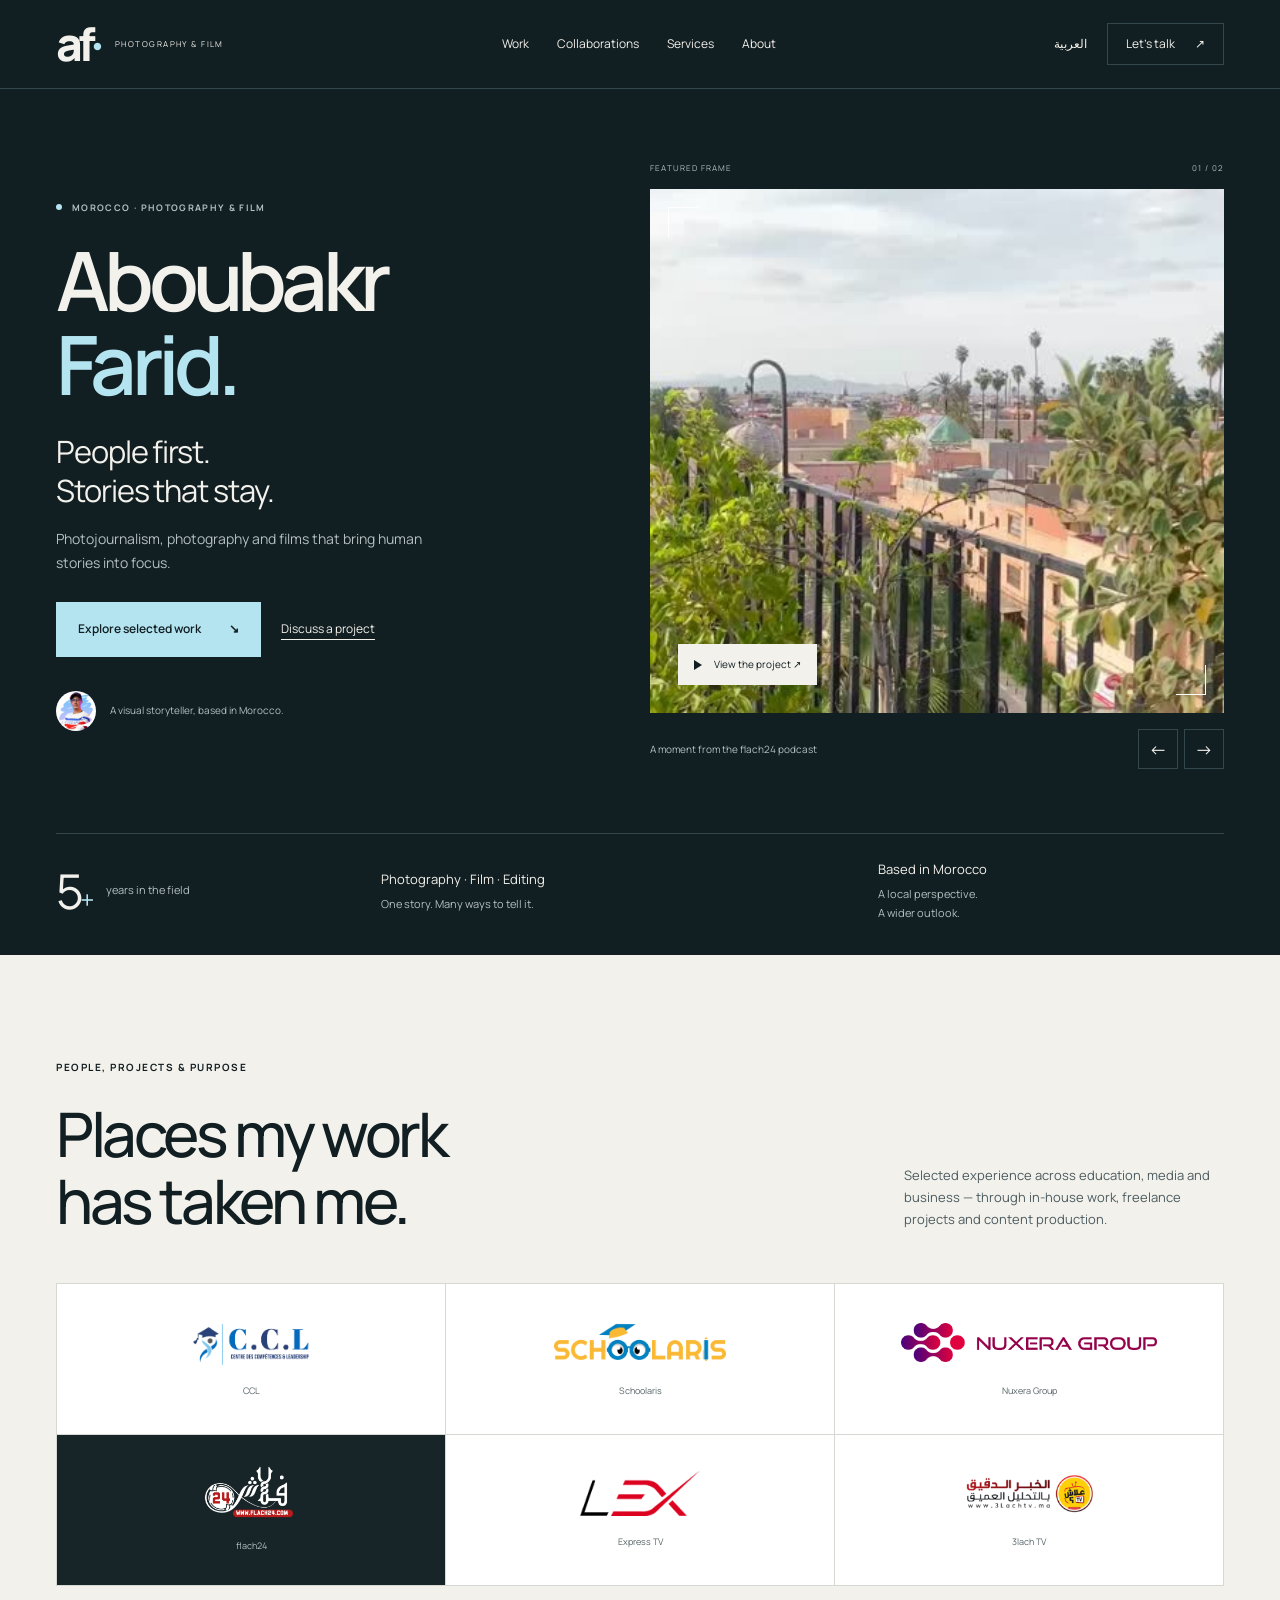
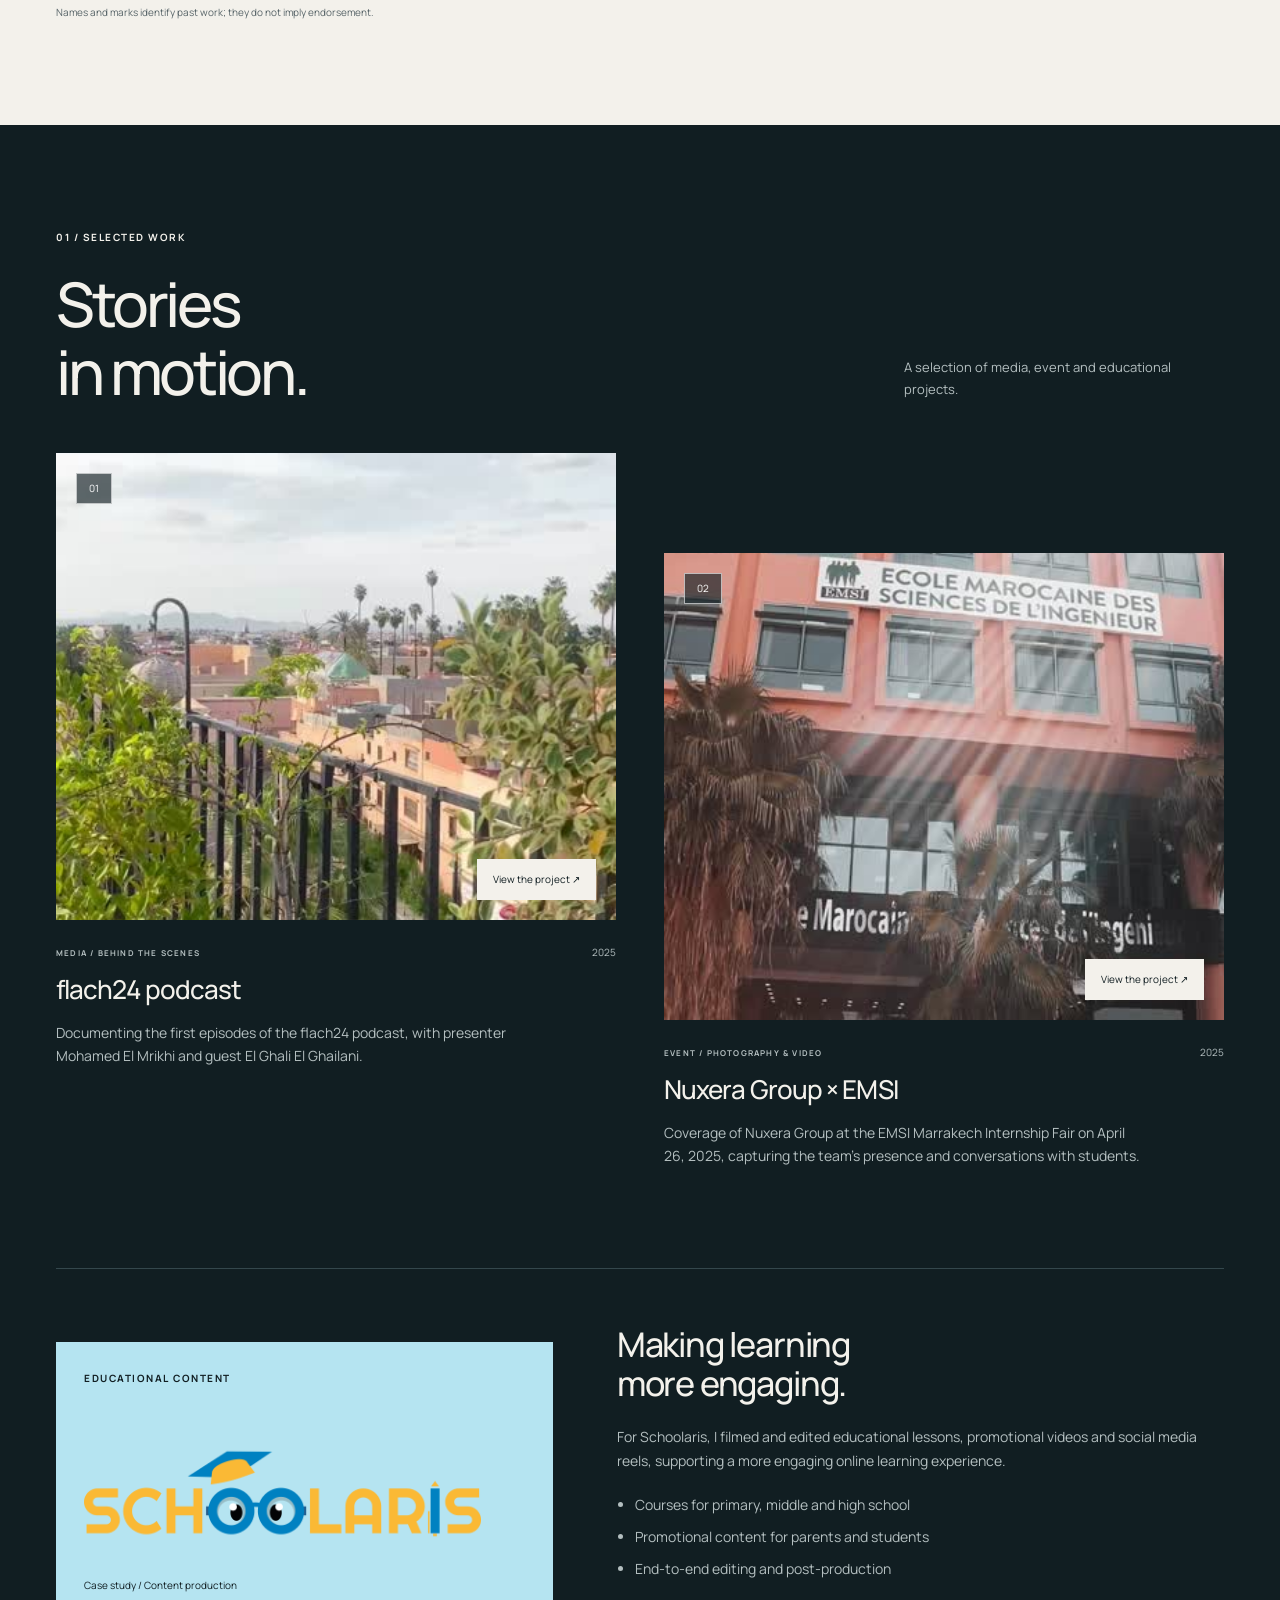
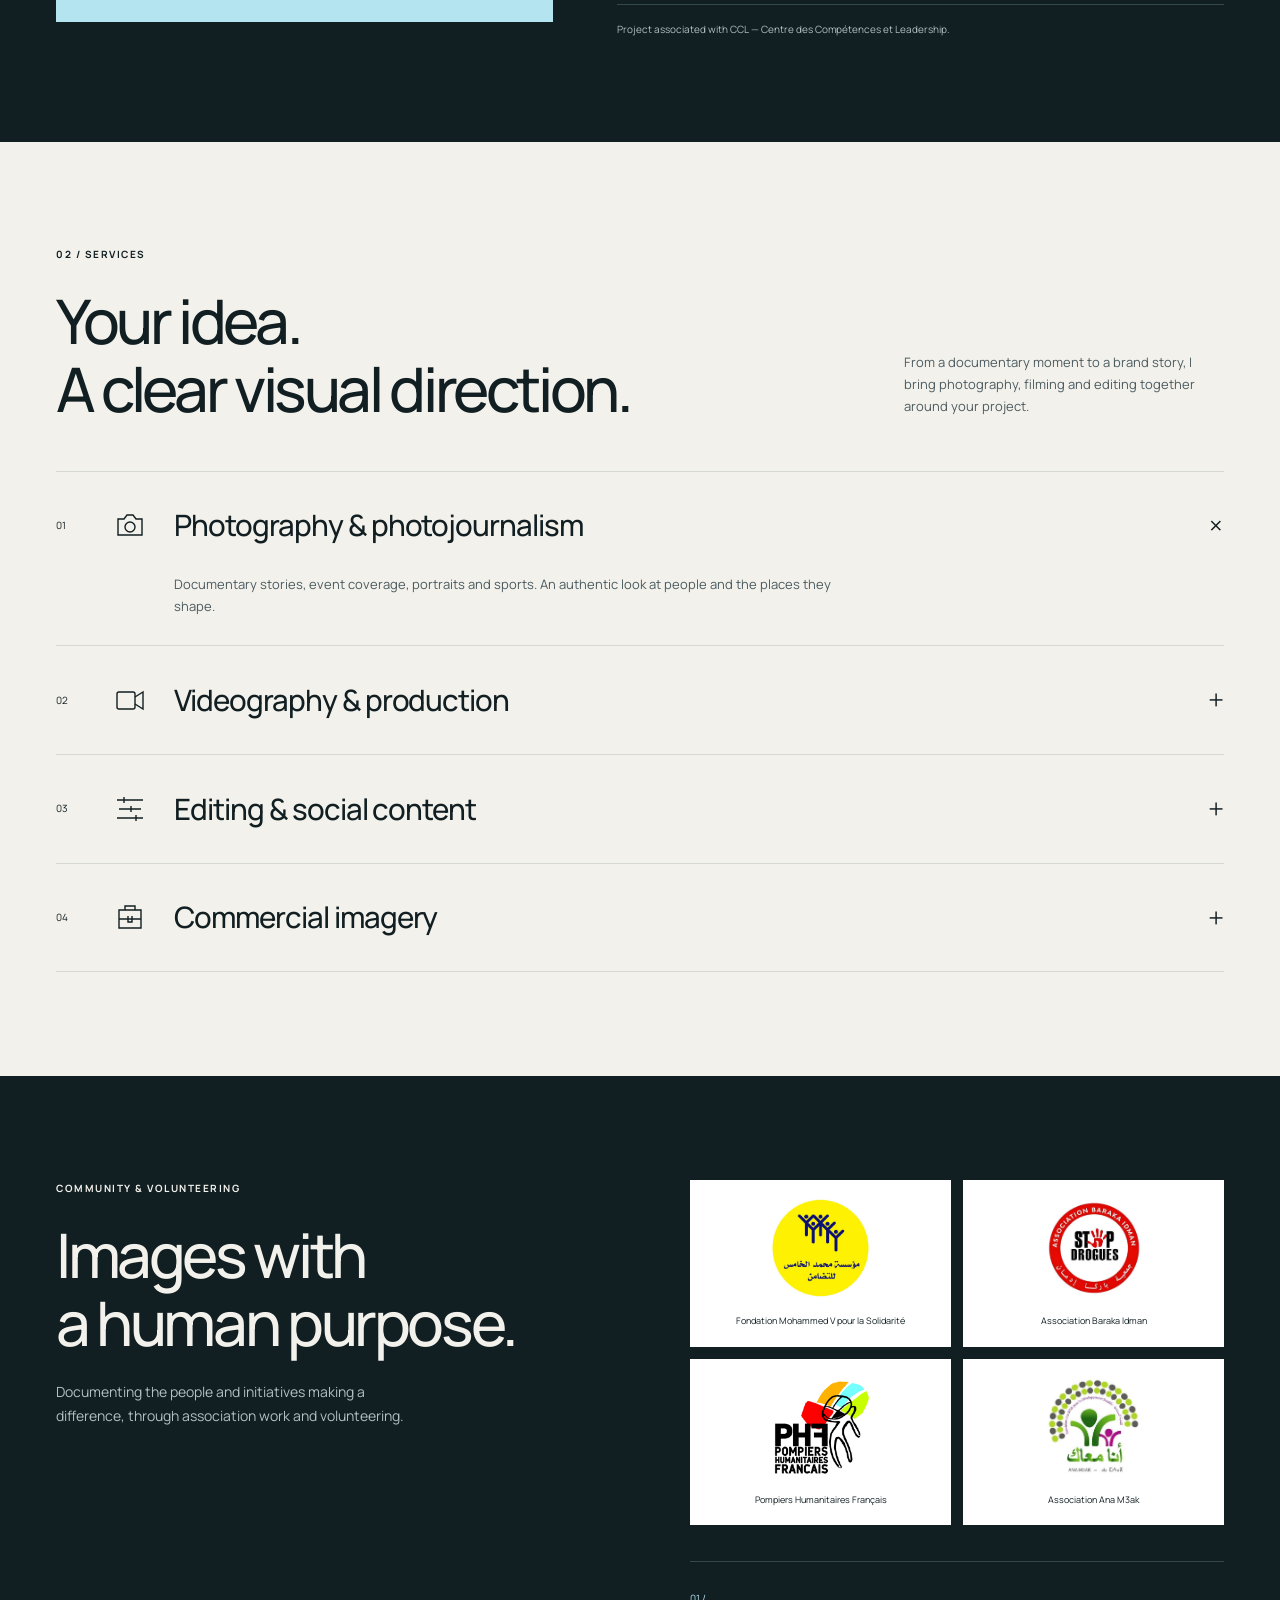
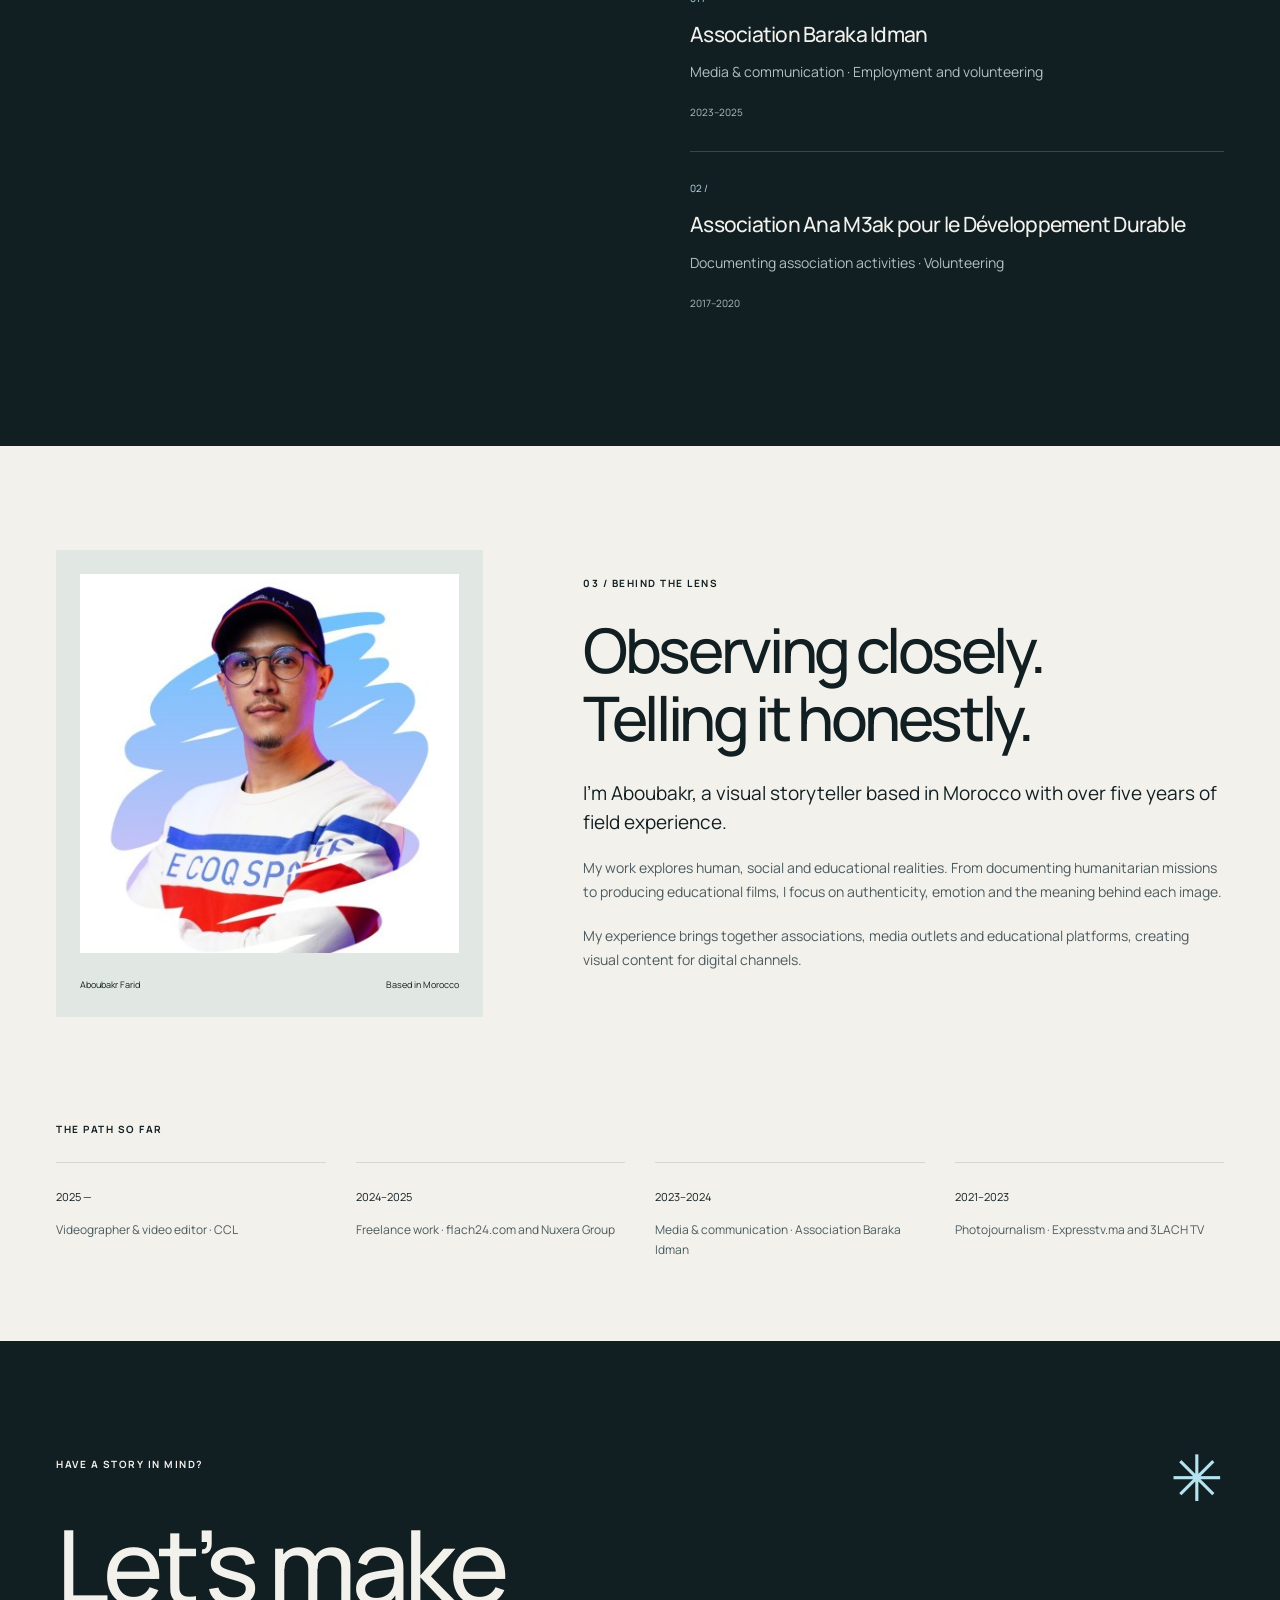
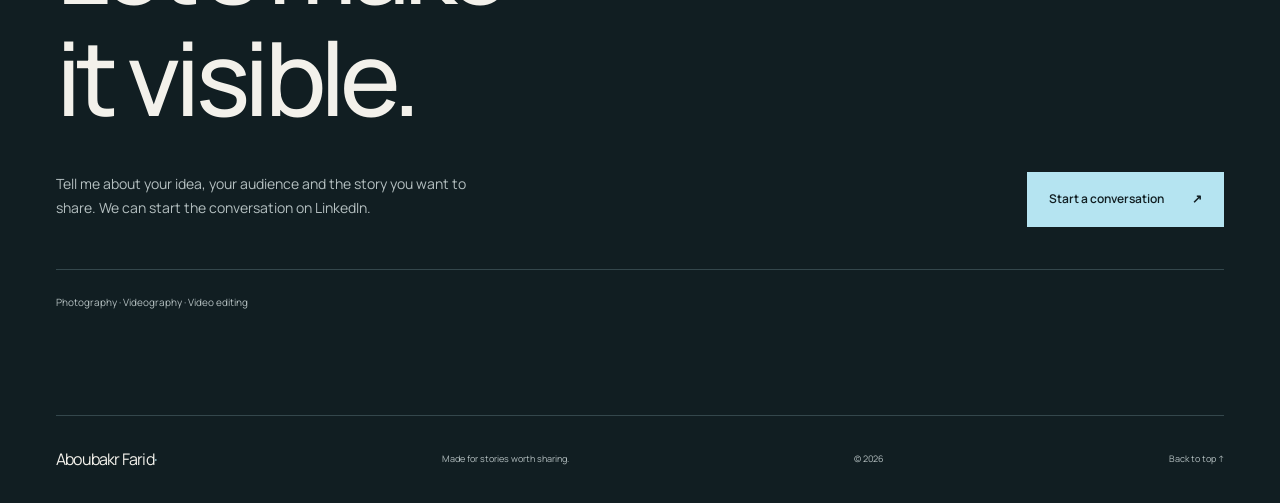
==== index.html @ caf7c5a2 "fix: add Ana M3ak logo to community portfolio" ====
<!doctype html>
<html lang="en" dir="ltr">
<head>
  <meta charset="utf-8">
  <meta name="viewport" content="width=device-width,initial-scale=1">
  <meta name="description" content="Aboubakr Farid — photographer, photojournalist, videographer and video editor based in Morocco. Discover selected work and get in touch.">
  <meta name="robots" content="index,follow">
  <meta name="theme-color" content="#111e22">
  <meta property="og:title" content="Aboubakr Farid — Photography & Film">
  <meta property="og:description" content="People first. Stories that stay. Photography, film and photojournalism from Morocco.">
  <meta property="og:type" content="website">
  <meta property="og:url" content="https://aboubakrfarid.github.io/">
  <meta property="og:image" content="https://aboubakrfarid.github.io/assets/flach24-podcast.jpg">
  <title>Aboubakr Farid — Photography & Film</title>
  <link rel="canonical" href="https://aboubakrfarid.github.io/">
  <link rel="icon" href="assets/favicon.svg" type="image/svg+xml">
  <link rel="preload" href="assets/fonts/manrope.ttf" as="font" type="font/ttf" crossorigin>
  <link rel="stylesheet" href="styles.css?v=4">
  <script src="content.js?v=4" defer></script>
  <script src="app.js?v=4" defer></script>
</head>
<body>
<a class="skip" href="#main" data-i="skip">Skip to content</a>
<header class="site-header">
  <div class="wrap header-inner">
    <a class="brand" href="#main" aria-label="Aboubakr Farid"><span class="brand-mark" lang="en" dir="ltr">af<span>·</span></span><span data-i="brand">PHOTOGRAPHY & FILM</span></a>
    <nav aria-label="Main navigation"><a href="#work" data-i="navWork">Work</a><a href="#collaborations" data-i="navCollabs">Collaborations</a><a href="#services" data-i="navServices">Services</a><a href="#about" data-i="navAbout">About</a></nav>
    <div class="header-actions"><button class="language" id="language" type="button" lang="ar" aria-label="التبديل إلى العربية">العربية</button><a class="header-contact" href="#contact"><span data-i="navContact">Let’s talk</span><span aria-hidden="true">↗</span></a></div>
  </div>
</header>
<main id="main">
  <section class="hero wrap" aria-labelledby="hero-title">
    <div class="hero-copy">
      <p class="eyebrow"><span class="dot" aria-hidden="true"></span><span data-i="location">MOROCCO · PHOTOGRAPHY & FILM</span></p>
      <h1 id="hero-title" lang="en" dir="ltr">Aboubakr<br><span>Farid.</span></h1>
      <p class="hero-lead" data-i="heroLead">People first.<br>Stories that stay.</p>
      <p class="hero-intro" data-i="heroIntro">Photojournalism, photography and films that bring human stories into focus.</p>
      <div class="hero-actions"><a class="button button-primary" href="#work"><span data-i="viewWork">Explore selected work</span><span aria-hidden="true">↘</span></a><a class="text-link" href="#contact" data-i="heroContact">Discuss a project</a></div>
      <div class="hero-signature"><img src="assets/aboubakr-farid.jpg" alt="Portrait of Aboubakr Farid" data-alt="portraitAlt" width="400" height="400"><span data-i="heroLabel">A visual storyteller, based in Morocco.</span></div>
    </div>
    <div class="hero-visual">
      <div class="frame-top"><span data-i="frameLabel">FEATURED FRAME</span><span class="frame-count" dir="ltr">01 / 02</span></div>
      <a class="featured-link" id="featured-link" href="https://lnkd.in/p/e5HZb_Nk" target="_blank" rel="noopener noreferrer"><img id="featured-image" src="assets/flach24-podcast.jpg" alt="Marrakech scene from the flach24 podcast video" data-alt="podcastAlt" width="1280" height="720" fetchpriority="high"><span class="frame-corner corner-top" aria-hidden="true"></span><span class="frame-corner corner-bottom" aria-hidden="true"></span><span class="featured-tag"><span class="play-triangle" aria-hidden="true"></span><span data-i="watch">View the project ↗</span></span></a>
      <div class="frame-caption"><p id="featured-caption" aria-live="polite" aria-atomic="true" data-i="heroCaption">A moment from the flach24 podcast</p><div class="frame-controls"><button type="button" id="previous-shot" aria-label="Previous featured project"><span aria-hidden="true">←</span></button><button type="button" id="next-shot" aria-label="Next featured project"><span aria-hidden="true">→</span></button></div></div>
    </div>
  </section>
  <div class="wrap fact-strip"><div><span class="fact-number" dir="ltr">5<span>+</span></span><span data-i="yearsShort">years in the field</span></div><div><span class="fact-label" data-i="practiceLabel">Photography · Film · Editing</span><span data-i="practiceTitle">One story. Many ways to tell it.</span></div><div><span class="fact-label" data-i="baseLabel">Based in Morocco</span><span data-i="baseTitle">A local perspective.<br>A wider outlook.</span></div></div>
  <section class="paper collaborations" id="collaborations"><div class="wrap section">
    <div class="section-heading"><div><p class="eyebrow" data-i="logoKicker">PEOPLE, PROJECTS & PURPOSE</p><h2 data-i="logoTitle">Places my work<br>has taken me.</h2></div><p class="section-description" data-i="logoDesc">Selected experience across education, media and business — through in-house work, freelance projects and content production.</p></div>
    <ul class="logo-grid" aria-label="Selected organizations">
      <li><a href="https://www.ccl.ma/" target="_blank" rel="noopener noreferrer"><img src="assets/logos/ccl.png" alt="CCL — Centre des Compétences et Leadership" loading="lazy" width="579" height="220"><span lang="en" dir="ltr">CCL</span></a></li>
      <li><a href="https://www.schoolaris.com/" target="_blank" rel="noopener noreferrer"><img src="assets/logos/schoolaris.png" alt="Schoolaris" loading="lazy" width="1652" height="440"><span lang="en" dir="ltr">Schoolaris</span></a></li>
      <li><a href="https://www.nuxeragroup.com/" target="_blank" rel="noopener noreferrer"><img src="assets/logos/nuxera.png" alt="Nuxera Group" loading="lazy" width="3221" height="496"><span lang="en" dir="ltr">Nuxera Group</span></a></li>
      <li class="logo-dark"><a href="https://www.flach24.com/" target="_blank" rel="noopener noreferrer"><img src="assets/logos/flach24.png" alt="flach24 — فلاش24" loading="lazy" width="700" height="380"><span lang="en" dir="ltr">flach24</span></a></li>
      <li><a href="https://expresstv.ma/" target="_blank" rel="noopener noreferrer"><img src="assets/logos/express-tv.webp" alt="Express TV — اكسبريس TV" loading="lazy" width="308" height="114"><span lang="en" dir="ltr">Express TV</span></a></li>
      <li><a href="https://3lachtv.ma/" target="_blank" rel="noopener noreferrer"><img src="assets/logos/3lach-tv.png" alt="3lach TV — علاش تيفي" loading="lazy" width="400" height="200"><span lang="en" dir="ltr">3lach TV</span></a></li>
    </ul><p class="logo-note" data-i="logoNote">Names and marks identify past work; they do not imply endorsement.</p>
  </div></section>
  <section class="wrap section" id="work">
    <div class="section-heading"><div><p class="eyebrow" data-i="workKicker">01 / SELECTED WORK</p><h2 data-i="workTitle">Stories<br>in motion.</h2></div><p class="section-description" data-i="workDesc">A selection of media, event and educational projects.</p></div>
    <div class="work-grid">
      <article class="work-card"><a class="work-image" href="https://lnkd.in/p/e5HZb_Nk" target="_blank" rel="noopener noreferrer"><img src="assets/flach24-podcast.jpg" width="1280" height="720" loading="lazy" alt="Marrakech scene from the flach24 podcast video" data-alt="podcastAlt"><span class="image-index" aria-hidden="true">01</span><span class="image-action" data-i="watch">View the project ↗</span></a><div class="work-meta"><p class="eyebrow" data-i="podcastType">MEDIA / BEHIND THE SCENES</p><span dir="ltr">2025</span></div><h3 data-i="podcastTitle">flach24 podcast</h3><p data-i="podcastDescription">Documenting the first episodes of the flach24 podcast, with presenter Mohamed El Mrikhi and guest El Ghali El Ghailani.</p></article>
      <article class="work-card work-card-offset"><a class="work-image" href="https://lnkd.in/p/eQeNYYc7" target="_blank" rel="noopener noreferrer"><img src="assets/nuxera-event.jpg" width="1280" height="720" loading="lazy" alt="EMSI Marrakech venue from the Nuxera event video" data-alt="eventAlt"><span class="image-index" aria-hidden="true">02</span><span class="image-action" data-i="watch">View the project ↗</span></a><div class="work-meta"><p class="eyebrow" data-i="eventType">EVENT / PHOTOGRAPHY & VIDEO</p><span dir="ltr">2025</span></div><h3 lang="en" dir="ltr">Nuxera Group × EMSI</h3><p data-i="eventDescription">Coverage of Nuxera Group at the EMSI Marrakech Internship Fair on April 26, 2025, capturing the team's presence and conversations with students.</p></article>
    </div>
    <article class="education-project"><div class="education-cover"><p class="eyebrow" data-i="projectCategory">EDUCATIONAL CONTENT</p><img src="assets/logos/schoolaris.png" alt="Schoolaris" width="1652" height="440" loading="lazy"><p data-i="projectNote">Case study / Content production</p></div><div class="education-story"><h3 data-i="projectHeading">Making learning<br>more engaging.</h3><p data-i="projectBody">For Schoolaris, I filmed and edited educational lessons, promotional videos and social media reels, supporting a more engaging online learning experience.</p><ul><li data-i="p1">Courses for primary, middle and high school</li><li data-i="p2">Promotional content for parents and students</li><li data-i="p3">End-to-end editing and post-production</li></ul><p class="credit" data-i="credit">Project associated with CCL — Centre des Compétences et Leadership.</p></div></article>
  </section>
  <section class="paper" id="services"><div class="wrap section"><div class="section-heading"><div><p class="eyebrow" data-i="servicesKicker">02 / SERVICES</p><h2 data-i="servicesTitle">Your idea.<br>A clear visual direction.</h2></div><p class="section-description" data-i="servicesDesc">From a documentary moment to a brand story, I bring photography, filming and editing together around your project.</p></div>
    <div class="services-list">
      <details open><summary><span class="service-number" aria-hidden="true">01</span><svg viewBox="0 0 32 32" aria-hidden="true"><path d="M4 10h6l3-4h6l3 4h6v16H4z"/><circle cx="16" cy="18" r="5"/></svg><h3 data-i="s1">Photography & photojournalism</h3><span class="expand-icon" aria-hidden="true">+</span></summary><p data-i="s1d">Documentary stories, event coverage, portraits and sports. An authentic look at people and the places they shape.</p></details>
      <details><summary><span class="service-number" aria-hidden="true">02</span><svg viewBox="0 0 32 32" aria-hidden="true"><rect x="3" y="8" width="18" height="17" rx="2"/><path d="m21 13 8-5v17l-8-5"/></svg><h3 data-i="s2">Videography & production</h3><span class="expand-icon" aria-hidden="true">+</span></summary><p data-i="s2d">Educational courses, institutional films and promotional content. Filming with a clear story in mind.</p></details>
      <details><summary><span class="service-number" aria-hidden="true">03</span><svg viewBox="0 0 32 32" aria-hidden="true"><path d="M3 7h26M3 25h26M10 4v6m12 12v6M5 16h22M17 13v6"/></svg><h3 data-i="s3">Editing & social content</h3><span class="expand-icon" aria-hidden="true">+</span></summary><p data-i="s3d">Video editing, post-production and short-form reels, using Adobe Premiere Pro and Media Encoder.</p></details>
      <details><summary><span class="service-number" aria-hidden="true">04</span><svg viewBox="0 0 32 32" aria-hidden="true"><path d="M5 9h22v18H5zM11 9V5h10v4M5 18h22m-13-3v6h4v-6"/></svg><h3 data-i="s4">Commercial imagery</h3><span class="expand-icon" aria-hidden="true">+</span></summary><p data-i="s4d">Photography for businesses, restaurants and real estate. Images designed around your communication needs.</p></details>
    </div>
  </div></section>
  <section class="wrap section community" id="community"><div><p class="eyebrow" data-i="communityKicker">COMMUNITY & VOLUNTEERING</p><h2 data-i="communityTitle">Images with<br>a human purpose.</h2><p data-i="communityBody">Documenting the people and initiatives making a difference, through association work and volunteering.</p></div><div class="community-side"><ul class="community-logo-grid" aria-label="Community organizations">
<li><img src="assets/logos/mohammed-v-foundation.jpg" width="556" height="551" loading="lazy" alt="Fondation Mohammed V pour la Solidarité — مؤسسة محمد الخامس للتضامن"><span data-i="foundationName">Fondation Mohammed V pour la Solidarité</span></li>
<li><img src="assets/logos/baraka-idman.jpg" width="447" height="447" loading="lazy" alt="Association Baraka Idman — جمعية بركة إدمان"><span data-i="charityBaraka">Association Baraka Idman</span></li>
<li><img src="assets/logos/phf.png" width="324" height="405" loading="lazy" alt="PHF — Pompiers Humanitaires Français"><span lang="fr" dir="ltr">Pompiers Humanitaires Français</span></li>
<li><img src="assets/logos/ana-m3ak.jpg" width="415" height="415" loading="lazy" alt="Association Ana M3ak pour le Développement Durable — جمعية أنا معاك للتنمية المستدامة"><span data-i="charityAna">Association Ana M3ak</span></li>
</ul><div class="community-records"><article><span class="community-number" aria-hidden="true">01 /</span><h3 data-i="charityBaraka">Association Baraka Idman</h3><p data-i="barakaRole">Media & communication · Employment and volunteering</p><span class="date" dir="ltr">2023–2025</span></article><article><span class="community-number" aria-hidden="true">02 /</span><h3 data-i="charityAnaLong">Association Ana M3ak pour le Développement Durable</h3><p data-i="anaRole">Documenting association activities · Volunteering</p><span class="date" dir="ltr">2017–2020</span></article></div></div></section>
  <section class="paper" id="about"><div class="wrap section about-grid"><div class="about-visual"><img src="assets/aboubakr-farid.jpg" width="400" height="400" alt="Portrait of Aboubakr Farid" data-alt="portraitAlt" loading="lazy"><div class="portrait-caption"><span lang="en" dir="ltr">Aboubakr Farid</span><span data-i="baseLabel">Based in Morocco</span></div></div><div class="about-copy"><p class="eyebrow" data-i="aboutKicker">03 / BEHIND THE LENS</p><h2 data-i="aboutTitle">Observing closely.<br>Telling it honestly.</h2><p class="about-lead" data-i="aboutLead">I'm Aboubakr, a visual storyteller based in Morocco with over five years of field experience.</p><p data-i="aboutBody">My work explores human, social and educational realities. From documenting humanitarian missions to producing educational films, I focus on authenticity, emotion and the meaning behind each image.</p><p data-i="aboutBody2">My experience brings together associations, media outlets and educational platforms, creating visual content for digital channels.</p></div></div>
    <div class="wrap timeline-section"><p class="eyebrow" data-i="experienceKicker">THE PATH SO FAR</p><div class="timeline"><article><span dir="ltr">2025 —</span><p data-i="e1">Videographer & video editor · CCL</p></article><article><span dir="ltr">2024–2025</span><p data-i="e2">Freelance work · flach24.com and Nuxera Group</p></article><article><span dir="ltr">2023–2024</span><p data-i="e3">Media & communication · Association Baraka Idman</p></article><article><span dir="ltr">2021–2023</span><p data-i="e4">Photojournalism · Expresstv.ma and 3LACH TV</p></article></div></div>
  </section>
  <section class="wrap section contact" id="contact"><div class="contact-head"><p class="eyebrow" data-i="contactKicker">HAVE A STORY IN MIND?</p><span class="contact-star" aria-hidden="true">✳</span></div><h2 data-i="contactTitle">Let’s make<br>it visible.</h2><div class="contact-bottom"><p data-i="contactBody">Tell me about your idea, your audience and the story you want to share. We can start the conversation on LinkedIn.</p><a class="button button-primary contact-button" href="https://www.linkedin.com/in/faridaboubakr1" target="_blank" rel="noopener noreferrer"><span data-i="contactAction">Start a conversation</span><span aria-hidden="true">↗</span></a></div><p class="contact-note" data-i="contactNote">Photography · Videography · Video editing</p></section>
</main>
<footer class="wrap"><a class="footer-brand" href="#main" lang="en" dir="ltr">Aboubakr Farid<span>·</span></a><span data-i="footerLine">Made for stories worth sharing.</span><span lang="en" dir="ltr">© <span id="year">2026</span></span><a href="#main" data-i="top">Back to top ↑</a></footer>
</body>
</html>
---- styles.css ----
@font-face {
  font-family: Manrope;
  src: url('assets/fonts/manrope.ttf') format('truetype');
  font-weight: 200 800;
  font-display: swap;
}
@font-face {
  font-family: 'Noto Arabic';
  src: url('assets/fonts/noto-sans-arabic.ttf') format('truetype');
  font-weight: 100 900;
  font-display: swap;
}
:root {
  --ink: #111e22;
  --paper: #f3f1eb;
  --white: #ffffff;
  --accent: #b5e4f1;
  --text: #f3f1eb;
  --muted: #b4bfc0;
  --line: #34474c;
  --paper-line: #d6d9d2;
  --max: 1280px;
}
* { box-sizing: border-box; }
html { scroll-padding-top: 110px; }
body { margin: 0; color: var(--text); background: var(--ink); font-family: Manrope, Arial, sans-serif; font-size: 15px; line-height: 1.7; }
button, summary, a { -webkit-tap-highlight-color: transparent; }
a { color: inherit; text-decoration: none; }
button { font: inherit; cursor: pointer; }
button, a, summary { touch-action: manipulation; }
a:focus-visible, button:focus-visible, summary:focus-visible { outline: 3px solid #2c829b; outline-offset: 6px; }
img { max-width: 100%; display: block; }
p { margin: 0 0 20px; }
h1, h2, h3 { margin: 0; font-weight: 500; }
h2 { font-size: clamp(36px, 4.8vw, 64px); line-height: 1.1; letter-spacing: -.055em; }
h3 { font-size: 26px; line-height: 1.3; letter-spacing: -.035em; }
.wrap { width: min(var(--max), calc(100% - 112px)); margin-inline: auto; }
.section { padding-block: 104px; }
.paper { color: var(--ink); background: var(--paper); }
.skip { position: fixed; top: -100px; inset-inline-start: 16px; background: var(--accent); color: var(--ink); padding: 12px 20px; z-index: 10; }
.skip:focus { top: 12px; }
.site-header { position: sticky; top: 0; z-index: 5; background: var(--ink); border-bottom: 1px solid var(--line); }
.header-inner { display: flex; align-items: center; justify-content: space-between; gap: 24px; min-height: 88px; }
.brand { display: flex; align-items: center; gap: 16px; }
.brand-mark { font-size: 46px; font-weight: 800; letter-spacing: -5px; line-height: 1; }
.brand-mark span { color: var(--accent); }
.brand > span:last-child { max-width: 115px; font-size: 8px; letter-spacing: .18em; line-height: 1.7; }
nav { display: flex; gap: 28px; }
nav a { font-size: 12px; }
nav a:hover, .text-link:hover { color: var(--accent); }
.header-actions { display: flex; gap: 20px; align-items: center; }
.language { color: var(--paper); padding: 8px 0; border: 0; background: none; font-size: 12px; min-height: 44px; }
.header-contact { display: inline-flex; gap: 20px; align-items: center; padding: 10px 18px; border: 1px solid var(--line); font-size: 12px; }
.hero { display: grid; grid-template-columns: 1fr 1.1fr; gap: 72px; padding-block: 72px 64px; align-items: center; }
.eyebrow { font-size: 10px; letter-spacing: .15em; font-weight: 700; line-height: 1.7; margin-bottom: 24px; }
.hero .eyebrow { display: flex; gap: 10px; align-items: center; font-size: 9px; color: var(--muted); }
.dot { width: 6px; height: 6px; border-radius: 50%; background: var(--accent); flex-shrink: 0; }
h1 { font-size: clamp(56px, 6.4vw, 92px); line-height: 1.02; letter-spacing: -.07em; font-weight: 600; margin-block: 0 26px; }
h1 > span { color: var(--accent); }
.hero-lead { font-size: clamp(25px, 2.4vw, 34px); line-height: 1.28; letter-spacing: -.035em; margin-bottom: 16px; }
.hero-intro { color: var(--muted); font-size: 13px; max-width: 380px; margin-bottom: 28px; }
.hero-actions { display: flex; flex-wrap: wrap; align-items: center; gap: 20px; }
.button { display: inline-flex; gap: 28px; align-items: center; justify-content: space-between; padding: 17px 22px; font-size: 12px; font-weight: 600; min-height: 54px; }
.button-primary { background: var(--accent); color: var(--ink); transition: background .2s; }
.button-primary:hover { background: var(--white); }
.text-link { font-size: 12px; text-decoration: underline; text-underline-offset: 6px; }
.hero-signature { display: flex; align-items: center; gap: 14px; margin-top: 34px; font-size: 10px; color: var(--muted); }
.hero-signature img { width: 40px; height: 40px; border-radius: 50%; object-fit: cover; }
.hero-signature > span { max-width: 230px; }
.hero-visual { min-width: 0; }
.frame-top, .frame-caption { display: flex; gap: 20px; align-items: center; justify-content: space-between; }
.frame-top { font-size: 8px; letter-spacing: .13em; margin-bottom: 14px; color: var(--muted); }
.featured-link { display: block; position: relative; background: #253b41; }
.featured-link > img { width: 100%; height: clamp(400px, 41vw, 560px); object-fit: cover; }
.frame-corner { position: absolute; display: block; width: 30px; height: 30px; border-color: var(--white); border-style: solid; }
.corner-top { top: 18px; inset-inline-start: 18px; border-width: 1px 0 0 1px; }
.corner-bottom { bottom: 18px; inset-inline-end: 18px; border-width: 0 1px 1px 0; }
.featured-tag { position: absolute; bottom: 28px; inset-inline-start: 28px; display: flex; align-items: center; gap: 12px; background: var(--paper); color: var(--ink); padding: 12px 16px; font-size: 10px; }
.play-triangle { width: 0; height: 0; border-top: 5px solid transparent; border-bottom: 5px solid transparent; border-left: 8px solid var(--ink); }
.frame-caption { margin-top: 16px; }
.frame-caption p { margin: 0; color: var(--muted); font-size: 10px; }
.frame-controls { display: flex; gap: 6px; direction: ltr; }
.frame-controls button { display: grid; place-items: center; width: 40px; height: 40px; color: var(--paper); border: 1px solid var(--line); background: transparent; font-size: 18px; }
.frame-controls button:hover { color: var(--ink); background: var(--accent); }
.fact-strip { display: grid; grid-template-columns: .8fr 1.3fr 1fr; padding-block: 24px 32px; gap: 48px; border-top: 1px solid var(--line); }
.fact-strip > div { display: flex; flex-direction: column; justify-content: center; gap: 5px; font-size: 11px; color: var(--muted); }
.fact-strip > div:first-child { flex-direction: row; align-items: center; justify-content: flex-start; gap: 16px; }
.fact-number { font-size: 48px; color: var(--paper); letter-spacing: -.08em; line-height: 1; }
.fact-number > span { font-size: 25px; color: var(--accent); }
.fact-label { color: var(--paper); font-size: 13px; }
.section-heading { display: flex; justify-content: space-between; align-items: flex-end; gap: 48px; margin-bottom: 48px; }
.section-description { max-width: 320px; margin: 0 0 5px; font-size: 13px; color: var(--muted); }
.paper .section-description { color: #4b5b60; }
.logo-grid { list-style: none; display: grid; grid-template-columns: repeat(3, 1fr); margin: 0; padding: 0; gap: 1px; background: var(--paper-line); border: 1px solid var(--paper-line); }
.logo-grid li { background: var(--white); }
.logo-grid a { display: flex; flex-direction: column; justify-content: center; align-items: center; height: 150px; padding: 30px; gap: 18px; }
.logo-grid img { width: auto; max-width: 78%; height: 45px; object-fit: contain; }
.logo-grid a > span { font-size: 9px; color: #576468; }
.logo-grid .logo-dark { background: #182528; }
.logo-dark img { height: 54px; }
.logo-grid .logo-dark span { color: var(--muted); }
.logo-grid a:hover { outline: 2px solid #6ba8bb; outline-offset: -2px; }
.logo-note { margin: 18px 0 0; color: #576468; font-size: 10px; }
.work-grid { display: grid; grid-template-columns: 1fr 1fr; gap: 48px; }
.work-card-offset { margin-top: 100px; }
.work-image { display: block; position: relative; overflow: hidden; aspect-ratio: 1.2; background: #24373e; }
.work-image img { width: 100%; height: 100%; object-fit: cover; transition: transform .5s; }
.work-image:hover img { transform: scale(1.035); }
.image-index { position: absolute; top: 20px; inset-inline-start: 20px; border: 1px solid #ffffffa0; padding: 6px 12px; color: white; background: #111e22a6; font-size: 10px; }
.image-action { position: absolute; bottom: 20px; inset-inline-end: 20px; padding: 12px 16px; background: var(--paper); color: var(--ink); font-size: 10px; }
.work-meta { display: flex; justify-content: space-between; align-items: center; gap: 20px; margin: 24px 0 12px; }
.work-meta .eyebrow { margin: 0; font-size: 8px; color: var(--muted); }
.work-meta > span { font-size: 10px; color: var(--muted); }
.work-card h3 { margin-bottom: 14px; }
.work-card > p { color: var(--muted); font-size: 12px; max-width: 480px; }
.education-project { display: grid; grid-template-columns: .9fr 1.1fr; gap: 64px; margin-top: 80px; align-items: center; border-top: 1px solid var(--line); padding-top: 56px; }
.education-cover { padding: 28px; min-height: 280px; background: var(--accent); color: var(--ink); display: flex; flex-direction: column; justify-content: space-between; }
.education-cover img { width: 90%; height: auto; margin-block: 20px; }
.education-cover > p:last-child { font-size: 10px; margin: 0; }
.education-story h3 { font-size: 34px; margin-bottom: 22px; line-height: 1.15; }
.education-story p, .education-story li { font-size: 12px; color: var(--muted); }
.education-story ul { padding-inline-start: 18px; margin-bottom: 24px; }
.education-story li { margin-bottom: 8px; }
.education-story .credit { border-top: 1px solid var(--line); padding-top: 16px; font-size: 10px; margin-bottom: 0; }
.services-list details { border-top: 1px solid var(--paper-line); }
.services-list details:last-child { border-bottom: 1px solid var(--paper-line); }
.services-list summary { list-style: none; display: flex; align-items: center; gap: 28px; cursor: pointer; padding-block: 30px; }
.services-list summary::-webkit-details-marker { display: none; }
.service-number { font-size: 10px; width: 30px; flex-shrink: 0; }
.services-list svg { width: 32px; height: 32px; stroke: currentColor; fill: none; stroke-width: 1.4; flex-shrink: 0; }
.services-list h3 { font-size: clamp(20px, 2.3vw, 30px); }
.expand-icon { margin-inline-start: auto; font-size: 28px; font-weight: 300; transition: transform .2s; }
.services-list details[open] .expand-icon { transform: rotate(45deg); }
.services-list details > p { margin: -6px 0 28px; padding-inline: 118px 50px; max-width: 850px; font-size: 13px; color: #4b5b60; }
.community { display: grid; grid-template-columns: 1fr 1fr; gap: 100px; }
.community h2 { margin-bottom: 24px; }
.community > div > p:last-child { max-width: 350px; color: var(--muted); font-size: 13px; }
.community-records article { position: relative; border-top: 1px solid var(--line); padding-block: 28px; }
.community-number { font-size: 10px; color: var(--accent); display: block; margin-bottom: 14px; }
.community-records h3 { font-size: 21px; margin-bottom: 12px; }
.community-records p { font-size: 12px; color: var(--muted); margin-bottom: 14px; }
.date { font-size: 10px; color: var(--muted); }
.about-grid { display: grid; grid-template-columns: .8fr 1.2fr; gap: 100px; align-items: center; }
.about-visual { background: #e1e7e3; padding: 24px; }
.about-visual > img { width: 100%; height: auto; aspect-ratio: 1; object-fit: cover; }
.portrait-caption { display: flex; flex-wrap: wrap; gap: 16px; justify-content: space-between; margin-top: 24px; font-size: 9px; }
.about-copy h2 { margin-bottom: 28px; }
.about-copy .about-lead { font-size: 19px; color: var(--ink); line-height: 1.5; }
.about-copy > p:not(.eyebrow):not(.about-lead) { font-size: 12px; color: #4b5b60; }
.timeline-section { padding-bottom: 80px; }
.timeline { display: grid; grid-template-columns: repeat(4, 1fr); gap: 30px; }
.timeline article { border-top: 1px solid var(--paper-line); padding-top: 20px; }
.timeline span { font-size: 11px; }
.timeline p { font-size: 12px; margin: 12px 0 0; color: #4b5b60; }
.contact-head { display: flex; justify-content: space-between; align-items: center; }
.contact-star { font-size: 64px; color: var(--accent); line-height: 1; }
.contact h2 { font-size: clamp(50px, 8vw, 104px); margin-bottom: 38px; }
.contact-bottom { display: flex; justify-content: space-between; gap: 48px; align-items: flex-start; }
.contact-bottom > p { max-width: 440px; font-size: 13px; color: var(--muted); margin: 0; }
.contact-button { flex-shrink: 0; }
.contact-note { border-top: 1px solid var(--line); margin: 42px 0 0; padding-top: 24px; font-size: 10px; color: var(--muted); }
footer { display: flex; gap: 24px; align-items: center; justify-content: space-between; border-top: 1px solid var(--line); padding-block: 30px; font-size: 9px; color: var(--muted); }
.footer-brand { font-size: 16px; color: var(--paper); letter-spacing: -.05em; }
.footer-brand span { color: var(--accent); }
html[dir=rtl] body { font-family: 'Noto Arabic', Tahoma, sans-serif; }
html[dir=rtl] .brand-mark, html[dir=rtl] h1, html[dir=rtl] [lang=en] { font-family: Manrope, Arial, sans-serif; }
html[dir=rtl] h1 { text-align: right; }
html[dir=rtl] h2, html[dir=rtl] h3 { letter-spacing: -.03em; line-height: 1.55; }
html[dir=rtl] .eyebrow, html[dir=rtl] .brand > span:last-child { letter-spacing: 0; }
html[dir=rtl] .hero-lead { line-height: 1.7; }
html[dir=rtl] .corner-top { border-width: 1px 1px 0 0; }
html[dir=rtl] .corner-bottom { border-width: 0 0 1px 1px; }
@media (max-width: 1100px) {
  .wrap { width: calc(100% - 64px); }
  .header-inner { gap: 18px; }
  .brand > span:last-child { display: none; }
  nav { gap: 20px; }
  .hero { gap: 36px; }
  .hero-actions { gap: 16px; }
  .hero-visual .featured-link > img { min-height: 490px; }
  .about-grid, .community { gap: 56px; }
}
@media (max-width: 800px) {
  .section { padding-block: 72px; }
  .header-inner { flex-wrap: wrap; padding-block: 16px; min-height: 100px; gap: 14px; }
  .brand > span:last-child { display: block; }
  nav { order: 3; width: 100%; justify-content: space-between; }
  .header-actions { margin-inline-start: auto; }
  .hero { grid-template-columns: 1fr 1fr; gap: 28px; padding-block: 48px; }
  h1 { font-size: 52px; }
  .hero-lead { font-size: 24px; }
  .hero-visual .featured-link > img { height: 460px; min-height: 0; }
  .hero-signature { display: none; }
  .section-heading { gap: 40px; align-items: flex-start; }
  .section-description { max-width: 250px; }
  .work-grid { gap: 28px; }
  .work-card-offset { margin-top: 56px; }
  .education-project { gap: 36px; }
  .community { gap: 40px; }
  .about-grid { gap: 40px; }
  .timeline { grid-template-columns: 1fr 1fr; }
}
@media (max-width: 600px) {
  .wrap { width: calc(100% - 40px); }
  html { scroll-padding-top: 130px; }
  .header-inner { padding-block: 12px; }
  .brand-mark { font-size: 38px; }
  .brand > span:last-child { font-size: 7px; max-width: 90px; }
  .header-actions { gap: 16px; }
  .header-contact { padding: 8px 10px; gap: 14px; font-size: 10px; }
  .language { font-size: 11px; }
  nav a { font-size: 10px; }
  nav { gap: 12px; }
  .hero { grid-template-columns: 1fr; gap: 36px; padding-block: 36px; }
  .hero .eyebrow { font-size: 8px; margin-bottom: 20px; }
  h1 { font-size: clamp(52px, 14vw, 76px); margin-bottom: 22px; }
  .hero-lead { font-size: 27px; }
  .hero-intro { max-width: 100%; font-size: 12px; }
  .hero-actions { gap: 20px; }
  .button { font-size: 11px; padding: 15px 18px; }
  .text-link { font-size: 11px; }
  .hero-visual .featured-link > img { height: 360px; }
  .fact-strip { grid-template-columns: 1fr 1fr; gap: 24px; padding-block: 22px; }
  .fact-strip > div:first-child { grid-column: 1 / -1; padding-bottom: 16px; border-bottom: 1px solid var(--line); }
  .fact-strip > div { font-size: 10px; }
  .fact-label { font-size: 11px; }
  .section { padding-block: 56px; }
  .section-heading { display: block; margin-bottom: 32px; }
  .section-description { max-width: 100%; margin-top: 24px; font-size: 12px; }
  .eyebrow { font-size: 9px; margin-bottom: 18px; }
  h2 { font-size: 38px; }
  .logo-grid { grid-template-columns: 1fr 1fr; }
  .logo-grid a { height: 130px; padding: 20px 12px; gap: 14px; }
  .logo-grid img { max-width: 95%; height: 34px; }
  .logo-dark img { height: 44px; }
  .logo-note { font-size: 9px; }
  .work-grid { grid-template-columns: 1fr; gap: 36px; }
  .work-card-offset { margin-top: 0; }
  .work-image { aspect-ratio: 1.15; }
  .work-card h3 { font-size: 24px; }
  .education-project { grid-template-columns: 1fr; margin-top: 40px; padding-top: 40px; gap: 28px; }
  .education-cover { min-height: 230px; padding: 24px; }
  .education-story h3 { font-size: 30px; }
  .services-list summary { gap: 14px; padding-block: 24px; }
  .service-number { width: 18px; font-size: 8px; }
  .services-list svg { width: 24px; height: 24px; }
  .services-list h3 { font-size: 18px; }
  .services-list details > p { padding-inline: 0; margin-top: 0; font-size: 12px; }
  .community { grid-template-columns: 1fr; gap: 28px; }
  .community-records h3 { font-size: 20px; }
  .about-grid { grid-template-columns: 1fr; gap: 36px; }
  .about-visual { max-width: 330px; padding: 20px; }
  .about-copy .about-lead { font-size: 17px; }
  .timeline-section { padding-bottom: 56px; }
  .timeline { gap: 24px; }
  .timeline p { font-size: 10px; }
  .contact-star { font-size: 44px; }
  .contact h2 { font-size: 58px; }
  .contact-bottom { flex-direction: column; gap: 24px; }
  footer { flex-wrap: wrap; gap: 18px; }
  footer > span:nth-child(2) { display: none; }
}
@media (prefers-reduced-motion: reduce) {
  *, *::before, *::after { transition: none !important; animation: none !important; }
}

/* Readable small-screen copy and localized directional controls. */
html[dir=rtl] .frame-controls { direction: rtl; }
.hero-intro, .work-card > p, .education-story p, .education-story li,
.community > div > p:last-child, .community-records p,
.about-copy > p:not(.eyebrow):not(.about-lead), .contact-bottom > p { font-size: 14px; }
@media (max-width: 600px) {
  .section-description, .services-list details > p { font-size: 14px; }
  nav a { font-size: 11px; }
}
@media (max-width: 390px) { .brand > span:last-child { display: none; } }

/* Original humanitarian organization marks supplied by the owner. */
.community-logo-grid { display: grid; grid-template-columns: repeat(2, minmax(0, 1fr)); padding: 0; margin: 0 0 36px; list-style: none; gap: 12px; }
.community-logo-grid li { display: flex; flex-direction: column; justify-content: flex-start; align-items: center; background: white; color: var(--ink); padding: 18px 12px; gap: 16px; }
.community-logo-grid img { width: 100%; height: 100px; object-fit: contain; }
.community-logo-grid span { font-size: 9px; text-align: center; line-height: 1.6; }
.community-side { min-width: 0; }
@media (max-width: 1100px) { .community { gap: 48px; grid-template-columns: .85fr 1.15fr; } }
@media (max-width: 800px) { .community { grid-template-columns: 1fr; } .community-logo-grid img { height: 130px; } }
@media (max-width: 420px) { .community-logo-grid { gap: 8px; } .community-logo-grid li { padding: 12px 8px; gap: 12px; } .community-logo-grid img { height: 110px; } .community-logo-grid span { font-size: 8px; } }
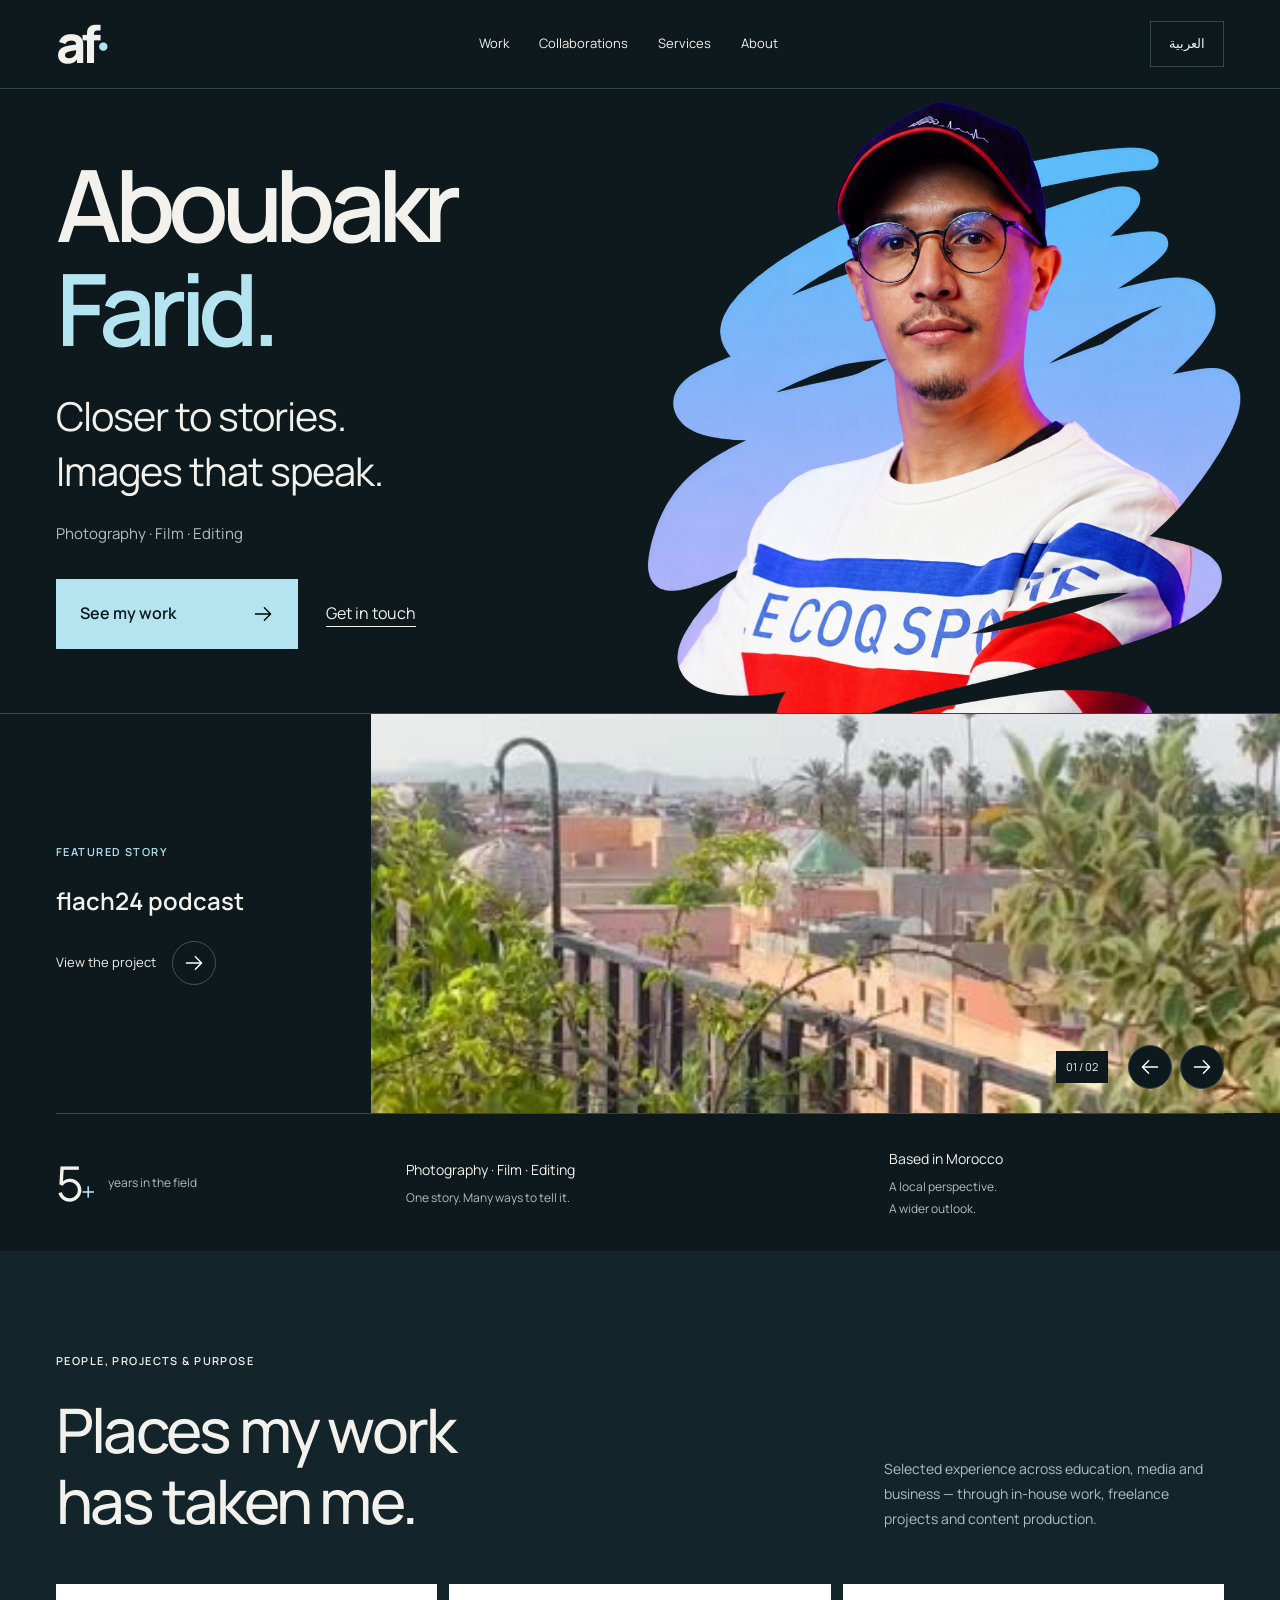
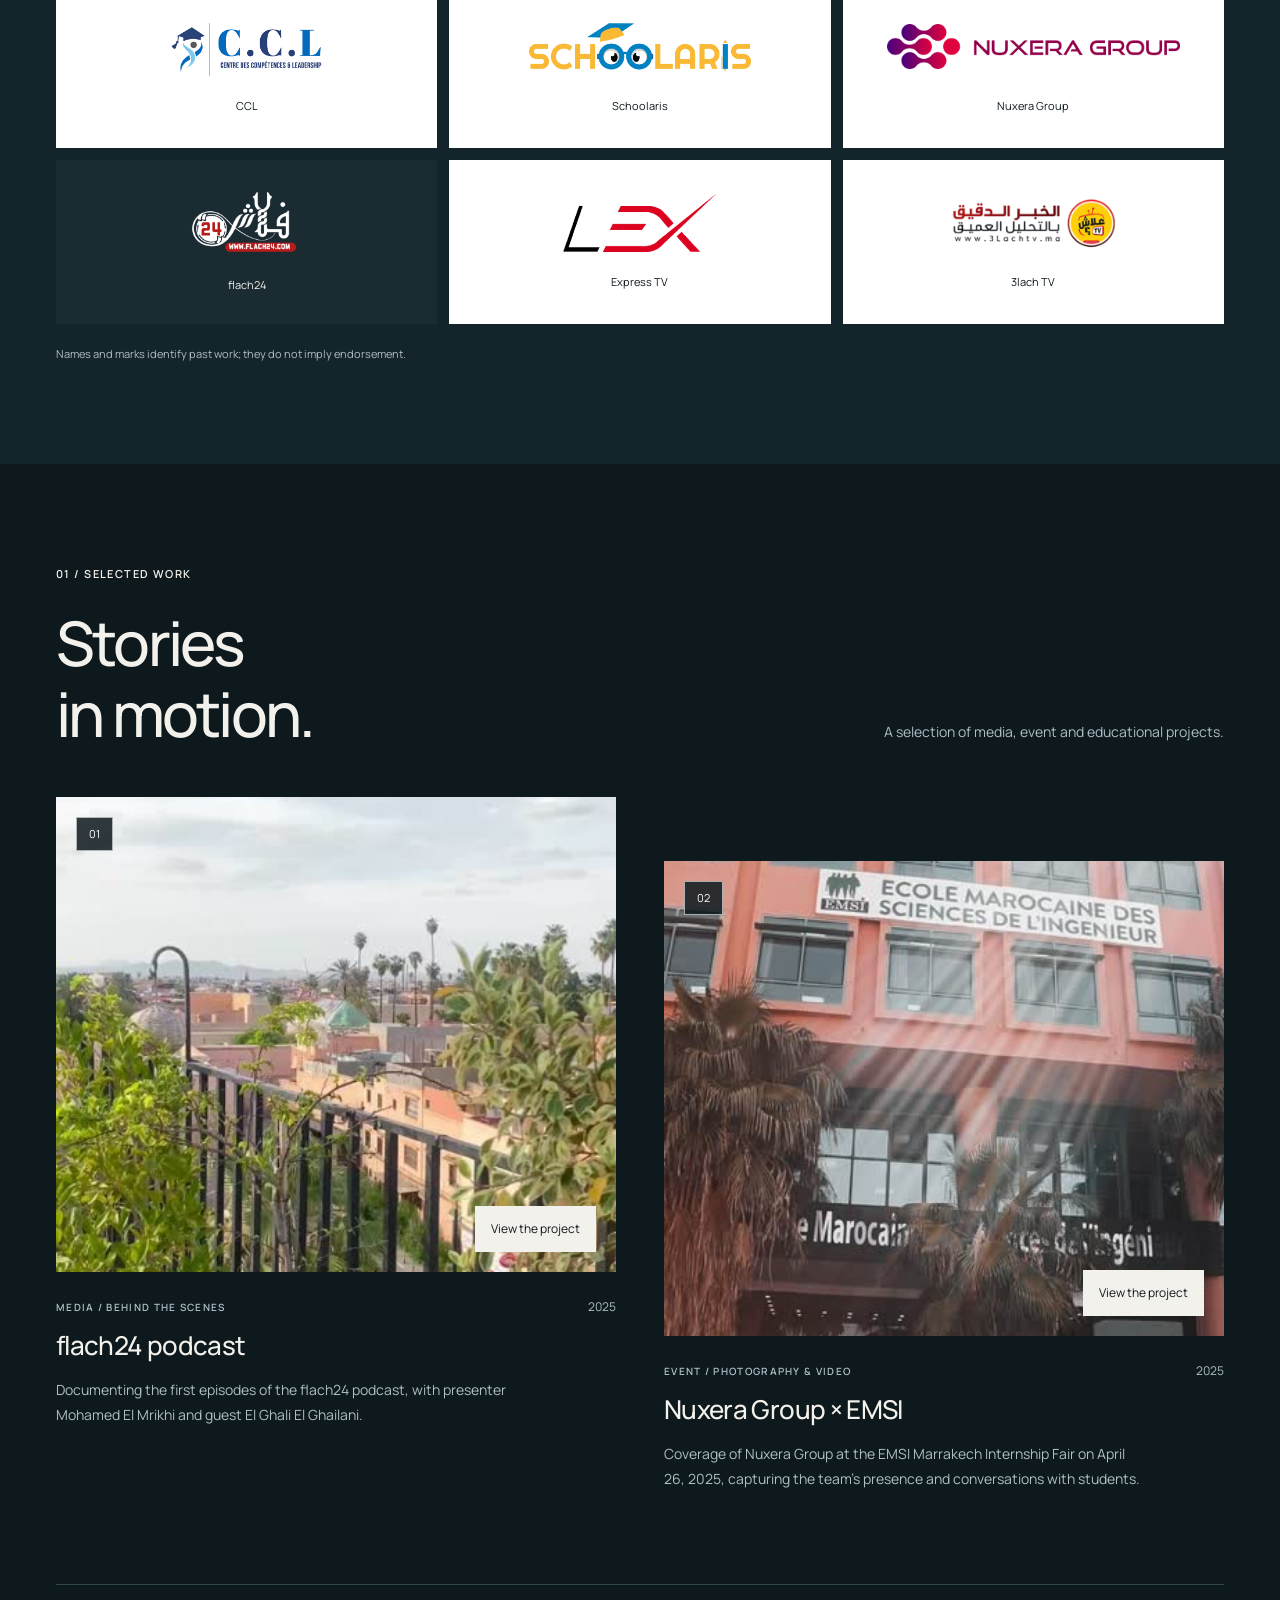
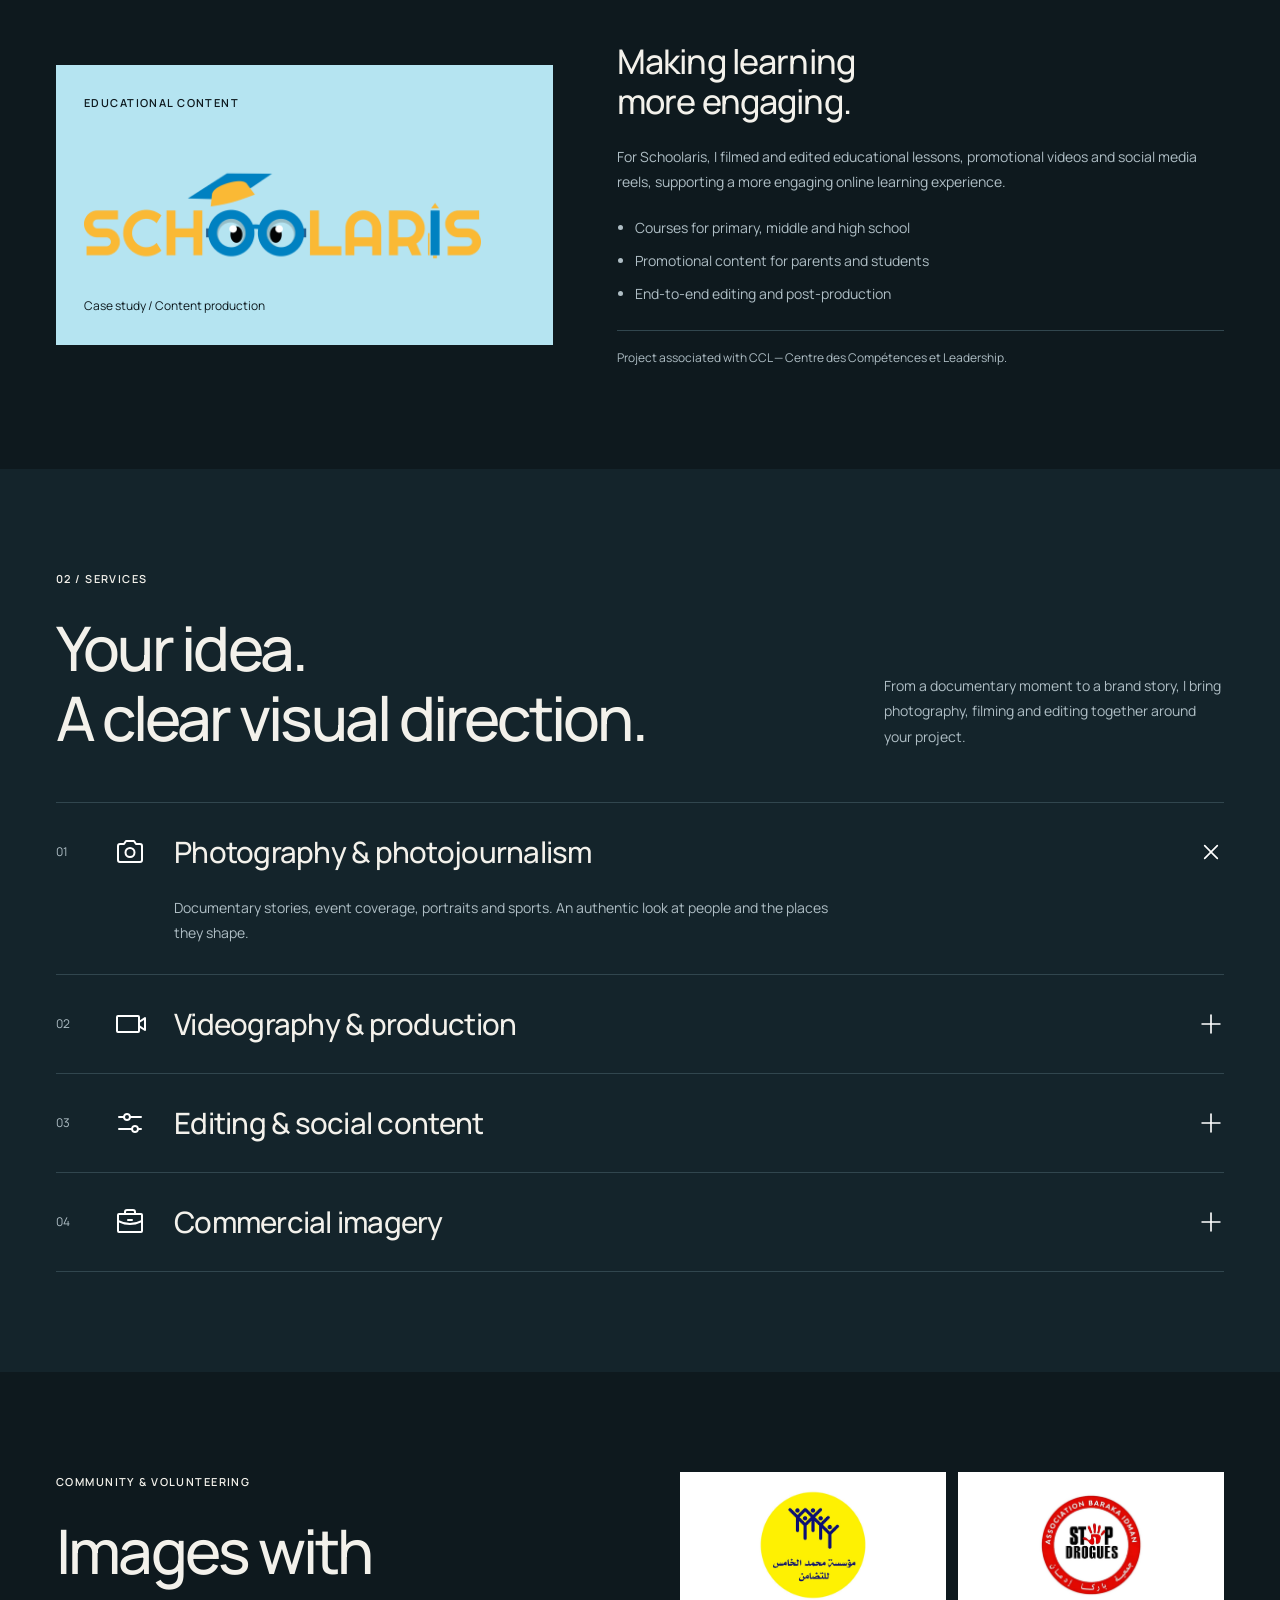
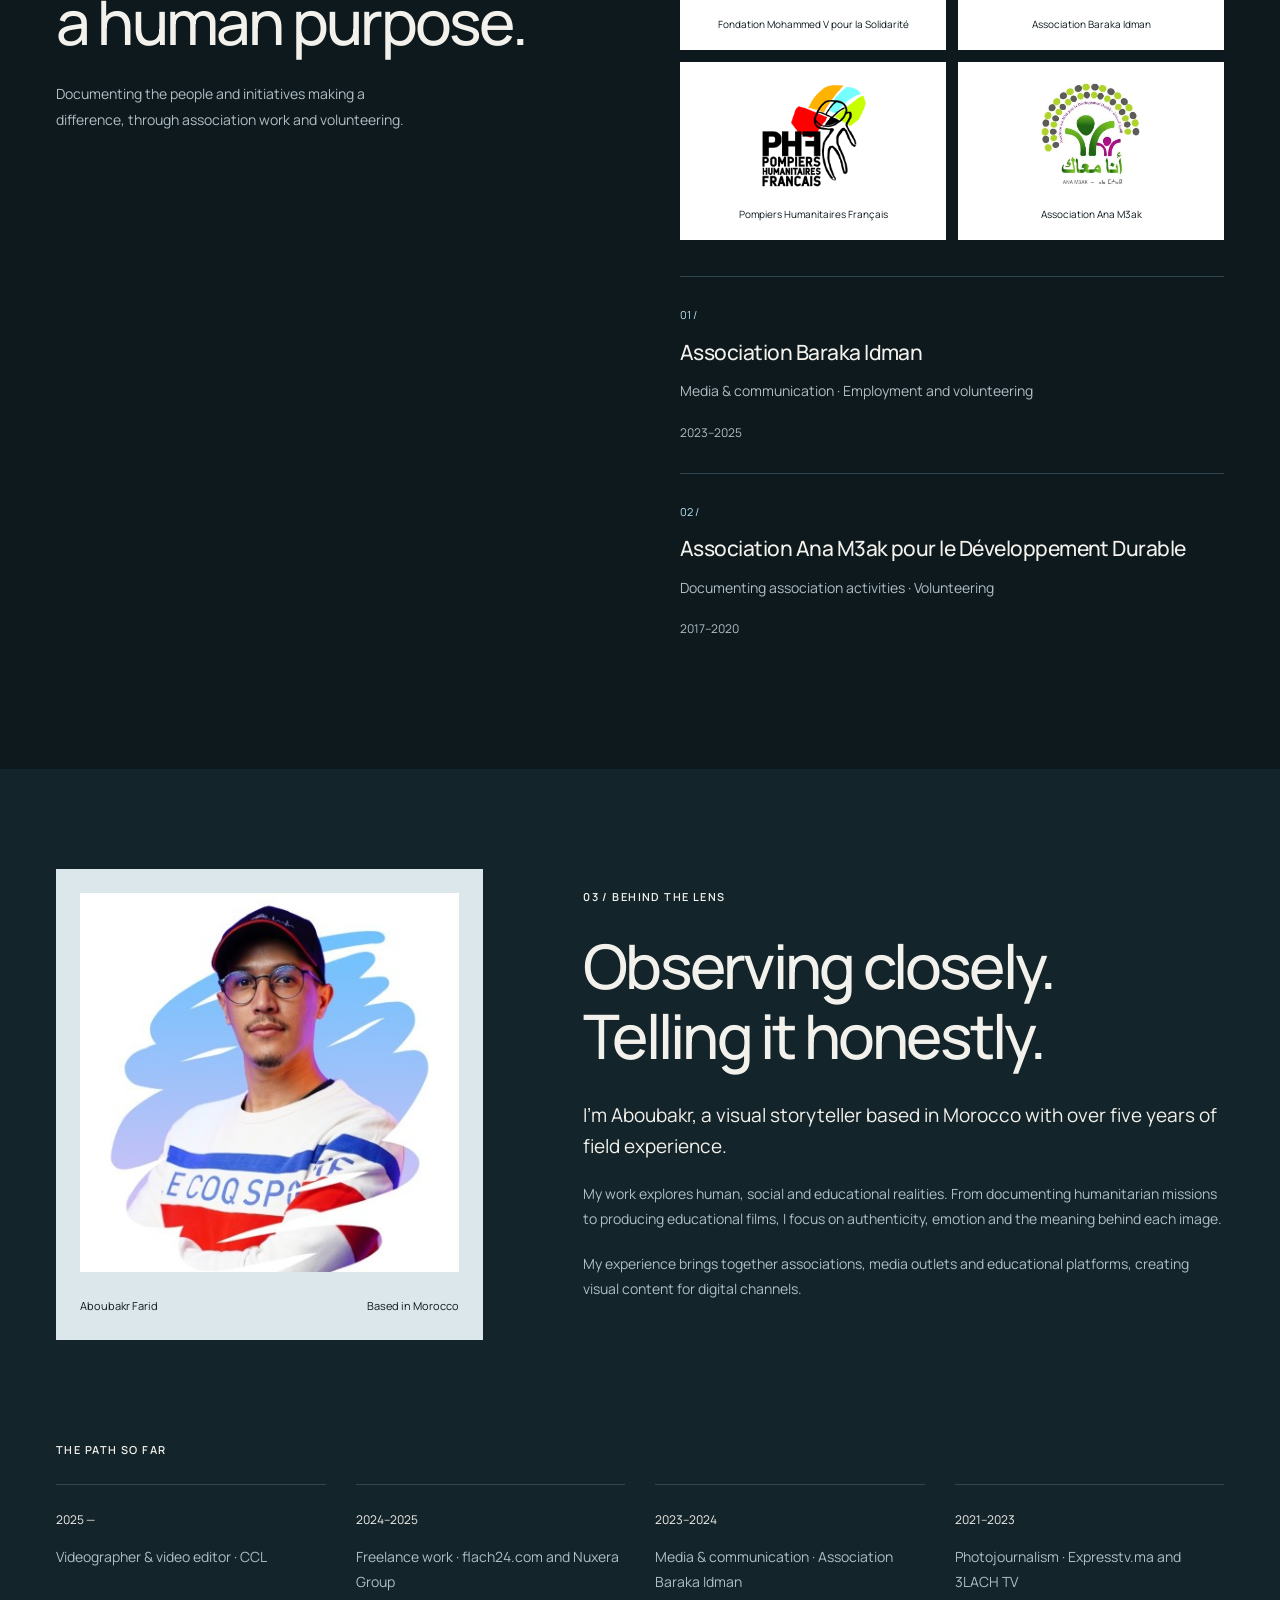
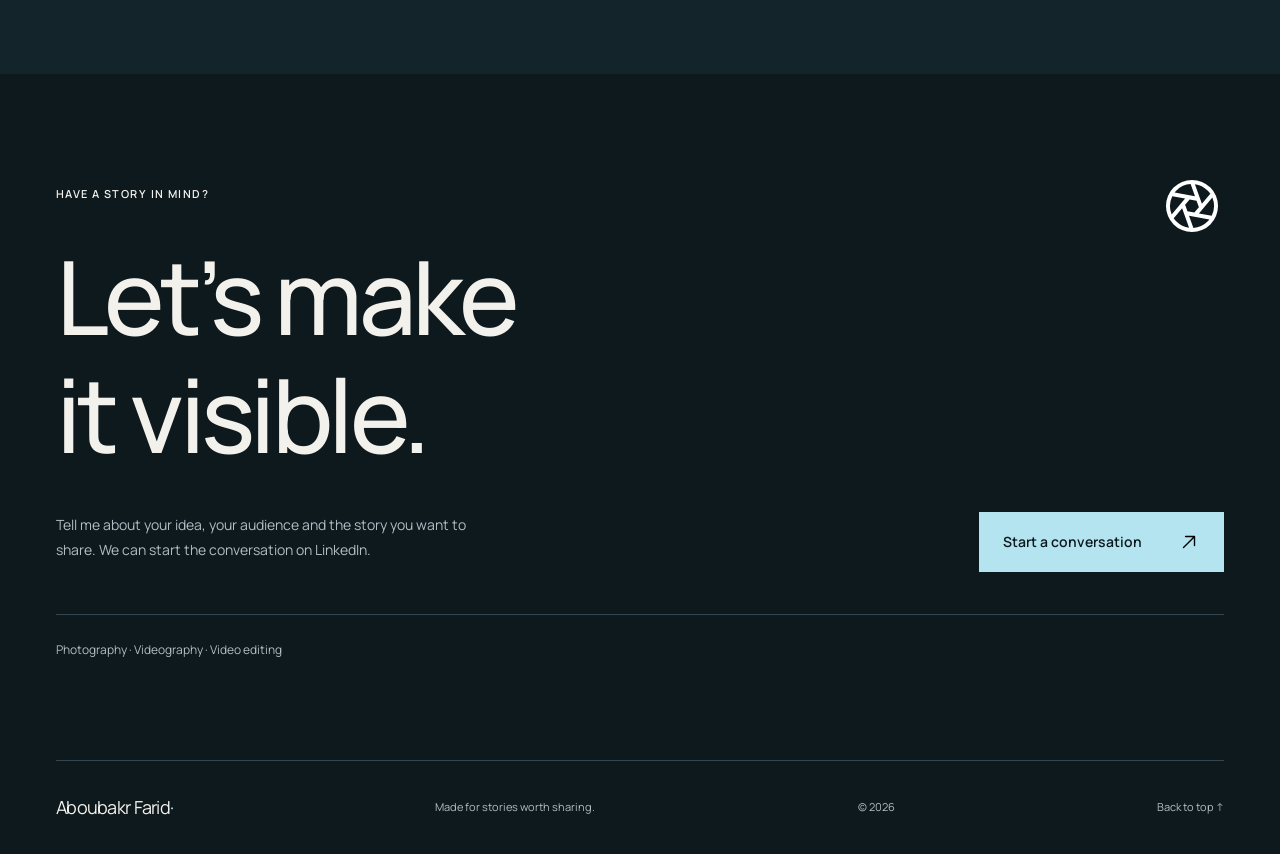
==== commit a25150a4: "feat: publish portrait-led cinematic portfolio" ====
--- a/index.html
+++ b/index.html
@@ -5,7 +5,7 @@
   <meta name="viewport" content="width=device-width,initial-scale=1">
   <meta name="description" content="Aboubakr Farid — photographer, photojournalist, videographer and video editor based in Morocco. Discover selected work and get in touch.">
   <meta name="robots" content="index,follow">
-  <meta name="theme-color" content="#111e22">
+  <meta name="theme-color" content="#0e191e">
   <meta property="og:title" content="Aboubakr Farid — Photography & Film">
   <meta property="og:description" content="People first. Stories that stay. Photography, film and photojournalism from Morocco.">
   <meta property="og:type" content="website">
@@ -15,9 +15,9 @@
   <link rel="canonical" href="https://aboubakrfarid.github.io/">
   <link rel="icon" href="assets/favicon.svg" type="image/svg+xml">
   <link rel="preload" href="assets/fonts/manrope.ttf" as="font" type="font/ttf" crossorigin>
-  <link rel="stylesheet" href="styles.css?v=4">
-  <script src="content.js?v=4" defer></script>
-  <script src="app.js?v=4" defer></script>
+  <link rel="stylesheet" href="styles.css?v=5">
+  <script src="content.js?v=5" defer></script>
+  <script src="app.js?v=5" defer></script>
 </head>
 <body>
 <a class="skip" href="#main" data-i="skip">Skip to content</a>
@@ -25,25 +25,15 @@
   <div class="wrap header-inner">
     <a class="brand" href="#main" aria-label="Aboubakr Farid"><span class="brand-mark" lang="en" dir="ltr">af<span>·</span></span><span data-i="brand">PHOTOGRAPHY & FILM</span></a>
     <nav aria-label="Main navigation"><a href="#work" data-i="navWork">Work</a><a href="#collaborations" data-i="navCollabs">Collaborations</a><a href="#services" data-i="navServices">Services</a><a href="#about" data-i="navAbout">About</a></nav>
-    <div class="header-actions"><button class="language" id="language" type="button" lang="ar" aria-label="التبديل إلى العربية">العربية</button><a class="header-contact" href="#contact"><span data-i="navContact">Let’s talk</span><span aria-hidden="true">↗</span></a></div>
+    <div class="header-actions"><button class="language" id="language" type="button" lang="ar" aria-label="التبديل إلى العربية">العربية</button><a class="header-contact" href="#contact"><span data-i="navContact">Let’s talk</span><img class="icon diagonal-icon" src="assets/icons/arrow-up-right.svg" width="20" height="20" alt=""></a></div>
   </div>
 </header>
 <main id="main">
-  <section class="hero wrap" aria-labelledby="hero-title">
-    <div class="hero-copy">
-      <p class="eyebrow"><span class="dot" aria-hidden="true"></span><span data-i="location">MOROCCO · PHOTOGRAPHY & FILM</span></p>
-      <h1 id="hero-title" lang="en" dir="ltr">Aboubakr<br><span>Farid.</span></h1>
-      <p class="hero-lead" data-i="heroLead">People first.<br>Stories that stay.</p>
-      <p class="hero-intro" data-i="heroIntro">Photojournalism, photography and films that bring human stories into focus.</p>
-      <div class="hero-actions"><a class="button button-primary" href="#work"><span data-i="viewWork">Explore selected work</span><span aria-hidden="true">↘</span></a><a class="text-link" href="#contact" data-i="heroContact">Discuss a project</a></div>
-      <div class="hero-signature"><img src="assets/aboubakr-farid.jpg" alt="Portrait of Aboubakr Farid" data-alt="portraitAlt" width="400" height="400"><span data-i="heroLabel">A visual storyteller, based in Morocco.</span></div>
-    </div>
-    <div class="hero-visual">
-      <div class="frame-top"><span data-i="frameLabel">FEATURED FRAME</span><span class="frame-count" dir="ltr">01 / 02</span></div>
-      <a class="featured-link" id="featured-link" href="https://lnkd.in/p/e5HZb_Nk" target="_blank" rel="noopener noreferrer"><img id="featured-image" src="assets/flach24-podcast.jpg" alt="Marrakech scene from the flach24 podcast video" data-alt="podcastAlt" width="1280" height="720" fetchpriority="high"><span class="frame-corner corner-top" aria-hidden="true"></span><span class="frame-corner corner-bottom" aria-hidden="true"></span><span class="featured-tag"><span class="play-triangle" aria-hidden="true"></span><span data-i="watch">View the project ↗</span></span></a>
-      <div class="frame-caption"><p id="featured-caption" aria-live="polite" aria-atomic="true" data-i="heroCaption">A moment from the flach24 podcast</p><div class="frame-controls"><button type="button" id="previous-shot" aria-label="Previous featured project"><span aria-hidden="true">←</span></button><button type="button" id="next-shot" aria-label="Next featured project"><span aria-hidden="true">→</span></button></div></div>
-    </div>
-  </section>
+  <section class="hero" aria-labelledby="hero-title"><div class="wrap hero-inner">
+<div class="hero-copy"><h1 id="hero-title" lang="en" dir="ltr">Aboubakr<br><span>Farid.</span></h1><p class="hero-lead" data-i="heroLead">Closer to stories.<br>Images that speak.</p><p class="hero-practice" data-i="practiceLabel">Photography · Film · Editing</p><div class="hero-actions"><a class="button button-primary" href="#work"><span data-i="explore">See my work</span><img class="icon direction-icon" src="assets/icons/arrow-right.svg" width="24" height="24" alt=""></a><a class="text-link" href="https://www.linkedin.com/in/faridaboubakr1" target="_blank" rel="noopener noreferrer" data-i="heroContact">Get in touch</a></div></div>
+<div class="hero-portrait"><img src="assets/aboubakr-farid-hero.png" width="1254" height="1254" alt="Portrait of Aboubakr Farid" data-alt="portraitAlt" fetchpriority="high" decoding="async"></div>
+</div></section>
+<section class="featured-stage" aria-labelledby="featured-caption"><a class="featured-link" id="featured-link" href="https://lnkd.in/p/e5HZb_Nk" target="_blank" rel="noopener noreferrer"><img id="featured-image" src="assets/flach24-podcast.jpg" alt="Marrakech scene from the flach24 podcast video" data-alt="podcastAlt" width="404" height="720" loading="lazy"><span class="featured-copy"><span class="eyebrow" data-i="featured">FEATURED STORY</span><span id="featured-caption" class="featured-title" aria-live="polite" aria-atomic="true" data-i="heroCaption">flach24 podcast</span><span class="featured-watch"><span data-i="watch">View the project</span><img class="icon direction-icon" src="assets/icons/arrow-right.svg" width="22" height="22" alt=""></span></span></a><div class="featured-controls wrap"><span class="frame-count">01 / 02</span><div class="frame-controls"><button type="button" id="previous-shot" aria-label="Previous featured project"><img class="icon" src="assets/icons/arrow-right.svg" width="22" height="22" alt=""></button><button type="button" id="next-shot" aria-label="Next featured project"><img class="icon" src="assets/icons/arrow-right.svg" width="22" height="22" alt=""></button></div></div></section>
   <div class="wrap fact-strip"><div><span class="fact-number" dir="ltr">5<span>+</span></span><span data-i="yearsShort">years in the field</span></div><div><span class="fact-label" data-i="practiceLabel">Photography · Film · Editing</span><span data-i="practiceTitle">One story. Many ways to tell it.</span></div><div><span class="fact-label" data-i="baseLabel">Based in Morocco</span><span data-i="baseTitle">A local perspective.<br>A wider outlook.</span></div></div>
   <section class="paper collaborations" id="collaborations"><div class="wrap section">
     <div class="section-heading"><div><p class="eyebrow" data-i="logoKicker">PEOPLE, PROJECTS & PURPOSE</p><h2 data-i="logoTitle">Places my work<br>has taken me.</h2></div><p class="section-description" data-i="logoDesc">Selected experience across education, media and business — through in-house work, freelance projects and content production.</p></div>
@@ -66,10 +56,10 @@
   </section>
   <section class="paper" id="services"><div class="wrap section"><div class="section-heading"><div><p class="eyebrow" data-i="servicesKicker">02 / SERVICES</p><h2 data-i="servicesTitle">Your idea.<br>A clear visual direction.</h2></div><p class="section-description" data-i="servicesDesc">From a documentary moment to a brand story, I bring photography, filming and editing together around your project.</p></div>
     <div class="services-list">
-      <details open><summary><span class="service-number" aria-hidden="true">01</span><svg viewBox="0 0 32 32" aria-hidden="true"><path d="M4 10h6l3-4h6l3 4h6v16H4z"/><circle cx="16" cy="18" r="5"/></svg><h3 data-i="s1">Photography & photojournalism</h3><span class="expand-icon" aria-hidden="true">+</span></summary><p data-i="s1d">Documentary stories, event coverage, portraits and sports. An authentic look at people and the places they shape.</p></details>
-      <details><summary><span class="service-number" aria-hidden="true">02</span><svg viewBox="0 0 32 32" aria-hidden="true"><rect x="3" y="8" width="18" height="17" rx="2"/><path d="m21 13 8-5v17l-8-5"/></svg><h3 data-i="s2">Videography & production</h3><span class="expand-icon" aria-hidden="true">+</span></summary><p data-i="s2d">Educational courses, institutional films and promotional content. Filming with a clear story in mind.</p></details>
-      <details><summary><span class="service-number" aria-hidden="true">03</span><svg viewBox="0 0 32 32" aria-hidden="true"><path d="M3 7h26M3 25h26M10 4v6m12 12v6M5 16h22M17 13v6"/></svg><h3 data-i="s3">Editing & social content</h3><span class="expand-icon" aria-hidden="true">+</span></summary><p data-i="s3d">Video editing, post-production and short-form reels, using Adobe Premiere Pro and Media Encoder.</p></details>
-      <details><summary><span class="service-number" aria-hidden="true">04</span><svg viewBox="0 0 32 32" aria-hidden="true"><path d="M5 9h22v18H5zM11 9V5h10v4M5 18h22m-13-3v6h4v-6"/></svg><h3 data-i="s4">Commercial imagery</h3><span class="expand-icon" aria-hidden="true">+</span></summary><p data-i="s4d">Photography for businesses, restaurants and real estate. Images designed around your communication needs.</p></details>
+      <details open><summary><span class="service-number" aria-hidden="true">01</span><img class="service-icon" src="assets/icons/camera.svg" width="32" height="32" alt=""><h3 data-i="s1">Photography & photojournalism</h3><img class="expand-icon" src="assets/icons/plus.svg" width="24" height="24" alt=""></summary><p data-i="s1d">Documentary stories, event coverage, portraits and sports. An authentic look at people and the places they shape.</p></details>
+      <details><summary><span class="service-number" aria-hidden="true">02</span><img class="service-icon" src="assets/icons/video-camera.svg" width="32" height="32" alt=""><h3 data-i="s2">Videography & production</h3><img class="expand-icon" src="assets/icons/plus.svg" width="24" height="24" alt=""></summary><p data-i="s2d">Educational courses, institutional films and promotional content. Filming with a clear story in mind.</p></details>
+      <details><summary><span class="service-number" aria-hidden="true">03</span><img class="service-icon" src="assets/icons/sliders-horizontal.svg" width="32" height="32" alt=""><h3 data-i="s3">Editing & social content</h3><img class="expand-icon" src="assets/icons/plus.svg" width="24" height="24" alt=""></summary><p data-i="s3d">Video editing, post-production and short-form reels, using Adobe Premiere Pro and Media Encoder.</p></details>
+      <details><summary><span class="service-number" aria-hidden="true">04</span><img class="service-icon" src="assets/icons/briefcase.svg" width="32" height="32" alt=""><h3 data-i="s4">Commercial imagery</h3><img class="expand-icon" src="assets/icons/plus.svg" width="24" height="24" alt=""></summary><p data-i="s4d">Photography for businesses, restaurants and real estate. Images designed around your communication needs.</p></details>
     </div>
   </div></section>
   <section class="wrap section community" id="community"><div><p class="eyebrow" data-i="communityKicker">COMMUNITY & VOLUNTEERING</p><h2 data-i="communityTitle">Images with<br>a human purpose.</h2><p data-i="communityBody">Documenting the people and initiatives making a difference, through association work and volunteering.</p></div><div class="community-side"><ul class="community-logo-grid" aria-label="Community organizations">
@@ -81,7 +71,7 @@
   <section class="paper" id="about"><div class="wrap section about-grid"><div class="about-visual"><img src="assets/aboubakr-farid.jpg" width="400" height="400" alt="Portrait of Aboubakr Farid" data-alt="portraitAlt" loading="lazy"><div class="portrait-caption"><span lang="en" dir="ltr">Aboubakr Farid</span><span data-i="baseLabel">Based in Morocco</span></div></div><div class="about-copy"><p class="eyebrow" data-i="aboutKicker">03 / BEHIND THE LENS</p><h2 data-i="aboutTitle">Observing closely.<br>Telling it honestly.</h2><p class="about-lead" data-i="aboutLead">I'm Aboubakr, a visual storyteller based in Morocco with over five years of field experience.</p><p data-i="aboutBody">My work explores human, social and educational realities. From documenting humanitarian missions to producing educational films, I focus on authenticity, emotion and the meaning behind each image.</p><p data-i="aboutBody2">My experience brings together associations, media outlets and educational platforms, creating visual content for digital channels.</p></div></div>
     <div class="wrap timeline-section"><p class="eyebrow" data-i="experienceKicker">THE PATH SO FAR</p><div class="timeline"><article><span dir="ltr">2025 —</span><p data-i="e1">Videographer & video editor · CCL</p></article><article><span dir="ltr">2024–2025</span><p data-i="e2">Freelance work · flach24.com and Nuxera Group</p></article><article><span dir="ltr">2023–2024</span><p data-i="e3">Media & communication · Association Baraka Idman</p></article><article><span dir="ltr">2021–2023</span><p data-i="e4">Photojournalism · Expresstv.ma and 3LACH TV</p></article></div></div>
   </section>
-  <section class="wrap section contact" id="contact"><div class="contact-head"><p class="eyebrow" data-i="contactKicker">HAVE A STORY IN MIND?</p><span class="contact-star" aria-hidden="true">✳</span></div><h2 data-i="contactTitle">Let’s make<br>it visible.</h2><div class="contact-bottom"><p data-i="contactBody">Tell me about your idea, your audience and the story you want to share. We can start the conversation on LinkedIn.</p><a class="button button-primary contact-button" href="https://www.linkedin.com/in/faridaboubakr1" target="_blank" rel="noopener noreferrer"><span data-i="contactAction">Start a conversation</span><span aria-hidden="true">↗</span></a></div><p class="contact-note" data-i="contactNote">Photography · Videography · Video editing</p></section>
+  <section class="wrap section contact" id="contact"><div class="contact-head"><p class="eyebrow" data-i="contactKicker">HAVE A STORY IN MIND?</p><img class="contact-symbol" src="assets/icons/aperture.svg" width="64" height="64" alt=""></div><h2 data-i="contactTitle">Let’s make<br>it visible.</h2><div class="contact-bottom"><p data-i="contactBody">Tell me about your idea, your audience and the story you want to share. We can start the conversation on LinkedIn.</p><a class="button button-primary contact-button" href="https://www.linkedin.com/in/faridaboubakr1" target="_blank" rel="noopener noreferrer"><span data-i="contactAction">Start a conversation</span><img class="icon diagonal-icon" src="assets/icons/arrow-up-right.svg" width="20" height="20" alt=""></a></div><p class="contact-note" data-i="contactNote">Photography · Videography · Video editing</p></section>
 </main>
 <footer class="wrap"><a class="footer-brand" href="#main" lang="en" dir="ltr">Aboubakr Farid<span>·</span></a><span data-i="footerLine">Made for stories worth sharing.</span><span lang="en" dir="ltr">© <span id="year">2026</span></span><a href="#main" data-i="top">Back to top ↑</a></footer>
 </body>
--- a/styles.css
+++ b/styles.css
@@ -1,286 +1,1053 @@
 @font-face {
-  font-family: Manrope;
-  src: url('assets/fonts/manrope.ttf') format('truetype');
-  font-weight: 200 800;
-  font-display: swap;
+  font-family:Manrope; src:url('assets/fonts/manrope.ttf') format('truetype'); font-weight:200 800;
+  font-display:swap
 }
 @font-face {
-  font-family: 'Noto Arabic';
-  src: url('assets/fonts/noto-sans-arabic.ttf') format('truetype');
-  font-weight: 100 900;
-  font-display: swap;
+  font-family:'Noto Arabic'; src:url('assets/fonts/noto-sans-arabic.ttf') format('truetype'); font-weight:100 900;
+  font-display:swap
 }
 :root {
-  --ink: #111e22;
-  --paper: #f3f1eb;
-  --white: #ffffff;
-  --accent: #b5e4f1;
-  --text: #f3f1eb;
-  --muted: #b4bfc0;
-  --line: #34474c;
-  --paper-line: #d6d9d2;
-  --max: 1280px;
-}
-* { box-sizing: border-box; }
-html { scroll-padding-top: 110px; }
-body { margin: 0; color: var(--text); background: var(--ink); font-family: Manrope, Arial, sans-serif; font-size: 15px; line-height: 1.7; }
-button, summary, a { -webkit-tap-highlight-color: transparent; }
-a { color: inherit; text-decoration: none; }
-button { font: inherit; cursor: pointer; }
-button, a, summary { touch-action: manipulation; }
-a:focus-visible, button:focus-visible, summary:focus-visible { outline: 3px solid #2c829b; outline-offset: 6px; }
-img { max-width: 100%; display: block; }
-p { margin: 0 0 20px; }
-h1, h2, h3 { margin: 0; font-weight: 500; }
-h2 { font-size: clamp(36px, 4.8vw, 64px); line-height: 1.1; letter-spacing: -.055em; }
-h3 { font-size: 26px; line-height: 1.3; letter-spacing: -.035em; }
-.wrap { width: min(var(--max), calc(100% - 112px)); margin-inline: auto; }
-.section { padding-block: 104px; }
-.paper { color: var(--ink); background: var(--paper); }
-.skip { position: fixed; top: -100px; inset-inline-start: 16px; background: var(--accent); color: var(--ink); padding: 12px 20px; z-index: 10; }
-.skip:focus { top: 12px; }
-.site-header { position: sticky; top: 0; z-index: 5; background: var(--ink); border-bottom: 1px solid var(--line); }
-.header-inner { display: flex; align-items: center; justify-content: space-between; gap: 24px; min-height: 88px; }
-.brand { display: flex; align-items: center; gap: 16px; }
-.brand-mark { font-size: 46px; font-weight: 800; letter-spacing: -5px; line-height: 1; }
-.brand-mark span { color: var(--accent); }
-.brand > span:last-child { max-width: 115px; font-size: 8px; letter-spacing: .18em; line-height: 1.7; }
-nav { display: flex; gap: 28px; }
-nav a { font-size: 12px; }
-nav a:hover, .text-link:hover { color: var(--accent); }
-.header-actions { display: flex; gap: 20px; align-items: center; }
-.language { color: var(--paper); padding: 8px 0; border: 0; background: none; font-size: 12px; min-height: 44px; }
-.header-contact { display: inline-flex; gap: 20px; align-items: center; padding: 10px 18px; border: 1px solid var(--line); font-size: 12px; }
-.hero { display: grid; grid-template-columns: 1fr 1.1fr; gap: 72px; padding-block: 72px 64px; align-items: center; }
-.eyebrow { font-size: 10px; letter-spacing: .15em; font-weight: 700; line-height: 1.7; margin-bottom: 24px; }
-.hero .eyebrow { display: flex; gap: 10px; align-items: center; font-size: 9px; color: var(--muted); }
-.dot { width: 6px; height: 6px; border-radius: 50%; background: var(--accent); flex-shrink: 0; }
-h1 { font-size: clamp(56px, 6.4vw, 92px); line-height: 1.02; letter-spacing: -.07em; font-weight: 600; margin-block: 0 26px; }
-h1 > span { color: var(--accent); }
-.hero-lead { font-size: clamp(25px, 2.4vw, 34px); line-height: 1.28; letter-spacing: -.035em; margin-bottom: 16px; }
-.hero-intro { color: var(--muted); font-size: 13px; max-width: 380px; margin-bottom: 28px; }
-.hero-actions { display: flex; flex-wrap: wrap; align-items: center; gap: 20px; }
-.button { display: inline-flex; gap: 28px; align-items: center; justify-content: space-between; padding: 17px 22px; font-size: 12px; font-weight: 600; min-height: 54px; }
-.button-primary { background: var(--accent); color: var(--ink); transition: background .2s; }
-.button-primary:hover { background: var(--white); }
-.text-link { font-size: 12px; text-decoration: underline; text-underline-offset: 6px; }
-.hero-signature { display: flex; align-items: center; gap: 14px; margin-top: 34px; font-size: 10px; color: var(--muted); }
-.hero-signature img { width: 40px; height: 40px; border-radius: 50%; object-fit: cover; }
-.hero-signature > span { max-width: 230px; }
-.hero-visual { min-width: 0; }
-.frame-top, .frame-caption { display: flex; gap: 20px; align-items: center; justify-content: space-between; }
-.frame-top { font-size: 8px; letter-spacing: .13em; margin-bottom: 14px; color: var(--muted); }
-.featured-link { display: block; position: relative; background: #253b41; }
-.featured-link > img { width: 100%; height: clamp(400px, 41vw, 560px); object-fit: cover; }
-.frame-corner { position: absolute; display: block; width: 30px; height: 30px; border-color: var(--white); border-style: solid; }
-.corner-top { top: 18px; inset-inline-start: 18px; border-width: 1px 0 0 1px; }
-.corner-bottom { bottom: 18px; inset-inline-end: 18px; border-width: 0 1px 1px 0; }
-.featured-tag { position: absolute; bottom: 28px; inset-inline-start: 28px; display: flex; align-items: center; gap: 12px; background: var(--paper); color: var(--ink); padding: 12px 16px; font-size: 10px; }
-.play-triangle { width: 0; height: 0; border-top: 5px solid transparent; border-bottom: 5px solid transparent; border-left: 8px solid var(--ink); }
-.frame-caption { margin-top: 16px; }
-.frame-caption p { margin: 0; color: var(--muted); font-size: 10px; }
-.frame-controls { display: flex; gap: 6px; direction: ltr; }
-.frame-controls button { display: grid; place-items: center; width: 40px; height: 40px; color: var(--paper); border: 1px solid var(--line); background: transparent; font-size: 18px; }
-.frame-controls button:hover { color: var(--ink); background: var(--accent); }
-.fact-strip { display: grid; grid-template-columns: .8fr 1.3fr 1fr; padding-block: 24px 32px; gap: 48px; border-top: 1px solid var(--line); }
-.fact-strip > div { display: flex; flex-direction: column; justify-content: center; gap: 5px; font-size: 11px; color: var(--muted); }
-.fact-strip > div:first-child { flex-direction: row; align-items: center; justify-content: flex-start; gap: 16px; }
-.fact-number { font-size: 48px; color: var(--paper); letter-spacing: -.08em; line-height: 1; }
-.fact-number > span { font-size: 25px; color: var(--accent); }
-.fact-label { color: var(--paper); font-size: 13px; }
-.section-heading { display: flex; justify-content: space-between; align-items: flex-end; gap: 48px; margin-bottom: 48px; }
-.section-description { max-width: 320px; margin: 0 0 5px; font-size: 13px; color: var(--muted); }
-.paper .section-description { color: #4b5b60; }
-.logo-grid { list-style: none; display: grid; grid-template-columns: repeat(3, 1fr); margin: 0; padding: 0; gap: 1px; background: var(--paper-line); border: 1px solid var(--paper-line); }
-.logo-grid li { background: var(--white); }
-.logo-grid a { display: flex; flex-direction: column; justify-content: center; align-items: center; height: 150px; padding: 30px; gap: 18px; }
-.logo-grid img { width: auto; max-width: 78%; height: 45px; object-fit: contain; }
-.logo-grid a > span { font-size: 9px; color: #576468; }
-.logo-grid .logo-dark { background: #182528; }
-.logo-dark img { height: 54px; }
-.logo-grid .logo-dark span { color: var(--muted); }
-.logo-grid a:hover { outline: 2px solid #6ba8bb; outline-offset: -2px; }
-.logo-note { margin: 18px 0 0; color: #576468; font-size: 10px; }
-.work-grid { display: grid; grid-template-columns: 1fr 1fr; gap: 48px; }
-.work-card-offset { margin-top: 100px; }
-.work-image { display: block; position: relative; overflow: hidden; aspect-ratio: 1.2; background: #24373e; }
-.work-image img { width: 100%; height: 100%; object-fit: cover; transition: transform .5s; }
-.work-image:hover img { transform: scale(1.035); }
-.image-index { position: absolute; top: 20px; inset-inline-start: 20px; border: 1px solid #ffffffa0; padding: 6px 12px; color: white; background: #111e22a6; font-size: 10px; }
-.image-action { position: absolute; bottom: 20px; inset-inline-end: 20px; padding: 12px 16px; background: var(--paper); color: var(--ink); font-size: 10px; }
-.work-meta { display: flex; justify-content: space-between; align-items: center; gap: 20px; margin: 24px 0 12px; }
-.work-meta .eyebrow { margin: 0; font-size: 8px; color: var(--muted); }
-.work-meta > span { font-size: 10px; color: var(--muted); }
-.work-card h3 { margin-bottom: 14px; }
-.work-card > p { color: var(--muted); font-size: 12px; max-width: 480px; }
-.education-project { display: grid; grid-template-columns: .9fr 1.1fr; gap: 64px; margin-top: 80px; align-items: center; border-top: 1px solid var(--line); padding-top: 56px; }
-.education-cover { padding: 28px; min-height: 280px; background: var(--accent); color: var(--ink); display: flex; flex-direction: column; justify-content: space-between; }
-.education-cover img { width: 90%; height: auto; margin-block: 20px; }
-.education-cover > p:last-child { font-size: 10px; margin: 0; }
-.education-story h3 { font-size: 34px; margin-bottom: 22px; line-height: 1.15; }
-.education-story p, .education-story li { font-size: 12px; color: var(--muted); }
-.education-story ul { padding-inline-start: 18px; margin-bottom: 24px; }
-.education-story li { margin-bottom: 8px; }
-.education-story .credit { border-top: 1px solid var(--line); padding-top: 16px; font-size: 10px; margin-bottom: 0; }
-.services-list details { border-top: 1px solid var(--paper-line); }
-.services-list details:last-child { border-bottom: 1px solid var(--paper-line); }
-.services-list summary { list-style: none; display: flex; align-items: center; gap: 28px; cursor: pointer; padding-block: 30px; }
-.services-list summary::-webkit-details-marker { display: none; }
-.service-number { font-size: 10px; width: 30px; flex-shrink: 0; }
-.services-list svg { width: 32px; height: 32px; stroke: currentColor; fill: none; stroke-width: 1.4; flex-shrink: 0; }
-.services-list h3 { font-size: clamp(20px, 2.3vw, 30px); }
-.expand-icon { margin-inline-start: auto; font-size: 28px; font-weight: 300; transition: transform .2s; }
-.services-list details[open] .expand-icon { transform: rotate(45deg); }
-.services-list details > p { margin: -6px 0 28px; padding-inline: 118px 50px; max-width: 850px; font-size: 13px; color: #4b5b60; }
-.community { display: grid; grid-template-columns: 1fr 1fr; gap: 100px; }
-.community h2 { margin-bottom: 24px; }
-.community > div > p:last-child { max-width: 350px; color: var(--muted); font-size: 13px; }
-.community-records article { position: relative; border-top: 1px solid var(--line); padding-block: 28px; }
-.community-number { font-size: 10px; color: var(--accent); display: block; margin-bottom: 14px; }
-.community-records h3 { font-size: 21px; margin-bottom: 12px; }
-.community-records p { font-size: 12px; color: var(--muted); margin-bottom: 14px; }
-.date { font-size: 10px; color: var(--muted); }
-.about-grid { display: grid; grid-template-columns: .8fr 1.2fr; gap: 100px; align-items: center; }
-.about-visual { background: #e1e7e3; padding: 24px; }
-.about-visual > img { width: 100%; height: auto; aspect-ratio: 1; object-fit: cover; }
-.portrait-caption { display: flex; flex-wrap: wrap; gap: 16px; justify-content: space-between; margin-top: 24px; font-size: 9px; }
-.about-copy h2 { margin-bottom: 28px; }
-.about-copy .about-lead { font-size: 19px; color: var(--ink); line-height: 1.5; }
-.about-copy > p:not(.eyebrow):not(.about-lead) { font-size: 12px; color: #4b5b60; }
-.timeline-section { padding-bottom: 80px; }
-.timeline { display: grid; grid-template-columns: repeat(4, 1fr); gap: 30px; }
-.timeline article { border-top: 1px solid var(--paper-line); padding-top: 20px; }
-.timeline span { font-size: 11px; }
-.timeline p { font-size: 12px; margin: 12px 0 0; color: #4b5b60; }
-.contact-head { display: flex; justify-content: space-between; align-items: center; }
-.contact-star { font-size: 64px; color: var(--accent); line-height: 1; }
-.contact h2 { font-size: clamp(50px, 8vw, 104px); margin-bottom: 38px; }
-.contact-bottom { display: flex; justify-content: space-between; gap: 48px; align-items: flex-start; }
-.contact-bottom > p { max-width: 440px; font-size: 13px; color: var(--muted); margin: 0; }
-.contact-button { flex-shrink: 0; }
-.contact-note { border-top: 1px solid var(--line); margin: 42px 0 0; padding-top: 24px; font-size: 10px; color: var(--muted); }
-footer { display: flex; gap: 24px; align-items: center; justify-content: space-between; border-top: 1px solid var(--line); padding-block: 30px; font-size: 9px; color: var(--muted); }
-.footer-brand { font-size: 16px; color: var(--paper); letter-spacing: -.05em; }
-.footer-brand span { color: var(--accent); }
-html[dir=rtl] body { font-family: 'Noto Arabic', Tahoma, sans-serif; }
-html[dir=rtl] .brand-mark, html[dir=rtl] h1, html[dir=rtl] [lang=en] { font-family: Manrope, Arial, sans-serif; }
-html[dir=rtl] h1 { text-align: right; }
-html[dir=rtl] h2, html[dir=rtl] h3 { letter-spacing: -.03em; line-height: 1.55; }
-html[dir=rtl] .eyebrow, html[dir=rtl] .brand > span:last-child { letter-spacing: 0; }
-html[dir=rtl] .hero-lead { line-height: 1.7; }
-html[dir=rtl] .corner-top { border-width: 1px 1px 0 0; }
-html[dir=rtl] .corner-bottom { border-width: 0 0 1px 1px; }
-@media (max-width: 1100px) {
-  .wrap { width: calc(100% - 64px); }
-  .header-inner { gap: 18px; }
-  .brand > span:last-child { display: none; }
-  nav { gap: 20px; }
-  .hero { gap: 36px; }
-  .hero-actions { gap: 16px; }
-  .hero-visual .featured-link > img { min-height: 490px; }
-  .about-grid, .community { gap: 56px; }
-}
-@media (max-width: 800px) {
-  .section { padding-block: 72px; }
-  .header-inner { flex-wrap: wrap; padding-block: 16px; min-height: 100px; gap: 14px; }
-  .brand > span:last-child { display: block; }
-  nav { order: 3; width: 100%; justify-content: space-between; }
-  .header-actions { margin-inline-start: auto; }
-  .hero { grid-template-columns: 1fr 1fr; gap: 28px; padding-block: 48px; }
-  h1 { font-size: 52px; }
-  .hero-lead { font-size: 24px; }
-  .hero-visual .featured-link > img { height: 460px; min-height: 0; }
-  .hero-signature { display: none; }
-  .section-heading { gap: 40px; align-items: flex-start; }
-  .section-description { max-width: 250px; }
-  .work-grid { gap: 28px; }
-  .work-card-offset { margin-top: 56px; }
-  .education-project { gap: 36px; }
-  .community { gap: 40px; }
-  .about-grid { gap: 40px; }
-  .timeline { grid-template-columns: 1fr 1fr; }
-}
-@media (max-width: 600px) {
-  .wrap { width: calc(100% - 40px); }
-  html { scroll-padding-top: 130px; }
-  .header-inner { padding-block: 12px; }
-  .brand-mark { font-size: 38px; }
-  .brand > span:last-child { font-size: 7px; max-width: 90px; }
-  .header-actions { gap: 16px; }
-  .header-contact { padding: 8px 10px; gap: 14px; font-size: 10px; }
-  .language { font-size: 11px; }
-  nav a { font-size: 10px; }
-  nav { gap: 12px; }
-  .hero { grid-template-columns: 1fr; gap: 36px; padding-block: 36px; }
-  .hero .eyebrow { font-size: 8px; margin-bottom: 20px; }
-  h1 { font-size: clamp(52px, 14vw, 76px); margin-bottom: 22px; }
-  .hero-lead { font-size: 27px; }
-  .hero-intro { max-width: 100%; font-size: 12px; }
-  .hero-actions { gap: 20px; }
-  .button { font-size: 11px; padding: 15px 18px; }
-  .text-link { font-size: 11px; }
-  .hero-visual .featured-link > img { height: 360px; }
-  .fact-strip { grid-template-columns: 1fr 1fr; gap: 24px; padding-block: 22px; }
-  .fact-strip > div:first-child { grid-column: 1 / -1; padding-bottom: 16px; border-bottom: 1px solid var(--line); }
-  .fact-strip > div { font-size: 10px; }
-  .fact-label { font-size: 11px; }
-  .section { padding-block: 56px; }
-  .section-heading { display: block; margin-bottom: 32px; }
-  .section-description { max-width: 100%; margin-top: 24px; font-size: 12px; }
-  .eyebrow { font-size: 9px; margin-bottom: 18px; }
-  h2 { font-size: 38px; }
-  .logo-grid { grid-template-columns: 1fr 1fr; }
-  .logo-grid a { height: 130px; padding: 20px 12px; gap: 14px; }
-  .logo-grid img { max-width: 95%; height: 34px; }
-  .logo-dark img { height: 44px; }
-  .logo-note { font-size: 9px; }
-  .work-grid { grid-template-columns: 1fr; gap: 36px; }
-  .work-card-offset { margin-top: 0; }
-  .work-image { aspect-ratio: 1.15; }
-  .work-card h3 { font-size: 24px; }
-  .education-project { grid-template-columns: 1fr; margin-top: 40px; padding-top: 40px; gap: 28px; }
-  .education-cover { min-height: 230px; padding: 24px; }
-  .education-story h3 { font-size: 30px; }
-  .services-list summary { gap: 14px; padding-block: 24px; }
-  .service-number { width: 18px; font-size: 8px; }
-  .services-list svg { width: 24px; height: 24px; }
-  .services-list h3 { font-size: 18px; }
-  .services-list details > p { padding-inline: 0; margin-top: 0; font-size: 12px; }
-  .community { grid-template-columns: 1fr; gap: 28px; }
-  .community-records h3 { font-size: 20px; }
-  .about-grid { grid-template-columns: 1fr; gap: 36px; }
-  .about-visual { max-width: 330px; padding: 20px; }
-  .about-copy .about-lead { font-size: 17px; }
-  .timeline-section { padding-bottom: 56px; }
-  .timeline { gap: 24px; }
-  .timeline p { font-size: 10px; }
-  .contact-star { font-size: 44px; }
-  .contact h2 { font-size: 58px; }
-  .contact-bottom { flex-direction: column; gap: 24px; }
-  footer { flex-wrap: wrap; gap: 18px; }
-  footer > span:nth-child(2) { display: none; }
-}
-@media (prefers-reduced-motion: reduce) {
-  *, *::before, *::after { transition: none !important; animation: none !important; }
-}
-
-/* Readable small-screen copy and localized directional controls. */
-html[dir=rtl] .frame-controls { direction: rtl; }
-.hero-intro, .work-card > p, .education-story p, .education-story li,
-.community > div > p:last-child, .community-records p,
-.about-copy > p:not(.eyebrow):not(.about-lead), .contact-bottom > p { font-size: 14px; }
-@media (max-width: 600px) {
-  .section-description, .services-list details > p { font-size: 14px; }
-  nav a { font-size: 11px; }
-}
-@media (max-width: 390px) { .brand > span:last-child { display: none; } }
-
-/* Original humanitarian organization marks supplied by the owner. */
-.community-logo-grid { display: grid; grid-template-columns: repeat(2, minmax(0, 1fr)); padding: 0; margin: 0 0 36px; list-style: none; gap: 12px; }
-.community-logo-grid li { display: flex; flex-direction: column; justify-content: flex-start; align-items: center; background: white; color: var(--ink); padding: 18px 12px; gap: 16px; }
-.community-logo-grid img { width: 100%; height: 100px; object-fit: contain; }
-.community-logo-grid span { font-size: 9px; text-align: center; line-height: 1.6; }
-.community-side { min-width: 0; }
-@media (max-width: 1100px) { .community { gap: 48px; grid-template-columns: .85fr 1.15fr; } }
-@media (max-width: 800px) { .community { grid-template-columns: 1fr; } .community-logo-grid img { height: 130px; } }
-@media (max-width: 420px) { .community-logo-grid { gap: 8px; } .community-logo-grid li { padding: 12px 8px; gap: 12px; } .community-logo-grid img { height: 110px; } .community-logo-grid span { font-size: 8px; } }
+  --ink:#0e191e; --surface:#14242b; --paper:#f3f1eb; --white:#fff; --accent:#b5e4f1; --text:#f3f1eb; --muted:#afbec5;
+  --line:#31464e; --paper-line:#31464e;
+  --max:1280px
+}
+* {
+  box-sizing:border-box
+}
+html {
+  scroll-padding-top:105px
+}
+body {
+  margin:0; background:var(--ink); color:var(--text); font-family:Manrope,Arial,sans-serif; font-size:15px;
+  line-height:1.8
+}
+a {
+  color:inherit;
+  text-decoration:none
+}
+button {
+  font:inherit;
+  cursor:pointer
+}
+button,a,summary {
+  touch-action:manipulation;
+  -webkit-tap-highlight-color:transparent
+}
+a:focus-visible,button:focus-visible,summary:focus-visible {
+  outline:3px solid var(--accent);
+  outline-offset:6px
+}
+img {
+  max-width:100%;
+  display:block
+}
+p {
+  margin:0 0 20px
+}
+h1,h2,h3 {
+  margin:0;
+  font-weight:500
+}
+h2 {
+  font-size:clamp(36px,4.8vw,64px); line-height:1.15;
+  letter-spacing:-.045em
+}
+h3 {
+  font-size:26px; line-height:1.3;
+  letter-spacing:-.025em
+}
+.wrap {
+  width:min(var(--max),calc(100% - 112px));
+  margin-inline:auto
+}
+.section {
+  padding-block:100px
+}
+.paper {
+  background:var(--surface)
+}
+.icon {
+  width:22px; height:22px; flex:none;
+  filter:invert(1)
+}
+.button-primary .icon {
+  filter:none
+}
+.direction-icon {
+  transition:transform .2s
+}
+.skip {
+  position:fixed; top:-100px; inset-inline-start:16px; background:var(--accent); color:var(--ink); padding:12px 20px;
+  z-index:20
+}
+.skip:focus {
+  top:12px
+}
+.site-header {
+  position:sticky; top:0; z-index:10; background:var(--ink);
+  border-bottom:1px solid var(--line)
+}
+.header-inner {
+  display:flex; align-items:center; justify-content:space-between; gap:32px;
+  min-height:88px
+}
+.brand {
+  display:flex;
+  align-items:center
+}
+.brand-mark {
+  font-size:52px; font-weight:800; letter-spacing:-5px;
+  line-height:1
+}
+.brand-mark span {
+  color:var(--accent)
+}
+.brand>span:last-child {
+  display:none
+}
+nav {
+  display:flex; gap:30px;
+  align-items:center
+}
+nav a {
+  font-size:13px;
+  padding-block:12px
+}
+nav a:hover,.text-link:hover {
+  color:var(--accent)
+}
+.header-actions {
+  display:flex; align-items:center;
+  gap:20px
+}
+.language {
+  color:var(--paper); background:transparent; border:1px solid var(--line); font-size:13px; padding:10px 18px;
+  min-height:44px
+}
+.language:hover {
+  border-color:var(--accent)
+}
+.header-contact {
+  display:none
+}
+.hero {
+  overflow:hidden
+}
+.hero-inner {
+  display:grid; grid-template-columns:1fr 1fr; gap:44px; min-height:624px;
+  align-items:center
+}
+.hero-copy {
+  min-width:0; padding-block:48px; position:relative;
+  z-index:1
+}
+h1 {
+  font-size:clamp(72px,7.8vw,112px); line-height:1.04; letter-spacing:-.075em; font-weight:600;
+  margin-bottom:28px
+}
+h1>span {
+  color:var(--accent)
+}
+.hero-lead {
+  font-size:clamp(28px,3.1vw,44px); line-height:1.4; margin-bottom:20px;
+  letter-spacing:-.025em
+}
+.hero-practice {
+  color:var(--muted); font-size:15px;
+  margin-bottom:32px
+}
+.hero-actions {
+  display:flex; flex-wrap:wrap; align-items:center;
+  gap:28px
+}
+.button {
+  display:inline-flex; gap:36px; align-items:center; justify-content:space-between; padding:17px 24px; min-height:60px;
+  font-size:14px;
+  font-weight:600
+}
+.button-primary {
+  background:var(--accent); color:var(--ink);
+  transition:background .2s
+}
+.button-primary:hover {
+  background:var(--white)
+}
+.text-link {
+  font-size:14px; text-decoration:underline; text-underline-offset:7px;
+  padding-block:12px
+}
+.hero-portrait {
+  height:624px; display:flex; align-items:flex-end; justify-content:center;
+  min-width:0
+}
+.hero-portrait img {
+  width:680px; max-width:none; height:680px; object-fit:contain; flex-shrink:0;
+  transform:translateY(30px)
+}
+.featured-stage {
+  height:400px; position:relative; overflow:hidden;
+  border-top:1px solid var(--line)
+}
+.featured-link {
+  display:block; width:100%; height:100%; position:relative;
+  background:var(--ink)
+}
+.featured-link>img {
+  position:absolute; inset:0 0 0 auto; width:74%; height:100%; object-fit:cover; object-position:50% 38%;
+  transition:transform .6s
+}
+.featured-link:hover>img {
+  transform:scale(1.025)
+}
+.featured-copy {
+  position:absolute; inset:0 auto 0 0; width:29%; min-width:300px; display:flex; flex-direction:column;
+  justify-content:center; gap:20px; background:var(--ink);
+  padding:40px 56px
+}
+.featured-copy .eyebrow {
+  color:var(--accent);
+  margin:0
+}
+.featured-title {
+  font-size:24px; font-weight:600;
+  line-height:1.6
+}
+.featured-watch {
+  display:flex; align-items:center; gap:16px;
+  font-size:13px
+}
+.featured-watch .icon {
+  width:44px; height:44px; border:1px solid #b2b2b2; border-radius:50%;
+  padding:10px
+}
+.featured-controls {
+  position:absolute; bottom:24px; inset-inline:0; display:flex; justify-content:flex-end; align-items:center; gap:20px;
+  pointer-events:none
+}
+.frame-count {
+  font-size:11px; direction:ltr; padding:6px 10px;
+  background:var(--ink)
+}
+.frame-controls {
+  display:flex; gap:8px; direction:ltr;
+  pointer-events:auto
+}
+.frame-controls button {
+  display:grid; place-items:center; width:44px; height:44px; border:1px solid var(--line); border-radius:50%;
+  background:var(--ink);
+  color:var(--paper)
+}
+.frame-controls button:hover {
+  background:var(--surface);
+  border-color:var(--accent)
+}
+#previous-shot .icon {
+  transform:rotate(180deg)
+}
+.eyebrow {
+  font-size:11px; font-weight:600; letter-spacing:.13em; line-height:1.8;
+  margin-bottom:24px
+}
+.fact-strip {
+  display:grid; grid-template-columns:.9fr 1.3fr 1fr; padding-block:32px; gap:48px;
+  border-top:1px solid var(--line)
+}
+.fact-strip>div {
+  display:flex; flex-direction:column; justify-content:center; gap:5px; font-size:12px;
+  color:var(--muted)
+}
+.fact-strip>div:first-child {
+  flex-direction:row; align-items:center; justify-content:flex-start;
+  gap:16px
+}
+.fact-number {
+  font-size:48px; color:var(--paper); letter-spacing:-.06em;
+  line-height:1
+}
+.fact-number>span {
+  font-size:25px;
+  color:var(--accent)
+}
+.fact-label {
+  color:var(--paper);
+  font-size:14px
+}
+.section-heading {
+  display:flex; justify-content:space-between; align-items:flex-end; gap:48px;
+  margin-bottom:48px
+}
+.section-description {
+  max-width:340px; margin:0 0 5px; font-size:14px;
+  color:var(--muted)
+}
+.logo-grid {
+  list-style:none; display:grid; grid-template-columns:repeat(3,1fr); margin:0; padding:0;
+  gap:12px
+}
+.logo-grid li {
+  background:var(--white);
+  color:var(--ink)
+}
+.logo-grid a {
+  display:flex; flex-direction:column; justify-content:center; align-items:center; gap:20px; height:164px;
+  padding:28px
+}
+.logo-grid img {
+  width:auto; max-width:90%; height:58px;
+  object-fit:contain
+}
+.logo-grid span {
+  font-size:11px
+}
+.logo-grid .logo-dark {
+  background:#1a2b32;
+  color:var(--paper)
+}
+.logo-dark img {
+  height:64px
+}
+.logo-grid a:hover {
+  outline:2px solid var(--accent);
+  outline-offset:-2px
+}
+.logo-note {
+  margin:20px 0 0; color:var(--muted);
+  font-size:11px
+}
+.work-grid {
+  display:grid; grid-template-columns:1fr 1fr;
+  gap:48px
+}
+.work-card-offset {
+  margin-top:64px
+}
+.work-image {
+  display:block; position:relative; overflow:hidden; aspect-ratio:1.18;
+  background:var(--surface)
+}
+.work-image img {
+  width:100%; height:100%; object-fit:cover;
+  transition:transform .5s
+}
+.work-image:hover img {
+  transform:scale(1.03)
+}
+.image-index {
+  position:absolute; top:20px; inset-inline-start:20px; border:1px solid #ffffffa0; padding:6px 12px; color:white;
+  background:#0e191ed9;
+  font-size:11px
+}
+.image-action {
+  position:absolute; bottom:20px; inset-inline-end:20px; padding:12px 16px; background:var(--paper); color:var(--ink);
+  font-size:12px
+}
+.work-meta {
+  display:flex; justify-content:space-between; align-items:center; gap:20px;
+  margin:24px 0 12px
+}
+.work-meta .eyebrow {
+  margin:0; font-size:10px;
+  color:var(--muted)
+}
+.work-meta>span {
+  font-size:12px;
+  color:var(--muted)
+}
+.work-card h3 {
+  margin-bottom:14px
+}
+.work-card>p {
+  color:var(--muted); font-size:14px;
+  max-width:480px
+}
+.education-project {
+  display:grid; grid-template-columns:.9fr 1.1fr; gap:64px; margin-top:72px; align-items:center;
+  border-top:1px solid var(--line);
+  padding-top:56px
+}
+.education-cover {
+  padding:28px; min-height:280px; background:var(--accent); color:var(--ink); display:flex; flex-direction:column;
+  justify-content:space-between
+}
+.education-cover img {
+  width:90%; height:auto;
+  margin-block:20px
+}
+.education-cover>p:last-child {
+  font-size:12px;
+  margin:0
+}
+.education-story h3 {
+  font-size:34px; margin-bottom:22px;
+  line-height:1.2
+}
+.education-story p,.education-story li {
+  font-size:14px;
+  color:var(--muted)
+}
+.education-story ul {
+  padding-inline-start:18px;
+  margin-bottom:24px
+}
+.education-story li {
+  margin-bottom:8px
+}
+.education-story .credit {
+  border-top:1px solid var(--line); padding-top:16px; font-size:12px;
+  margin-bottom:0
+}
+.services-list details {
+  border-top:1px solid var(--line)
+}
+.services-list details:last-child {
+  border-bottom:1px solid var(--line)
+}
+.services-list summary {
+  list-style:none; display:flex; align-items:center; gap:28px; cursor:pointer;
+  padding-block:30px
+}
+.services-list summary::-webkit-details-marker {
+  display:none
+}
+.service-number {
+  font-size:12px; width:30px; flex-shrink:0;
+  color:var(--muted)
+}
+.service-icon {
+  width:32px; height:32px; filter:invert(1);
+  flex-shrink:0
+}
+.services-list h3 {
+  font-size:clamp(20px,2.3vw,30px)
+}
+.expand-icon {
+  margin-inline-start:auto; width:26px; height:26px; filter:invert(1); transition:transform .2s;
+  flex-shrink:0
+}
+.services-list details[open] .expand-icon {
+  transform:rotate(45deg)
+}
+.services-list details>p {
+  margin:-6px 0 28px; padding-inline:118px 50px; max-width:850px; font-size:14px;
+  color:var(--muted)
+}
+.community {
+  display:grid; grid-template-columns:1fr 1fr;
+  gap:80px
+}
+.community h2 {
+  margin-bottom:24px
+}
+.community>div>p:last-child {
+  max-width:350px; color:var(--muted);
+  font-size:14px
+}
+.community-side {
+  min-width:0
+}
+.community-logo-grid {
+  display:grid; grid-template-columns:repeat(2,minmax(0,1fr)); padding:0; margin:0 0 36px; list-style:none;
+  gap:12px
+}
+.community-logo-grid li {
+  display:flex; flex-direction:column; align-items:center; background:white; color:var(--ink); padding:18px 12px;
+  gap:16px
+}
+.community-logo-grid img {
+  width:100%; height:110px;
+  object-fit:contain
+}
+.community-logo-grid span {
+  font-size:10px; text-align:center;
+  line-height:1.6
+}
+.community-records article {
+  border-top:1px solid var(--line);
+  padding-block:28px
+}
+.community-number {
+  font-size:11px; color:var(--accent); display:block;
+  margin-bottom:14px
+}
+.community-records h3 {
+  font-size:21px;
+  margin-bottom:12px
+}
+.community-records p {
+  font-size:14px; color:var(--muted);
+  margin-bottom:14px
+}
+.date {
+  font-size:12px;
+  color:var(--muted)
+}
+.about-grid {
+  display:grid; grid-template-columns:.8fr 1.2fr; gap:100px;
+  align-items:center
+}
+.about-visual {
+  padding:24px; background:#dbe7ea;
+  color:var(--ink)
+}
+.about-visual>img {
+  width:100%; height:auto; aspect-ratio:1;
+  object-fit:cover
+}
+.portrait-caption {
+  display:flex; flex-wrap:wrap; gap:16px; justify-content:space-between; margin-top:24px;
+  font-size:11px
+}
+.about-copy h2 {
+  margin-bottom:28px
+}
+.about-copy .about-lead {
+  font-size:19px;
+  line-height:1.6
+}
+.about-copy>p:not(.eyebrow):not(.about-lead) {
+  font-size:14px;
+  color:var(--muted)
+}
+.timeline-section {
+  padding-bottom:80px
+}
+.timeline {
+  display:grid; grid-template-columns:repeat(4,1fr);
+  gap:30px
+}
+.timeline article {
+  border-top:1px solid var(--line);
+  padding-top:20px
+}
+.timeline span {
+  font-size:12px
+}
+.timeline p {
+  font-size:14px; margin:12px 0 0;
+  color:var(--muted)
+}
+.contact-head {
+  display:flex; justify-content:space-between;
+  align-items:center
+}
+.contact-symbol {
+  width:64px; height:64px;
+  filter:invert(1)
+}
+.contact h2 {
+  font-size:clamp(50px,8vw,104px);
+  margin-bottom:38px
+}
+.contact-bottom {
+  display:flex; justify-content:space-between; gap:48px;
+  align-items:flex-start
+}
+.contact-bottom>p {
+  max-width:440px; font-size:14px; color:var(--muted);
+  margin:0
+}
+.contact-button {
+  flex-shrink:0
+}
+.contact-note {
+  border-top:1px solid var(--line); margin:42px 0 0; padding-top:24px; font-size:12px;
+  color:var(--muted)
+}
+footer {
+  display:flex; gap:24px; align-items:center; justify-content:space-between; border-top:1px solid var(--line);
+  padding-block:30px; font-size:11px;
+  color:var(--muted)
+}
+.footer-brand {
+  font-size:18px; color:var(--paper);
+  letter-spacing:-.04em
+}
+.footer-brand span {
+  color:var(--accent)
+}
+html[dir=rtl] body {
+  font-family:'Noto Arabic',Tahoma,sans-serif
+}
+html[dir=rtl] .brand-mark,html[dir=rtl] h1,html[dir=rtl] [lang=en] {
+  font-family:Manrope,Arial,sans-serif
+}
+html[dir=rtl] h1 {
+  text-align:right
+}
+html[dir=rtl] h2,html[dir=rtl] h3 {
+  letter-spacing:0;
+  line-height:1.5
+}
+html[dir=rtl] .eyebrow {
+  letter-spacing:0
+}
+html[dir=rtl] .hero-lead {
+  line-height:1.7;
+  letter-spacing:0
+}
+html[dir=rtl] .direction-icon {
+  transform:rotate(180deg)
+}
+html[dir=rtl] .diagonal-icon {
+  transform:scaleX(-1)
+}
+html[dir=rtl] #previous-shot .icon {
+  transform:none
+}
+html[dir=rtl] #next-shot .icon {
+  transform:rotate(180deg)
+}
+@media(max-width:1100px) {
+  .wrap {
+    width:calc(100% - 64px)
+  }
+  nav {
+    gap:20px
+  }
+  .hero-inner {
+    gap:28px;
+    min-height:570px
+  }
+  .hero-portrait {
+    height:570px
+  }
+  .hero-portrait img {
+    width:610px;
+    height:610px
+  }
+  .hero-copy {
+    padding-block:40px
+  }
+  h1 {
+    font-size:clamp(70px,8vw,88px)
+  }
+  .hero-lead {
+    font-size:32px
+  }
+  .hero-practice {
+    font-size:13px
+  }
+  .hero-actions {
+    gap:20px
+  }
+  .button {
+    gap:24px;
+    padding:16px 20px
+  }
+  .featured-copy {
+    width:32%;
+    padding:32px
+  }
+  .about-grid,.community {
+    gap:48px
+  }
+}
+@media(max-width:800px) {
+  .header-inner {
+    flex-wrap:wrap; padding-block:14px; gap:12px;
+    min-height:100px
+  }
+  nav {
+    order:3; width:100%;
+    justify-content:space-between
+  }
+  nav a {
+    font-size:12px
+  }
+  .header-actions {
+    margin-inline-start:auto
+  }
+  .language {
+    padding:8px 14px
+  }
+  .brand-mark {
+    font-size:44px
+  }
+  .hero-inner {
+    min-height:530px;
+    gap:16px
+  }
+  .hero-copy {
+    padding-block:32px
+  }
+  h1 {
+    font-size:62px
+  }
+  .hero-lead {
+    font-size:27px
+  }
+  .hero-portrait {
+    height:530px
+  }
+  .hero-portrait img {
+    width:540px; height:540px;
+    transform:translateY(26px)
+  }
+  .hero-practice {
+    font-size:12px
+  }
+  .hero-actions {
+    gap:12px
+  }
+  .button {
+    font-size:12px; padding:14px 16px;
+    min-height:54px
+  }
+  .text-link {
+    font-size:12px
+  }
+  .featured-stage {
+    height:340px
+  }
+  .featured-copy {
+    min-width:250px;
+    padding:28px
+  }
+  .featured-title {
+    font-size:20px
+  }
+  .featured-controls {
+    bottom:16px
+  }
+  .section {
+    padding-block:72px
+  }
+  .section-heading {
+    gap:36px;
+    align-items:flex-start
+  }
+  .section-description {
+    max-width:260px
+  }
+  .work-grid {
+    gap:28px
+  }
+  .work-card-offset {
+    margin-top:40px
+  }
+  .education-project {
+    gap:36px
+  }
+  .community {
+    grid-template-columns:1fr;
+    gap:40px
+  }
+  .community-logo-grid img {
+    height:130px
+  }
+  .about-grid {
+    gap:40px
+  }
+  .timeline {
+    grid-template-columns:1fr 1fr
+  }
+  .logo-grid a {
+    height:150px;
+    padding:22px
+  }
+  .logo-grid img {
+    height:44px
+  }
+}
+@media(max-width:600px) {
+  .wrap {
+    width:calc(100% - 40px)
+  }
+  html {
+    scroll-padding-top:135px
+  }
+  .header-inner {
+    padding-block:12px
+  }
+  nav {
+    gap:12px
+  }
+  nav a {
+    font-size:11px
+  }
+  .brand-mark {
+    font-size:40px
+  }
+  .language {
+    font-size:12px
+  }
+  .hero-inner {
+    display:flex; flex-direction:column; gap:0;
+    min-height:0
+  }
+  .hero-copy {
+    width:100%;
+    padding-block:36px 12px
+  }
+  h1 {
+    font-size:clamp(64px,18vw,94px); margin-bottom:20px;
+    line-height:1.02
+  }
+  .hero-lead {
+    font-size:29px;
+    margin-bottom:12px
+  }
+  .hero-practice {
+    font-size:12px;
+    margin-bottom:22px
+  }
+  .hero-actions {
+    gap:24px
+  }
+  .button {
+    font-size:13px; gap:24px;
+    padding:15px 18px
+  }
+  .text-link {
+    font-size:13px
+  }
+  .hero-portrait {
+    width:100%; height:350px; justify-content:center;
+    overflow:hidden
+  }
+  .hero-portrait img {
+    width:390px; height:390px;
+    transform:translateY(28px)
+  }
+  .featured-stage {
+    height:auto;
+    overflow:visible
+  }
+  .featured-link {
+    display:flex; flex-direction:column;
+    height:auto
+  }
+  .featured-link>img {
+    position:static; width:100%; height:240px; object-position:50% 35%;
+    order:1
+  }
+  .featured-copy {
+    position:static; min-width:0; width:100%; padding:24px 20px; gap:10px;
+    order:2
+  }
+  .featured-copy .eyebrow {
+    font-size:10px
+  }
+  .featured-title {
+    font-size:22px
+  }
+  .featured-watch {
+    font-size:12px
+  }
+  .featured-watch .icon {
+    width:38px; height:38px;
+    padding:8px
+  }
+  .featured-controls {
+    bottom:24px;
+    justify-content:flex-end
+  }
+  .frame-count {
+    display:none
+  }
+  .frame-controls button {
+    width:40px;
+    height:40px
+  }
+  .fact-strip {
+    grid-template-columns:1fr 1fr; gap:24px;
+    padding-block:24px
+  }
+  .fact-strip>div:first-child {
+    grid-column:1/-1; padding-bottom:18px;
+    border-bottom:1px solid var(--line)
+  }
+  .fact-strip>div {
+    font-size:11px
+  }
+  .fact-label {
+    font-size:12px
+  }
+  .section {
+    padding-block:56px
+  }
+  .section-heading {
+    display:block;
+    margin-bottom:32px
+  }
+  .section-description {
+    max-width:100%; margin-top:24px;
+    font-size:14px
+  }
+  .eyebrow {
+    font-size:10px;
+    margin-bottom:18px
+  }
+  h2 {
+    font-size:38px
+  }
+  .logo-grid {
+    grid-template-columns:1fr 1fr;
+    gap:8px
+  }
+  .logo-grid a {
+    height:135px; padding:18px 12px;
+    gap:16px
+  }
+  .logo-grid img {
+    height:38px
+  }
+  .logo-dark img {
+    height:48px
+  }
+  .logo-grid span {
+    font-size:10px
+  }
+  .logo-note {
+    font-size:10px
+  }
+  .work-grid {
+    grid-template-columns:1fr;
+    gap:36px
+  }
+  .work-card-offset {
+    margin-top:0
+  }
+  .work-image {
+    aspect-ratio:1.1
+  }
+  .work-card h3 {
+    font-size:24px
+  }
+  .work-meta .eyebrow {
+    font-size:9px
+  }
+  .education-project {
+    grid-template-columns:1fr; margin-top:40px; padding-top:40px;
+    gap:28px
+  }
+  .education-cover {
+    min-height:230px;
+    padding:24px
+  }
+  .education-story h3 {
+    font-size:30px
+  }
+  .services-list summary {
+    gap:14px;
+    padding-block:24px
+  }
+  .service-number {
+    width:18px;
+    font-size:10px
+  }
+  .service-icon {
+    width:24px;
+    height:24px
+  }
+  .services-list h3 {
+    font-size:18px
+  }
+  .services-list details>p {
+    padding-inline:0;
+    margin-top:0
+  }
+  .community {
+    gap:28px
+  }
+  .community-logo-grid {
+    gap:8px
+  }
+  .community-logo-grid li {
+    padding:14px 8px;
+    gap:12px
+  }
+  .community-logo-grid img {
+    height:110px
+  }
+  .community-logo-grid span {
+    font-size:9px
+  }
+  .community-records h3 {
+    font-size:20px
+  }
+  .about-grid {
+    grid-template-columns:1fr;
+    gap:36px
+  }
+  .about-visual {
+    max-width:330px;
+    padding:20px
+  }
+  .about-copy .about-lead {
+    font-size:18px
+  }
+  .timeline-section {
+    padding-bottom:56px
+  }
+  .timeline {
+    gap:24px
+  }
+  .timeline p {
+    font-size:12px
+  }
+  .contact-symbol {
+    width:44px;
+    height:44px
+  }
+  .contact h2 {
+    font-size:58px
+  }
+  .contact-bottom {
+    flex-direction:column;
+    gap:24px
+  }
+  footer {
+    flex-wrap:wrap;
+    gap:18px
+  }
+  footer>span:nth-child(2) {
+    display:none
+  }
+}
+@media(max-width:360px) {
+  .hero-actions {
+    gap:16px
+  }
+  .button {
+    padding-inline:14px;
+    gap:18px
+  }
+  .hero-portrait {
+    height:310px
+  }
+  .hero-portrait img {
+    width:350px;
+    height:350px
+  }
+  .community-logo-grid span {
+    font-size:8px
+  }
+}
+@media(prefers-reduced-motion:reduce) {
+  *,*::before,*::after {
+    transition:none!important;
+    animation:none!important
+  }
+}
+/* Selected visual: generous primary action, tighter Arabic headline rhythm. */
+@media(min-width:1101px) {
+  .hero .button {
+    min-width:242px; min-height:70px;
+    font-size:16px
+  }
+  .hero .text-link {
+    font-size:16px
+  }
+  .hero-portrait img {
+    width:700px; height:700px;
+    transform:translateY(65px)
+  }
+  html[dir=rtl] .hero-lead {
+    font-size:40px;
+    line-height:1.45
+  }
+}
+.featured-link>img {
+  object-position:50% 52%
+}
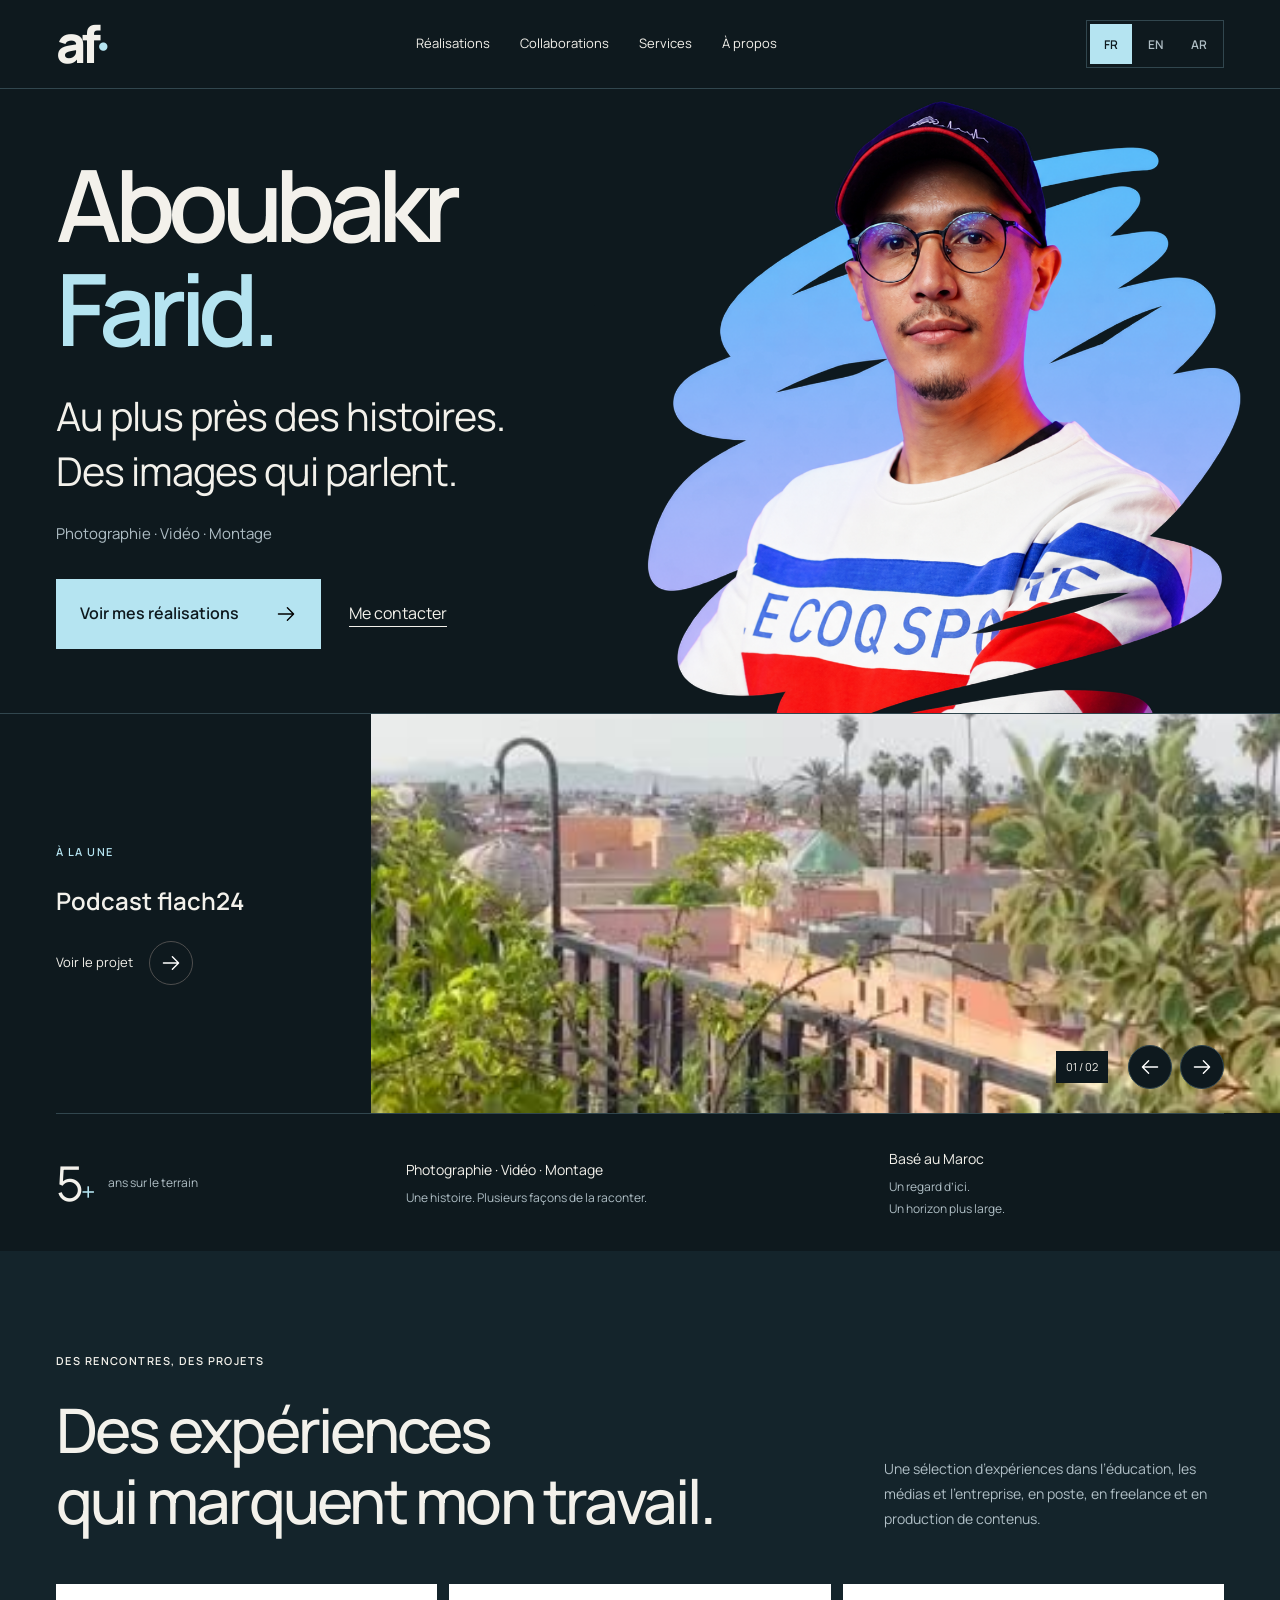
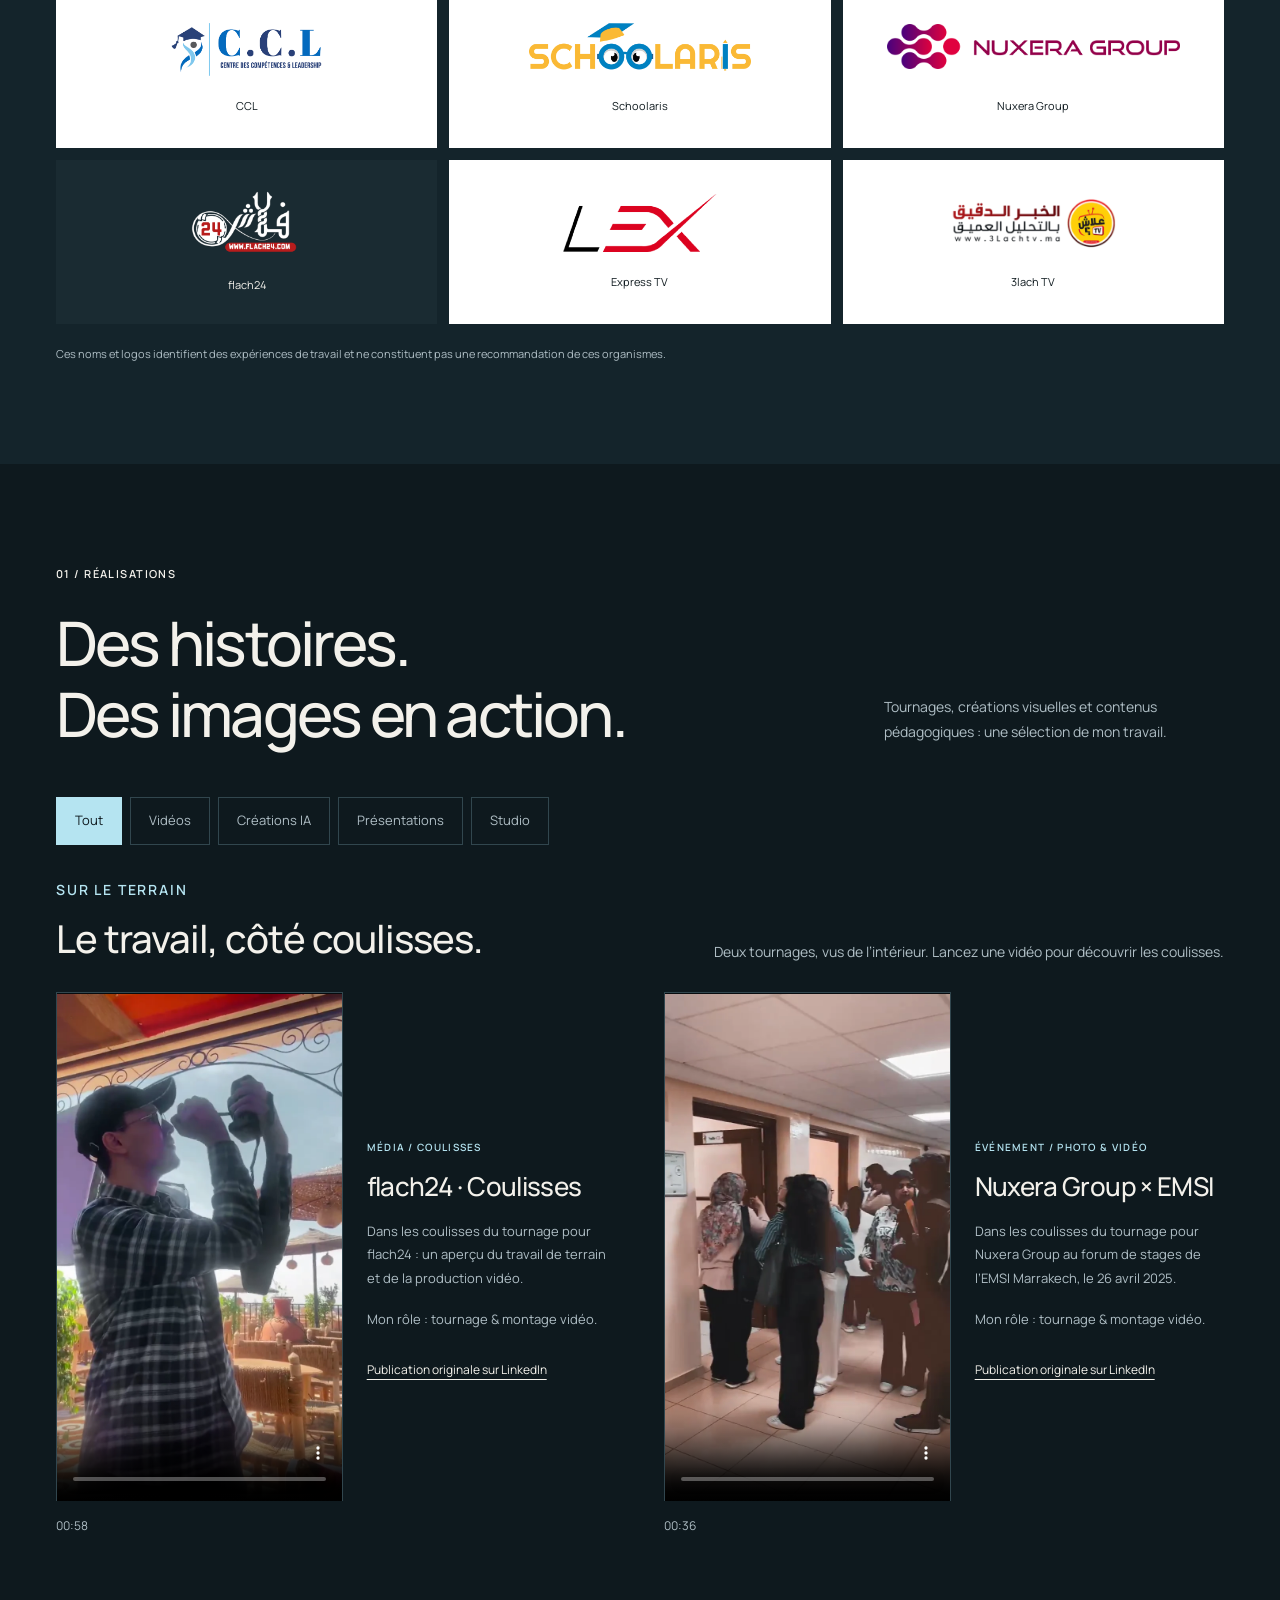
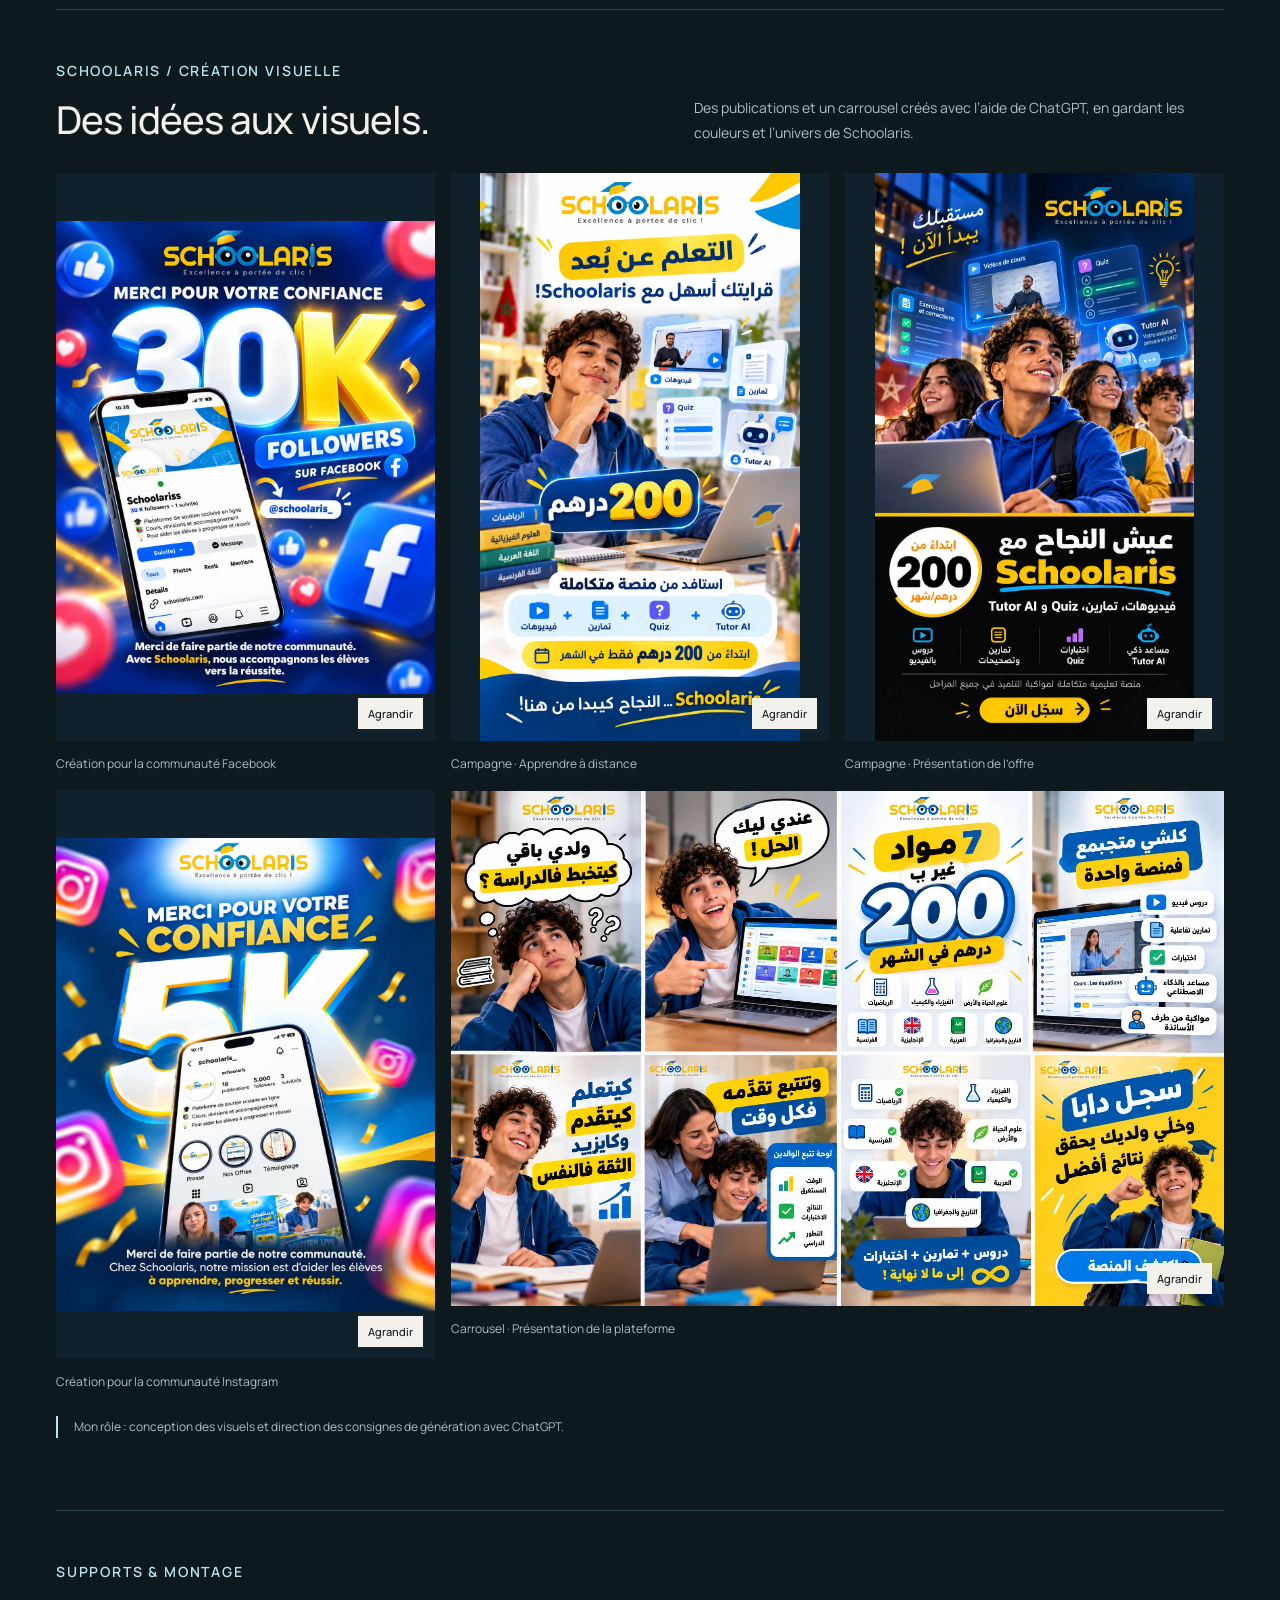
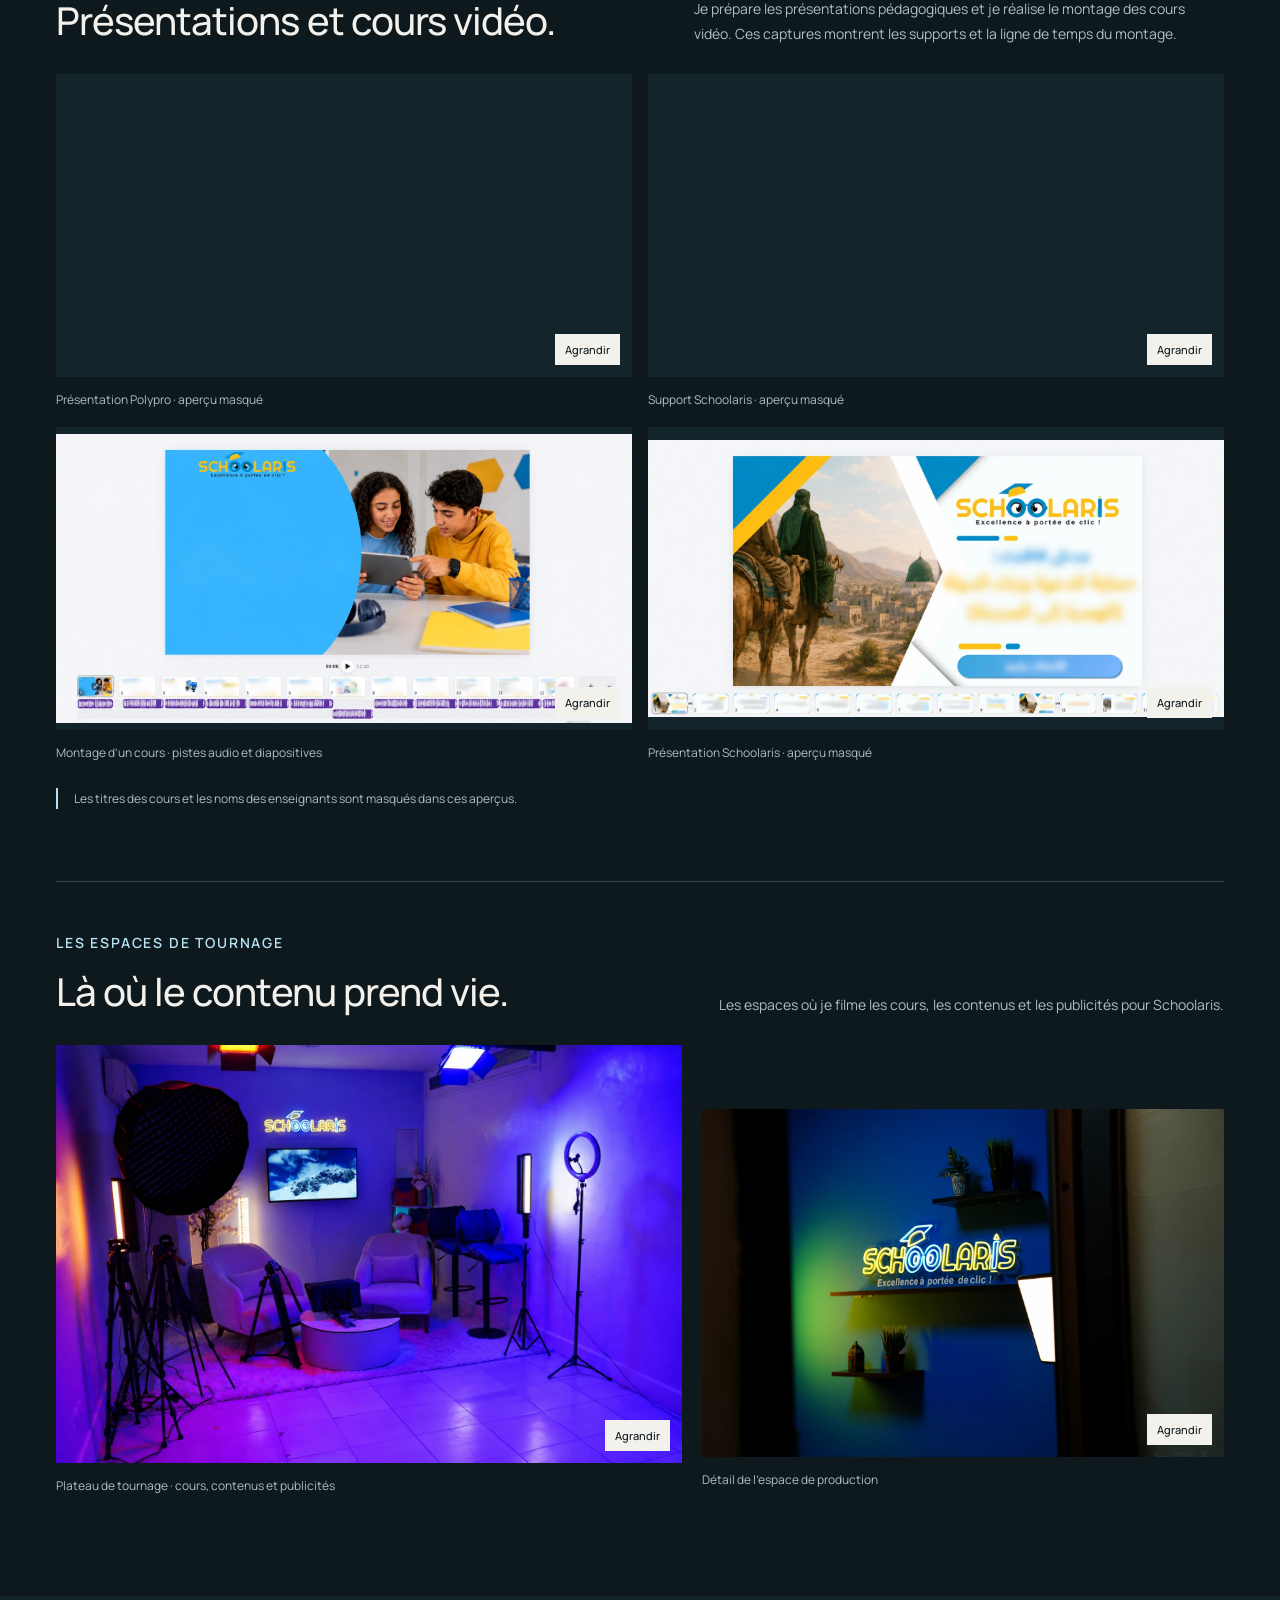
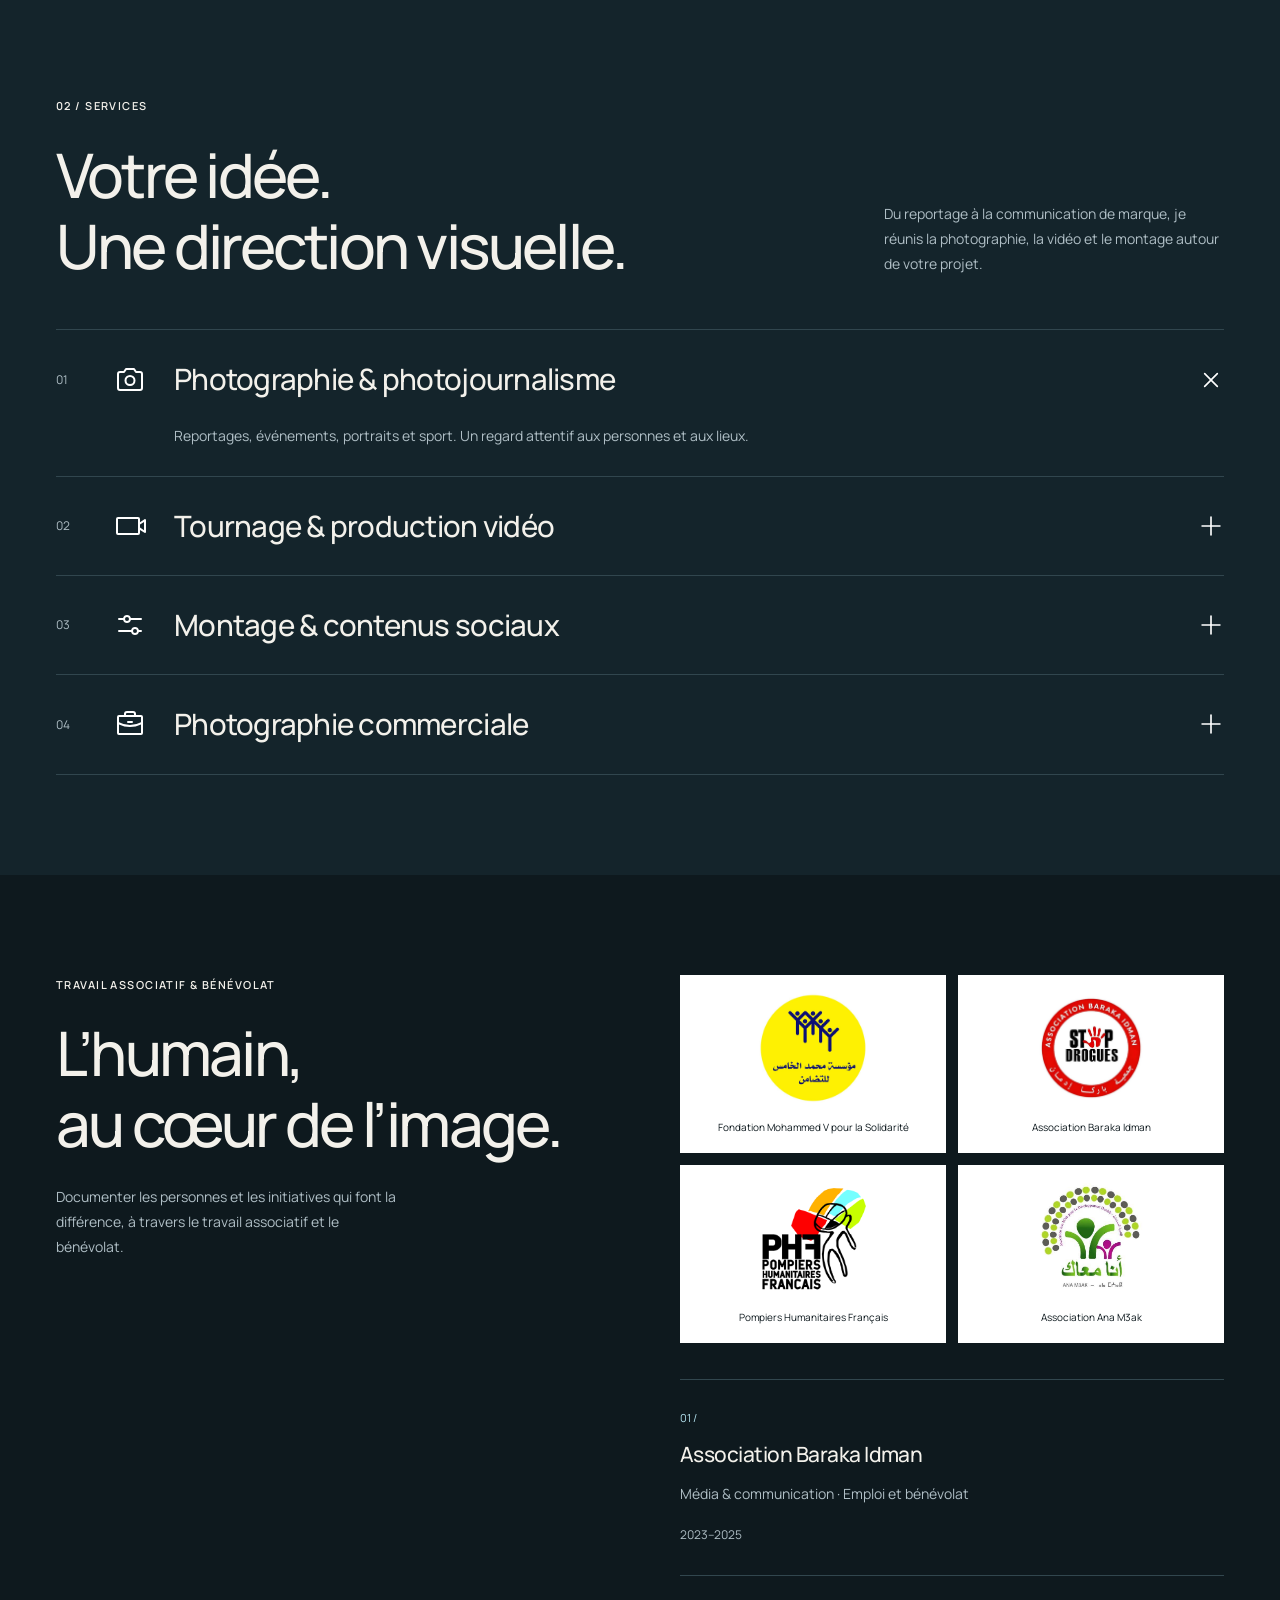
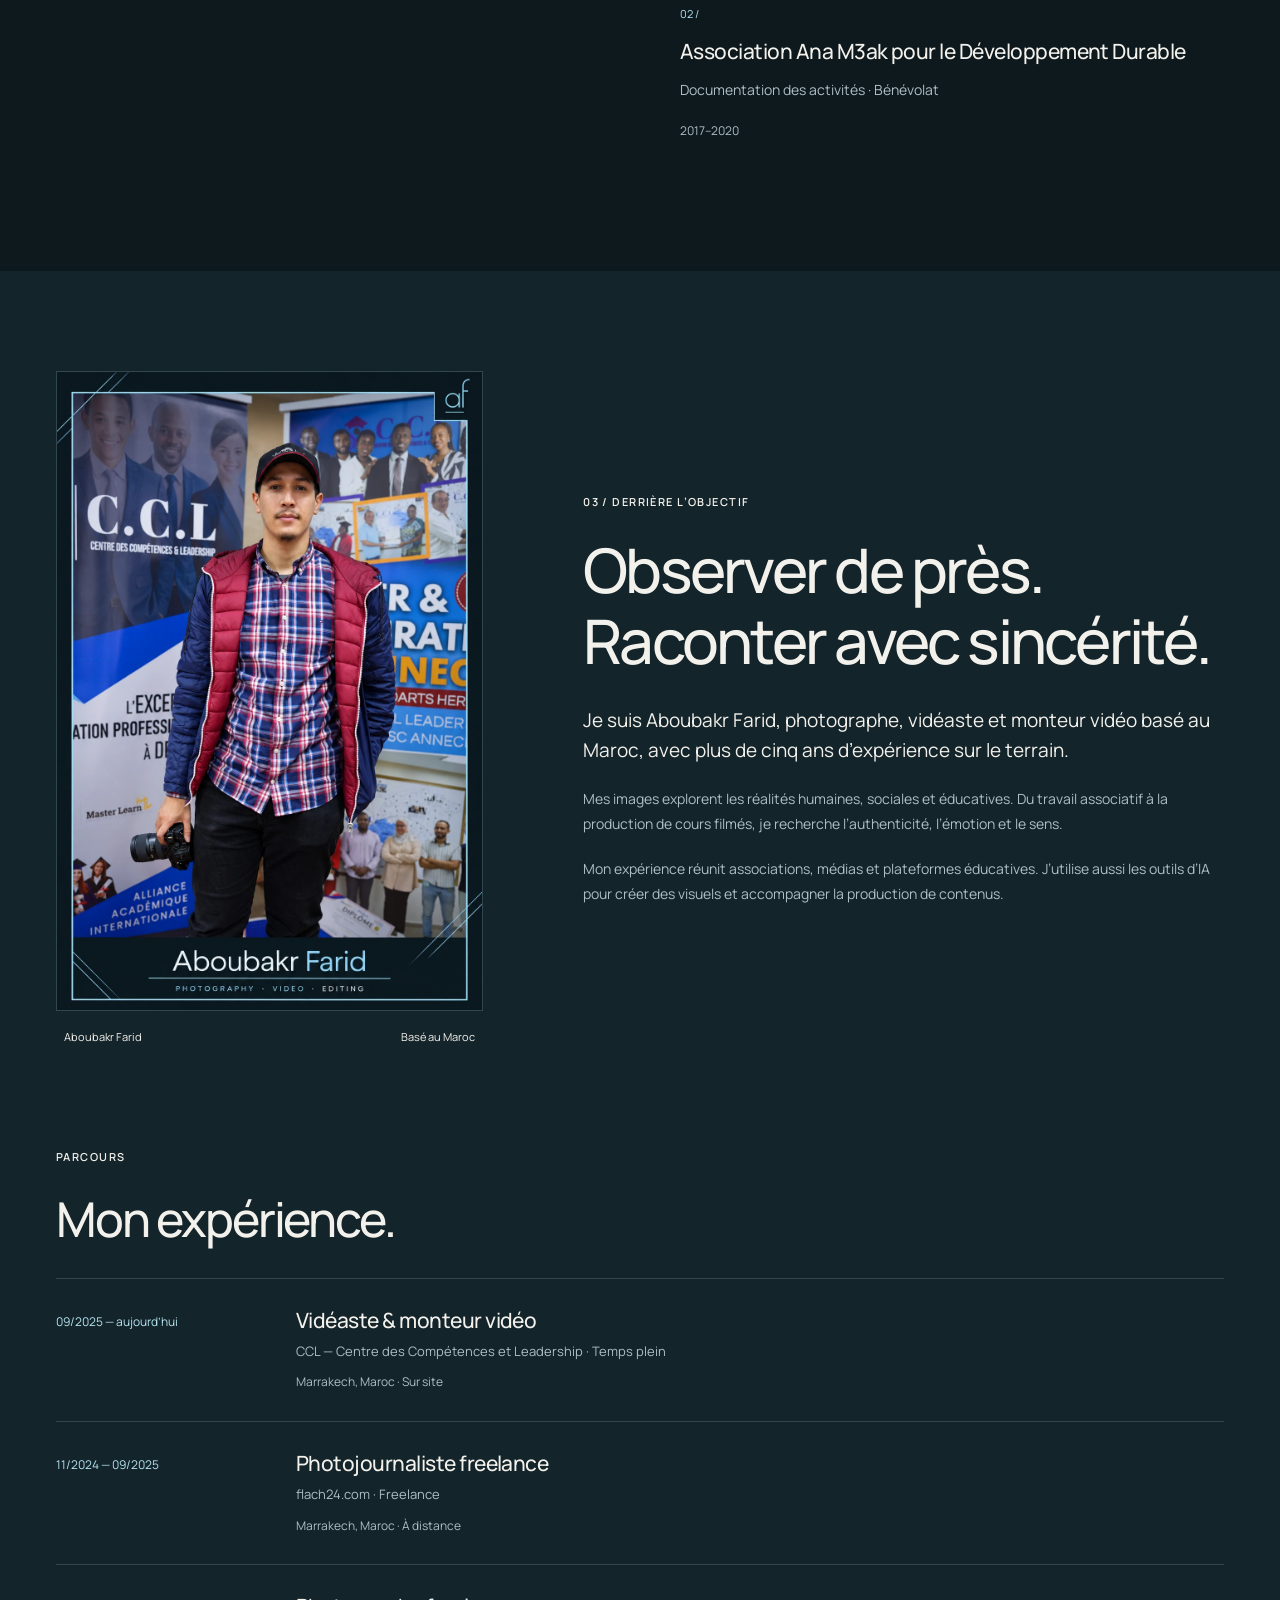
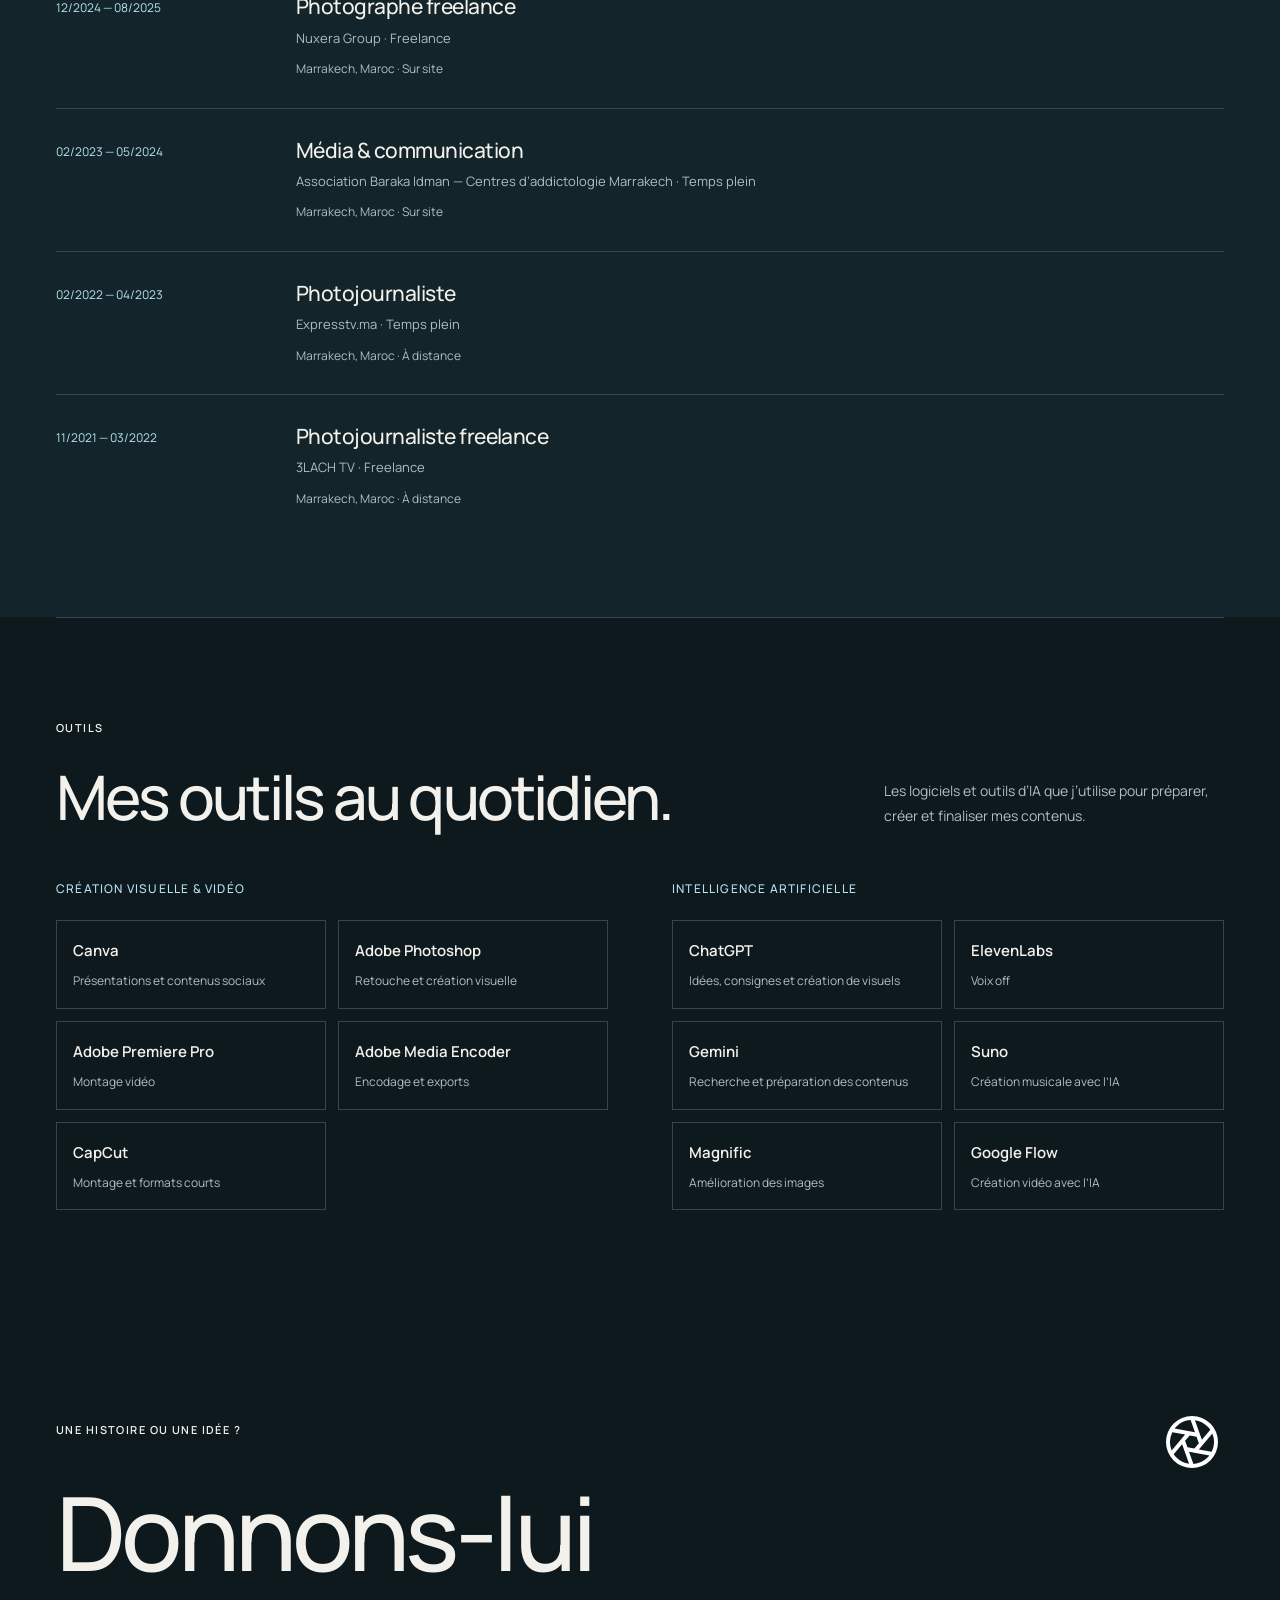
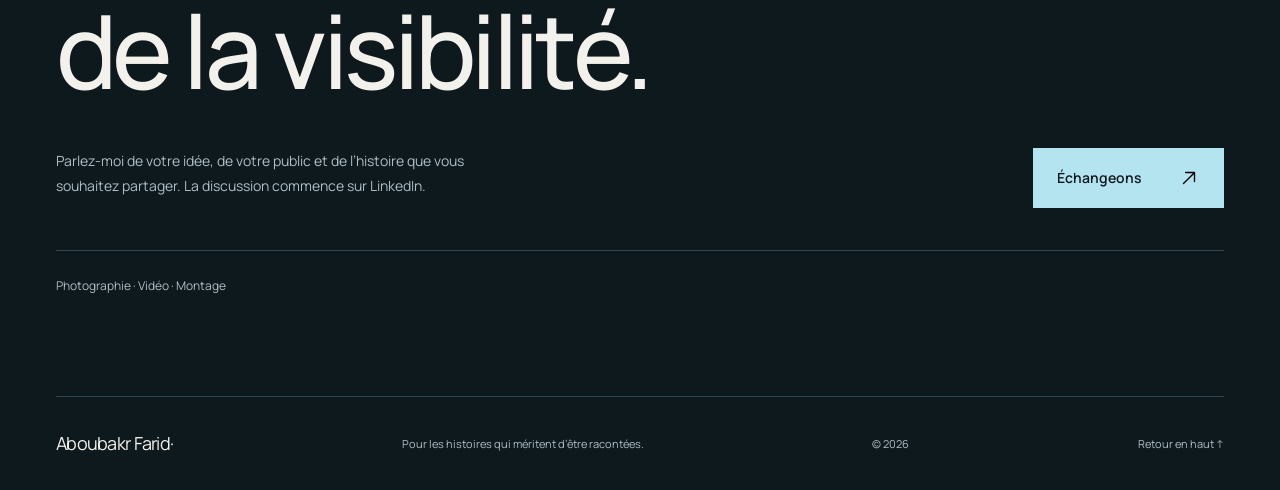
==== commit 51a82be1: "feat: add films, media galleries and French portfolio content" ====
--- a/index.html
+++ b/index.html
@@ -1,78 +1,95 @@
 <!doctype html>
-<html lang="en" dir="ltr">
+<html lang="fr" dir="ltr">
 <head>
   <meta charset="utf-8">
   <meta name="viewport" content="width=device-width,initial-scale=1">
-  <meta name="description" content="Aboubakr Farid — photographer, photojournalist, videographer and video editor based in Morocco. Discover selected work and get in touch.">
+  <meta name="description" content="Photographe, vidéaste et monteur vidéo basé au Maroc. Découvrez mes réalisations, créations visuelles, coulisses et expériences.">
   <meta name="robots" content="index,follow">
   <meta name="theme-color" content="#0e191e">
-  <meta property="og:title" content="Aboubakr Farid — Photography & Film">
-  <meta property="og:description" content="People first. Stories that stay. Photography, film and photojournalism from Morocco.">
+  <meta property="og:title" content="Aboubakr Farid — Photographie, vidéo & création">
+  <meta property="og:description" content="Photographe, vidéaste et monteur vidéo basé au Maroc. Découvrez mes réalisations, créations visuelles, coulisses et expériences.">
   <meta property="og:type" content="website">
   <meta property="og:url" content="https://aboubakrfarid.github.io/">
-  <meta property="og:image" content="https://aboubakrfarid.github.io/assets/flach24-podcast.jpg">
-  <title>Aboubakr Farid — Photography & Film</title>
+  <meta property="og:image" content="https://aboubakrfarid.github.io/assets/media/flach24-bts-poster.webp">
+  <title>Aboubakr Farid — Photographie, vidéo & création</title>
   <link rel="canonical" href="https://aboubakrfarid.github.io/">
   <link rel="icon" href="assets/favicon.svg" type="image/svg+xml">
   <link rel="preload" href="assets/fonts/manrope.ttf" as="font" type="font/ttf" crossorigin>
-  <link rel="stylesheet" href="styles.css?v=5">
-  <script src="content.js?v=5" defer></script>
-  <script src="app.js?v=5" defer></script>
+  <link rel="stylesheet" href="styles.css?v=6">
+  <script src="content.js?v=6" defer></script>
+  <script src="app.js?v=6" defer></script>
+  <script src="media.js?v=6" defer></script>
+  <link rel="stylesheet" href="media.css?v=6">
 </head>
 <body>
-<a class="skip" href="#main" data-i="skip">Skip to content</a>
+<a class="skip" href="#main" data-i="skip">Aller au contenu</a>
 <header class="site-header">
   <div class="wrap header-inner">
-    <a class="brand" href="#main" aria-label="Aboubakr Farid"><span class="brand-mark" lang="en" dir="ltr">af<span>·</span></span><span data-i="brand">PHOTOGRAPHY & FILM</span></a>
-    <nav aria-label="Main navigation"><a href="#work" data-i="navWork">Work</a><a href="#collaborations" data-i="navCollabs">Collaborations</a><a href="#services" data-i="navServices">Services</a><a href="#about" data-i="navAbout">About</a></nav>
-    <div class="header-actions"><button class="language" id="language" type="button" lang="ar" aria-label="التبديل إلى العربية">العربية</button><a class="header-contact" href="#contact"><span data-i="navContact">Let’s talk</span><img class="icon diagonal-icon" src="assets/icons/arrow-up-right.svg" width="20" height="20" alt=""></a></div>
+    <a class="brand" href="#main" aria-label="Aboubakr Farid"><span class="brand-mark" lang="en" dir="ltr">af<span>·</span></span><span data-i="brand">PHOTO & VIDÉO</span></a>
+    <nav aria-label="Main navigation"><a href="#work" data-i="navWork">Réalisations</a><a href="#collaborations" data-i="navCollabs">Collaborations</a><a href="#services" data-i="navServices">Services</a><a href="#about" data-i="navAbout">À propos</a></nav>
+    <div class="header-actions"><div class="language-switch" role="group" aria-label="Langue / Language / اللغة"><button type="button" data-language="fr" lang="fr" aria-pressed="true" aria-label="Français">FR</button><button type="button" data-language="en" lang="en" aria-pressed="false" aria-label="English">EN</button><button type="button" data-language="ar" lang="ar" aria-pressed="false" aria-label="العربية">AR</button></div><a class="header-contact" href="#contact"><span data-i="navContact">Échangeons</span><img class="icon diagonal-icon" src="assets/icons/arrow-up-right.svg" width="20" height="20" alt=""></a></div>
   </div>
 </header>
 <main id="main">
   <section class="hero" aria-labelledby="hero-title"><div class="wrap hero-inner">
-<div class="hero-copy"><h1 id="hero-title" lang="en" dir="ltr">Aboubakr<br><span>Farid.</span></h1><p class="hero-lead" data-i="heroLead">Closer to stories.<br>Images that speak.</p><p class="hero-practice" data-i="practiceLabel">Photography · Film · Editing</p><div class="hero-actions"><a class="button button-primary" href="#work"><span data-i="explore">See my work</span><img class="icon direction-icon" src="assets/icons/arrow-right.svg" width="24" height="24" alt=""></a><a class="text-link" href="https://www.linkedin.com/in/faridaboubakr1" target="_blank" rel="noopener noreferrer" data-i="heroContact">Get in touch</a></div></div>
+<div class="hero-copy"><h1 id="hero-title" lang="en" dir="ltr">Aboubakr<br><span>Farid.</span></h1><p class="hero-lead" data-i="heroLead">Au plus près des histoires.<br>Des images qui parlent.</p><p class="hero-practice" data-i="practiceLabel">Photographie · Vidéo · Montage</p><div class="hero-actions"><a class="button button-primary" href="#work"><span data-i="explore">Voir mes réalisations</span><img class="icon direction-icon" src="assets/icons/arrow-right.svg" width="24" height="24" alt=""></a><a class="text-link" href="https://www.linkedin.com/in/faridaboubakr1" target="_blank" rel="noopener noreferrer" data-i="heroContact">Me contacter</a></div></div>
 <div class="hero-portrait"><img src="assets/aboubakr-farid-hero.png" width="1254" height="1254" alt="Portrait of Aboubakr Farid" data-alt="portraitAlt" fetchpriority="high" decoding="async"></div>
 </div></section>
-<section class="featured-stage" aria-labelledby="featured-caption"><a class="featured-link" id="featured-link" href="https://lnkd.in/p/e5HZb_Nk" target="_blank" rel="noopener noreferrer"><img id="featured-image" src="assets/flach24-podcast.jpg" alt="Marrakech scene from the flach24 podcast video" data-alt="podcastAlt" width="404" height="720" loading="lazy"><span class="featured-copy"><span class="eyebrow" data-i="featured">FEATURED STORY</span><span id="featured-caption" class="featured-title" aria-live="polite" aria-atomic="true" data-i="heroCaption">flach24 podcast</span><span class="featured-watch"><span data-i="watch">View the project</span><img class="icon direction-icon" src="assets/icons/arrow-right.svg" width="22" height="22" alt=""></span></span></a><div class="featured-controls wrap"><span class="frame-count">01 / 02</span><div class="frame-controls"><button type="button" id="previous-shot" aria-label="Previous featured project"><img class="icon" src="assets/icons/arrow-right.svg" width="22" height="22" alt=""></button><button type="button" id="next-shot" aria-label="Next featured project"><img class="icon" src="assets/icons/arrow-right.svg" width="22" height="22" alt=""></button></div></div></section>
-  <div class="wrap fact-strip"><div><span class="fact-number" dir="ltr">5<span>+</span></span><span data-i="yearsShort">years in the field</span></div><div><span class="fact-label" data-i="practiceLabel">Photography · Film · Editing</span><span data-i="practiceTitle">One story. Many ways to tell it.</span></div><div><span class="fact-label" data-i="baseLabel">Based in Morocco</span><span data-i="baseTitle">A local perspective.<br>A wider outlook.</span></div></div>
+<section class="featured-stage" aria-labelledby="featured-caption"><a class="featured-link" id="featured-link" href="https://lnkd.in/p/e5HZb_Nk" target="_blank" rel="noopener noreferrer"><img id="featured-image" src="assets/flach24-podcast.jpg" alt="Marrakech scene from the flach24 podcast video" data-alt="podcastAlt" width="404" height="720" loading="lazy"><span class="featured-copy"><span class="eyebrow" data-i="featured">À LA UNE</span><span id="featured-caption" class="featured-title" aria-live="polite" aria-atomic="true" data-i="heroCaption">Podcast flach24</span><span class="featured-watch"><span data-i="watch">Voir le projet</span><img class="icon direction-icon" src="assets/icons/arrow-right.svg" width="22" height="22" alt=""></span></span></a><div class="featured-controls wrap"><span class="frame-count">01 / 02</span><div class="frame-controls"><button type="button" id="previous-shot" aria-label="Previous featured project"><img class="icon" src="assets/icons/arrow-right.svg" width="22" height="22" alt=""></button><button type="button" id="next-shot" aria-label="Next featured project"><img class="icon" src="assets/icons/arrow-right.svg" width="22" height="22" alt=""></button></div></div></section>
+  <div class="wrap fact-strip"><div><span class="fact-number" dir="ltr">5<span>+</span></span><span data-i="yearsShort">ans sur le terrain</span></div><div><span class="fact-label" data-i="practiceLabel">Photographie · Vidéo · Montage</span><span data-i="practiceTitle">Une histoire. Plusieurs façons de la raconter.</span></div><div><span class="fact-label" data-i="baseLabel">Basé au Maroc</span><span data-i="baseTitle">Un regard d’ici.<br>Un horizon plus large.</span></div></div>
   <section class="paper collaborations" id="collaborations"><div class="wrap section">
-    <div class="section-heading"><div><p class="eyebrow" data-i="logoKicker">PEOPLE, PROJECTS & PURPOSE</p><h2 data-i="logoTitle">Places my work<br>has taken me.</h2></div><p class="section-description" data-i="logoDesc">Selected experience across education, media and business — through in-house work, freelance projects and content production.</p></div>
+    <div class="section-heading"><div><p class="eyebrow" data-i="logoKicker">DES RENCONTRES, DES PROJETS</p><h2 data-i="logoTitle">Des expériences<br>qui marquent mon travail.</h2></div><p class="section-description" data-i="logoDesc">Une sélection d’expériences dans l’éducation, les médias et l’entreprise, en poste, en freelance et en production de contenus.</p></div>
     <ul class="logo-grid" aria-label="Selected organizations">
       <li><a href="https://www.ccl.ma/" target="_blank" rel="noopener noreferrer"><img src="assets/logos/ccl.png" alt="CCL — Centre des Compétences et Leadership" loading="lazy" width="579" height="220"><span lang="en" dir="ltr">CCL</span></a></li>
-      <li><a href="https://www.schoolaris.com/" target="_blank" rel="noopener noreferrer"><img src="assets/logos/schoolaris.png" alt="Schoolaris" loading="lazy" width="1652" height="440"><span lang="en" dir="ltr">Schoolaris</span></a></li>
+      <li><a href="https://www.schoolaris.com/" target="_blank" rel="noopener noreferrer"><img src="assets/logos/schoolaris.png" alt="Schoolaris" loading="lazy" width="1652" height="432"><span lang="en" dir="ltr">Schoolaris</span></a></li>
       <li><a href="https://www.nuxeragroup.com/" target="_blank" rel="noopener noreferrer"><img src="assets/logos/nuxera.png" alt="Nuxera Group" loading="lazy" width="3221" height="496"><span lang="en" dir="ltr">Nuxera Group</span></a></li>
-      <li class="logo-dark"><a href="https://www.flach24.com/" target="_blank" rel="noopener noreferrer"><img src="assets/logos/flach24.png" alt="flach24 — فلاش24" loading="lazy" width="700" height="380"><span lang="en" dir="ltr">flach24</span></a></li>
-      <li><a href="https://expresstv.ma/" target="_blank" rel="noopener noreferrer"><img src="assets/logos/express-tv.webp" alt="Express TV — اكسبريس TV" loading="lazy" width="308" height="114"><span lang="en" dir="ltr">Express TV</span></a></li>
-      <li><a href="https://3lachtv.ma/" target="_blank" rel="noopener noreferrer"><img src="assets/logos/3lach-tv.png" alt="3lach TV — علاش تيفي" loading="lazy" width="400" height="200"><span lang="en" dir="ltr">3lach TV</span></a></li>
-    </ul><p class="logo-note" data-i="logoNote">Names and marks identify past work; they do not imply endorsement.</p>
+      <li class="logo-dark"><a href="https://www.flach24.com/" target="_blank" rel="noopener noreferrer"><img src="assets/logos/flach24.png" alt="flach24 — فلاش24" loading="lazy" width="697" height="404"><span lang="en" dir="ltr">flach24</span></a></li>
+      <li><a href="https://expresstv.ma/" target="_blank" rel="noopener noreferrer"><img src="assets/logos/express-tv.webp" alt="Express TV — اكسبريس TV" loading="lazy" width="302" height="114"><span lang="en" dir="ltr">Express TV</span></a></li>
+      <li><a href="https://3lachtv.ma/" target="_blank" rel="noopener noreferrer"><img src="assets/logos/3lach-tv.png" alt="3lach TV — علاش تيفي" loading="lazy" width="1762" height="538"><span lang="en" dir="ltr">3lach TV</span></a></li>
+    </ul><p class="logo-note" data-i="logoNote">Ces noms et logos identifient des expériences de travail et ne constituent pas une recommandation de ces organismes.</p>
   </div></section>
-  <section class="wrap section" id="work">
-    <div class="section-heading"><div><p class="eyebrow" data-i="workKicker">01 / SELECTED WORK</p><h2 data-i="workTitle">Stories<br>in motion.</h2></div><p class="section-description" data-i="workDesc">A selection of media, event and educational projects.</p></div>
-    <div class="work-grid">
-      <article class="work-card"><a class="work-image" href="https://lnkd.in/p/e5HZb_Nk" target="_blank" rel="noopener noreferrer"><img src="assets/flach24-podcast.jpg" width="1280" height="720" loading="lazy" alt="Marrakech scene from the flach24 podcast video" data-alt="podcastAlt"><span class="image-index" aria-hidden="true">01</span><span class="image-action" data-i="watch">View the project ↗</span></a><div class="work-meta"><p class="eyebrow" data-i="podcastType">MEDIA / BEHIND THE SCENES</p><span dir="ltr">2025</span></div><h3 data-i="podcastTitle">flach24 podcast</h3><p data-i="podcastDescription">Documenting the first episodes of the flach24 podcast, with presenter Mohamed El Mrikhi and guest El Ghali El Ghailani.</p></article>
-      <article class="work-card work-card-offset"><a class="work-image" href="https://lnkd.in/p/eQeNYYc7" target="_blank" rel="noopener noreferrer"><img src="assets/nuxera-event.jpg" width="1280" height="720" loading="lazy" alt="EMSI Marrakech venue from the Nuxera event video" data-alt="eventAlt"><span class="image-index" aria-hidden="true">02</span><span class="image-action" data-i="watch">View the project ↗</span></a><div class="work-meta"><p class="eyebrow" data-i="eventType">EVENT / PHOTOGRAPHY & VIDEO</p><span dir="ltr">2025</span></div><h3 lang="en" dir="ltr">Nuxera Group × EMSI</h3><p data-i="eventDescription">Coverage of Nuxera Group at the EMSI Marrakech Internship Fair on April 26, 2025, capturing the team's presence and conversations with students.</p></article>
-    </div>
-    <article class="education-project"><div class="education-cover"><p class="eyebrow" data-i="projectCategory">EDUCATIONAL CONTENT</p><img src="assets/logos/schoolaris.png" alt="Schoolaris" width="1652" height="440" loading="lazy"><p data-i="projectNote">Case study / Content production</p></div><div class="education-story"><h3 data-i="projectHeading">Making learning<br>more engaging.</h3><p data-i="projectBody">For Schoolaris, I filmed and edited educational lessons, promotional videos and social media reels, supporting a more engaging online learning experience.</p><ul><li data-i="p1">Courses for primary, middle and high school</li><li data-i="p2">Promotional content for parents and students</li><li data-i="p3">End-to-end editing and post-production</li></ul><p class="credit" data-i="credit">Project associated with CCL — Centre des Compétences et Leadership.</p></div></article>
-  </section>
-  <section class="paper" id="services"><div class="wrap section"><div class="section-heading"><div><p class="eyebrow" data-i="servicesKicker">02 / SERVICES</p><h2 data-i="servicesTitle">Your idea.<br>A clear visual direction.</h2></div><p class="section-description" data-i="servicesDesc">From a documentary moment to a brand story, I bring photography, filming and editing together around your project.</p></div>
+<section class="wrap section" id="work">
+    <div class="section-heading"><div><p class="eyebrow" data-i="workKicker">01 / RÉALISATIONS</p><h2 data-i="workTitle">Des histoires.<br>Des images en action.</h2></div><p class="section-description" data-i="workDesc">Tournages, créations visuelles et contenus pédagogiques : une sélection de mon travail.</p></div>
+    <div class="work-filters" role="group" data-label="filterLabel" aria-label="Filtrer les réalisations" hidden><button type="button" data-work-filter="all" aria-pressed="true" data-i="filterAll">Tout</button><button type="button" data-work-filter="videos" aria-pressed="false" data-i="filterVideos">Vidéos</button><button type="button" data-work-filter="social" aria-pressed="false" data-i="filterSocial">Créations IA</button><button type="button" data-work-filter="lessons" aria-pressed="false" data-i="filterLessons">Présentations</button><button type="button" data-work-filter="studio" aria-pressed="false" data-i="filterStudio">Studio</button></div><p class="sr-only" id="work-status" aria-live="polite" aria-atomic="true"></p>
+<div class="work-group" data-work-kind="videos"><div class="case-heading"><div><p class="eyebrow" data-i="filmKicker">SUR LE TERRAIN</p><h3 data-i="filmTitle">Le travail, côté coulisses.</h3></div><p data-i="filmDescription">Deux tournages, vus de l’intérieur. Lancez une vidéo pour découvrir les coulisses.</p></div><div class="video-cases"><article class="video-case"><div><video controls playsinline preload="none" poster="assets/media/flach24-bts-poster.webp" width="720" height="1280" data-label="podcastTitle" aria-label="flach24 · Coulisses"><source src="assets/media/flach24-bts.mp4" type="video/mp4"><p data-i="videoFallback">Si la vidéo ne se lance pas, ouvrez la publication originale.</p></video><span class="video-duration" dir="ltr">00:58</span></div><div><p class="eyebrow" data-i="podcastType">MÉDIA / COULISSES</p><h4 data-i="podcastTitle">flach24 · Coulisses</h4><p data-i="podcastDescription">Dans les coulisses du tournage pour flach24 : un aperçu du travail de terrain et de la production vidéo.</p><p data-i="videoRole">Mon rôle : tournage & montage vidéo.</p><a class="video-link" href="https://lnkd.in/p/e5HZb_Nk" target="_blank" rel="noopener noreferrer" data-i="originalPost">Publication originale sur LinkedIn</a><p class="video-error" data-i="videoError" role="status" hidden>La vidéo n’a pas pu être chargée. La publication originale reste disponible.</p></div></article><article class="video-case"><div><video controls playsinline preload="none" poster="assets/media/nuxera-bts-poster.webp" width="720" height="1280" data-label="eventTitle" aria-label="Nuxera Group × EMSI"><source src="assets/media/nuxera-bts.mp4" type="video/mp4"><p data-i="videoFallback">Si la vidéo ne se lance pas, ouvrez la publication originale.</p></video><span class="video-duration" dir="ltr">00:36</span></div><div><p class="eyebrow" data-i="eventType">ÉVÉNEMENT / PHOTO & VIDÉO</p><h4 data-i="eventTitle">Nuxera Group × EMSI</h4><p data-i="eventDescription">Dans les coulisses du tournage pour Nuxera Group au forum de stages de l’EMSI Marrakech, le 26 avril 2025.</p><p data-i="videoRole">Mon rôle : tournage & montage vidéo.</p><a class="video-link" href="https://lnkd.in/p/eQeNYYc7" target="_blank" rel="noopener noreferrer" data-i="originalPost">Publication originale sur LinkedIn</a><p class="video-error" data-i="videoError" role="status" hidden>La vidéo n’a pas pu être chargée. La publication originale reste disponible.</p></div></article></div></div>
+<div class="work-group media-section" data-work-kind="social"><div class="case-heading"><div><p class="eyebrow" data-i="socialKicker">SCHOOLARIS / CRÉATION VISUELLE</p><h3 data-i="socialTitle">Des idées aux visuels.</h3></div><p data-i="socialDescription">Des publications et un carrousel créés avec l’aide de ChatGPT, en gardant les couleurs et l’univers de Schoolaris.</p></div><div class="gallery-grid social-gallery">
+<figure class="gallery-item"><a class="gallery-open" href="assets/media/social-facebook.webp" data-gallery="social" data-full="assets/media/social-facebook.webp" data-caption="social1"><img src="assets/media/social-facebook.webp" width="1122" height="1402" alt="Création pour la communauté Facebook" data-alt="social1" loading="lazy" decoding="async"><span class="image-action" data-i="enlarge">Agrandir</span></a><figcaption data-i="social1">Création pour la communauté Facebook</figcaption></figure>
+<figure class="gallery-item"><a class="gallery-open" href="assets/media/social-learning.webp" data-gallery="social" data-full="assets/media/social-learning.webp" data-caption="social2"><img src="assets/media/social-learning.webp" width="941" height="1672" alt="Campagne · Apprendre à distance" data-alt="social2" loading="lazy" decoding="async"><span class="image-action" data-i="enlarge">Agrandir</span></a><figcaption data-i="social2">Campagne · Apprendre à distance</figcaption></figure>
+<figure class="gallery-item"><a class="gallery-open" href="assets/media/social-success.webp" data-gallery="social" data-full="assets/media/social-success.webp" data-caption="social3"><img src="assets/media/social-success.webp" width="941" height="1672" alt="Campagne · Présentation de l’offre" data-alt="social3" loading="lazy" decoding="async"><span class="image-action" data-i="enlarge">Agrandir</span></a><figcaption data-i="social3">Campagne · Présentation de l’offre</figcaption></figure>
+<figure class="gallery-item"><a class="gallery-open" href="assets/media/social-instagram.webp" data-gallery="social" data-full="assets/media/social-instagram.webp" data-caption="social4"><img src="assets/media/social-instagram.webp" width="1122" height="1402" alt="Création pour la communauté Instagram" data-alt="social4" loading="lazy" decoding="async"><span class="image-action" data-i="enlarge">Agrandir</span></a><figcaption data-i="social4">Création pour la communauté Instagram</figcaption></figure>
+<figure class="gallery-item"><a class="gallery-open" href="assets/media/social-carousel.webp" data-gallery="social" data-full="assets/media/social-carousel.webp" data-caption="social5"><img src="assets/media/social-carousel.webp" width="1536" height="1024" alt="Carrousel · Présentation de la plateforme" data-alt="social5" loading="lazy" decoding="async"><span class="image-action" data-i="enlarge">Agrandir</span></a><figcaption data-i="social5">Carrousel · Présentation de la plateforme</figcaption></figure>
+</div><p class="context-note" data-i="socialNote">Mon rôle : conception des visuels et direction des consignes de génération avec ChatGPT.</p></div>
+<div class="work-group media-section" data-work-kind="lessons"><div class="case-heading"><div><p class="eyebrow" data-i="lessonKicker">SUPPORTS & MONTAGE</p><h3 data-i="lessonTitle">Présentations et cours vidéo.</h3></div><p data-i="lessonDescription">Je prépare les présentations pédagogiques et je réalise le montage des cours vidéo. Ces captures montrent les supports et la ligne de temps du montage.</p></div><div class="gallery-grid presentation-gallery">
+<figure class="gallery-item"><a class="gallery-open" href="assets/media/presentation-01.webp" data-gallery="lessons" data-full="assets/media/presentation-01.webp" data-caption="lesson1"><img src="assets/media/presentation-01.webp" width="1590" height="990" alt="Présentation Polypro · aperçu masqué" data-alt="lesson1" loading="lazy" decoding="async"><span class="image-action" data-i="enlarge">Agrandir</span></a><figcaption data-i="lesson1">Présentation Polypro · aperçu masqué</figcaption></figure>
+<figure class="gallery-item"><a class="gallery-open" href="assets/media/presentation-02.webp" data-gallery="lessons" data-full="assets/media/presentation-02.webp" data-caption="lesson2"><img src="assets/media/presentation-02.webp" width="1600" height="766" alt="Support Schoolaris · aperçu masqué" data-alt="lesson2" loading="lazy" decoding="async"><span class="image-action" data-i="enlarge">Agrandir</span></a><figcaption data-i="lesson2">Support Schoolaris · aperçu masqué</figcaption></figure>
+<figure class="gallery-item"><a class="gallery-open" href="assets/media/presentation-03.webp" data-gallery="lessons" data-full="assets/media/presentation-03.webp" data-caption="lesson3"><img src="assets/media/presentation-03.webp" width="1600" height="804" alt="Montage d’un cours · pistes audio et diapositives" data-alt="lesson3" loading="lazy" decoding="async"><span class="image-action" data-i="enlarge">Agrandir</span></a><figcaption data-i="lesson3">Montage d’un cours · pistes audio et diapositives</figcaption></figure>
+<figure class="gallery-item"><a class="gallery-open" href="assets/media/presentation-04.webp" data-gallery="lessons" data-full="assets/media/presentation-04.webp" data-caption="lesson4"><img src="assets/media/presentation-04.webp" width="1600" height="770" alt="Présentation Schoolaris · aperçu masqué" data-alt="lesson4" loading="lazy" decoding="async"><span class="image-action" data-i="enlarge">Agrandir</span></a><figcaption data-i="lesson4">Présentation Schoolaris · aperçu masqué</figcaption></figure>
+</div><p class="context-note" data-i="lessonNote">Les titres des cours et les noms des enseignants sont masqués dans ces aperçus.</p></div>
+<div class="work-group media-section" data-work-kind="studio"><div class="case-heading"><div><p class="eyebrow" data-i="studioKicker">LES ESPACES DE TOURNAGE</p><h3 data-i="studioTitle">Là où le contenu prend vie.</h3></div><p data-i="studioDescription">Les espaces où je filme les cours, les contenus et les publicités pour Schoolaris.</p></div><div class="studio-gallery">
+<figure class="gallery-item"><a class="gallery-open" href="assets/media/studio-wide.webp" data-gallery="studio" data-full="assets/media/studio-wide.webp" data-caption="studio1"><img src="assets/media/studio-wide.webp" width="1536" height="1024" alt="Plateau de tournage · cours, contenus et publicités" data-alt="studio1" loading="lazy" decoding="async"><span class="image-action" data-i="enlarge">Agrandir</span></a><figcaption data-i="studio1">Plateau de tournage · cours, contenus et publicités</figcaption></figure>
+<figure class="gallery-item"><a class="gallery-open" href="assets/media/studio-detail.webp" data-gallery="studio" data-full="assets/media/studio-detail.webp" data-caption="studio2"><img src="assets/media/studio-detail.webp" width="1600" height="1066" alt="Détail de l’espace de production" data-alt="studio2" loading="lazy" decoding="async"><span class="image-action" data-i="enlarge">Agrandir</span></a><figcaption data-i="studio2">Détail de l’espace de production</figcaption></figure>
+</div></div>
+</section>
+  <section class="paper" id="services"><div class="wrap section"><div class="section-heading"><div><p class="eyebrow" data-i="servicesKicker">02 / SERVICES</p><h2 data-i="servicesTitle">Votre idée.<br>Une direction visuelle.</h2></div><p class="section-description" data-i="servicesDesc">Du reportage à la communication de marque, je réunis la photographie, la vidéo et le montage autour de votre projet.</p></div>
     <div class="services-list">
-      <details open><summary><span class="service-number" aria-hidden="true">01</span><img class="service-icon" src="assets/icons/camera.svg" width="32" height="32" alt=""><h3 data-i="s1">Photography & photojournalism</h3><img class="expand-icon" src="assets/icons/plus.svg" width="24" height="24" alt=""></summary><p data-i="s1d">Documentary stories, event coverage, portraits and sports. An authentic look at people and the places they shape.</p></details>
-      <details><summary><span class="service-number" aria-hidden="true">02</span><img class="service-icon" src="assets/icons/video-camera.svg" width="32" height="32" alt=""><h3 data-i="s2">Videography & production</h3><img class="expand-icon" src="assets/icons/plus.svg" width="24" height="24" alt=""></summary><p data-i="s2d">Educational courses, institutional films and promotional content. Filming with a clear story in mind.</p></details>
-      <details><summary><span class="service-number" aria-hidden="true">03</span><img class="service-icon" src="assets/icons/sliders-horizontal.svg" width="32" height="32" alt=""><h3 data-i="s3">Editing & social content</h3><img class="expand-icon" src="assets/icons/plus.svg" width="24" height="24" alt=""></summary><p data-i="s3d">Video editing, post-production and short-form reels, using Adobe Premiere Pro and Media Encoder.</p></details>
-      <details><summary><span class="service-number" aria-hidden="true">04</span><img class="service-icon" src="assets/icons/briefcase.svg" width="32" height="32" alt=""><h3 data-i="s4">Commercial imagery</h3><img class="expand-icon" src="assets/icons/plus.svg" width="24" height="24" alt=""></summary><p data-i="s4d">Photography for businesses, restaurants and real estate. Images designed around your communication needs.</p></details>
+      <details open><summary><span class="service-number" aria-hidden="true">01</span><img class="service-icon" src="assets/icons/camera.svg" width="32" height="32" alt=""><h3 data-i="s1">Photographie & photojournalisme</h3><img class="expand-icon" src="assets/icons/plus.svg" width="24" height="24" alt=""></summary><p data-i="s1d">Reportages, événements, portraits et sport. Un regard attentif aux personnes et aux lieux.</p></details>
+      <details><summary><span class="service-number" aria-hidden="true">02</span><img class="service-icon" src="assets/icons/video-camera.svg" width="32" height="32" alt=""><h3 data-i="s2">Tournage & production vidéo</h3><img class="expand-icon" src="assets/icons/plus.svg" width="24" height="24" alt=""></summary><p data-i="s2d">Cours filmés, vidéos institutionnelles et contenus publicitaires. Des images au service d’une histoire claire.</p></details>
+      <details><summary><span class="service-number" aria-hidden="true">03</span><img class="service-icon" src="assets/icons/sliders-horizontal.svg" width="32" height="32" alt=""><h3 data-i="s3">Montage & contenus sociaux</h3><img class="expand-icon" src="assets/icons/plus.svg" width="24" height="24" alt=""></summary><p data-i="s3d">Montage, postproduction et formats courts pour les réseaux sociaux, avec Premiere Pro, Media Encoder et CapCut.</p></details>
+      <details><summary><span class="service-number" aria-hidden="true">04</span><img class="service-icon" src="assets/icons/briefcase.svg" width="32" height="32" alt=""><h3 data-i="s4">Photographie commerciale</h3><img class="expand-icon" src="assets/icons/plus.svg" width="24" height="24" alt=""></summary><p data-i="s4d">Photographies pour les entreprises, les restaurants et l’immobilier, adaptées à leurs besoins de communication.</p></details>
     </div>
   </div></section>
-  <section class="wrap section community" id="community"><div><p class="eyebrow" data-i="communityKicker">COMMUNITY & VOLUNTEERING</p><h2 data-i="communityTitle">Images with<br>a human purpose.</h2><p data-i="communityBody">Documenting the people and initiatives making a difference, through association work and volunteering.</p></div><div class="community-side"><ul class="community-logo-grid" aria-label="Community organizations">
+  <section class="wrap section community" id="community"><div><p class="eyebrow" data-i="communityKicker">TRAVAIL ASSOCIATIF & BÉNÉVOLAT</p><h2 data-i="communityTitle">L’humain,<br>au cœur de l’image.</h2><p data-i="communityBody">Documenter les personnes et les initiatives qui font la différence, à travers le travail associatif et le bénévolat.</p></div><div class="community-side"><ul class="community-logo-grid" aria-label="Community organizations">
 <li><img src="assets/logos/mohammed-v-foundation.jpg" width="556" height="551" loading="lazy" alt="Fondation Mohammed V pour la Solidarité — مؤسسة محمد الخامس للتضامن"><span data-i="foundationName">Fondation Mohammed V pour la Solidarité</span></li>
 <li><img src="assets/logos/baraka-idman.jpg" width="447" height="447" loading="lazy" alt="Association Baraka Idman — جمعية بركة إدمان"><span data-i="charityBaraka">Association Baraka Idman</span></li>
-<li><img src="assets/logos/phf.png" width="324" height="405" loading="lazy" alt="PHF — Pompiers Humanitaires Français"><span lang="fr" dir="ltr">Pompiers Humanitaires Français</span></li>
+<li><img src="assets/logos/phf.png" width="320" height="320" loading="lazy" alt="PHF — Pompiers Humanitaires Français"><span lang="fr" dir="ltr">Pompiers Humanitaires Français</span></li>
 <li><img src="assets/logos/ana-m3ak.jpg" width="415" height="415" loading="lazy" alt="Association Ana M3ak pour le Développement Durable — جمعية أنا معاك للتنمية المستدامة"><span data-i="charityAna">Association Ana M3ak</span></li>
-</ul><div class="community-records"><article><span class="community-number" aria-hidden="true">01 /</span><h3 data-i="charityBaraka">Association Baraka Idman</h3><p data-i="barakaRole">Media & communication · Employment and volunteering</p><span class="date" dir="ltr">2023–2025</span></article><article><span class="community-number" aria-hidden="true">02 /</span><h3 data-i="charityAnaLong">Association Ana M3ak pour le Développement Durable</h3><p data-i="anaRole">Documenting association activities · Volunteering</p><span class="date" dir="ltr">2017–2020</span></article></div></div></section>
-  <section class="paper" id="about"><div class="wrap section about-grid"><div class="about-visual"><img src="assets/aboubakr-farid.jpg" width="400" height="400" alt="Portrait of Aboubakr Farid" data-alt="portraitAlt" loading="lazy"><div class="portrait-caption"><span lang="en" dir="ltr">Aboubakr Farid</span><span data-i="baseLabel">Based in Morocco</span></div></div><div class="about-copy"><p class="eyebrow" data-i="aboutKicker">03 / BEHIND THE LENS</p><h2 data-i="aboutTitle">Observing closely.<br>Telling it honestly.</h2><p class="about-lead" data-i="aboutLead">I'm Aboubakr, a visual storyteller based in Morocco with over five years of field experience.</p><p data-i="aboutBody">My work explores human, social and educational realities. From documenting humanitarian missions to producing educational films, I focus on authenticity, emotion and the meaning behind each image.</p><p data-i="aboutBody2">My experience brings together associations, media outlets and educational platforms, creating visual content for digital channels.</p></div></div>
-    <div class="wrap timeline-section"><p class="eyebrow" data-i="experienceKicker">THE PATH SO FAR</p><div class="timeline"><article><span dir="ltr">2025 —</span><p data-i="e1">Videographer & video editor · CCL</p></article><article><span dir="ltr">2024–2025</span><p data-i="e2">Freelance work · flach24.com and Nuxera Group</p></article><article><span dir="ltr">2023–2024</span><p data-i="e3">Media & communication · Association Baraka Idman</p></article><article><span dir="ltr">2021–2023</span><p data-i="e4">Photojournalism · Expresstv.ma and 3LACH TV</p></article></div></div>
-  </section>
-  <section class="wrap section contact" id="contact"><div class="contact-head"><p class="eyebrow" data-i="contactKicker">HAVE A STORY IN MIND?</p><img class="contact-symbol" src="assets/icons/aperture.svg" width="64" height="64" alt=""></div><h2 data-i="contactTitle">Let’s make<br>it visible.</h2><div class="contact-bottom"><p data-i="contactBody">Tell me about your idea, your audience and the story you want to share. We can start the conversation on LinkedIn.</p><a class="button button-primary contact-button" href="https://www.linkedin.com/in/faridaboubakr1" target="_blank" rel="noopener noreferrer"><span data-i="contactAction">Start a conversation</span><img class="icon diagonal-icon" src="assets/icons/arrow-up-right.svg" width="20" height="20" alt=""></a></div><p class="contact-note" data-i="contactNote">Photography · Videography · Video editing</p></section>
+</ul><div class="community-records"><article><span class="community-number" aria-hidden="true">01 /</span><h3 data-i="charityBaraka">Association Baraka Idman</h3><p data-i="barakaRole">Média & communication · Emploi et bénévolat</p><span class="date" dir="ltr">2023–2025</span></article><article><span class="community-number" aria-hidden="true">02 /</span><h3 data-i="charityAnaLong">Association Ana M3ak pour le Développement Durable</h3><p data-i="anaRole">Documentation des activités · Bénévolat</p><span class="date" dir="ltr">2017–2020</span></article></div></div></section>
+  <section class="paper" id="about"><div class="wrap section about-grid"><div class="about-visual"><img src="assets/media/workplace-portrait.webp" width="1024" height="1536" alt="Portrait of Aboubakr Farid" data-alt="portraitAlt" loading="lazy"><div class="portrait-caption"><span lang="en" dir="ltr">Aboubakr Farid</span><span data-i="baseLabel">Basé au Maroc</span></div></div><div class="about-copy"><p class="eyebrow" data-i="aboutKicker">03 / DERRIÈRE L’OBJECTIF</p><h2 data-i="aboutTitle">Observer de près.<br>Raconter avec sincérité.</h2><p class="about-lead" data-i="aboutLead">Je suis Aboubakr Farid, photographe, vidéaste et monteur vidéo basé au Maroc, avec plus de cinq ans d’expérience sur le terrain.</p><p data-i="aboutBody">Mes images explorent les réalités humaines, sociales et éducatives. Du travail associatif à la production de cours filmés, je recherche l’authenticité, l’émotion et le sens.</p><p data-i="aboutBody2">Mon expérience réunit associations, médias et plateformes éducatives. J’utilise aussi les outils d’IA pour créer des visuels et accompagner la production de contenus.</p></div></div>
+<div class="wrap timeline-section" id="experience"><div class="experience-heading"><p class="eyebrow" data-i="experienceKicker">PARCOURS</p><h2 data-i="experienceTitle">Mon expérience.</h2></div><div class="experience-list"><article class="experience-row"><div class="experience-period"><bdi dir="ltr">09/2025</bdi> — <bdi dir="ltr"><span data-i="present">aujourd’hui</span></bdi></div><div><h3 data-i="roleCCL">Vidéaste & monteur vidéo</h3><p class="experience-company"><bdi>CCL — Centre des Compétences et Leadership</bdi> · <span data-i="fullTime">Temps plein</span></p><p class="experience-place" data-i="placeOnsite">Marrakech, Maroc · Sur site</p></div></article><article class="experience-row"><div class="experience-period"><bdi dir="ltr">11/2024</bdi> — <bdi dir="ltr">09/2025</bdi></div><div><h3 data-i="roleFlach">Photojournaliste freelance</h3><p class="experience-company"><bdi>flach24.com</bdi> · <span data-i="freelance">Freelance</span></p><p class="experience-place" data-i="placeRemote">Marrakech, Maroc · À distance</p></div></article><article class="experience-row"><div class="experience-period"><bdi dir="ltr">12/2024</bdi> — <bdi dir="ltr">08/2025</bdi></div><div><h3 data-i="roleNuxera">Photographe freelance</h3><p class="experience-company"><bdi>Nuxera Group</bdi> · <span data-i="freelance">Freelance</span></p><p class="experience-place" data-i="placeOnsite">Marrakech, Maroc · Sur site</p></div></article><article class="experience-row"><div class="experience-period"><bdi dir="ltr">02/2023</bdi> — <bdi dir="ltr">05/2024</bdi></div><div><h3 data-i="roleBaraka">Média & communication</h3><p class="experience-company"><bdi>Association Baraka Idman — Centres d’addictologie Marrakech</bdi> · <span data-i="fullTime">Temps plein</span></p><p class="experience-place" data-i="placeOnsite">Marrakech, Maroc · Sur site</p></div></article><article class="experience-row"><div class="experience-period"><bdi dir="ltr">02/2022</bdi> — <bdi dir="ltr">04/2023</bdi></div><div><h3 data-i="roleExpress">Photojournaliste</h3><p class="experience-company"><bdi>Expresstv.ma</bdi> · <span data-i="fullTime">Temps plein</span></p><p class="experience-place" data-i="placeRemote">Marrakech, Maroc · À distance</p></div></article><article class="experience-row"><div class="experience-period"><bdi dir="ltr">11/2021</bdi> — <bdi dir="ltr">03/2022</bdi></div><div><h3 data-i="role3lach">Photojournaliste freelance</h3><p class="experience-company"><bdi>3LACH TV</bdi> · <span data-i="freelance">Freelance</span></p><p class="experience-place" data-i="placeRemote">Marrakech, Maroc · À distance</p></div></article></div></div></section>
+<section class="wrap section tools-section" id="tools"><div class="section-heading"><div><p class="eyebrow" data-i="toolsKicker">OUTILS</p><h2 data-i="toolsTitle">Mes outils au quotidien.</h2></div><p class="section-description" data-i="toolsDescription">Les logiciels et outils d’IA que j’utilise pour préparer, créer et finaliser mes contenus.</p></div><div class="tool-columns"><div class="tool-group"><h3 data-i="toolsVisual">Création visuelle & vidéo</h3><ul class="tool-list"><li><bdi class="tool-name" dir="ltr">Canva</bdi><p data-i="tCanva">Présentations et contenus sociaux</p></li><li><bdi class="tool-name" dir="ltr">Adobe Photoshop</bdi><p data-i="tPhotoshop">Retouche et création visuelle</p></li><li><bdi class="tool-name" dir="ltr">Adobe Premiere Pro</bdi><p data-i="tPremiere">Montage vidéo</p></li><li><bdi class="tool-name" dir="ltr">Adobe Media Encoder</bdi><p data-i="tEncoder">Encodage et exports</p></li><li><bdi class="tool-name" dir="ltr">CapCut</bdi><p data-i="tCapcut">Montage et formats courts</p></li></ul></div><div class="tool-group"><h3 data-i="toolsAI">Intelligence artificielle</h3><ul class="tool-list"><li><bdi class="tool-name" dir="ltr">ChatGPT</bdi><p data-i="tChatgpt">Idées, consignes et création de visuels</p></li><li><bdi class="tool-name" dir="ltr">ElevenLabs</bdi><p data-i="tEleven">Voix off</p></li><li><bdi class="tool-name" dir="ltr">Gemini</bdi><p data-i="tGemini">Recherche et préparation des contenus</p></li><li><bdi class="tool-name" dir="ltr">Suno</bdi><p data-i="tSuno">Création musicale avec l’IA</p></li><li><bdi class="tool-name" dir="ltr">Magnific</bdi><p data-i="tMagnific">Amélioration des images</p></li><li><bdi class="tool-name" dir="ltr">Google Flow</bdi><p data-i="tFlow">Création vidéo avec l’IA</p></li></ul></div></div></section>
+  <section class="wrap section contact" id="contact"><div class="contact-head"><p class="eyebrow" data-i="contactKicker">UNE HISTOIRE OU UNE IDÉE ?</p><img class="contact-symbol" src="assets/icons/aperture.svg" width="64" height="64" alt=""></div><h2 data-i="contactTitle">Donnons-lui<br>de la visibilité.</h2><div class="contact-bottom"><p data-i="contactBody">Parlez-moi de votre idée, de votre public et de l’histoire que vous souhaitez partager. La discussion commence sur LinkedIn.</p><a class="button button-primary contact-button" href="https://www.linkedin.com/in/faridaboubakr1" target="_blank" rel="noopener noreferrer"><span data-i="contactAction">Échangeons</span><img class="icon diagonal-icon" src="assets/icons/arrow-up-right.svg" width="20" height="20" alt=""></a></div><p class="contact-note" data-i="contactNote">Photographie · Vidéo · Montage</p></section>
 </main>
-<footer class="wrap"><a class="footer-brand" href="#main" lang="en" dir="ltr">Aboubakr Farid<span>·</span></a><span data-i="footerLine">Made for stories worth sharing.</span><span lang="en" dir="ltr">© <span id="year">2026</span></span><a href="#main" data-i="top">Back to top ↑</a></footer>
+<footer class="wrap"><a class="footer-brand" href="#main" lang="en" dir="ltr">Aboubakr Farid<span>·</span></a><span data-i="footerLine">Pour les histoires qui méritent d’être racontées.</span><span lang="en" dir="ltr">© <span id="year">2026</span></span><a href="#main" data-i="top">Retour en haut ↑</a></footer>
+<dialog id="image-viewer" data-label="viewerLabel" aria-label="Aperçu des réalisations" aria-describedby="viewer-caption"><div class="viewer-header"><span id="viewer-count" aria-live="polite"></span><button class="viewer-button" id="viewer-close" type="button" data-i="closeViewer">Fermer</button></div><div class="viewer-media"><img alt=""></div><div class="viewer-footer"><p id="viewer-caption" aria-live="polite" aria-atomic="true"></p><div class="viewer-controls"><button class="viewer-button" id="viewer-previous" type="button" data-i="previousImage">Image précédente</button><button class="viewer-button" id="viewer-next" type="button" data-i="nextImage">Image suivante</button></div></div></dialog>
 </body>
 </html>
--- a/media.css
+++ b/media.css
@@ -0,0 +1,129 @@
+/* Owner-supplied media, using the existing charcoal and sky-blue tokens. */
+.language-switch {
+  display:flex; direction:ltr; border:1px solid var(--line); padding:3px; gap:2px;
+}
+.language-switch button {
+  min-width:42px; min-height:40px; padding:6px 10px; border:0;
+  background:transparent; color:var(--muted); font:600 12px Manrope,Arial,sans-serif;
+}
+.language-switch button[aria-pressed=true] {background:var(--accent); color:var(--ink)}
+.language-switch button:hover {color:var(--white)}
+.language-switch button[aria-pressed=true]:hover {color:var(--ink)}
+.work-filters {display:flex; gap:8px; flex-wrap:wrap; margin-bottom:32px}
+.work-filters button {
+  background:transparent; color:var(--muted); border:1px solid var(--line);
+  padding:11px 18px; min-height:46px; font-size:13px;
+}
+.work-filters button[aria-pressed=true] {background:var(--accent); color:var(--ink); border-color:var(--accent)}
+.work-filters button:hover {border-color:var(--accent)}
+[hidden] {display:none!important}
+.sr-only {
+  position:absolute; width:1px; height:1px; padding:0; margin:-1px; overflow:hidden;
+  clip-path:inset(50%); white-space:nowrap; border:0;
+}
+.case-heading {display:flex; justify-content:space-between; align-items:flex-end; gap:32px; margin-bottom:28px}
+.case-heading .eyebrow {color:var(--accent); margin-bottom:12px}
+.case-heading h3 {font-size:clamp(28px,3vw,40px)}
+.case-heading p {max-width:530px; color:var(--muted); font-size:14px; margin:0}
+.media-section {margin-top:72px; border-top:1px solid var(--line); padding-top:48px}
+.video-cases {display:grid; grid-template-columns:1fr 1fr; gap:48px; align-items:start}
+.video-case {display:grid; grid-template-columns:minmax(0,1.15fr) minmax(0,1fr); gap:24px; align-items:center; min-width:0}
+.video-case video {
+  display:block; width:100%; aspect-ratio:9/16; height:auto; background:#070c0f; object-fit:contain;
+  border:1px solid var(--line);
+}
+.video-case h4 {font-size:26px; margin-bottom:16px}
+.video-case p {font-size:13px; color:var(--muted); margin-bottom:18px}
+.video-case .eyebrow {font-size:10px; color:var(--accent); margin-bottom:14px}
+.video-case .video-link {display:inline-block; font-size:12px; text-decoration:underline; text-underline-offset:5px; padding-block:10px}
+.video-duration {font-size:12px; color:var(--muted); display:block; margin-top:14px}
+.video-error {color:var(--accent)!important}
+.gallery-grid {display:grid; gap:16px; grid-template-columns:repeat(3,minmax(0,1fr)); align-items:start}
+.gallery-item {margin:0; min-width:0}
+.gallery-open {display:block; width:100%; padding:0; border:0; color:inherit; background:var(--surface); position:relative}
+.gallery-open img {width:100%; height:auto}
+.gallery-open:hover img {opacity:.85}
+.gallery-open .image-action {bottom:12px; inset-inline-end:12px; font:500 11px Manrope,Arial,sans-serif; padding:8px 10px}
+.gallery-item figcaption {margin-top:12px; color:var(--muted); font-size:12px}
+.social-gallery .gallery-item:last-child {grid-column:span 2}
+.social-gallery .gallery-open {overflow:hidden}
+.social-gallery .gallery-item:not(:last-child) img {aspect-ratio:2/3; object-fit:contain; background:#10212b}
+.presentation-gallery {grid-template-columns:repeat(2,minmax(0,1fr))}
+.presentation-gallery img {aspect-ratio:1.9; object-fit:contain}
+.context-note {font-size:12px; color:var(--muted); border-inline-start:2px solid var(--accent); padding-inline-start:16px; margin:24px 0 0}
+.studio-gallery {display:grid; grid-template-columns:1.2fr 1fr; gap:20px; align-items:start}
+.studio-gallery img {aspect-ratio:3/2; object-fit:cover}
+.studio-gallery .gallery-item:last-child {margin-top:64px}
+.education-project {margin-top:48px}
+.about-visual {padding:0; background:transparent; color:var(--text)}
+.about-visual>img {aspect-ratio:auto; object-fit:contain; border:1px solid var(--line)}
+.portrait-caption {padding-inline:8px; margin-top:16px}
+.experience-heading {margin-bottom:32px}
+.experience-heading h2 {font-size:clamp(32px,4vw,48px)}
+.experience-list {display:grid}
+.experience-row {display:grid; grid-template-columns:200px 1fr; gap:40px; border-top:1px solid var(--line); padding-block:28px}
+.experience-period {font-size:12px; color:var(--accent); padding-top:4px}
+.experience-row h3 {font-size:21px; margin-bottom:6px}
+.experience-company {margin:0; font-size:13px; color:var(--muted)}
+.experience-place {margin:8px 0 0; font-size:12px; color:var(--muted)}
+.tools-section {border-top:1px solid var(--line)}
+.tool-columns {display:grid; grid-template-columns:1fr 1fr; gap:64px}
+.tool-group h3 {font-size:12px; text-transform:uppercase; letter-spacing:.1em; color:var(--accent); margin-bottom:24px}
+.tool-list {list-style:none; margin:0; padding:0; display:grid; grid-template-columns:1fr 1fr; gap:12px}
+.tool-list li {padding:16px; border:1px solid var(--line); min-width:0}
+.tool-name {display:block; font-size:15px; font-weight:600; margin-bottom:6px; font-family:Manrope,Arial,sans-serif}
+.tool-list p {font-size:12px; color:var(--muted); margin:0}
+#image-viewer {
+  border:1px solid var(--line); padding:0; background:var(--ink); color:var(--text);
+  width:min(1100px,94vw); max-width:94vw; max-height:94dvh; overflow:auto;
+}
+#image-viewer::backdrop {background:#05090df2}
+.viewer-open {overflow:hidden}
+.viewer-header {display:flex; align-items:center; justify-content:space-between; gap:16px; padding:12px 16px; border-bottom:1px solid var(--line)}
+.viewer-header span {font-size:12px; direction:ltr}
+.viewer-button {border:1px solid var(--line); color:var(--text); background:var(--surface); min-width:44px; min-height:44px; padding:8px 14px; font-size:13px}
+.viewer-button:hover {border-color:var(--accent)}
+.viewer-media {padding:16px; display:flex; align-items:center; justify-content:center}
+.viewer-media img {max-height:68dvh; width:auto; max-width:100%; object-fit:contain}
+.viewer-footer {padding:0 16px 16px; display:flex; flex-wrap:wrap; gap:16px; align-items:center; justify-content:space-between}
+.viewer-footer p {font-size:13px; margin:0; flex:1; min-width:160px}
+.viewer-controls {display:flex; gap:8px}
+@media(max-width:1100px) {
+  .video-cases {gap:28px}
+  .video-case {grid-template-columns:1fr; gap:20px}
+  .video-case video {max-height:580px}
+  .tool-columns {gap:32px}
+}
+@media(max-width:800px) {
+  .gallery-grid {grid-template-columns:repeat(2,minmax(0,1fr))}
+  .social-gallery .gallery-item:last-child {grid-column:span 2}
+  .case-heading {display:block}
+  .case-heading p {margin-top:18px}
+  .experience-row {grid-template-columns:160px 1fr; gap:24px}
+  .tool-columns {grid-template-columns:1fr; gap:40px}
+  .studio-gallery .gallery-item:last-child {margin-top:32px}
+}
+@media(max-width:600px) {
+  .language-switch button {min-width:38px; padding:6px 8px}
+  .work-filters {gap:6px}
+  .work-filters button {padding:10px 12px; font-size:12px}
+  .video-cases {grid-template-columns:1fr; gap:40px}
+  .video-case {grid-template-columns:1fr}
+  .video-case video {max-height:none; width:min(100%,340px); margin-inline:auto}
+  .media-section {margin-top:48px; padding-top:32px}
+  .gallery-grid {gap:12px}
+  .gallery-open .image-action {font-size:10px; padding:6px 8px; bottom:8px; inset-inline-end:8px}
+  .presentation-gallery,.studio-gallery {grid-template-columns:1fr}
+  .studio-gallery .gallery-item:last-child {margin-top:0}
+  .experience-row {grid-template-columns:1fr; gap:10px; padding-block:24px}
+  .experience-row h3 {font-size:20px}
+  .tool-list li {padding:14px}
+  .tool-name {font-size:13px}
+  .viewer-footer {align-items:stretch}
+  .viewer-controls {width:100%; justify-content:space-between}
+}
+
+h4 {margin:0; font-weight:500; line-height:1.3; letter-spacing:-.025em}
+html[dir=rtl] .video-case h4 {letter-spacing:0; line-height:1.6}
+
+#work[data-filter]:not([data-filter=all]) .media-section {margin-top:0; padding-top:0; border-top:0}
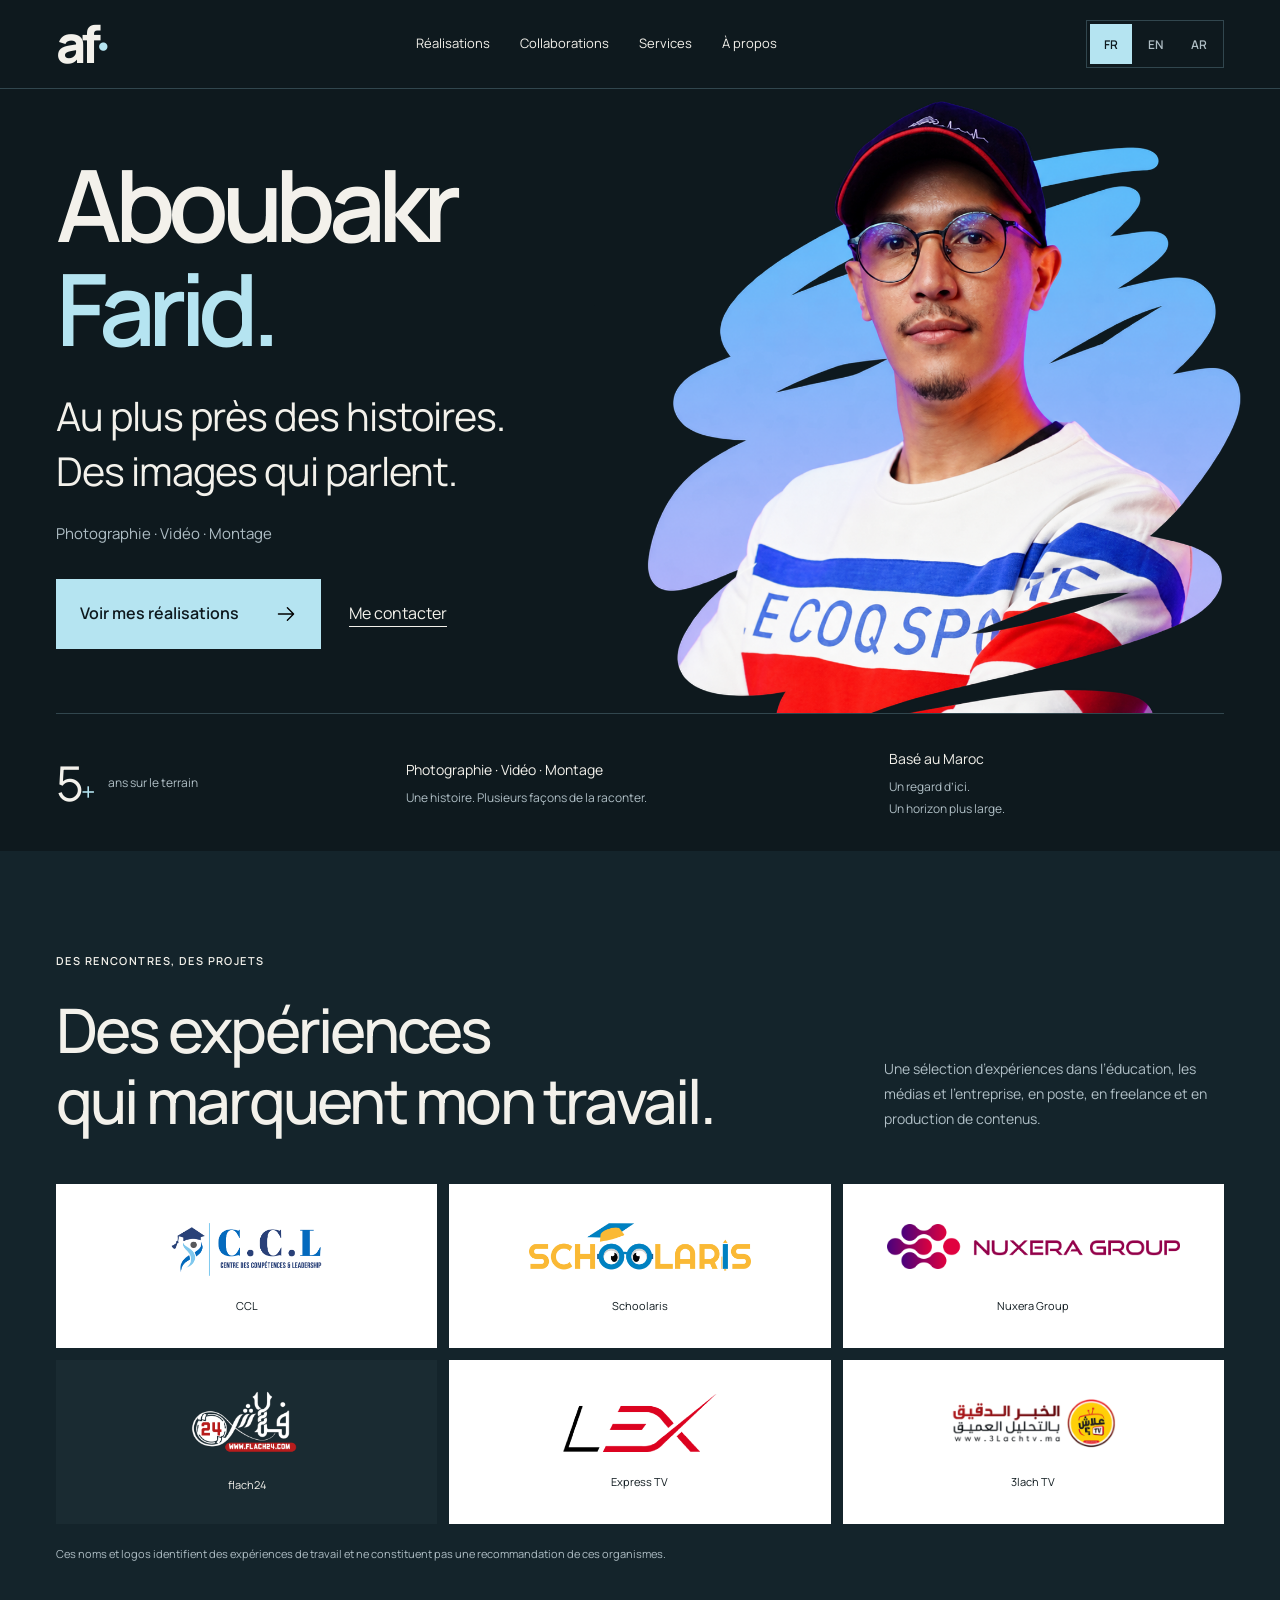
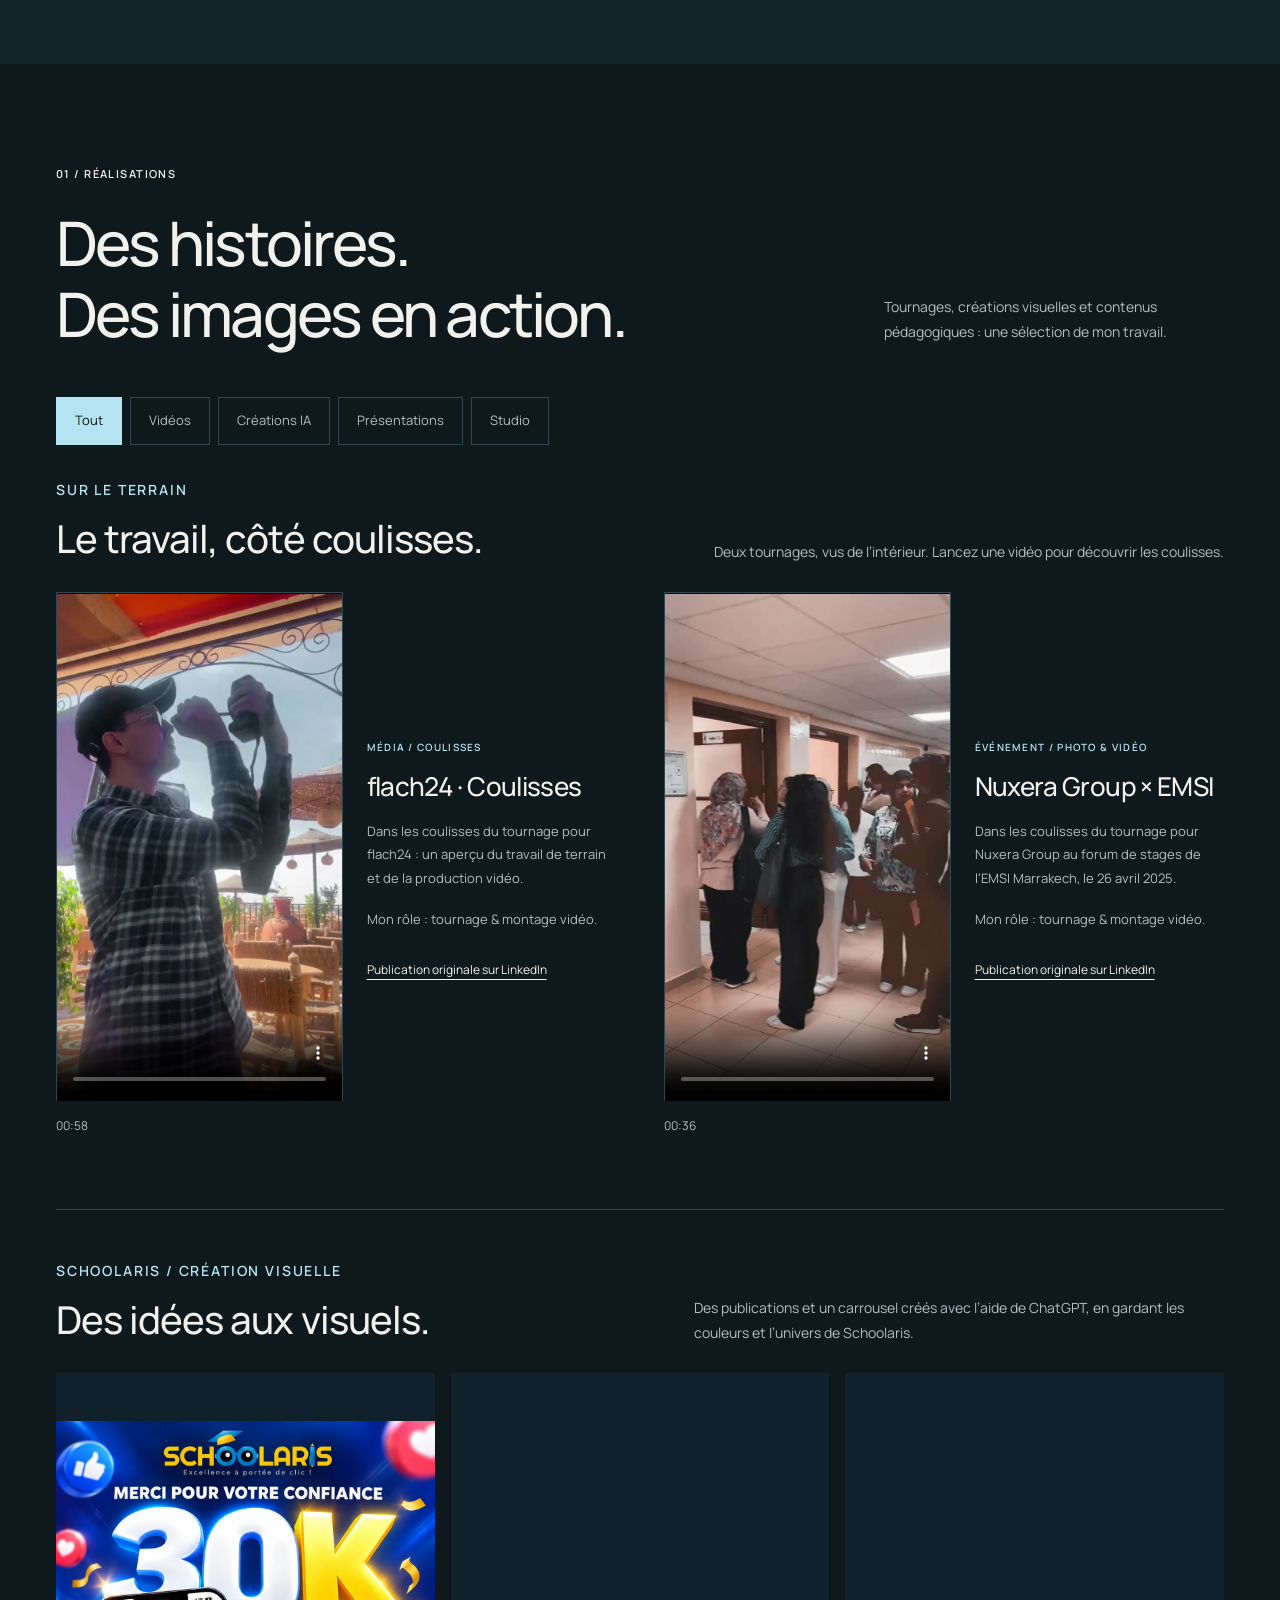
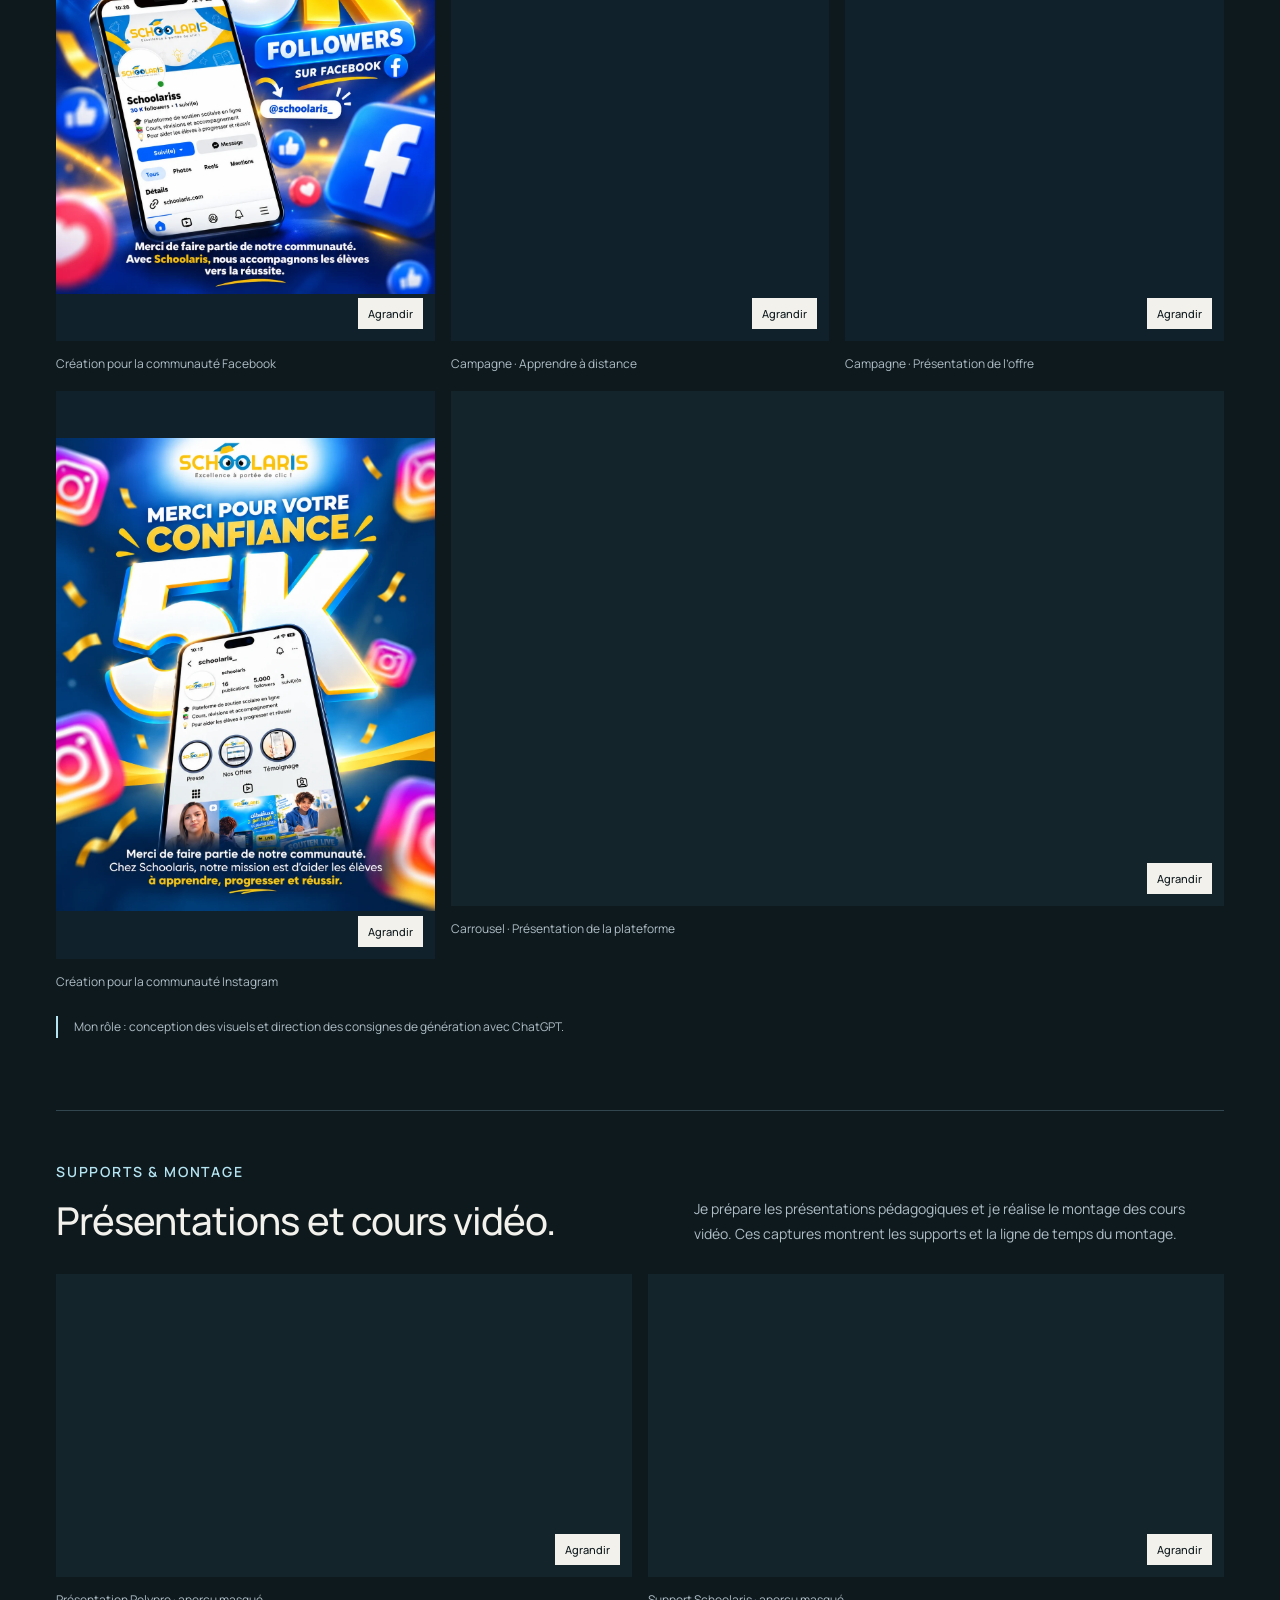
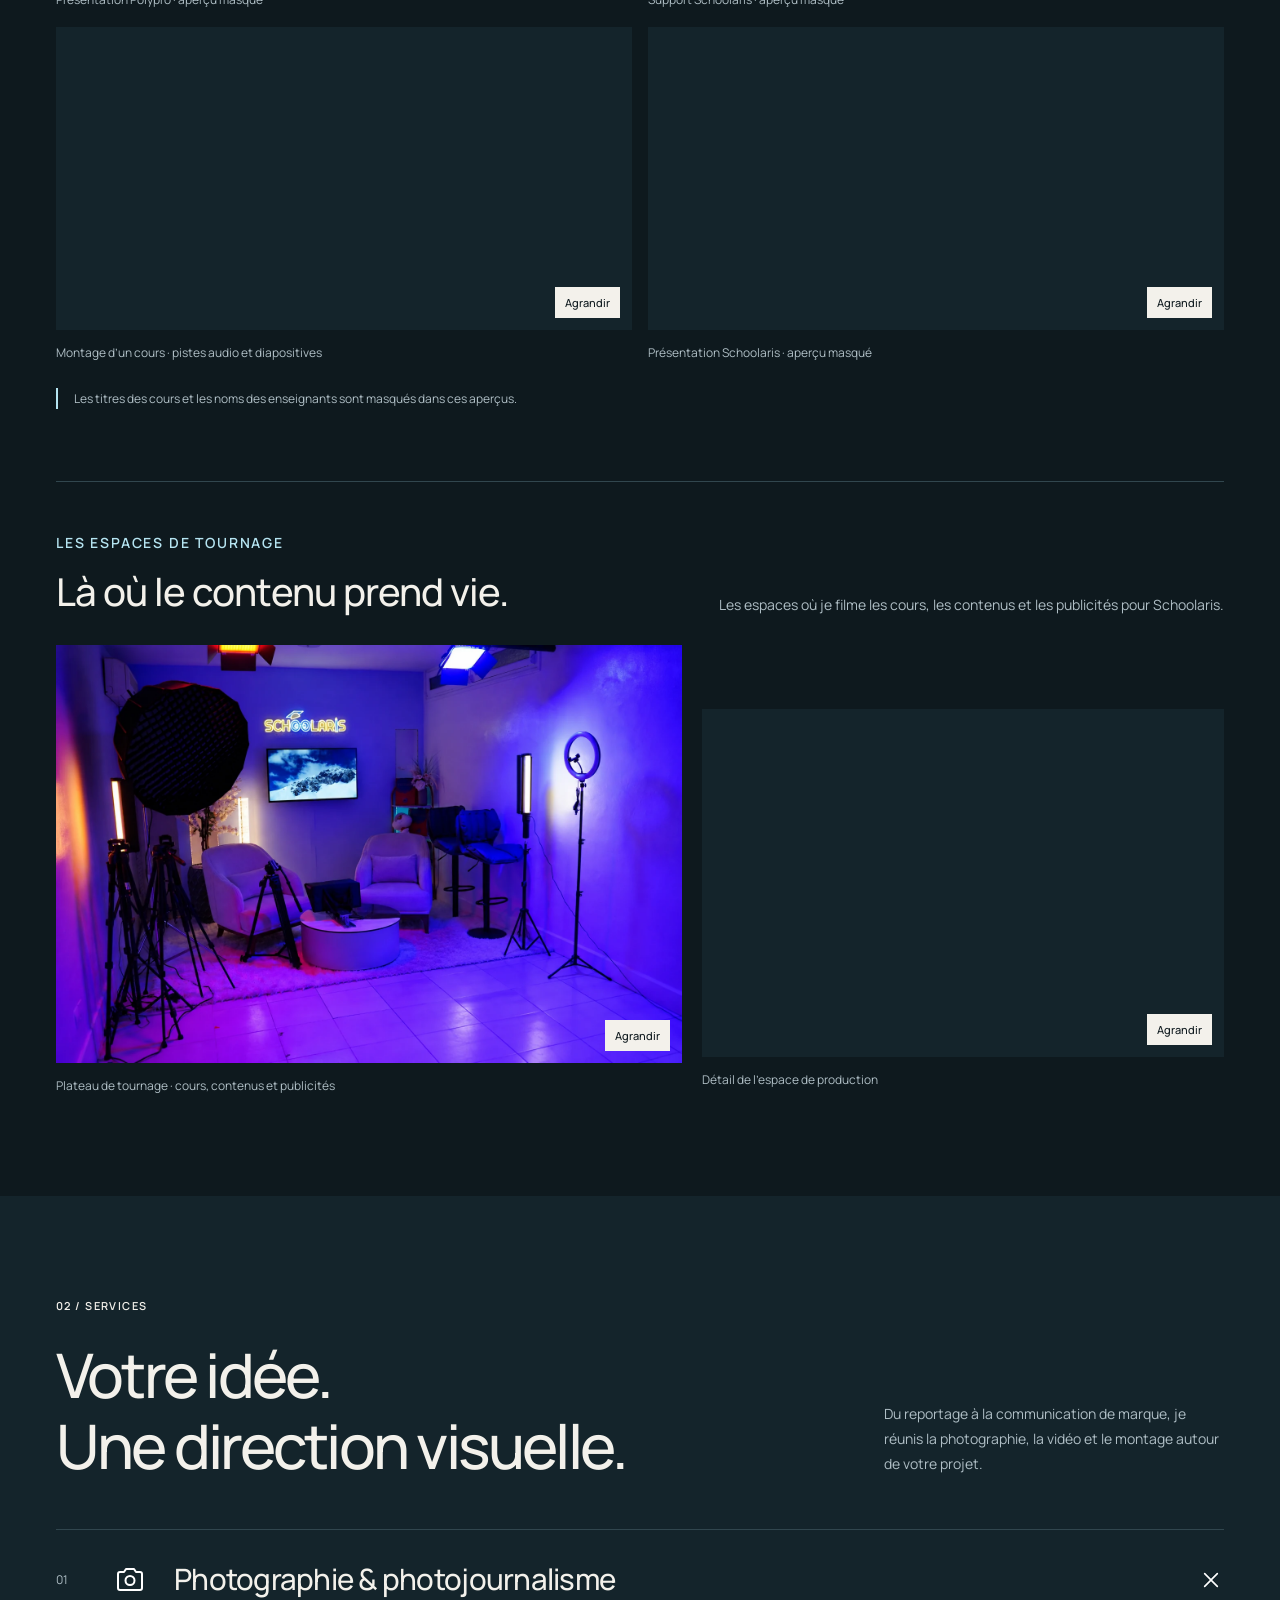
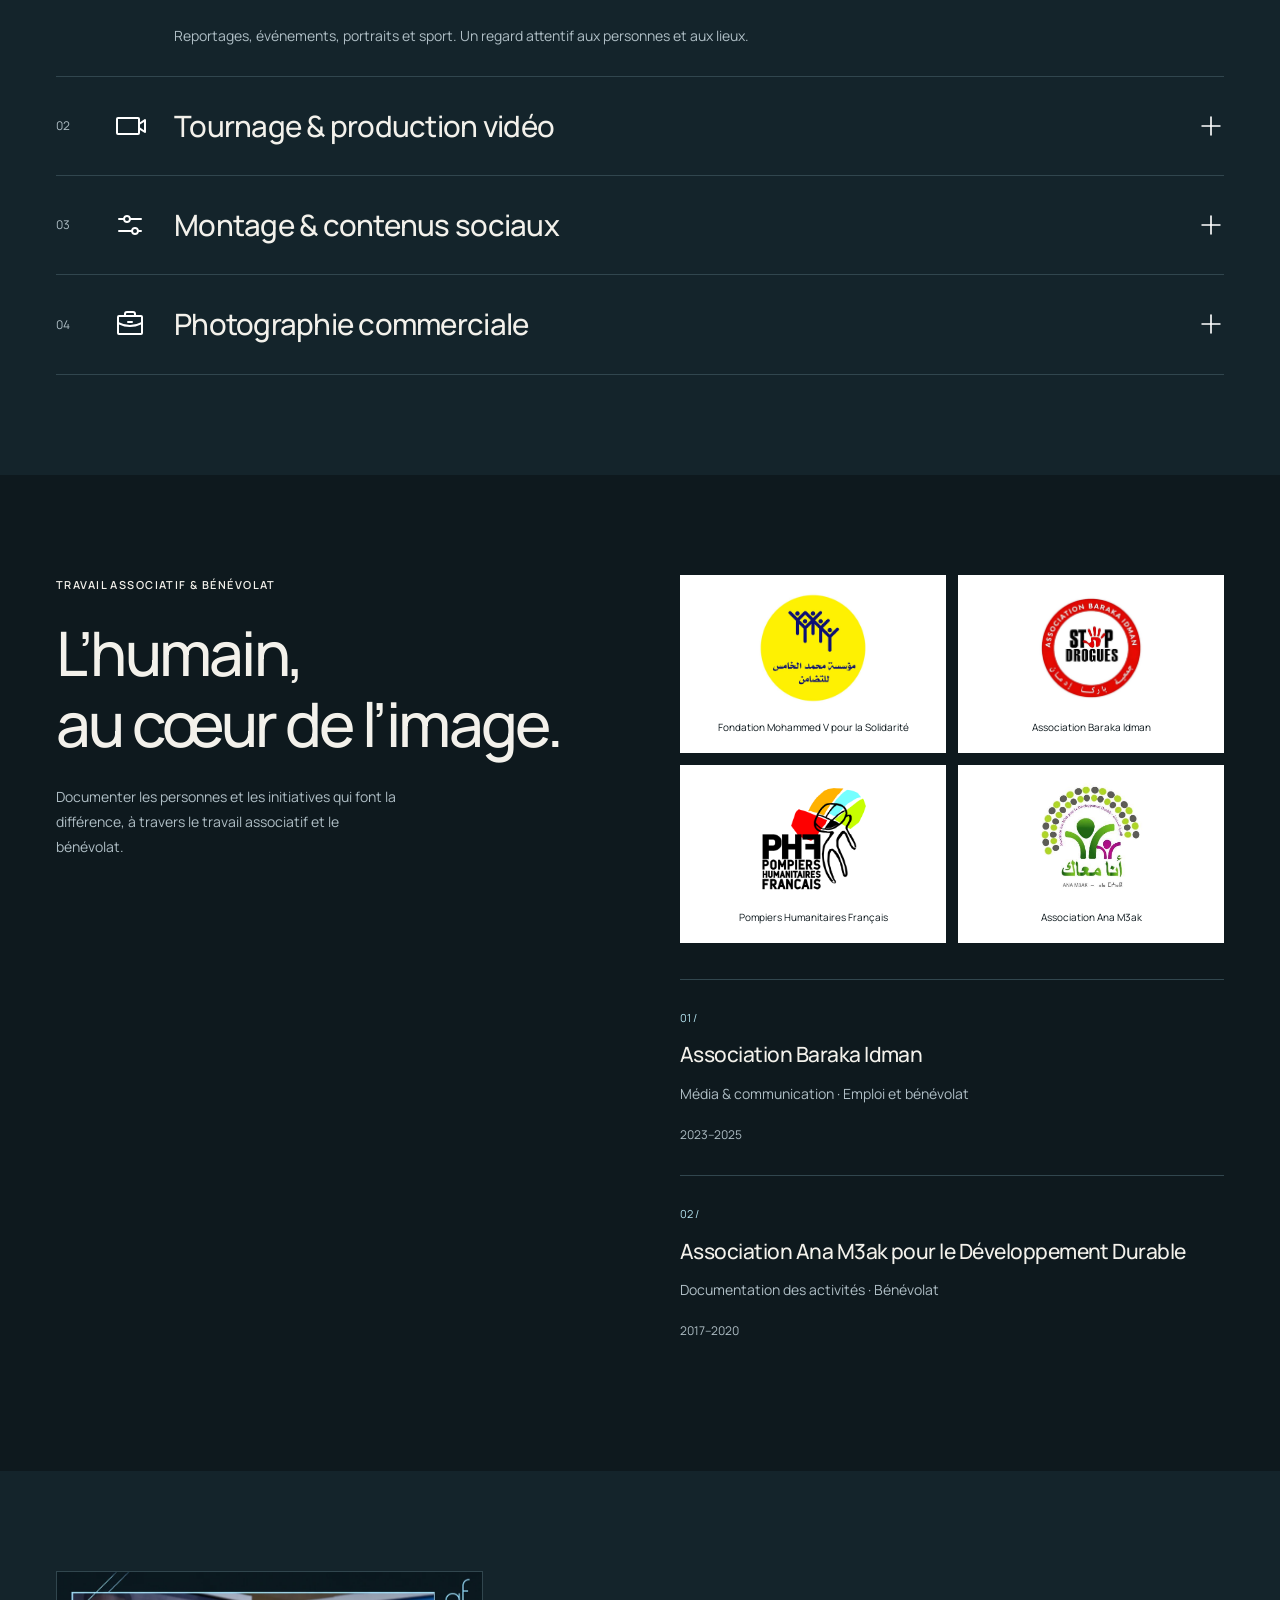
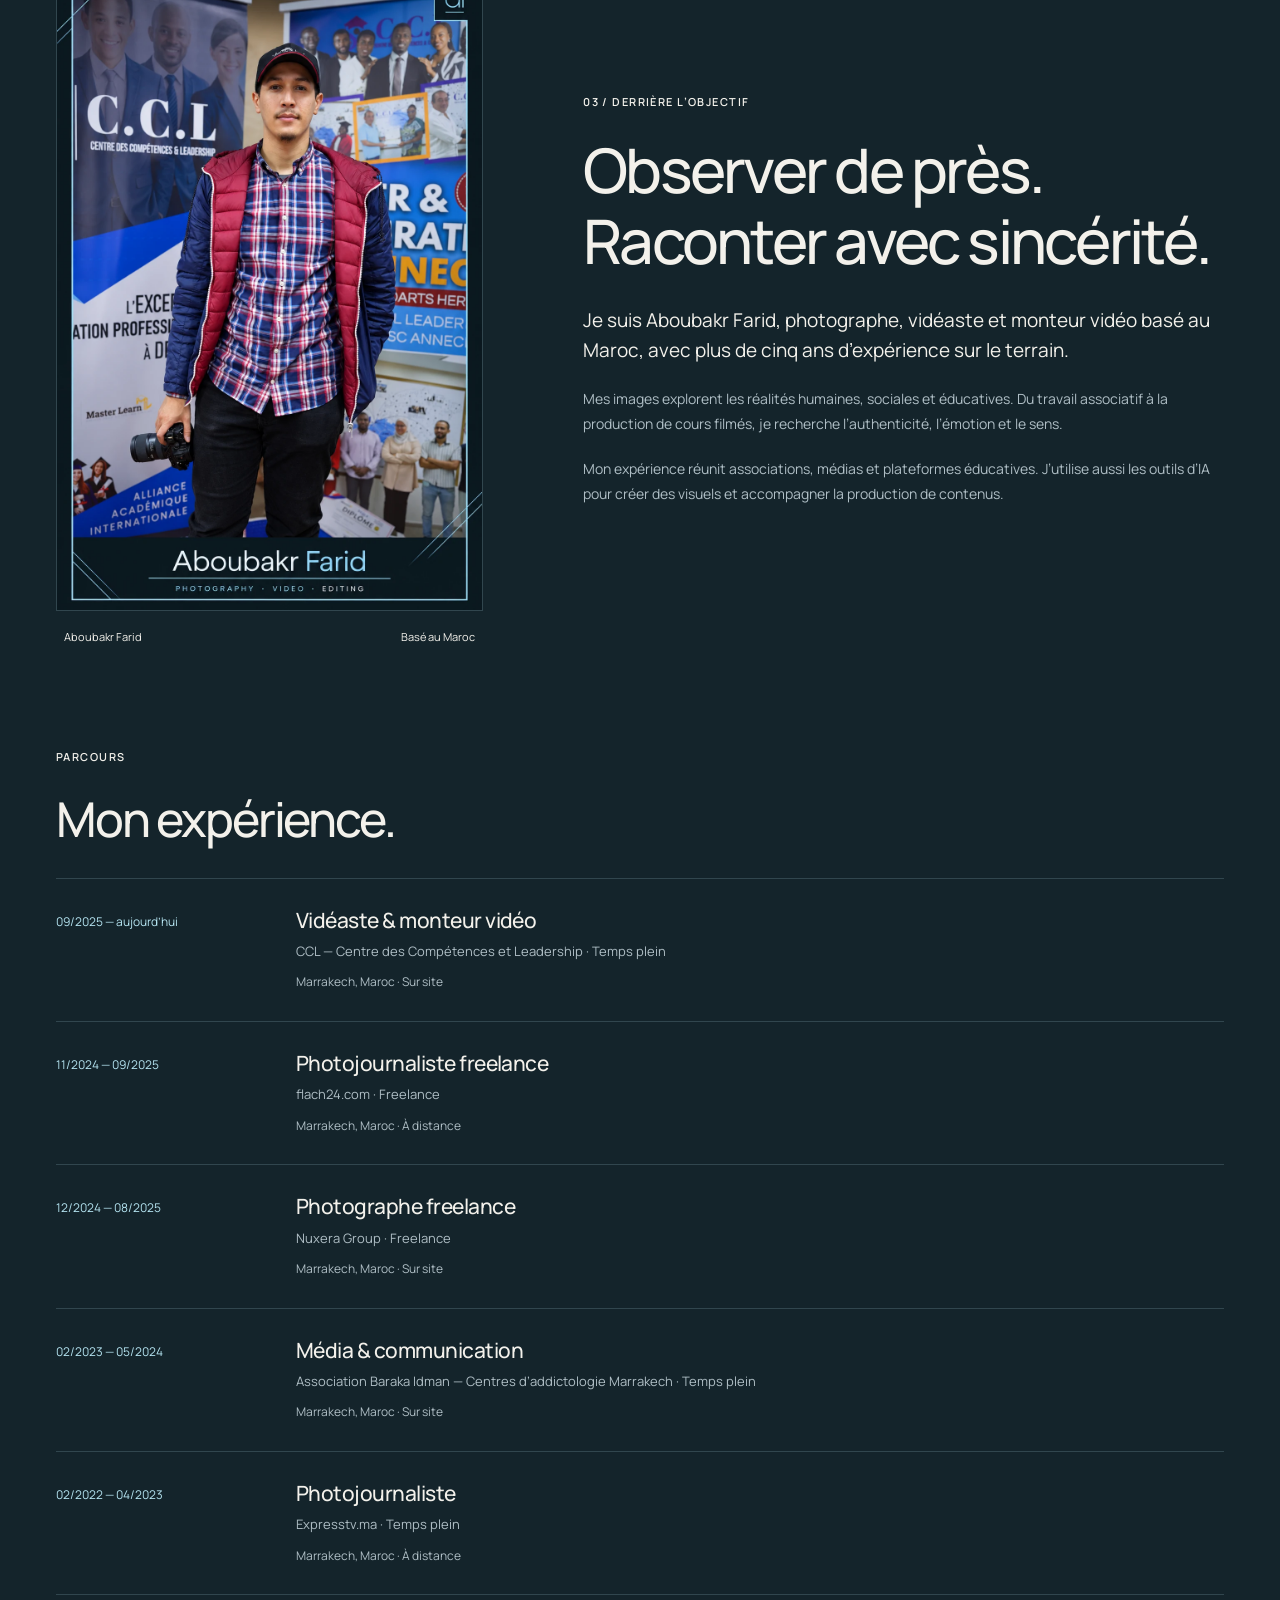
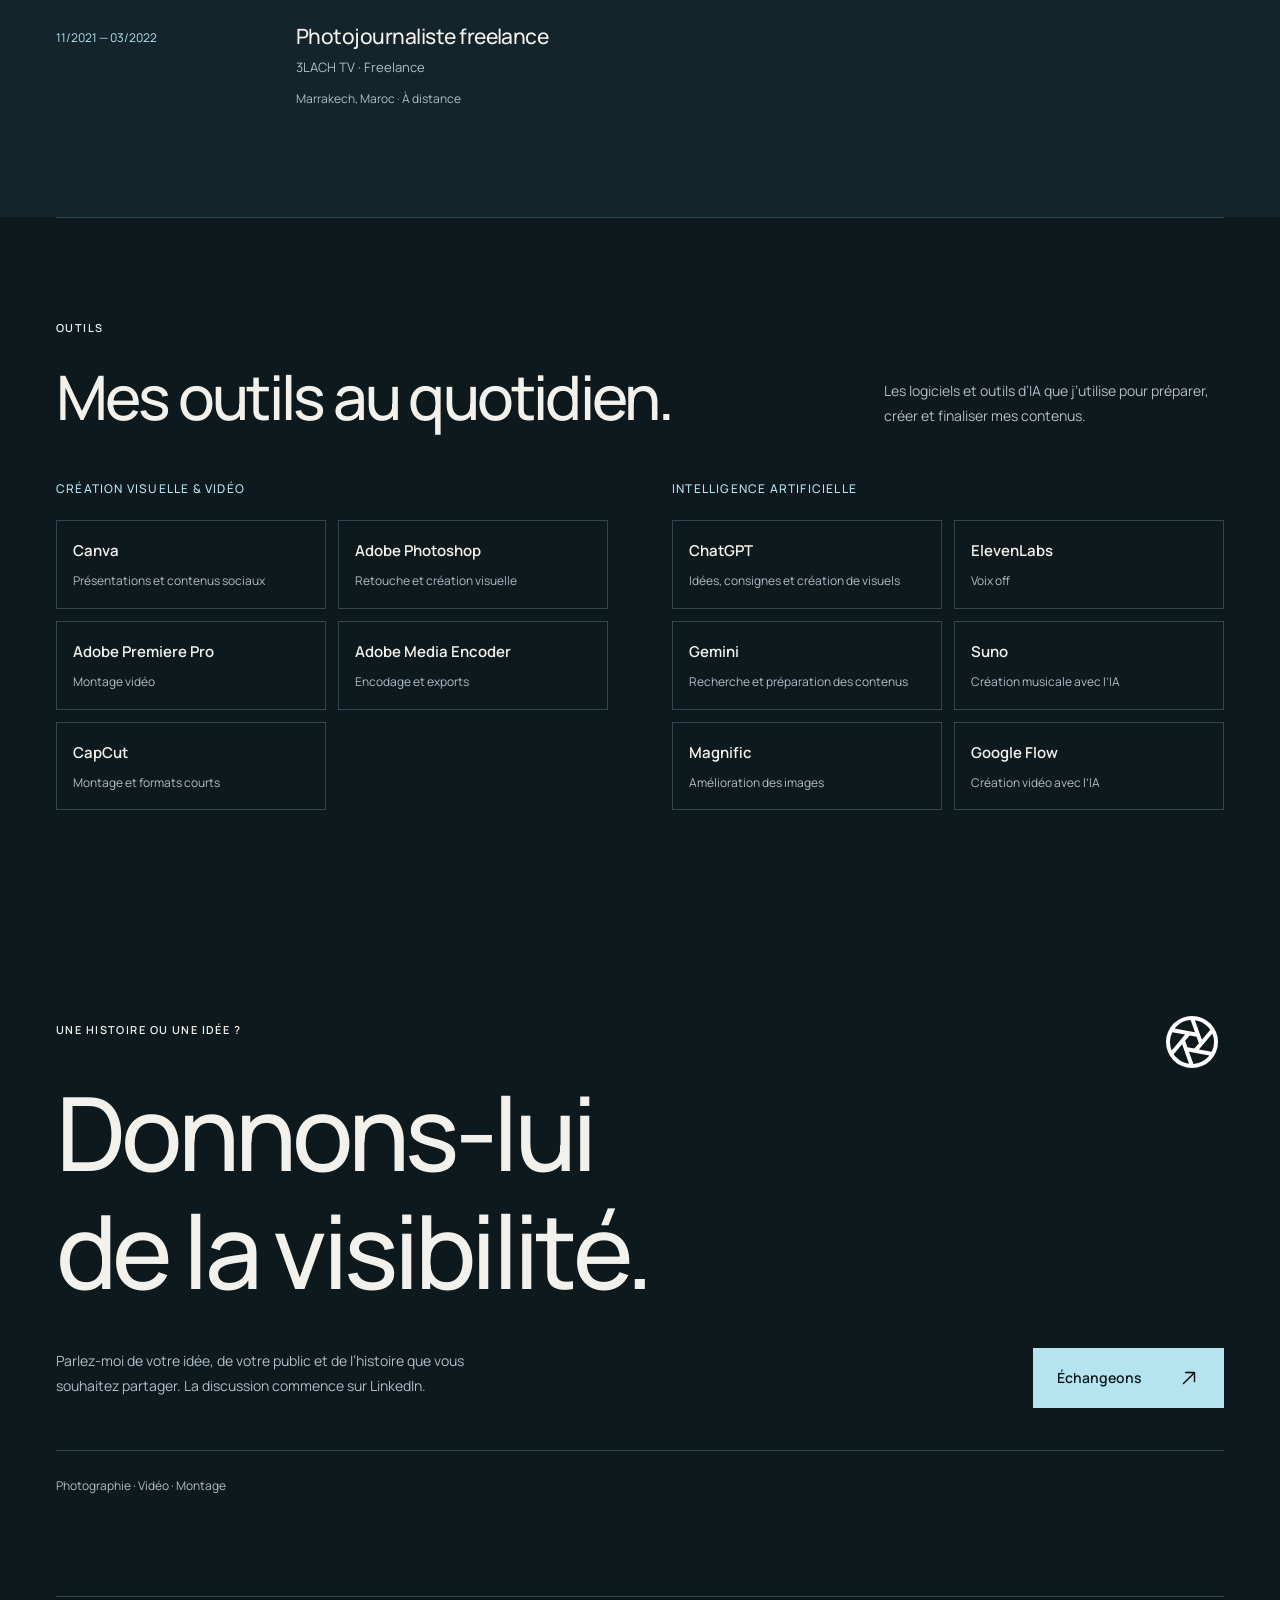
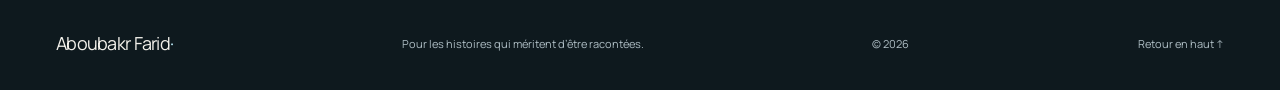
==== commit e2abefd5: "fix: remove featured banner below portfolio introduction" ====
--- a/index.html
+++ b/index.html
@@ -15,11 +15,11 @@
   <link rel="canonical" href="https://aboubakrfarid.github.io/">
   <link rel="icon" href="assets/favicon.svg" type="image/svg+xml">
   <link rel="preload" href="assets/fonts/manrope.ttf" as="font" type="font/ttf" crossorigin>
-  <link rel="stylesheet" href="styles.css?v=6">
-  <script src="content.js?v=6" defer></script>
-  <script src="app.js?v=6" defer></script>
-  <script src="media.js?v=6" defer></script>
-  <link rel="stylesheet" href="media.css?v=6">
+  <link rel="stylesheet" href="styles.css?v=7">
+  <script src="content.js?v=7" defer></script>
+  <script src="app.js?v=7" defer></script>
+  <script src="media.js?v=7" defer></script>
+  <link rel="stylesheet" href="media.css?v=7">
 </head>
 <body>
 <a class="skip" href="#main" data-i="skip">Aller au contenu</a>
@@ -35,8 +35,7 @@
 <div class="hero-copy"><h1 id="hero-title" lang="en" dir="ltr">Aboubakr<br><span>Farid.</span></h1><p class="hero-lead" data-i="heroLead">Au plus près des histoires.<br>Des images qui parlent.</p><p class="hero-practice" data-i="practiceLabel">Photographie · Vidéo · Montage</p><div class="hero-actions"><a class="button button-primary" href="#work"><span data-i="explore">Voir mes réalisations</span><img class="icon direction-icon" src="assets/icons/arrow-right.svg" width="24" height="24" alt=""></a><a class="text-link" href="https://www.linkedin.com/in/faridaboubakr1" target="_blank" rel="noopener noreferrer" data-i="heroContact">Me contacter</a></div></div>
 <div class="hero-portrait"><img src="assets/aboubakr-farid-hero.png" width="1254" height="1254" alt="Portrait of Aboubakr Farid" data-alt="portraitAlt" fetchpriority="high" decoding="async"></div>
 </div></section>
-<section class="featured-stage" aria-labelledby="featured-caption"><a class="featured-link" id="featured-link" href="https://lnkd.in/p/e5HZb_Nk" target="_blank" rel="noopener noreferrer"><img id="featured-image" src="assets/flach24-podcast.jpg" alt="Marrakech scene from the flach24 podcast video" data-alt="podcastAlt" width="404" height="720" loading="lazy"><span class="featured-copy"><span class="eyebrow" data-i="featured">À LA UNE</span><span id="featured-caption" class="featured-title" aria-live="polite" aria-atomic="true" data-i="heroCaption">Podcast flach24</span><span class="featured-watch"><span data-i="watch">Voir le projet</span><img class="icon direction-icon" src="assets/icons/arrow-right.svg" width="22" height="22" alt=""></span></span></a><div class="featured-controls wrap"><span class="frame-count">01 / 02</span><div class="frame-controls"><button type="button" id="previous-shot" aria-label="Previous featured project"><img class="icon" src="assets/icons/arrow-right.svg" width="22" height="22" alt=""></button><button type="button" id="next-shot" aria-label="Next featured project"><img class="icon" src="assets/icons/arrow-right.svg" width="22" height="22" alt=""></button></div></div></section>
-  <div class="wrap fact-strip"><div><span class="fact-number" dir="ltr">5<span>+</span></span><span data-i="yearsShort">ans sur le terrain</span></div><div><span class="fact-label" data-i="practiceLabel">Photographie · Vidéo · Montage</span><span data-i="practiceTitle">Une histoire. Plusieurs façons de la raconter.</span></div><div><span class="fact-label" data-i="baseLabel">Basé au Maroc</span><span data-i="baseTitle">Un regard d’ici.<br>Un horizon plus large.</span></div></div>
+<div class="wrap fact-strip"><div><span class="fact-number" dir="ltr">5<span>+</span></span><span data-i="yearsShort">ans sur le terrain</span></div><div><span class="fact-label" data-i="practiceLabel">Photographie · Vidéo · Montage</span><span data-i="practiceTitle">Une histoire. Plusieurs façons de la raconter.</span></div><div><span class="fact-label" data-i="baseLabel">Basé au Maroc</span><span data-i="baseTitle">Un regard d’ici.<br>Un horizon plus large.</span></div></div>
   <section class="paper collaborations" id="collaborations"><div class="wrap section">
     <div class="section-heading"><div><p class="eyebrow" data-i="logoKicker">DES RENCONTRES, DES PROJETS</p><h2 data-i="logoTitle">Des expériences<br>qui marquent mon travail.</h2></div><p class="section-description" data-i="logoDesc">Une sélection d’expériences dans l’éducation, les médias et l’entreprise, en poste, en freelance et en production de contenus.</p></div>
     <ul class="logo-grid" aria-label="Selected organizations">
--- a/styles.css
+++ b/styles.css
@@ -184,66 +184,6 @@
   width:680px; max-width:none; height:680px; object-fit:contain; flex-shrink:0;
   transform:translateY(30px)
 }
-.featured-stage {
-  height:400px; position:relative; overflow:hidden;
-  border-top:1px solid var(--line)
-}
-.featured-link {
-  display:block; width:100%; height:100%; position:relative;
-  background:var(--ink)
-}
-.featured-link>img {
-  position:absolute; inset:0 0 0 auto; width:74%; height:100%; object-fit:cover; object-position:50% 38%;
-  transition:transform .6s
-}
-.featured-link:hover>img {
-  transform:scale(1.025)
-}
-.featured-copy {
-  position:absolute; inset:0 auto 0 0; width:29%; min-width:300px; display:flex; flex-direction:column;
-  justify-content:center; gap:20px; background:var(--ink);
-  padding:40px 56px
-}
-.featured-copy .eyebrow {
-  color:var(--accent);
-  margin:0
-}
-.featured-title {
-  font-size:24px; font-weight:600;
-  line-height:1.6
-}
-.featured-watch {
-  display:flex; align-items:center; gap:16px;
-  font-size:13px
-}
-.featured-watch .icon {
-  width:44px; height:44px; border:1px solid #b2b2b2; border-radius:50%;
-  padding:10px
-}
-.featured-controls {
-  position:absolute; bottom:24px; inset-inline:0; display:flex; justify-content:flex-end; align-items:center; gap:20px;
-  pointer-events:none
-}
-.frame-count {
-  font-size:11px; direction:ltr; padding:6px 10px;
-  background:var(--ink)
-}
-.frame-controls {
-  display:flex; gap:8px; direction:ltr;
-  pointer-events:auto
-}
-.frame-controls button {
-  display:grid; place-items:center; width:44px; height:44px; border:1px solid var(--line); border-radius:50%;
-  background:var(--ink);
-  color:var(--paper)
-}
-.frame-controls button:hover {
-  background:var(--surface);
-  border-color:var(--accent)
-}
-#previous-shot .icon {
-  transform:rotate(180deg)
-}
 .eyebrow {
   font-size:11px; font-weight:600; letter-spacing:.13em; line-height:1.8;
   margin-bottom:24px
@@ -591,12 +531,6 @@
 html[dir=rtl] .diagonal-icon {
   transform:scaleX(-1)
 }
-html[dir=rtl] #previous-shot .icon {
-  transform:none
-}
-html[dir=rtl] #next-shot .icon {
-  transform:rotate(180deg)
-}
 @media(max-width:1100px) {
   .wrap {
     width:calc(100% - 64px)
@@ -633,10 +567,6 @@
   .button {
     gap:24px;
     padding:16px 20px
-  }
-  .featured-copy {
-    width:32%;
-    padding:32px
   }
   .about-grid,.community {
     gap:48px
@@ -696,19 +626,6 @@
   .text-link {
     font-size:12px
   }
-  .featured-stage {
-    height:340px
-  }
-  .featured-copy {
-    min-width:250px;
-    padding:28px
-  }
-  .featured-title {
-    font-size:20px
-  }
-  .featured-controls {
-    bottom:16px
-  }
   .section {
     padding-block:72px
   }
@@ -808,46 +725,6 @@
   .hero-portrait img {
     width:390px; height:390px;
     transform:translateY(28px)
-  }
-  .featured-stage {
-    height:auto;
-    overflow:visible
-  }
-  .featured-link {
-    display:flex; flex-direction:column;
-    height:auto
-  }
-  .featured-link>img {
-    position:static; width:100%; height:240px; object-position:50% 35%;
-    order:1
-  }
-  .featured-copy {
-    position:static; min-width:0; width:100%; padding:24px 20px; gap:10px;
-    order:2
-  }
-  .featured-copy .eyebrow {
-    font-size:10px
-  }
-  .featured-title {
-    font-size:22px
-  }
-  .featured-watch {
-    font-size:12px
-  }
-  .featured-watch .icon {
-    width:38px; height:38px;
-    padding:8px
-  }
-  .featured-controls {
-    bottom:24px;
-    justify-content:flex-end
-  }
-  .frame-count {
-    display:none
-  }
-  .frame-controls button {
-    width:40px;
-    height:40px
   }
   .fact-strip {
     grid-template-columns:1fr 1fr; gap:24px;
@@ -1048,6 +925,3 @@
     line-height:1.45
   }
 }
-.featured-link>img {
-  object-position:50% 52%
-}
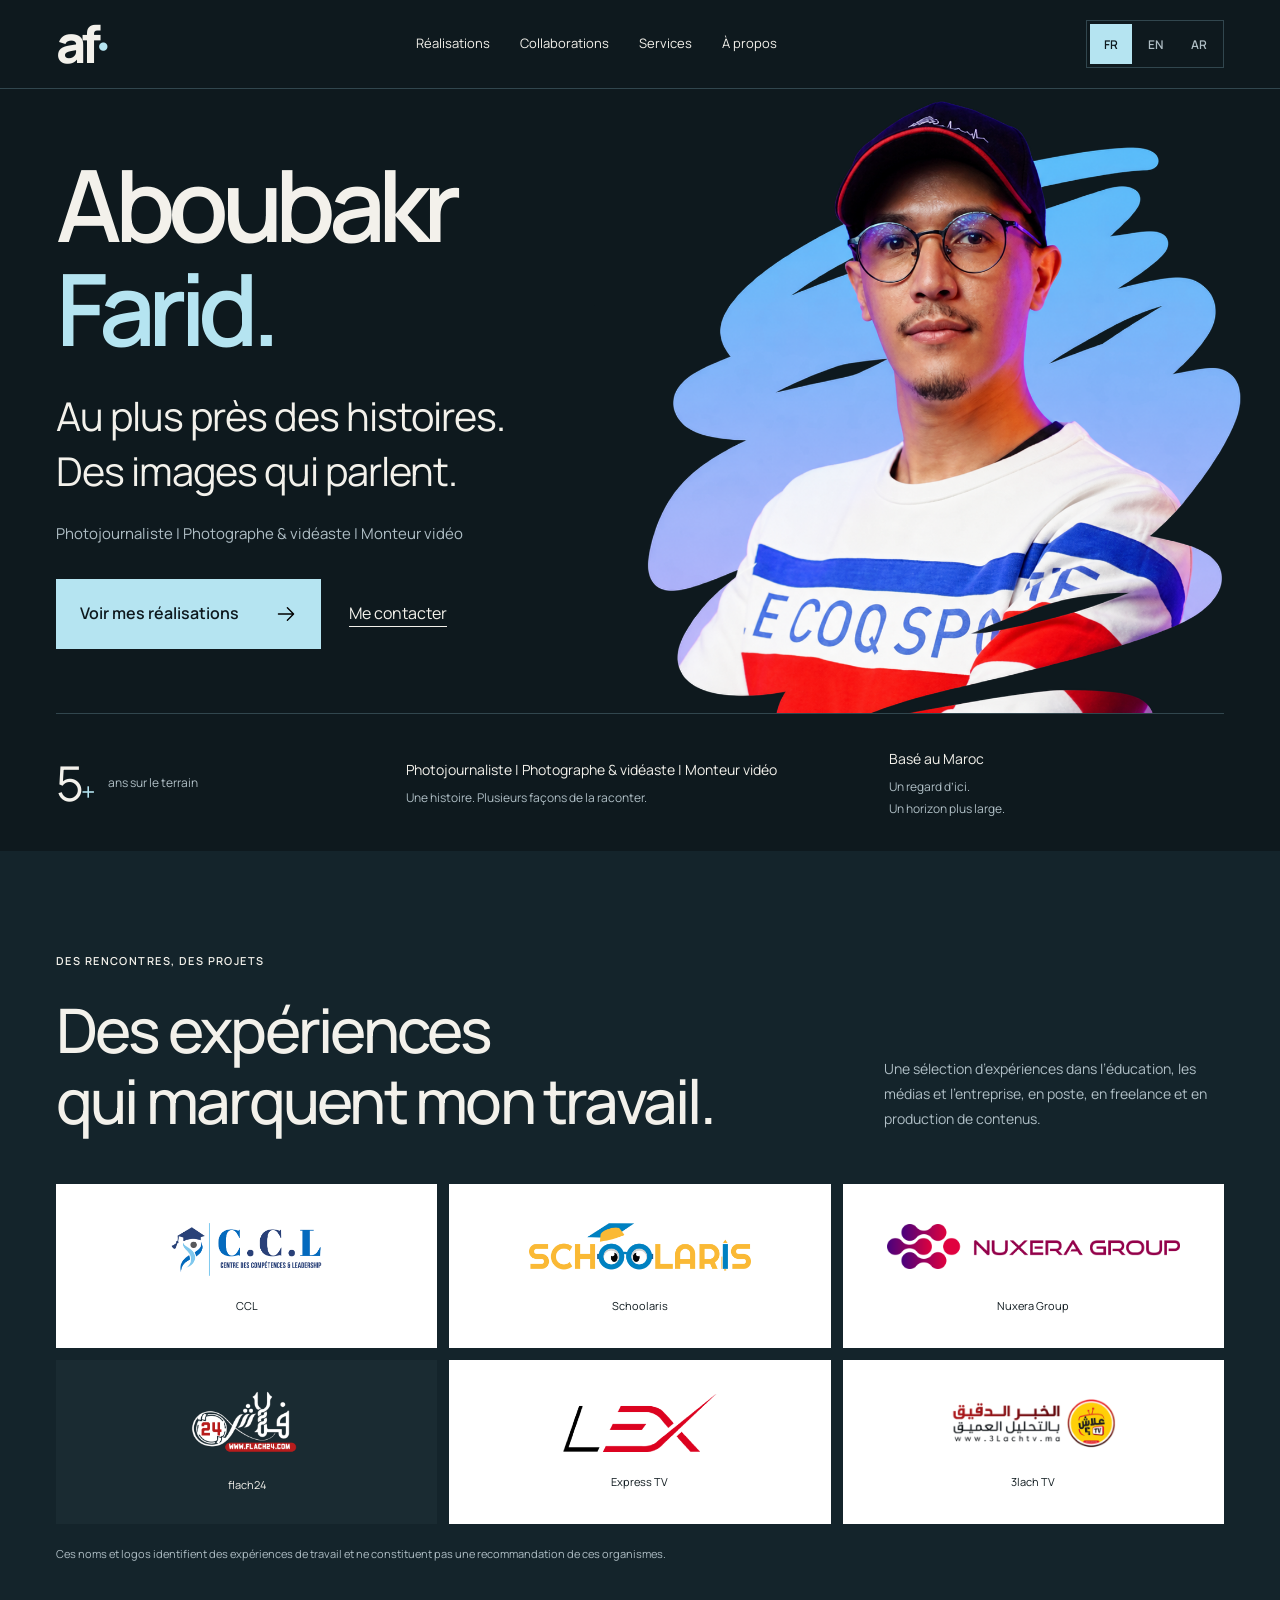
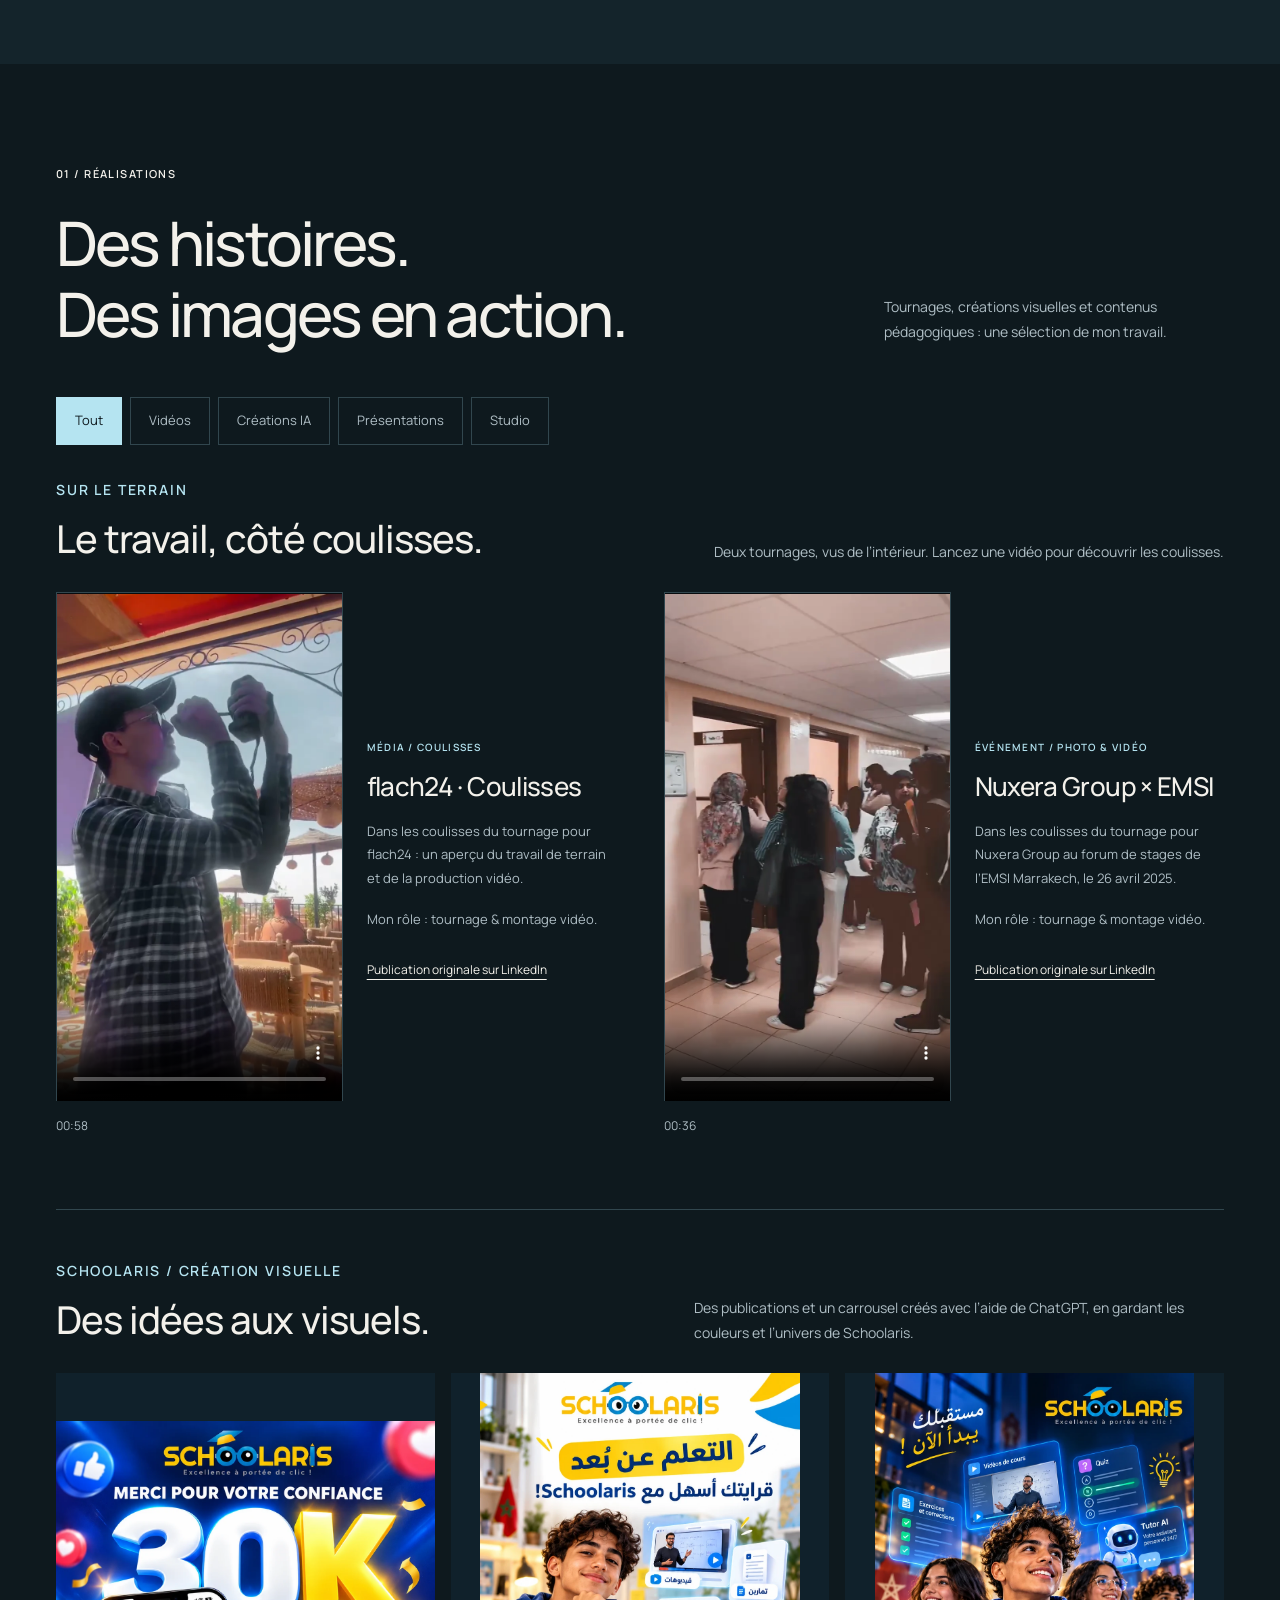
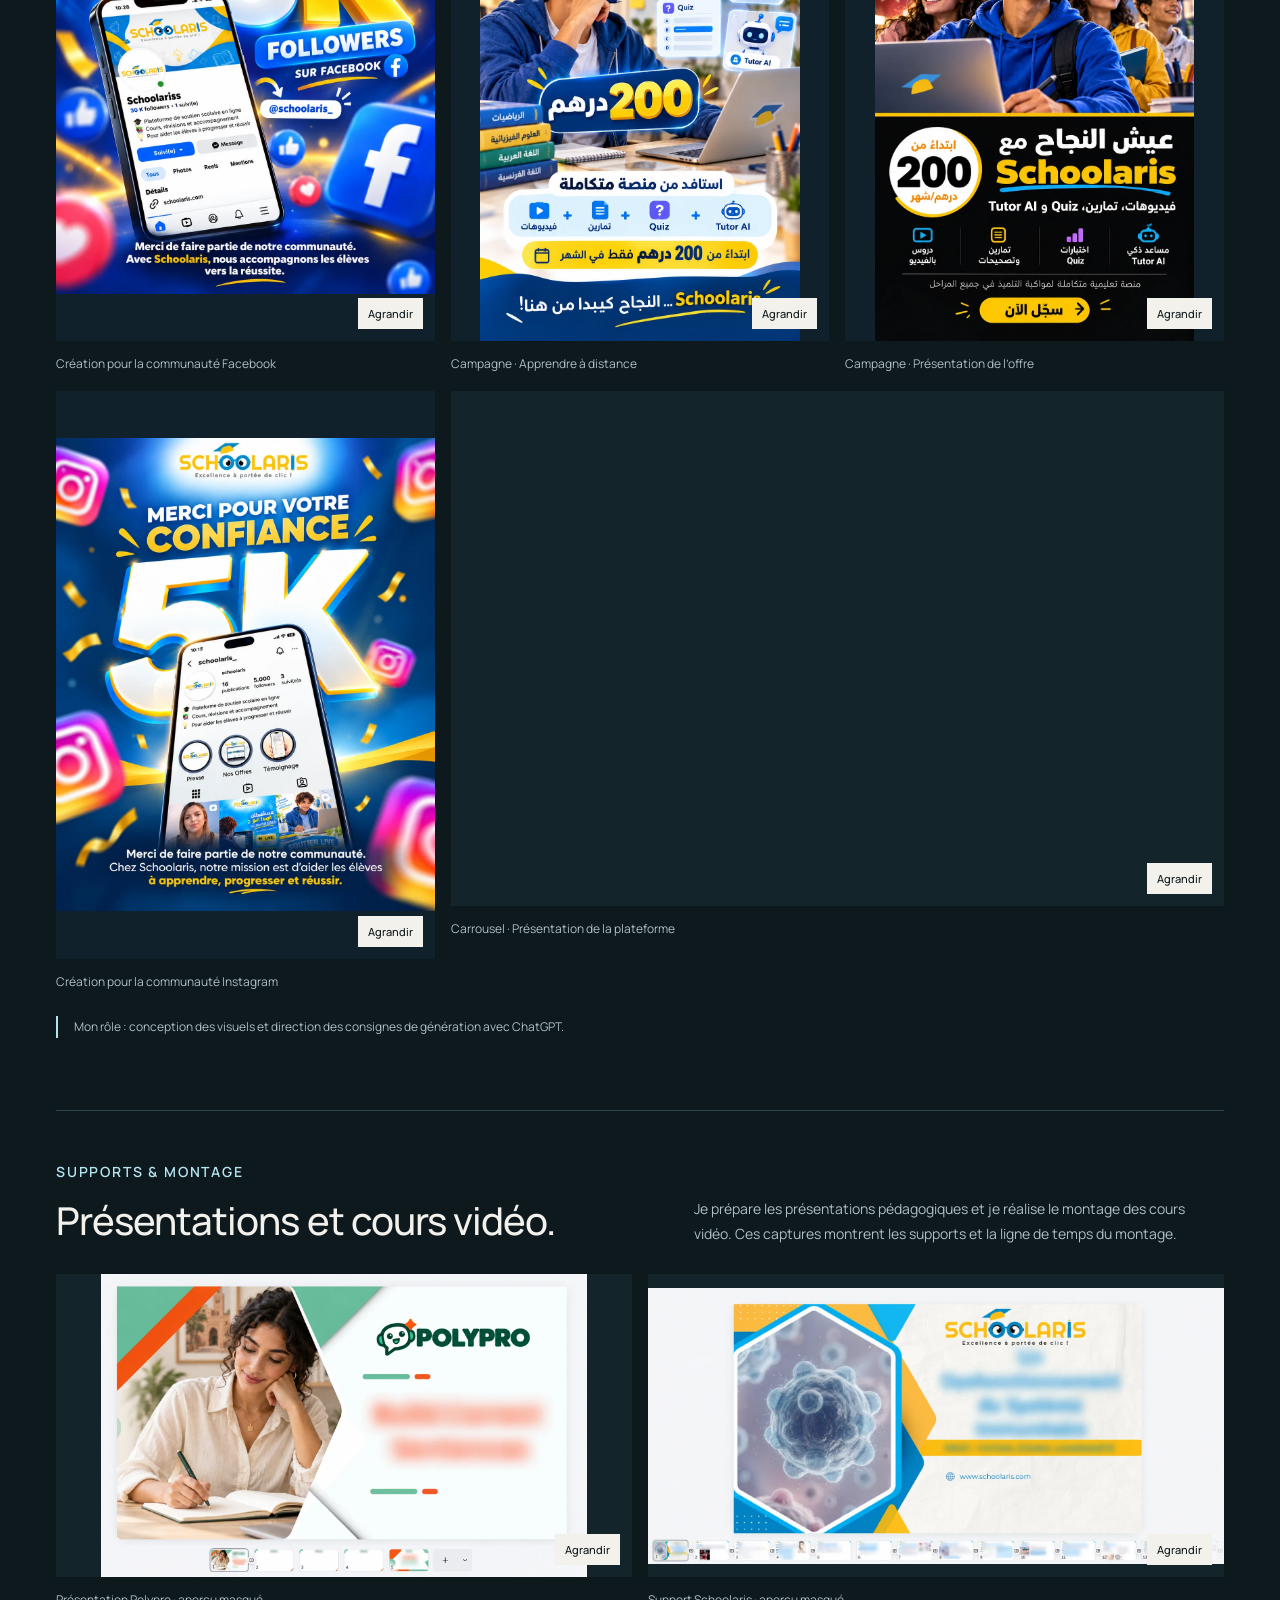
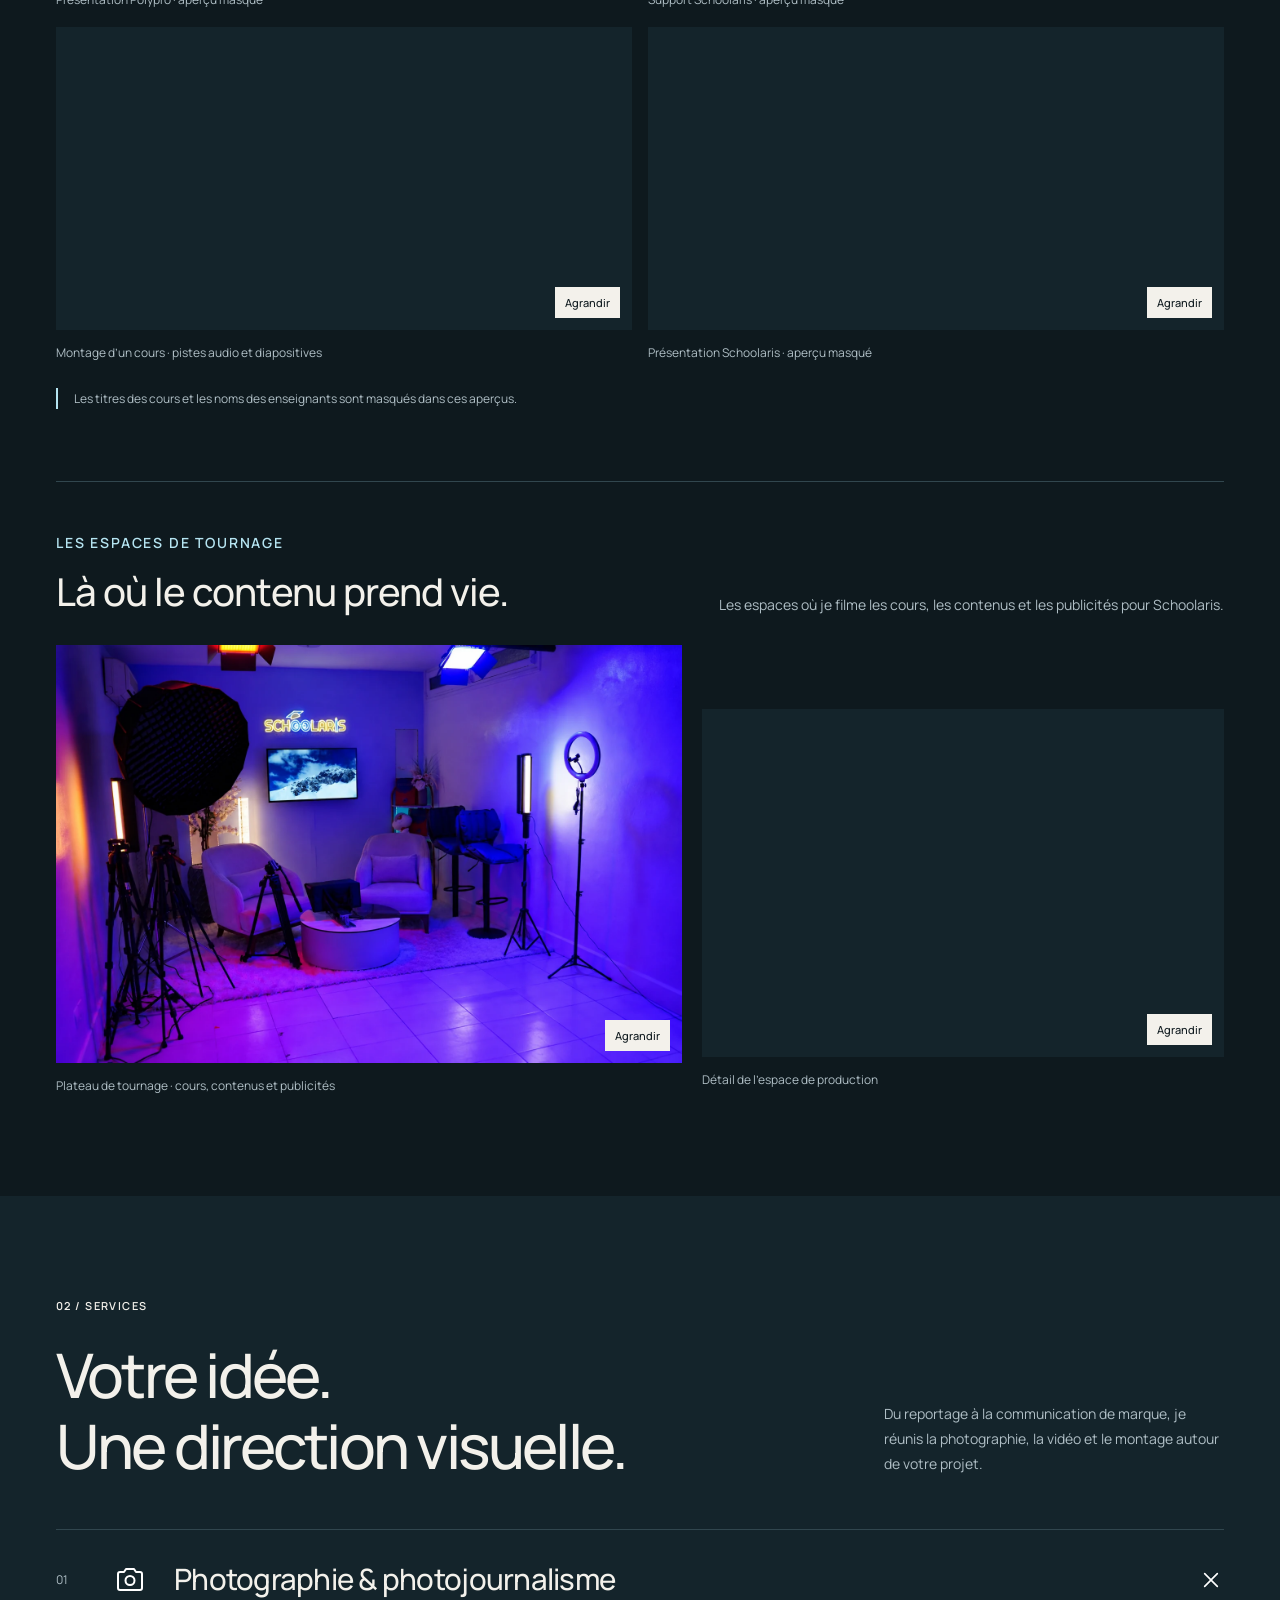
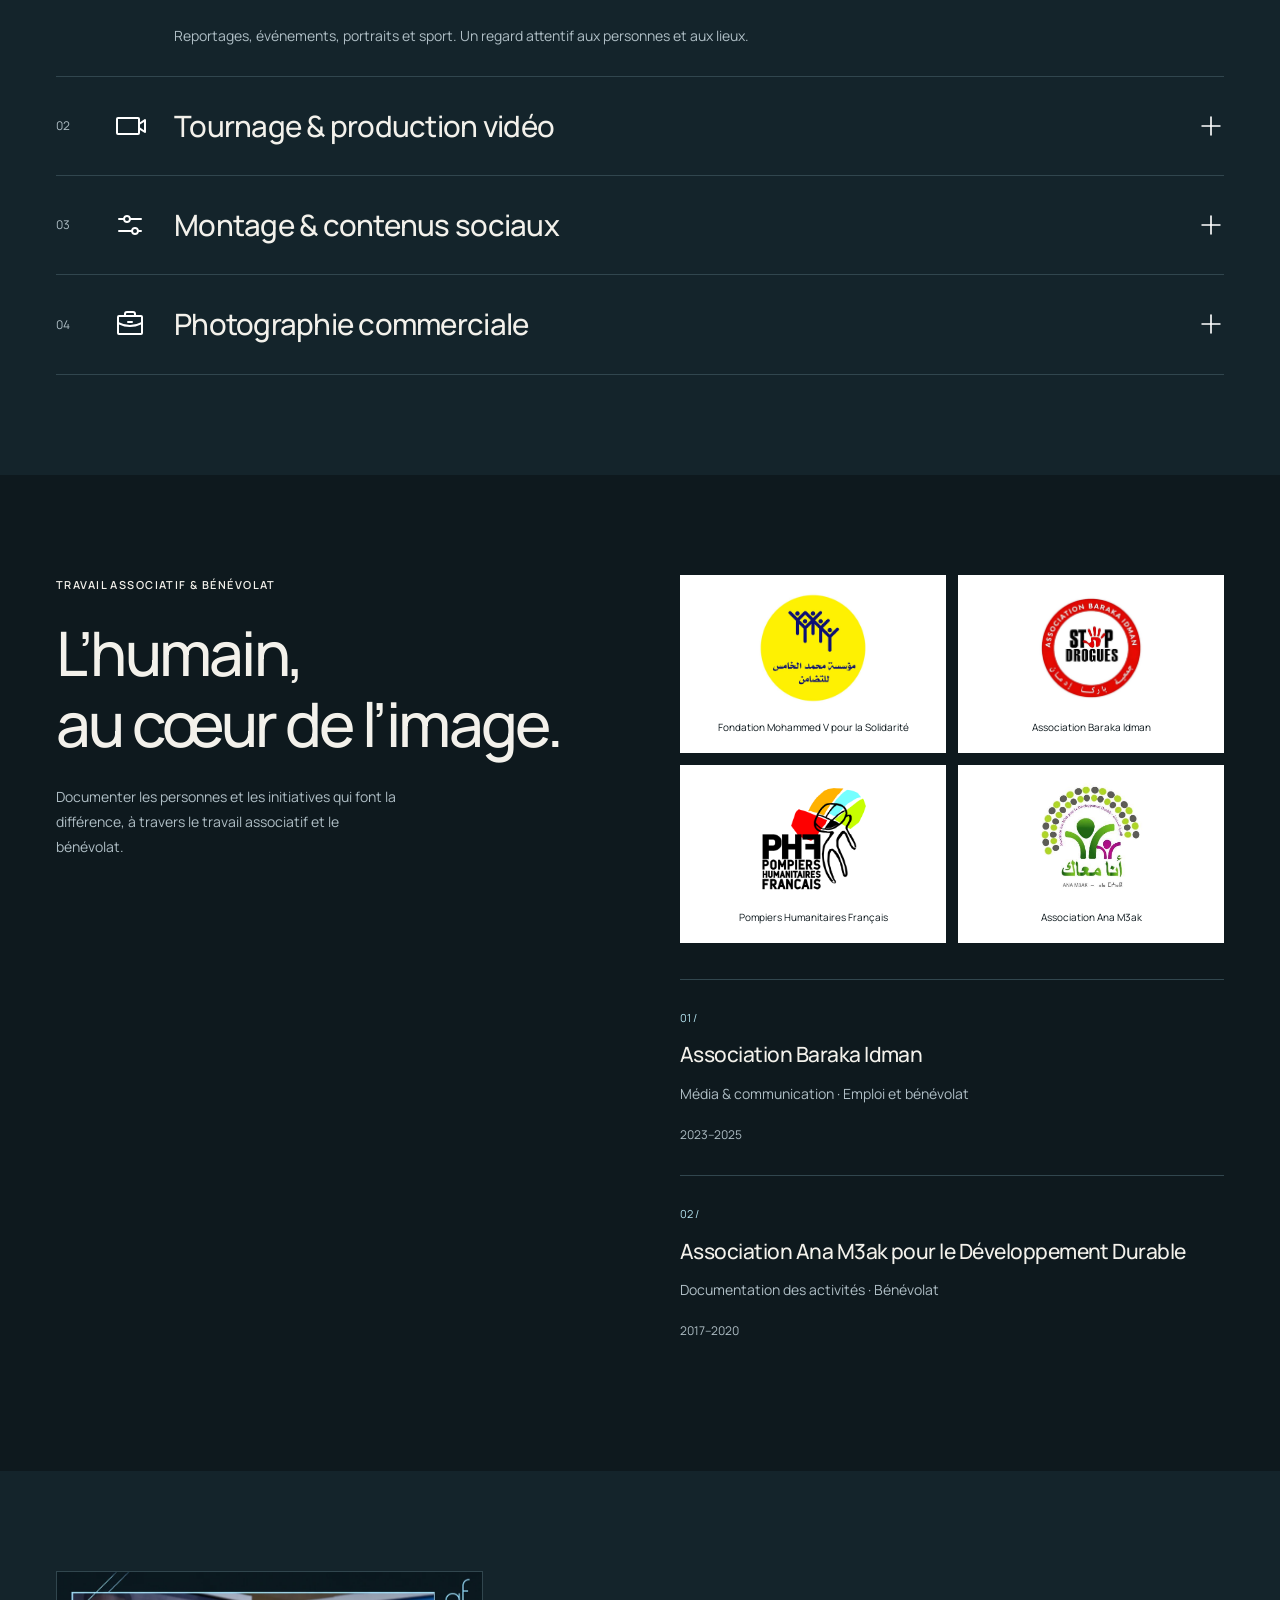
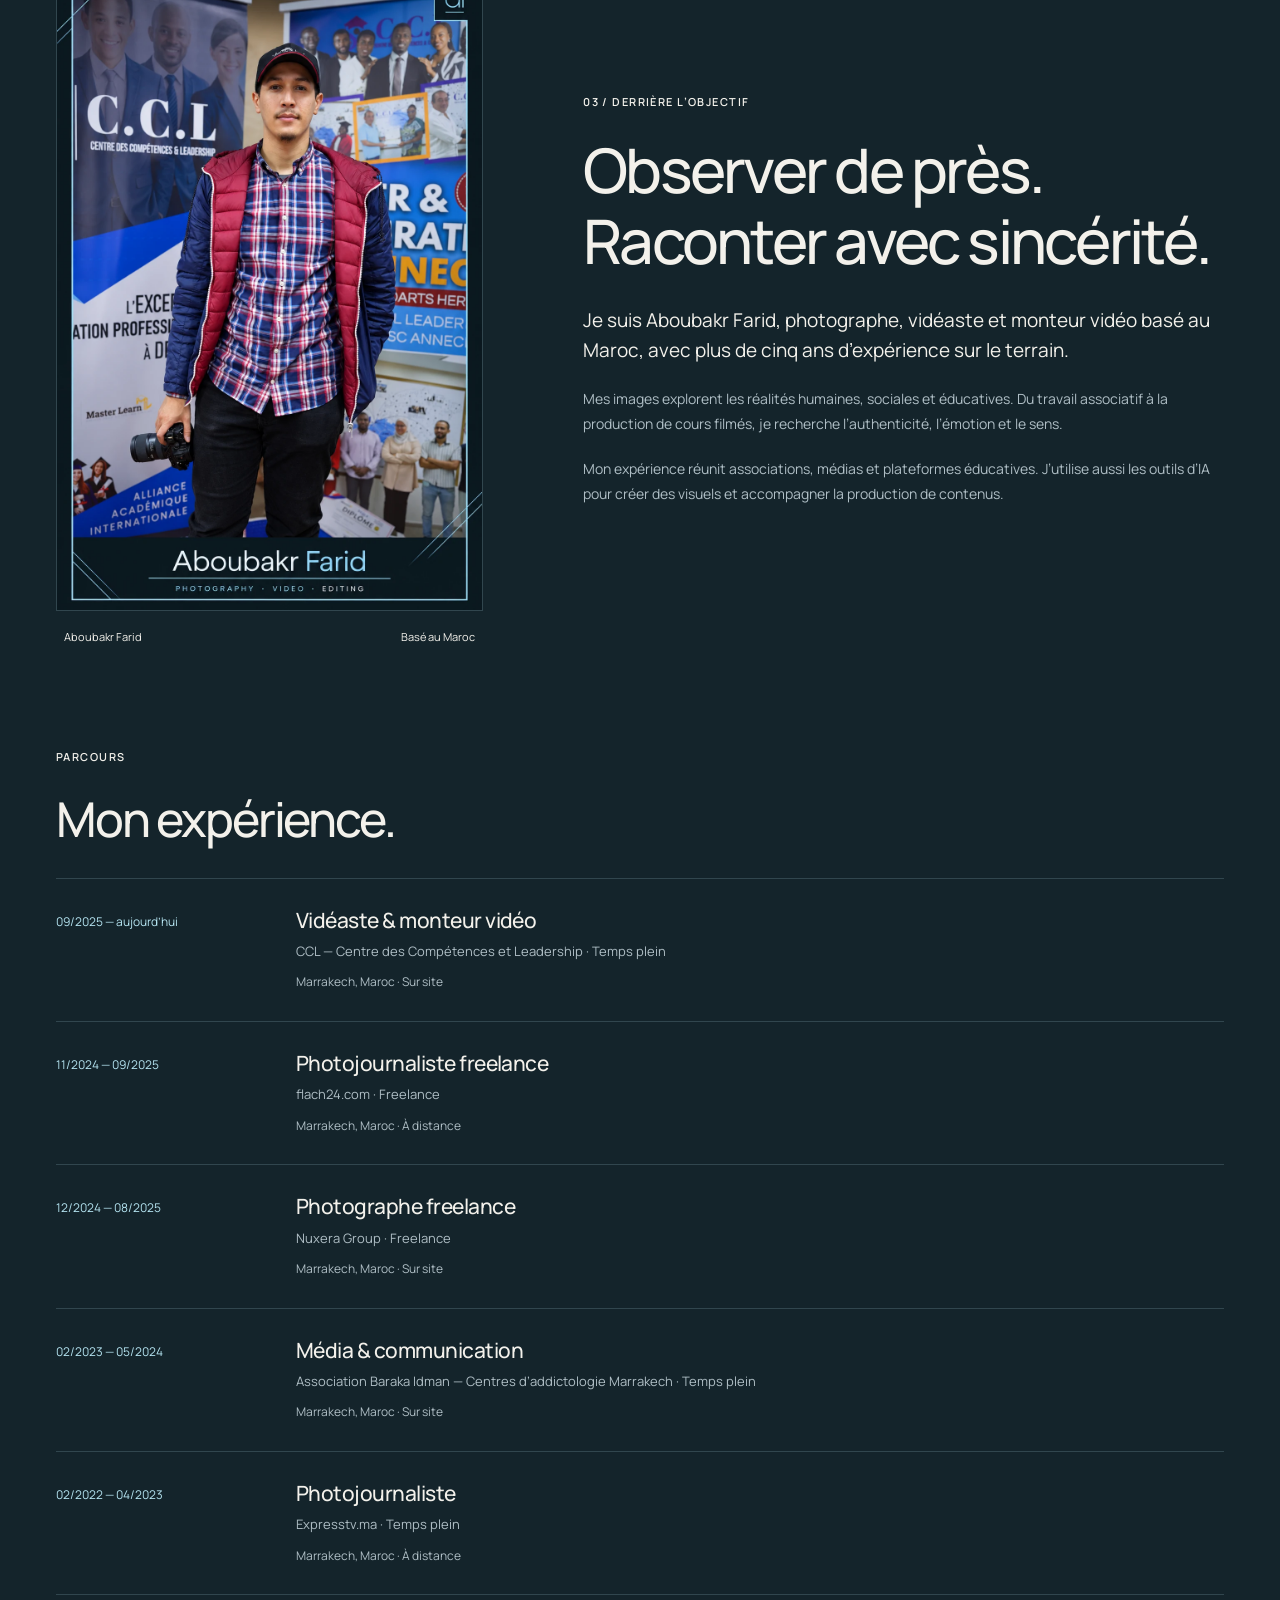
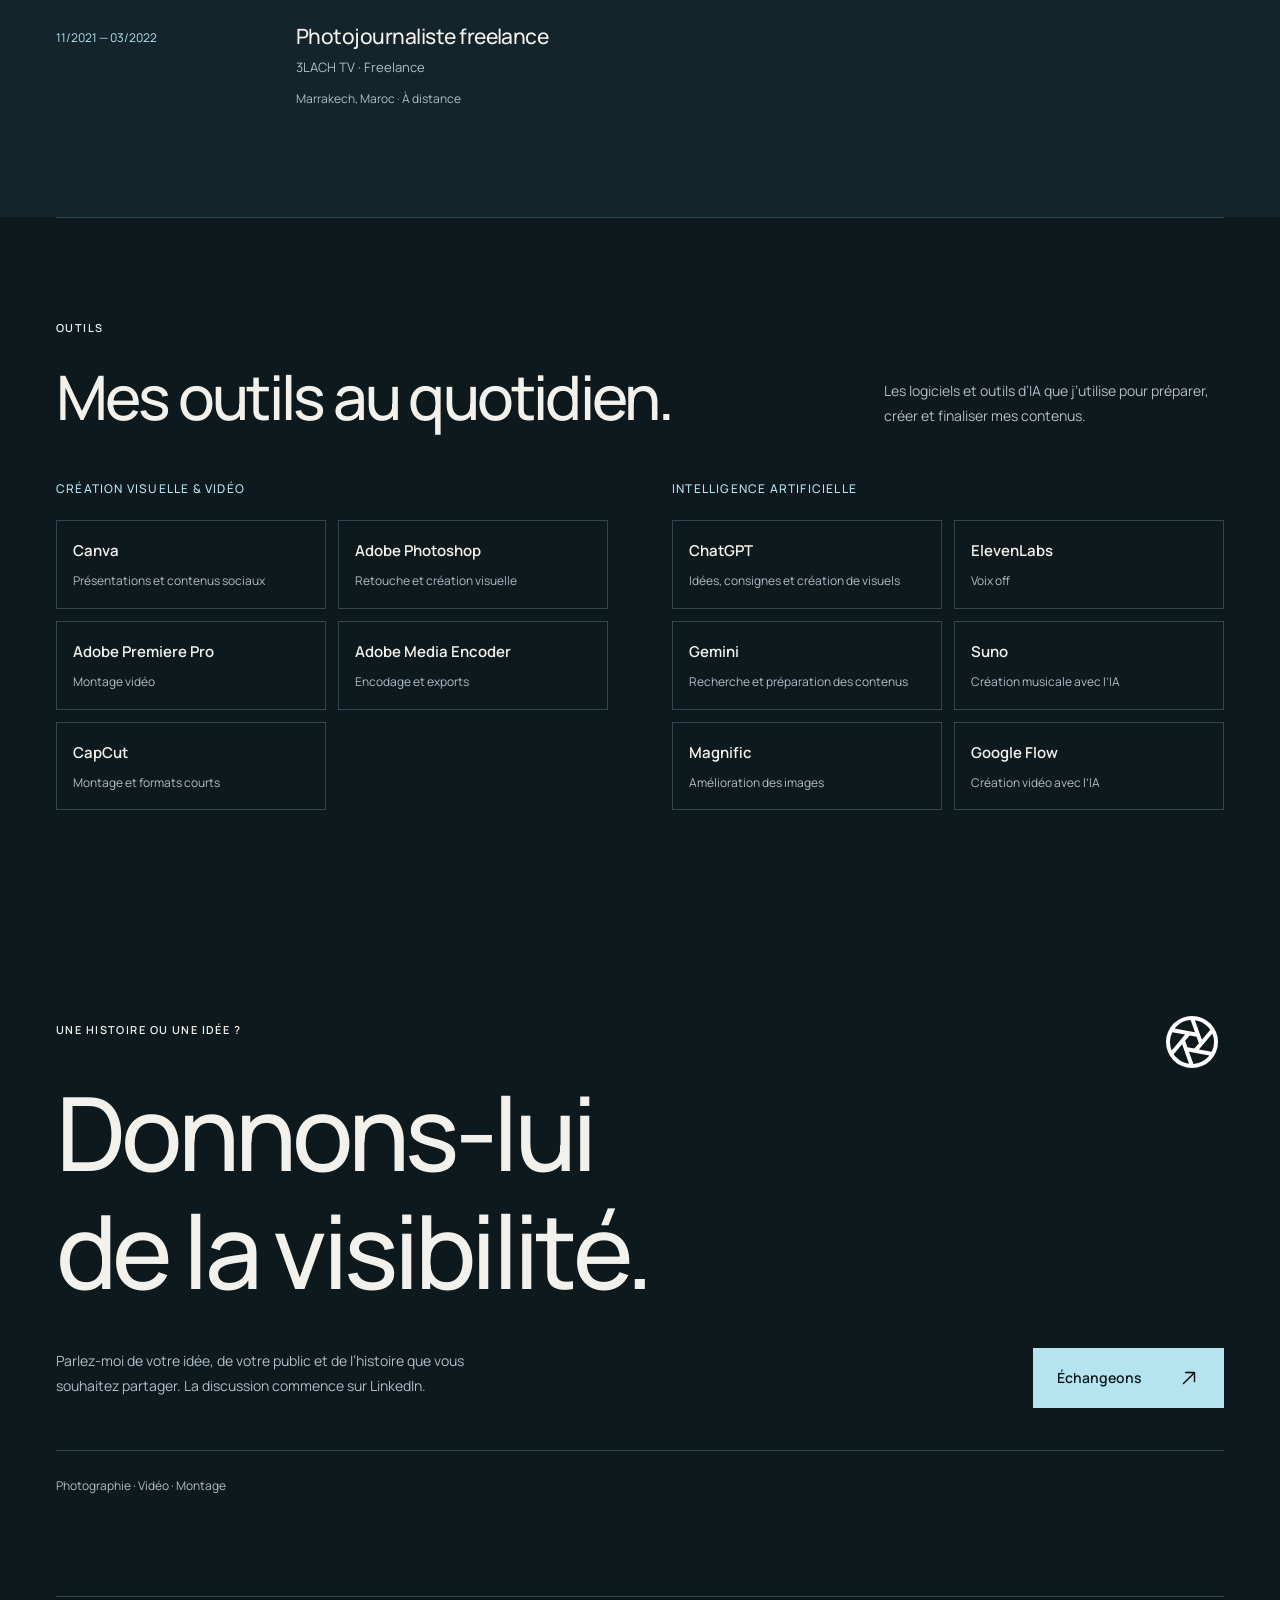
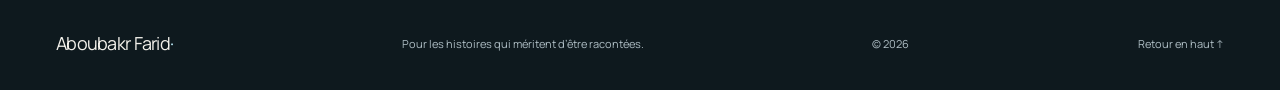
==== commit 46ba01f6: "fix: use owner professional title in introduction and facts" ====
--- a/index.html
+++ b/index.html
@@ -15,11 +15,11 @@
   <link rel="canonical" href="https://aboubakrfarid.github.io/">
   <link rel="icon" href="assets/favicon.svg" type="image/svg+xml">
   <link rel="preload" href="assets/fonts/manrope.ttf" as="font" type="font/ttf" crossorigin>
-  <link rel="stylesheet" href="styles.css?v=7">
-  <script src="content.js?v=7" defer></script>
-  <script src="app.js?v=7" defer></script>
-  <script src="media.js?v=7" defer></script>
-  <link rel="stylesheet" href="media.css?v=7">
+  <link rel="stylesheet" href="styles.css?v=8">
+  <script src="content.js?v=8" defer></script>
+  <script src="app.js?v=8" defer></script>
+  <script src="media.js?v=8" defer></script>
+  <link rel="stylesheet" href="media.css?v=8">
 </head>
 <body>
 <a class="skip" href="#main" data-i="skip">Aller au contenu</a>
@@ -32,10 +32,10 @@
 </header>
 <main id="main">
   <section class="hero" aria-labelledby="hero-title"><div class="wrap hero-inner">
-<div class="hero-copy"><h1 id="hero-title" lang="en" dir="ltr">Aboubakr<br><span>Farid.</span></h1><p class="hero-lead" data-i="heroLead">Au plus près des histoires.<br>Des images qui parlent.</p><p class="hero-practice" data-i="practiceLabel">Photographie · Vidéo · Montage</p><div class="hero-actions"><a class="button button-primary" href="#work"><span data-i="explore">Voir mes réalisations</span><img class="icon direction-icon" src="assets/icons/arrow-right.svg" width="24" height="24" alt=""></a><a class="text-link" href="https://www.linkedin.com/in/faridaboubakr1" target="_blank" rel="noopener noreferrer" data-i="heroContact">Me contacter</a></div></div>
+<div class="hero-copy"><h1 id="hero-title" lang="en" dir="ltr">Aboubakr<br><span>Farid.</span></h1><p class="hero-lead" data-i="heroLead">Au plus près des histoires.<br>Des images qui parlent.</p><p class="hero-practice" data-i="practiceLabel">Photojournaliste | Photographe & vidéaste | Monteur vidéo</p><div class="hero-actions"><a class="button button-primary" href="#work"><span data-i="explore">Voir mes réalisations</span><img class="icon direction-icon" src="assets/icons/arrow-right.svg" width="24" height="24" alt=""></a><a class="text-link" href="https://www.linkedin.com/in/faridaboubakr1" target="_blank" rel="noopener noreferrer" data-i="heroContact">Me contacter</a></div></div>
 <div class="hero-portrait"><img src="assets/aboubakr-farid-hero.png" width="1254" height="1254" alt="Portrait of Aboubakr Farid" data-alt="portraitAlt" fetchpriority="high" decoding="async"></div>
 </div></section>
-<div class="wrap fact-strip"><div><span class="fact-number" dir="ltr">5<span>+</span></span><span data-i="yearsShort">ans sur le terrain</span></div><div><span class="fact-label" data-i="practiceLabel">Photographie · Vidéo · Montage</span><span data-i="practiceTitle">Une histoire. Plusieurs façons de la raconter.</span></div><div><span class="fact-label" data-i="baseLabel">Basé au Maroc</span><span data-i="baseTitle">Un regard d’ici.<br>Un horizon plus large.</span></div></div>
+<div class="wrap fact-strip"><div><span class="fact-number" dir="ltr">5<span>+</span></span><span data-i="yearsShort">ans sur le terrain</span></div><div><span class="fact-label" data-i="practiceLabel">Photojournaliste | Photographe & vidéaste | Monteur vidéo</span><span data-i="practiceTitle">Une histoire. Plusieurs façons de la raconter.</span></div><div><span class="fact-label" data-i="baseLabel">Basé au Maroc</span><span data-i="baseTitle">Un regard d’ici.<br>Un horizon plus large.</span></div></div>
   <section class="paper collaborations" id="collaborations"><div class="wrap section">
     <div class="section-heading"><div><p class="eyebrow" data-i="logoKicker">DES RENCONTRES, DES PROJETS</p><h2 data-i="logoTitle">Des expériences<br>qui marquent mon travail.</h2></div><p class="section-description" data-i="logoDesc">Une sélection d’expériences dans l’éducation, les médias et l’entreprise, en poste, en freelance et en production de contenus.</p></div>
     <ul class="logo-grid" aria-label="Selected organizations">
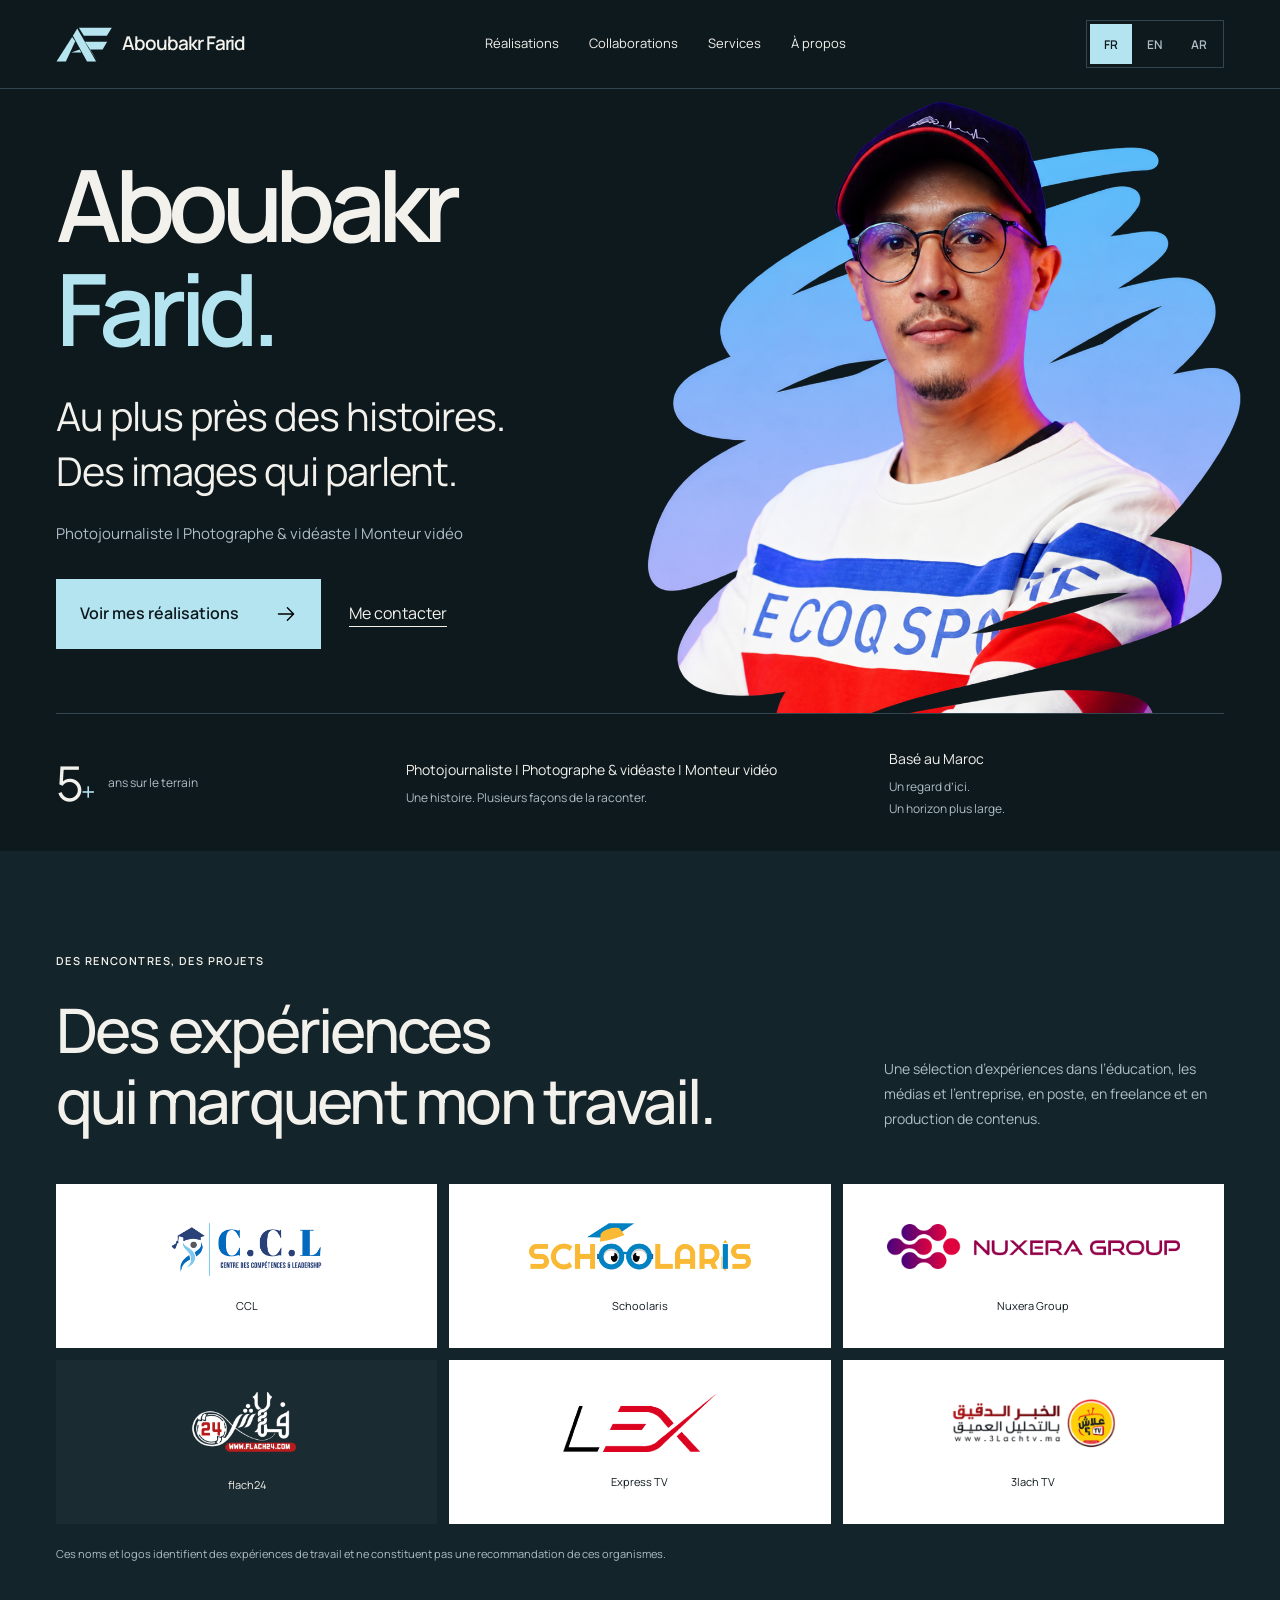
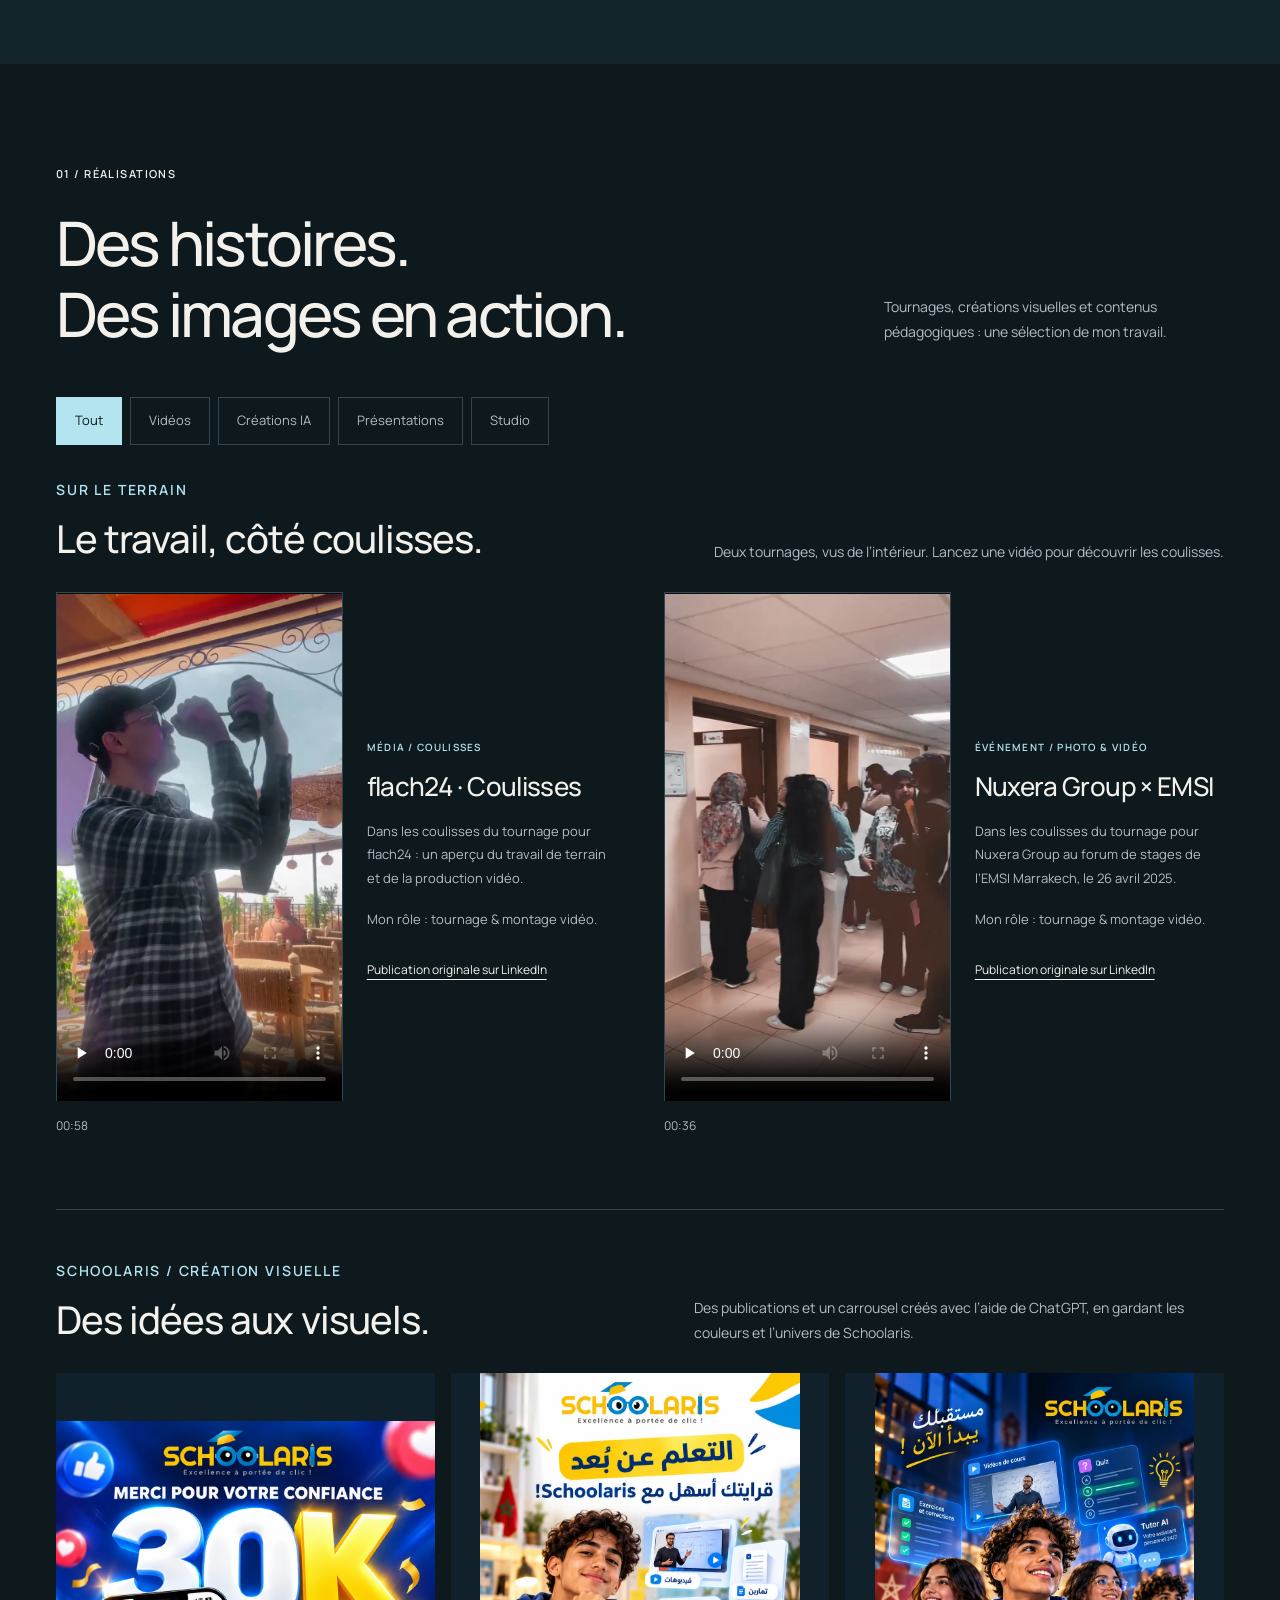
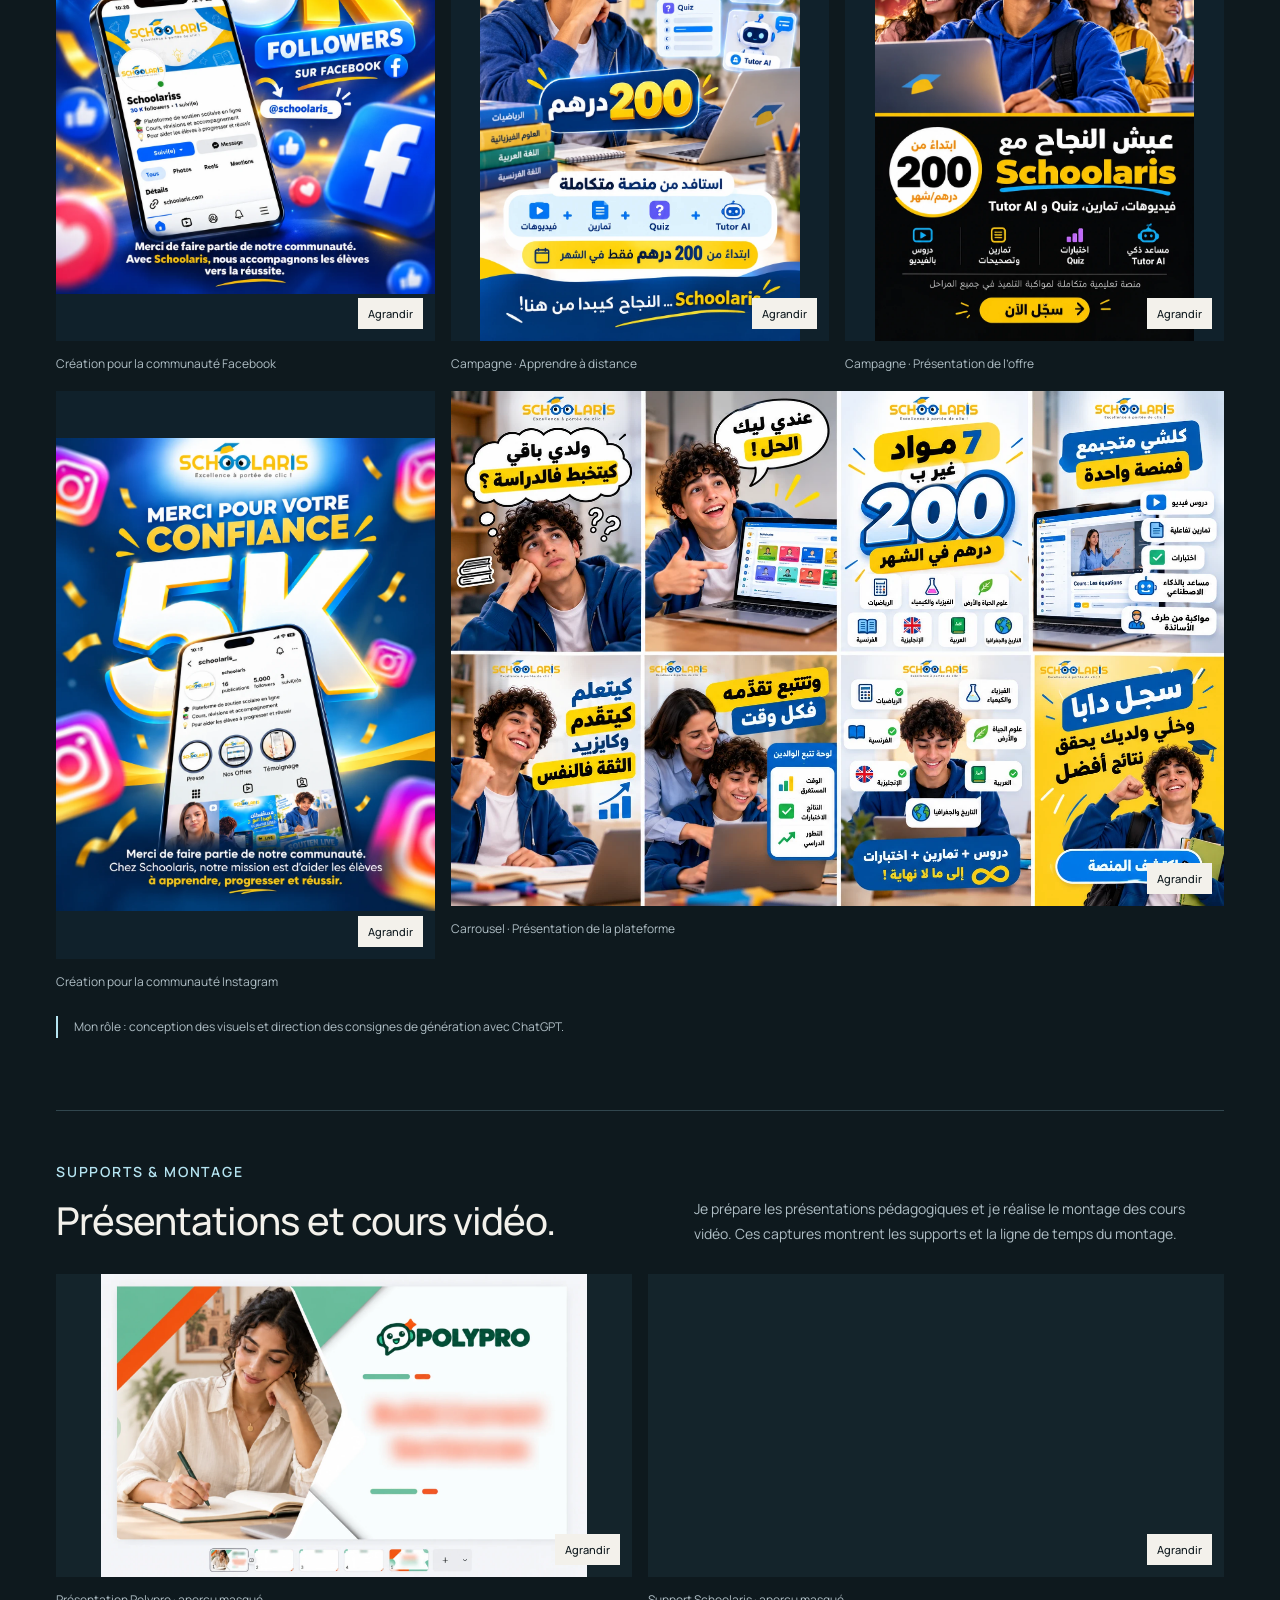
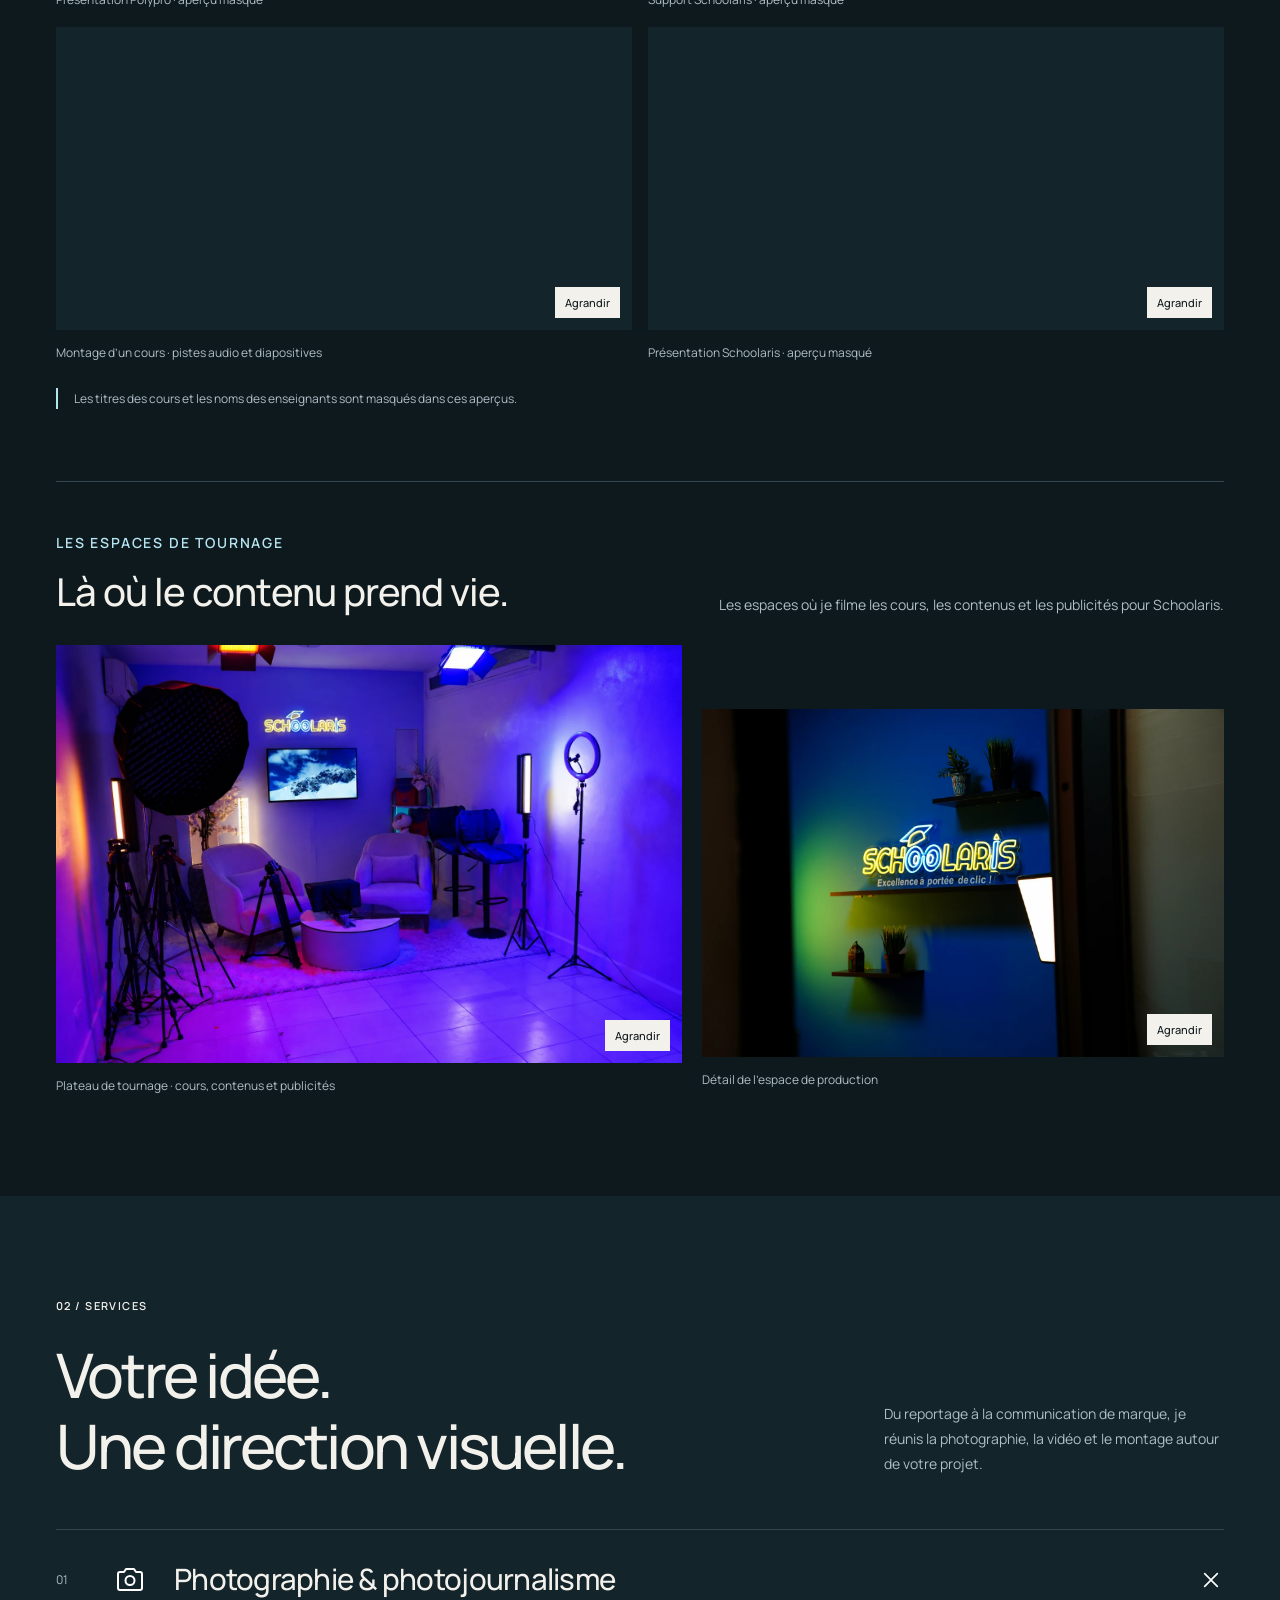
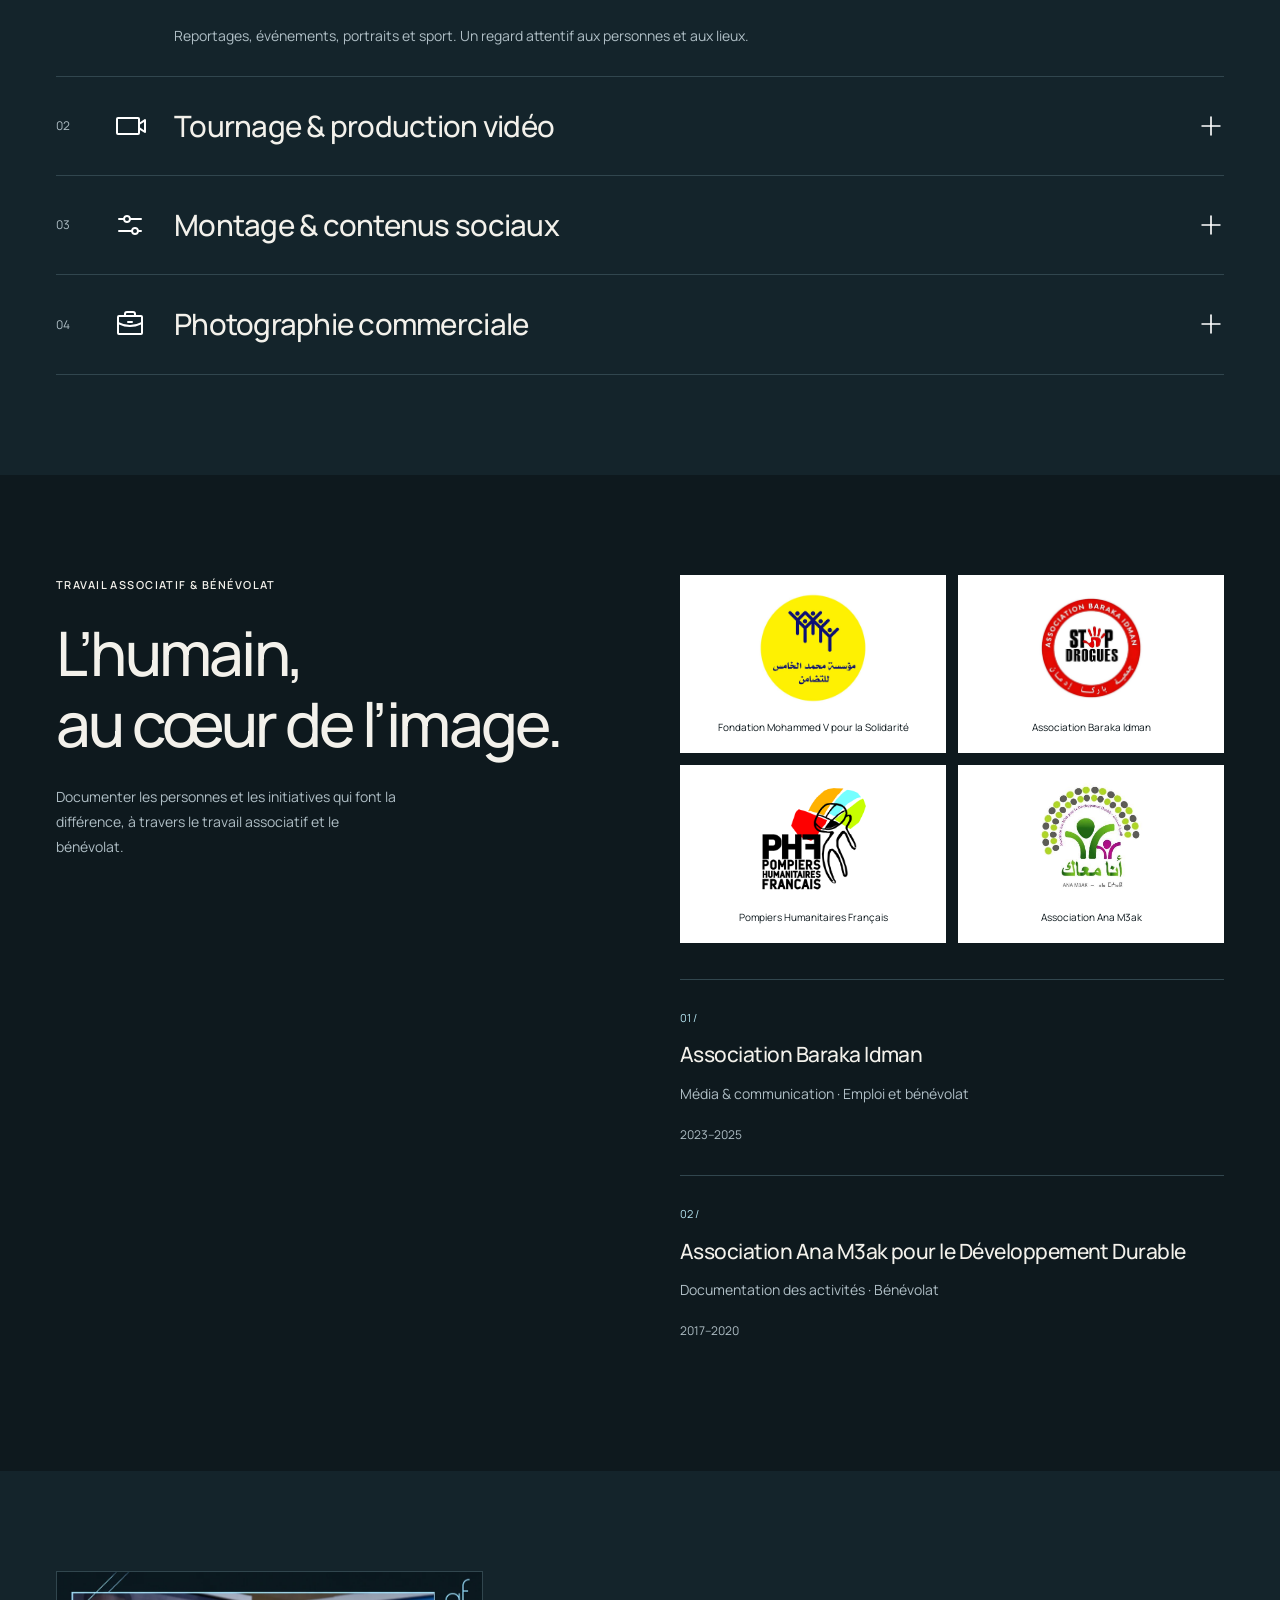
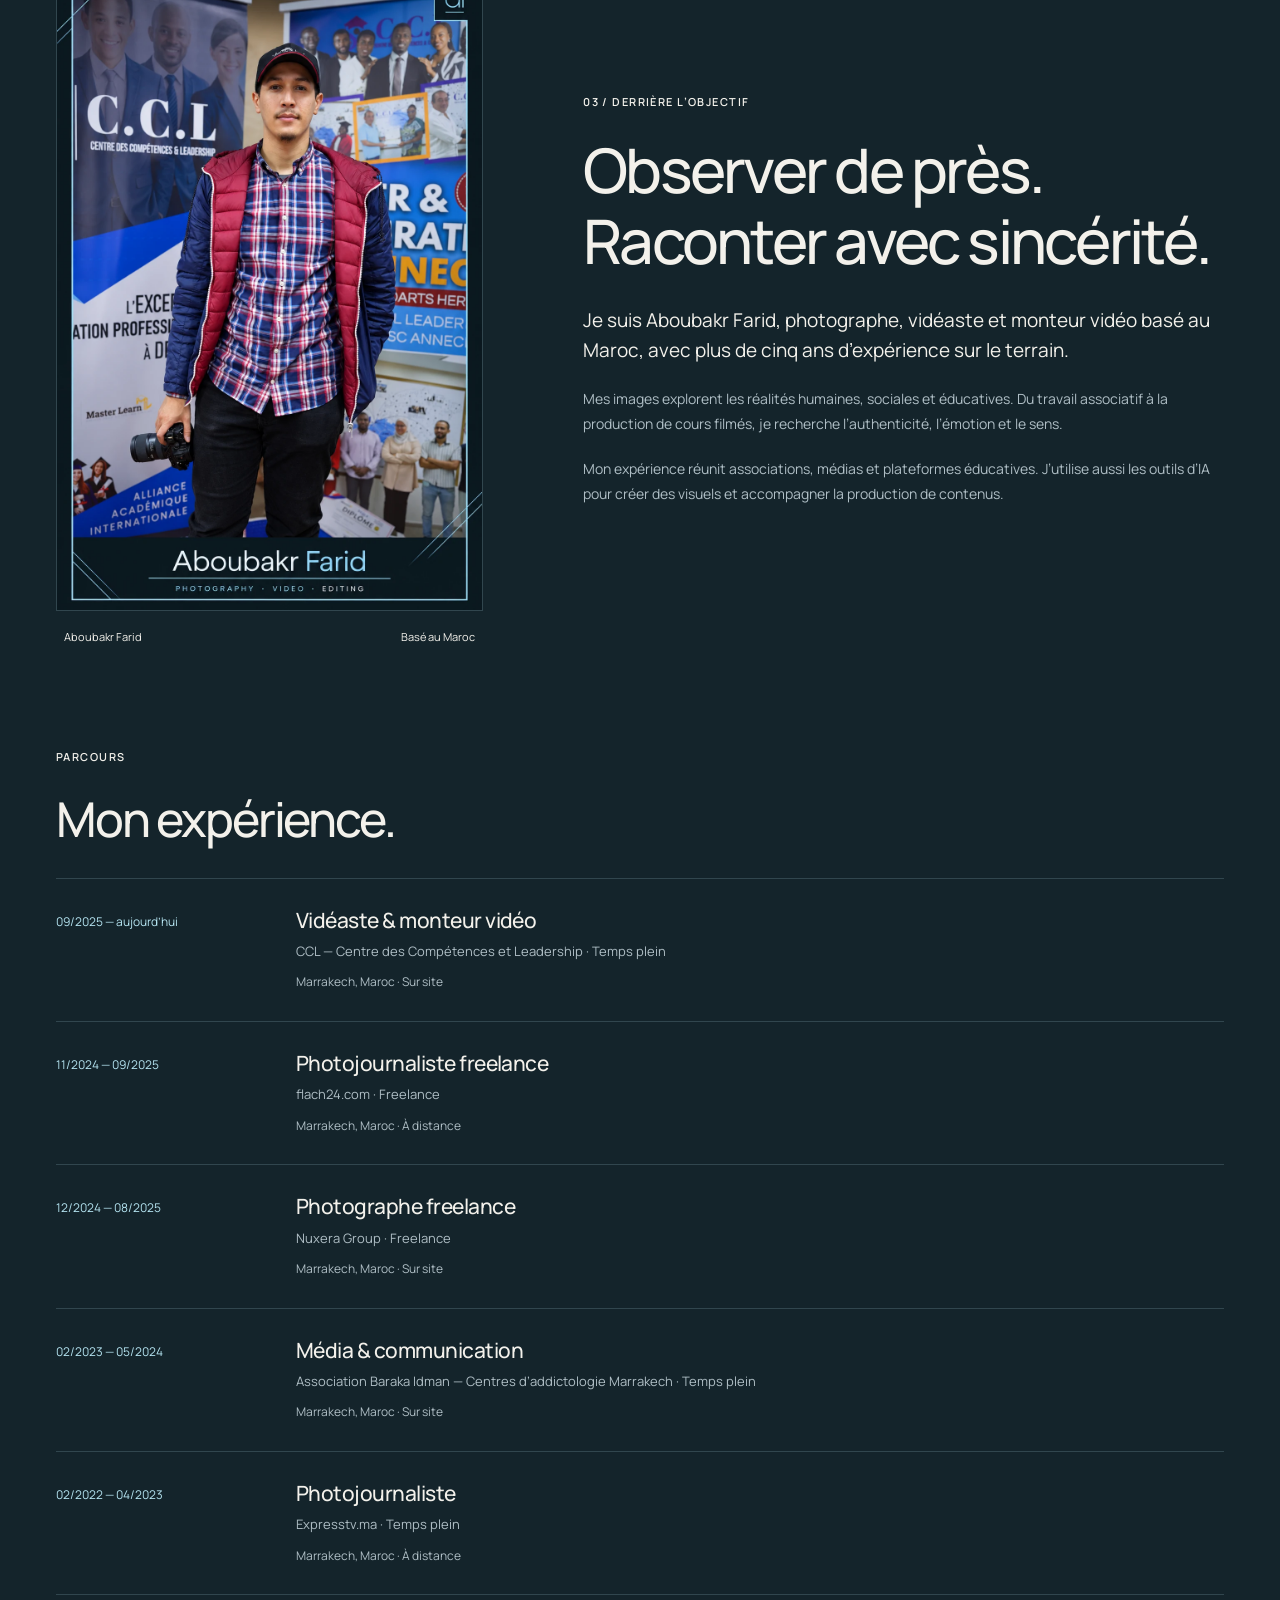
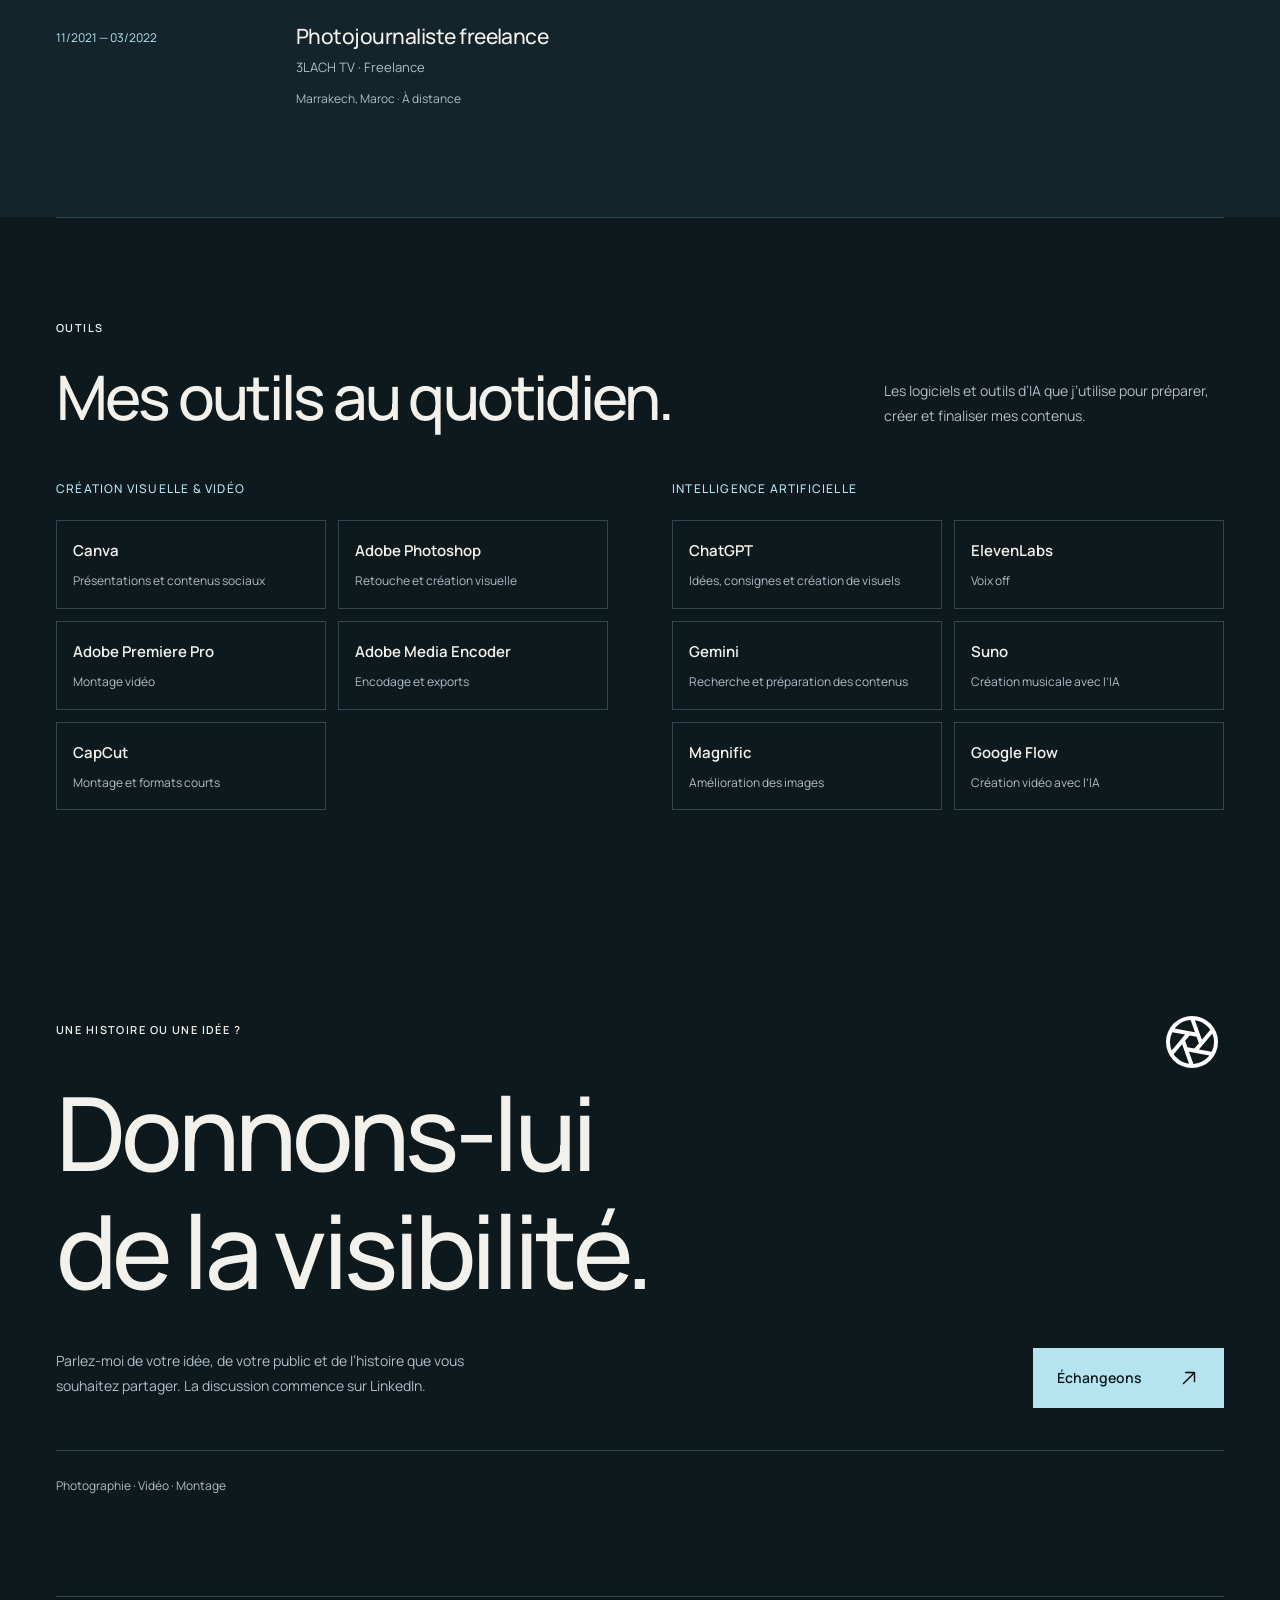
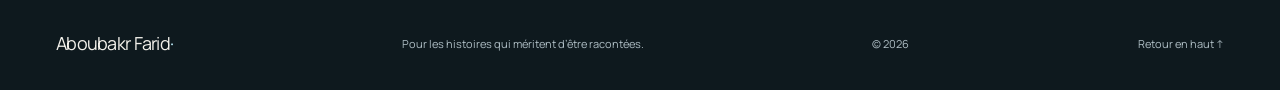
==== commit ee72aec0: "feat: publish AF logo in portfolio header and browser tab" ====
--- a/index.html
+++ b/index.html
@@ -13,9 +13,9 @@
   <meta property="og:image" content="https://aboubakrfarid.github.io/assets/media/flach24-bts-poster.webp">
   <title>Aboubakr Farid — Photographie, vidéo & création</title>
   <link rel="canonical" href="https://aboubakrfarid.github.io/">
-  <link rel="icon" href="assets/favicon.svg" type="image/svg+xml">
+  <link rel="icon" href="assets/brand/favicon-af-v1.svg" type="image/svg+xml">
   <link rel="preload" href="assets/fonts/manrope.ttf" as="font" type="font/ttf" crossorigin>
-  <link rel="stylesheet" href="styles.css?v=8">
+  <link rel="stylesheet" href="styles.css?v=10">
   <script src="content.js?v=8" defer></script>
   <script src="app.js?v=8" defer></script>
   <script src="media.js?v=8" defer></script>
@@ -25,7 +25,7 @@
 <a class="skip" href="#main" data-i="skip">Aller au contenu</a>
 <header class="site-header">
   <div class="wrap header-inner">
-    <a class="brand" href="#main" aria-label="Aboubakr Farid"><span class="brand-mark" lang="en" dir="ltr">af<span>·</span></span><span data-i="brand">PHOTO & VIDÉO</span></a>
+    <a class="brand" href="#main" aria-label="Aboubakr Farid" lang="en" dir="ltr"><img class="brand-symbol" src="assets/brand/af-monogram-v1.svg" width="96" height="60" alt=""><span class="brand-name">Aboubakr <span>Farid</span></span></a>
     <nav aria-label="Main navigation"><a href="#work" data-i="navWork">Réalisations</a><a href="#collaborations" data-i="navCollabs">Collaborations</a><a href="#services" data-i="navServices">Services</a><a href="#about" data-i="navAbout">À propos</a></nav>
     <div class="header-actions"><div class="language-switch" role="group" aria-label="Langue / Language / اللغة"><button type="button" data-language="fr" lang="fr" aria-pressed="true" aria-label="Français">FR</button><button type="button" data-language="en" lang="en" aria-pressed="false" aria-label="English">EN</button><button type="button" data-language="ar" lang="ar" aria-pressed="false" aria-label="العربية">AR</button></div><a class="header-contact" href="#contact"><span data-i="navContact">Échangeons</span><img class="icon diagonal-icon" src="assets/icons/arrow-up-right.svg" width="20" height="20" alt=""></a></div>
   </div>
--- a/styles.css
+++ b/styles.css
@@ -92,18 +92,15 @@
   min-height:88px
 }
 .brand {
-  display:flex;
-  align-items:center
-}
-.brand-mark {
-  font-size:52px; font-weight:800; letter-spacing:-5px;
-  line-height:1
-}
-.brand-mark span {
-  color:var(--accent)
-}
-.brand>span:last-child {
-  display:none
+  display:flex; align-items:center; gap:10px; flex:none;
+  min-height:44px; direction:ltr
+}
+.brand-symbol {
+  width:56px; height:35px; flex:none
+}
+.brand-name {
+  font-family:Manrope,Arial,sans-serif; font-size:19px; font-weight:600;
+  letter-spacing:-.055em; line-height:1.15; white-space:nowrap
 }
 nav {
   display:flex; gap:30px;
@@ -508,7 +505,7 @@
 html[dir=rtl] body {
   font-family:'Noto Arabic',Tahoma,sans-serif
 }
-html[dir=rtl] .brand-mark,html[dir=rtl] h1,html[dir=rtl] [lang=en] {
+html[dir=rtl] .brand,html[dir=rtl] h1,html[dir=rtl] [lang=en] {
   font-family:Manrope,Arial,sans-serif
 }
 html[dir=rtl] h1 {
@@ -590,8 +587,11 @@
   .language {
     padding:8px 14px
   }
-  .brand-mark {
-    font-size:44px
+  .brand-symbol {
+    width:48px; height:30px
+  }
+  .brand-name {
+    font-size:17px
   }
   .hero-inner {
     min-height:530px;
@@ -682,8 +682,17 @@
   nav a {
     font-size:11px
   }
-  .brand-mark {
-    font-size:40px
+  .brand {
+    gap:8px
+  }
+  .brand-symbol {
+    width:44px; height:28px
+  }
+  .brand-name {
+    font-size:15px
+  }
+  .brand-name span {
+    display:block
   }
   .language {
     font-size:12px
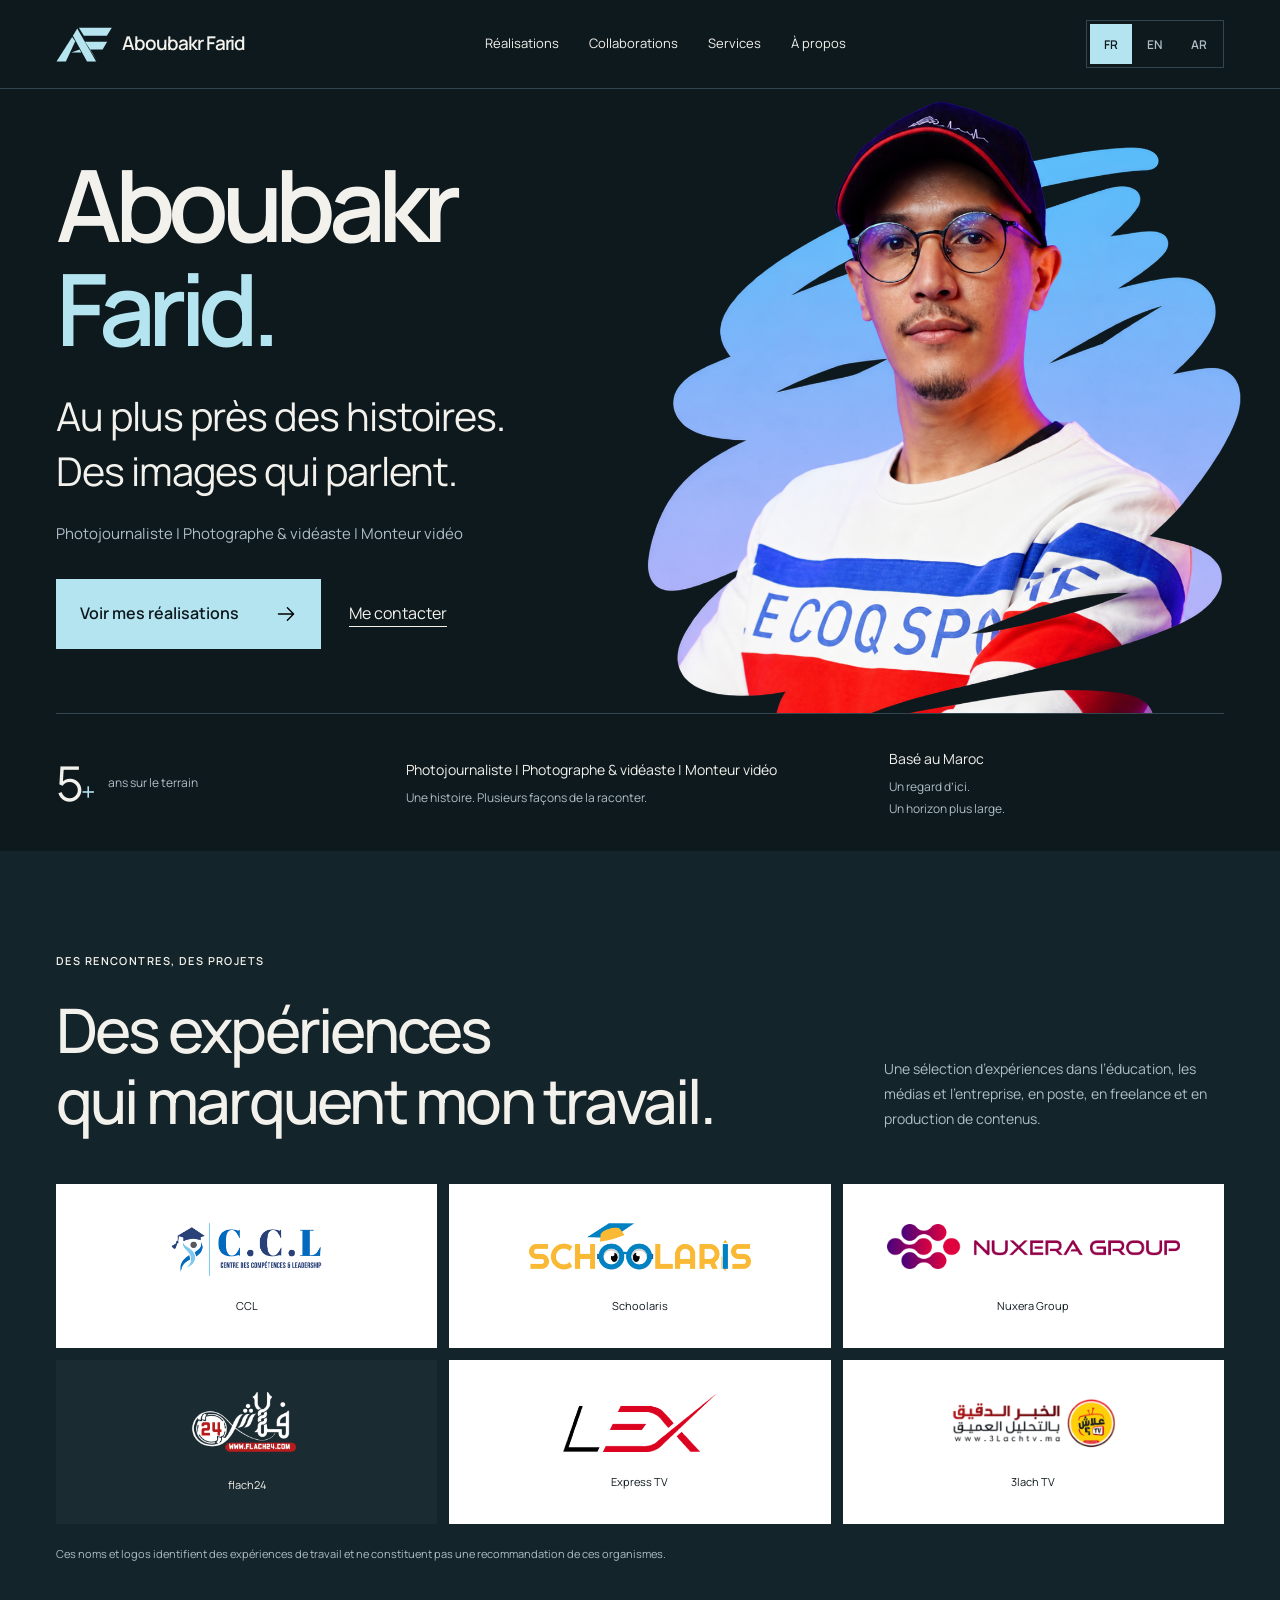
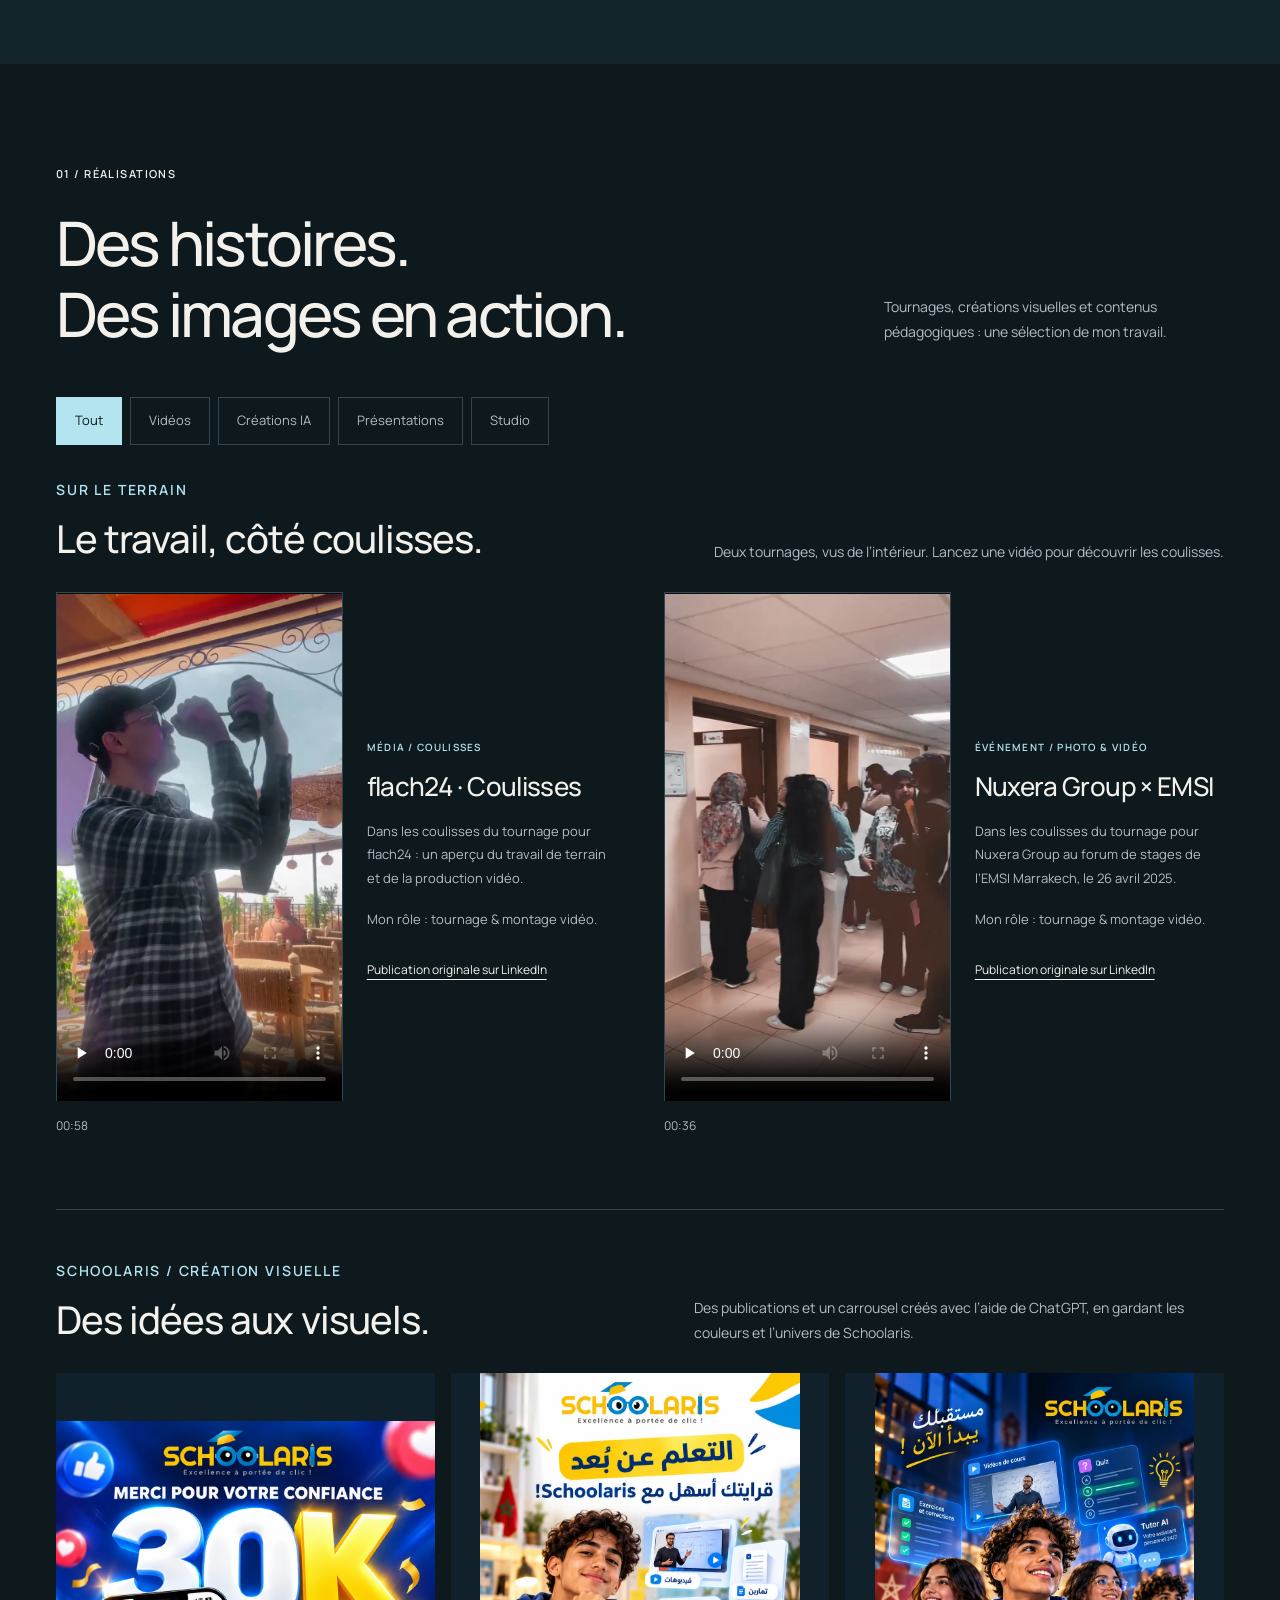
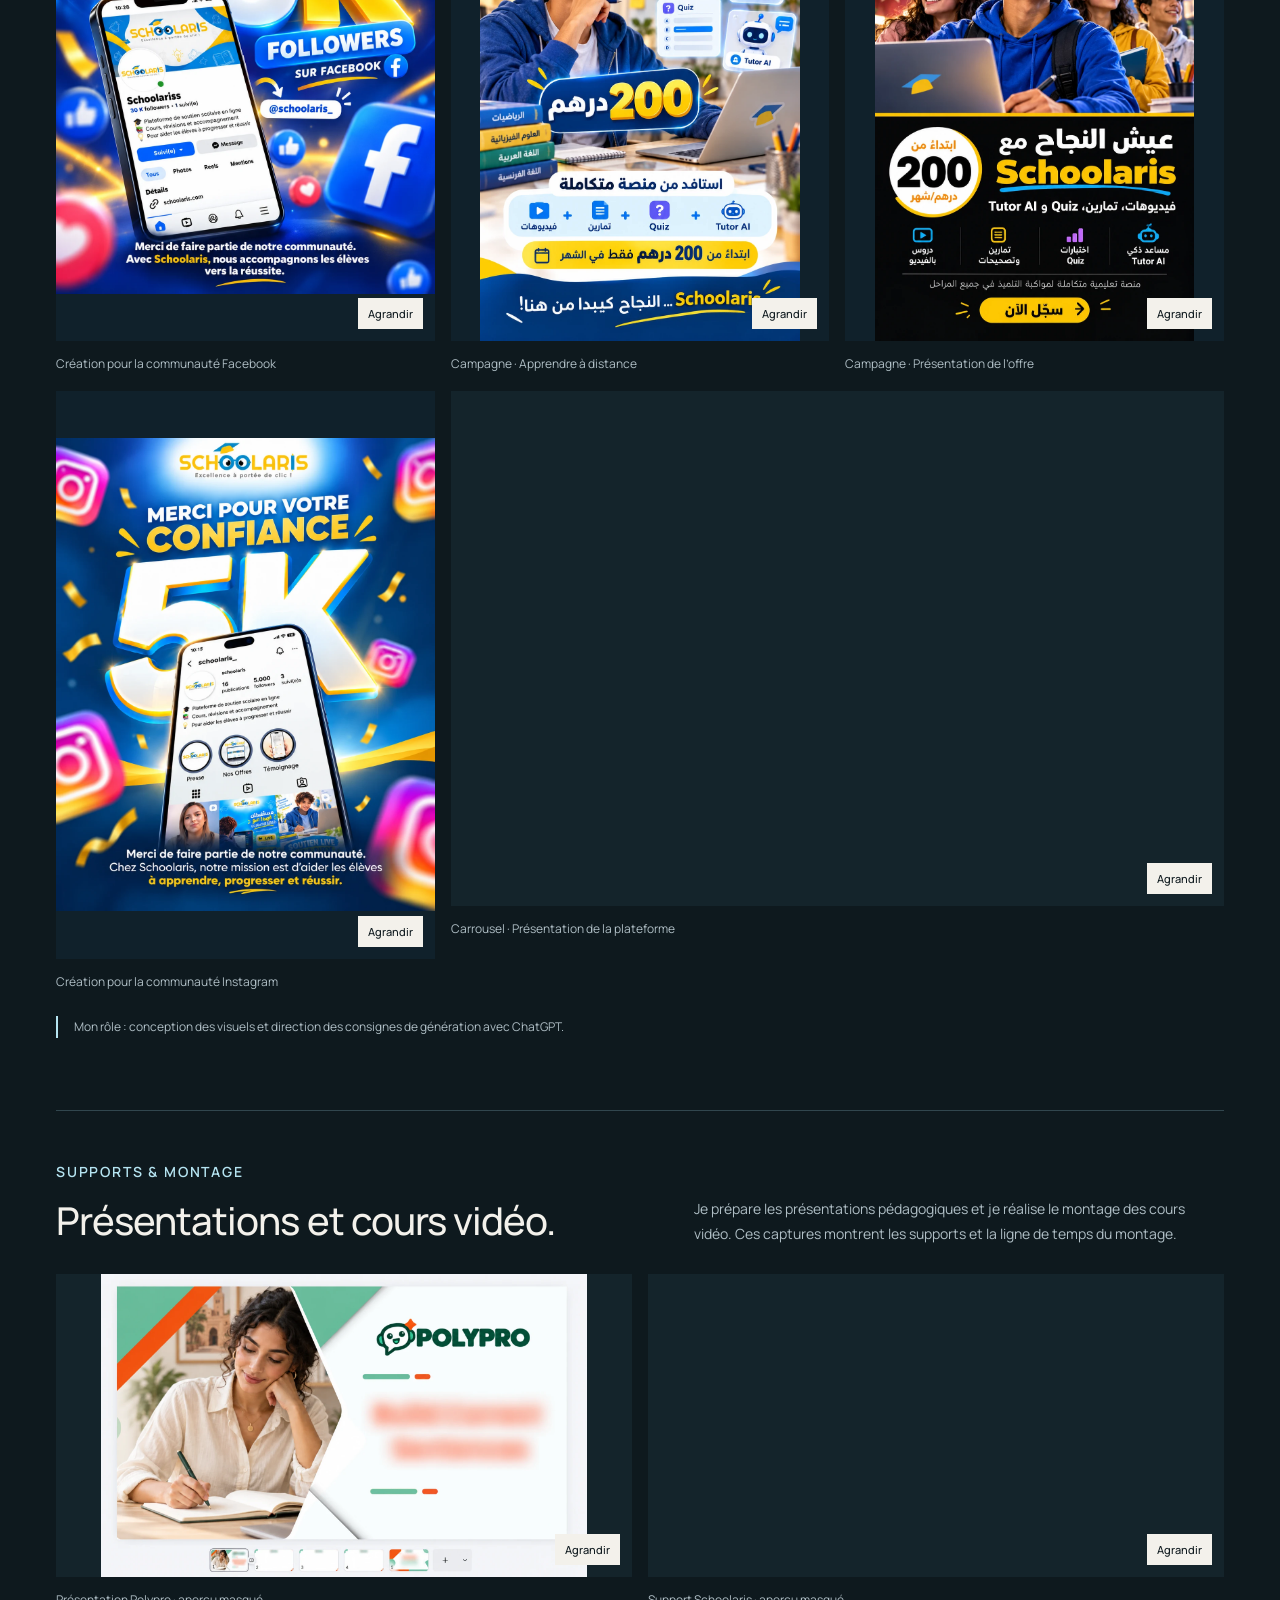
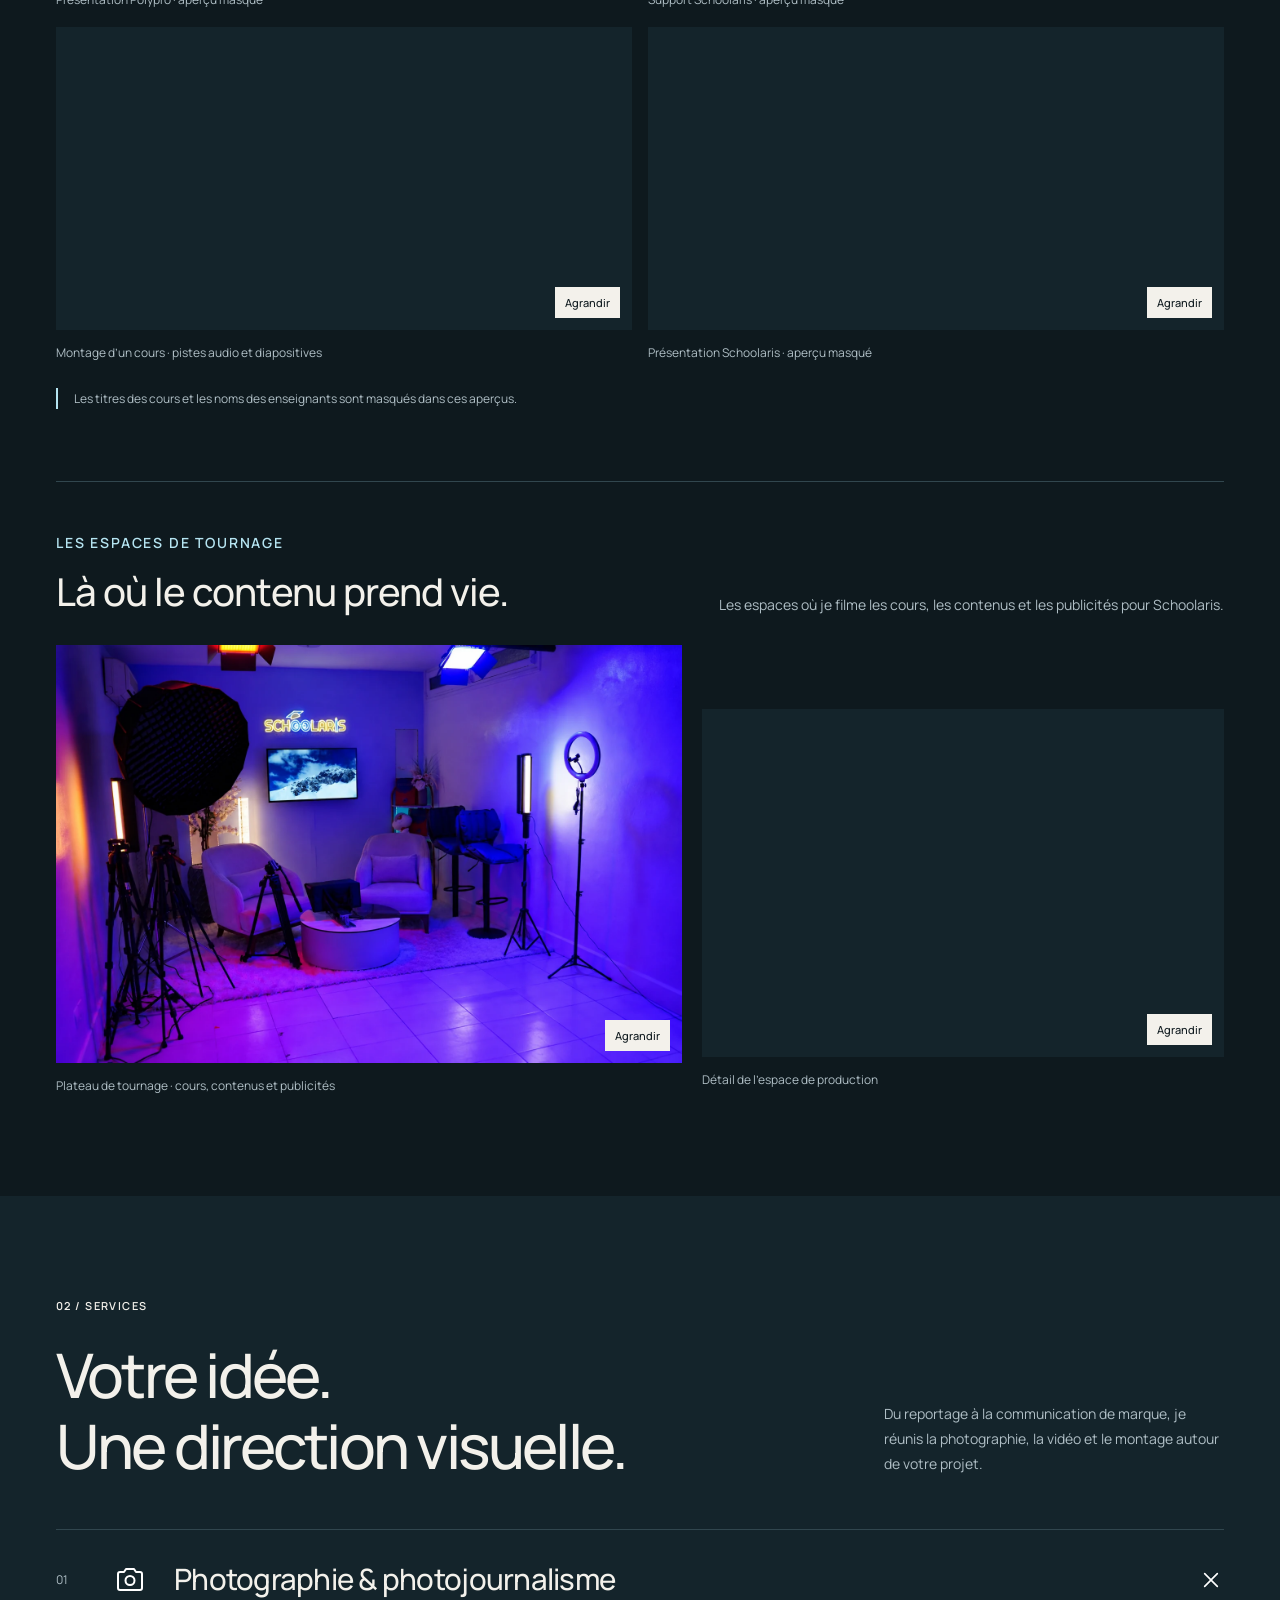
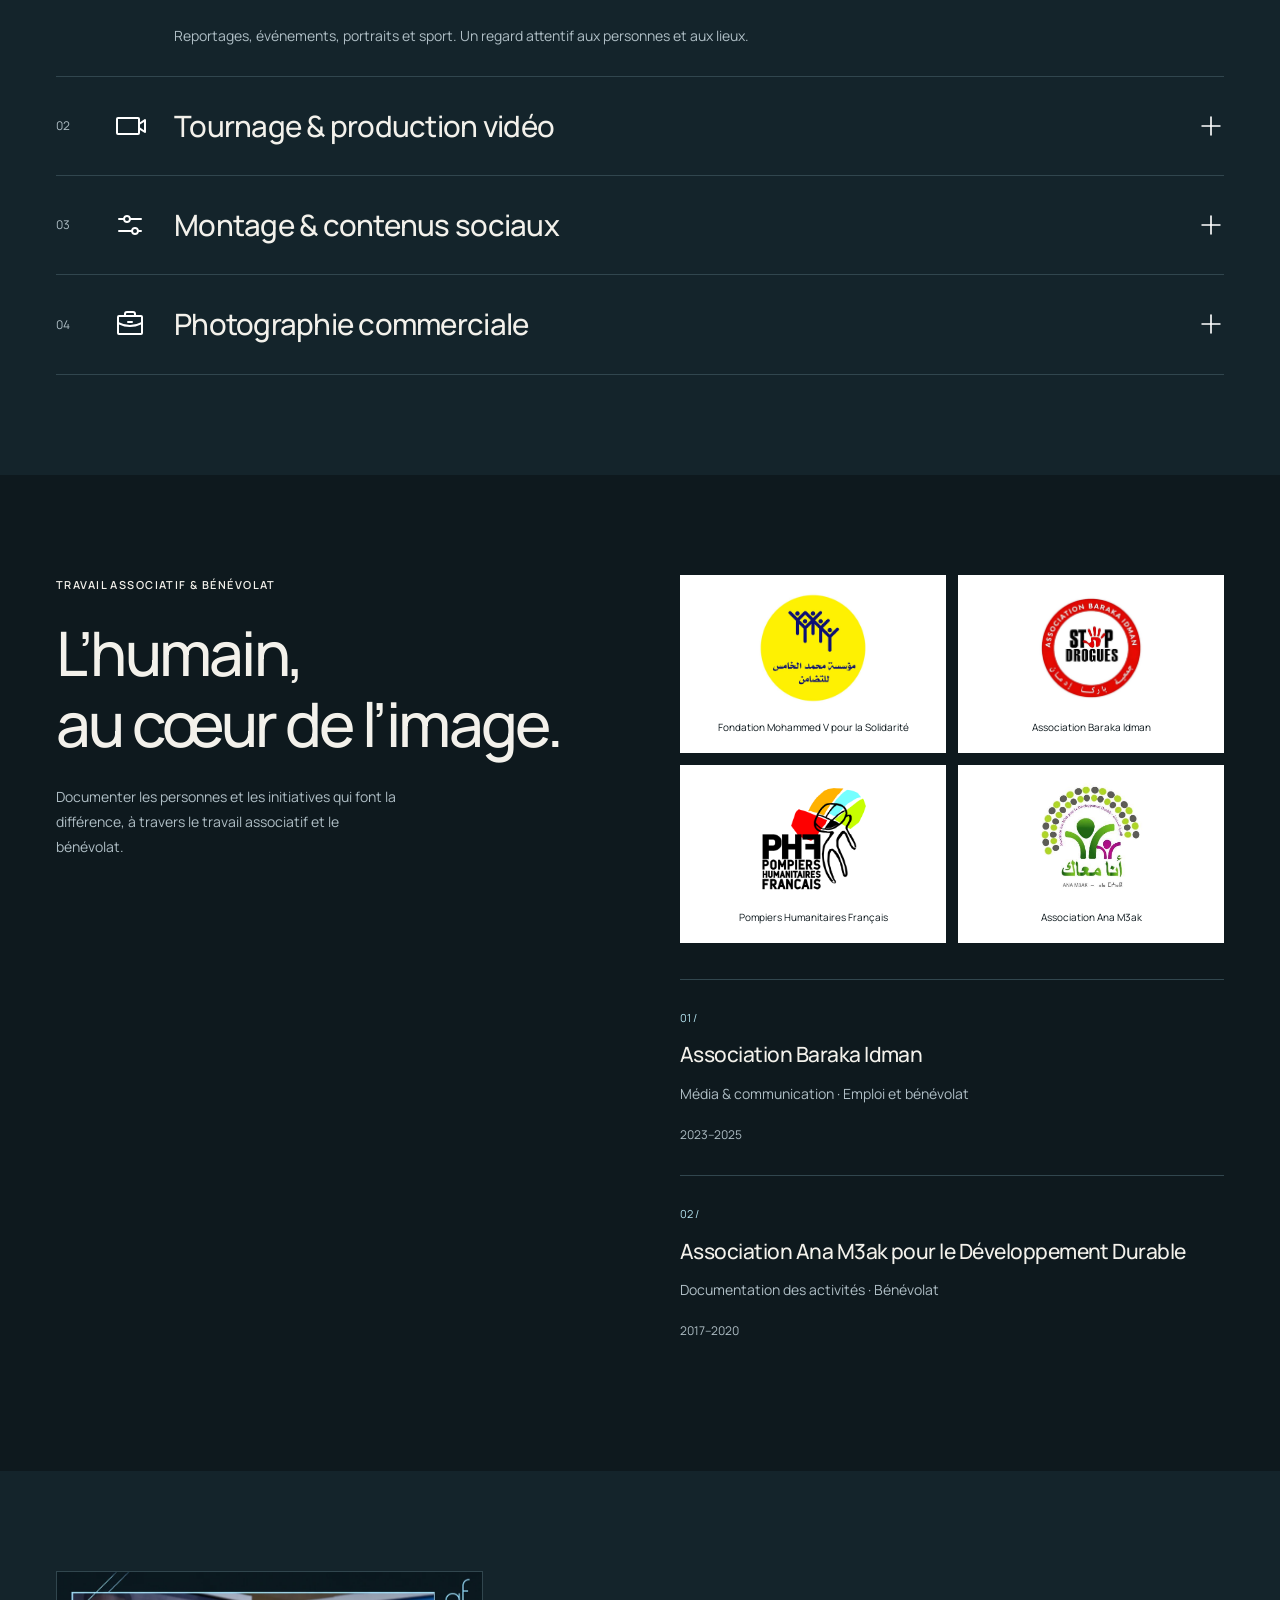
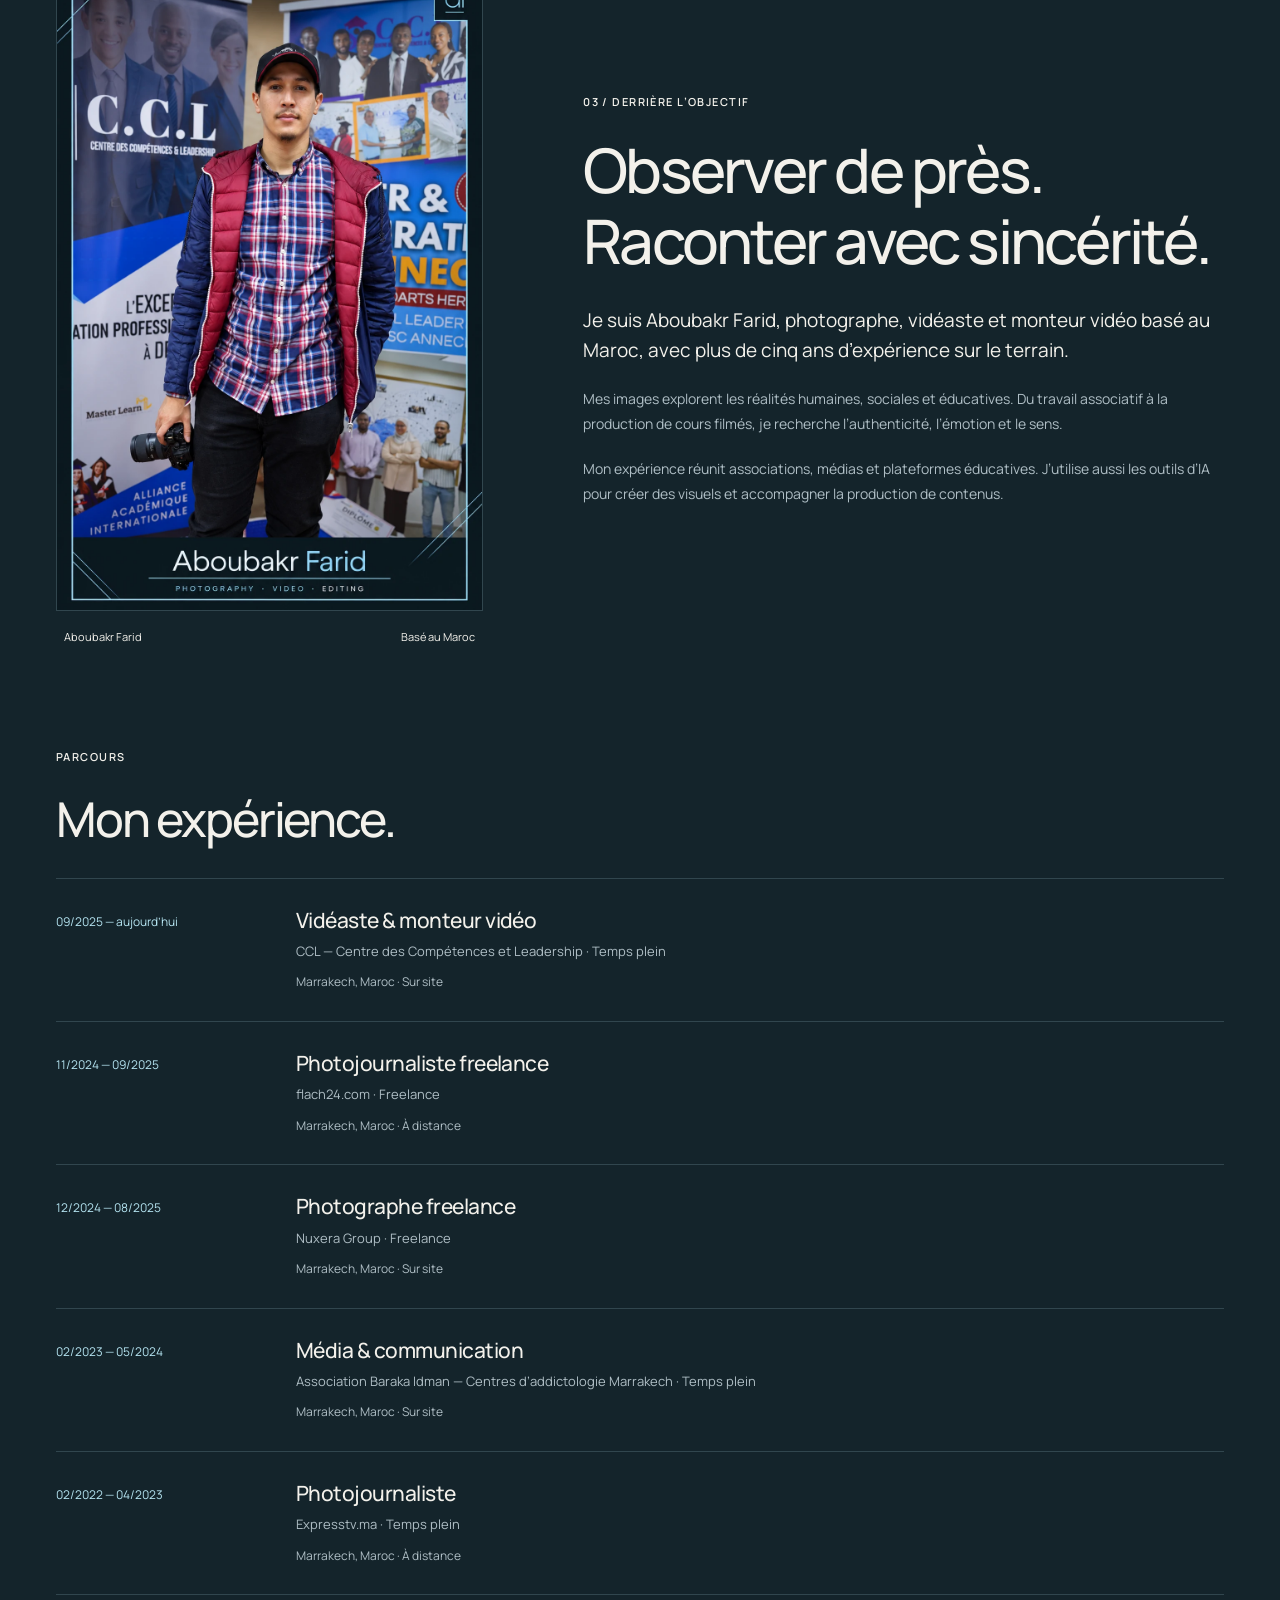
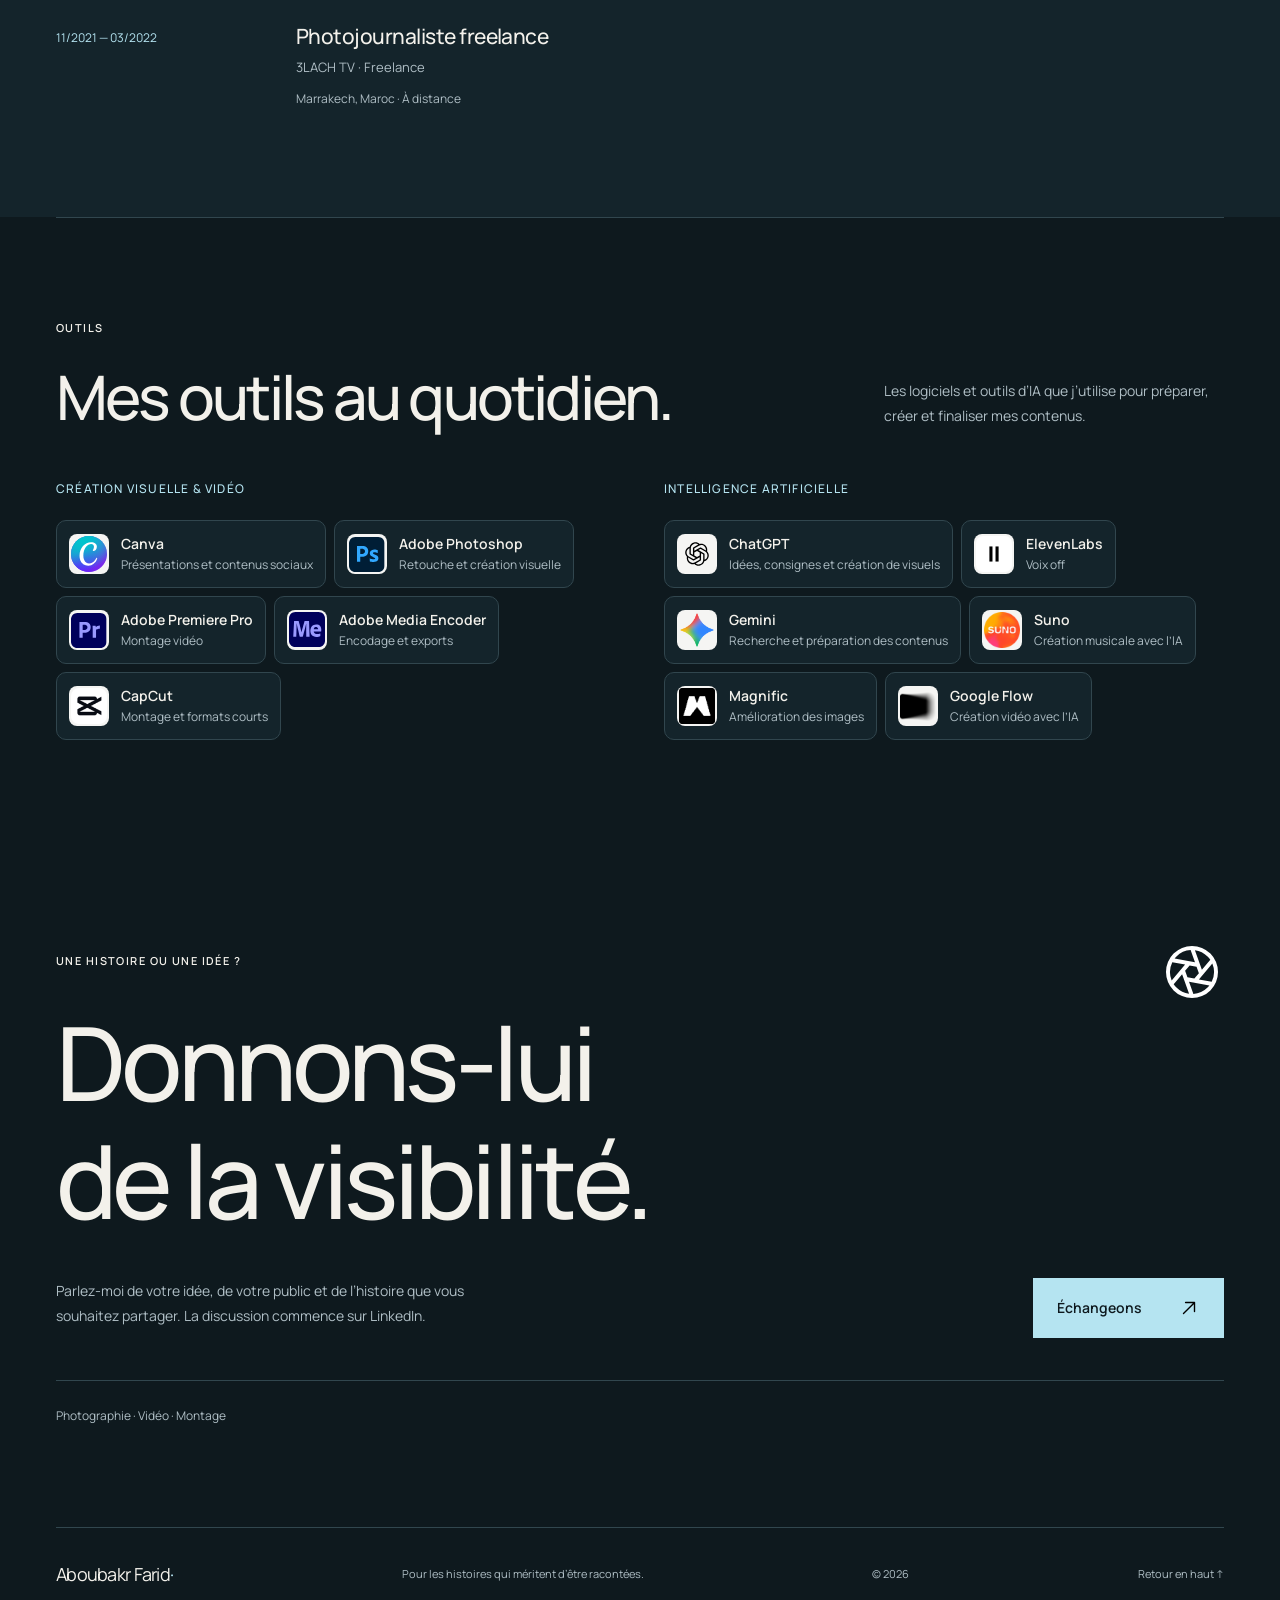
==== commit 760355c9: "feat: publish compact cards with tool logos" ====
--- a/index.html
+++ b/index.html
@@ -19,7 +19,7 @@
   <script src="content.js?v=8" defer></script>
   <script src="app.js?v=8" defer></script>
   <script src="media.js?v=8" defer></script>
-  <link rel="stylesheet" href="media.css?v=8">
+  <link rel="stylesheet" href="media.css?v=11">
 </head>
 <body>
 <a class="skip" href="#main" data-i="skip">Aller au contenu</a>
@@ -85,7 +85,7 @@
 </ul><div class="community-records"><article><span class="community-number" aria-hidden="true">01 /</span><h3 data-i="charityBaraka">Association Baraka Idman</h3><p data-i="barakaRole">Média & communication · Emploi et bénévolat</p><span class="date" dir="ltr">2023–2025</span></article><article><span class="community-number" aria-hidden="true">02 /</span><h3 data-i="charityAnaLong">Association Ana M3ak pour le Développement Durable</h3><p data-i="anaRole">Documentation des activités · Bénévolat</p><span class="date" dir="ltr">2017–2020</span></article></div></div></section>
   <section class="paper" id="about"><div class="wrap section about-grid"><div class="about-visual"><img src="assets/media/workplace-portrait.webp" width="1024" height="1536" alt="Portrait of Aboubakr Farid" data-alt="portraitAlt" loading="lazy"><div class="portrait-caption"><span lang="en" dir="ltr">Aboubakr Farid</span><span data-i="baseLabel">Basé au Maroc</span></div></div><div class="about-copy"><p class="eyebrow" data-i="aboutKicker">03 / DERRIÈRE L’OBJECTIF</p><h2 data-i="aboutTitle">Observer de près.<br>Raconter avec sincérité.</h2><p class="about-lead" data-i="aboutLead">Je suis Aboubakr Farid, photographe, vidéaste et monteur vidéo basé au Maroc, avec plus de cinq ans d’expérience sur le terrain.</p><p data-i="aboutBody">Mes images explorent les réalités humaines, sociales et éducatives. Du travail associatif à la production de cours filmés, je recherche l’authenticité, l’émotion et le sens.</p><p data-i="aboutBody2">Mon expérience réunit associations, médias et plateformes éducatives. J’utilise aussi les outils d’IA pour créer des visuels et accompagner la production de contenus.</p></div></div>
 <div class="wrap timeline-section" id="experience"><div class="experience-heading"><p class="eyebrow" data-i="experienceKicker">PARCOURS</p><h2 data-i="experienceTitle">Mon expérience.</h2></div><div class="experience-list"><article class="experience-row"><div class="experience-period"><bdi dir="ltr">09/2025</bdi> — <bdi dir="ltr"><span data-i="present">aujourd’hui</span></bdi></div><div><h3 data-i="roleCCL">Vidéaste & monteur vidéo</h3><p class="experience-company"><bdi>CCL — Centre des Compétences et Leadership</bdi> · <span data-i="fullTime">Temps plein</span></p><p class="experience-place" data-i="placeOnsite">Marrakech, Maroc · Sur site</p></div></article><article class="experience-row"><div class="experience-period"><bdi dir="ltr">11/2024</bdi> — <bdi dir="ltr">09/2025</bdi></div><div><h3 data-i="roleFlach">Photojournaliste freelance</h3><p class="experience-company"><bdi>flach24.com</bdi> · <span data-i="freelance">Freelance</span></p><p class="experience-place" data-i="placeRemote">Marrakech, Maroc · À distance</p></div></article><article class="experience-row"><div class="experience-period"><bdi dir="ltr">12/2024</bdi> — <bdi dir="ltr">08/2025</bdi></div><div><h3 data-i="roleNuxera">Photographe freelance</h3><p class="experience-company"><bdi>Nuxera Group</bdi> · <span data-i="freelance">Freelance</span></p><p class="experience-place" data-i="placeOnsite">Marrakech, Maroc · Sur site</p></div></article><article class="experience-row"><div class="experience-period"><bdi dir="ltr">02/2023</bdi> — <bdi dir="ltr">05/2024</bdi></div><div><h3 data-i="roleBaraka">Média & communication</h3><p class="experience-company"><bdi>Association Baraka Idman — Centres d’addictologie Marrakech</bdi> · <span data-i="fullTime">Temps plein</span></p><p class="experience-place" data-i="placeOnsite">Marrakech, Maroc · Sur site</p></div></article><article class="experience-row"><div class="experience-period"><bdi dir="ltr">02/2022</bdi> — <bdi dir="ltr">04/2023</bdi></div><div><h3 data-i="roleExpress">Photojournaliste</h3><p class="experience-company"><bdi>Expresstv.ma</bdi> · <span data-i="fullTime">Temps plein</span></p><p class="experience-place" data-i="placeRemote">Marrakech, Maroc · À distance</p></div></article><article class="experience-row"><div class="experience-period"><bdi dir="ltr">11/2021</bdi> — <bdi dir="ltr">03/2022</bdi></div><div><h3 data-i="role3lach">Photojournaliste freelance</h3><p class="experience-company"><bdi>3LACH TV</bdi> · <span data-i="freelance">Freelance</span></p><p class="experience-place" data-i="placeRemote">Marrakech, Maroc · À distance</p></div></article></div></div></section>
-<section class="wrap section tools-section" id="tools"><div class="section-heading"><div><p class="eyebrow" data-i="toolsKicker">OUTILS</p><h2 data-i="toolsTitle">Mes outils au quotidien.</h2></div><p class="section-description" data-i="toolsDescription">Les logiciels et outils d’IA que j’utilise pour préparer, créer et finaliser mes contenus.</p></div><div class="tool-columns"><div class="tool-group"><h3 data-i="toolsVisual">Création visuelle & vidéo</h3><ul class="tool-list"><li><bdi class="tool-name" dir="ltr">Canva</bdi><p data-i="tCanva">Présentations et contenus sociaux</p></li><li><bdi class="tool-name" dir="ltr">Adobe Photoshop</bdi><p data-i="tPhotoshop">Retouche et création visuelle</p></li><li><bdi class="tool-name" dir="ltr">Adobe Premiere Pro</bdi><p data-i="tPremiere">Montage vidéo</p></li><li><bdi class="tool-name" dir="ltr">Adobe Media Encoder</bdi><p data-i="tEncoder">Encodage et exports</p></li><li><bdi class="tool-name" dir="ltr">CapCut</bdi><p data-i="tCapcut">Montage et formats courts</p></li></ul></div><div class="tool-group"><h3 data-i="toolsAI">Intelligence artificielle</h3><ul class="tool-list"><li><bdi class="tool-name" dir="ltr">ChatGPT</bdi><p data-i="tChatgpt">Idées, consignes et création de visuels</p></li><li><bdi class="tool-name" dir="ltr">ElevenLabs</bdi><p data-i="tEleven">Voix off</p></li><li><bdi class="tool-name" dir="ltr">Gemini</bdi><p data-i="tGemini">Recherche et préparation des contenus</p></li><li><bdi class="tool-name" dir="ltr">Suno</bdi><p data-i="tSuno">Création musicale avec l’IA</p></li><li><bdi class="tool-name" dir="ltr">Magnific</bdi><p data-i="tMagnific">Amélioration des images</p></li><li><bdi class="tool-name" dir="ltr">Google Flow</bdi><p data-i="tFlow">Création vidéo avec l’IA</p></li></ul></div></div></section>
+<section class="wrap section tools-section" id="tools"><div class="section-heading"><div><p class="eyebrow" data-i="toolsKicker">OUTILS</p><h2 data-i="toolsTitle">Mes outils au quotidien.</h2></div><p class="section-description" data-i="toolsDescription">Les logiciels et outils d’IA que j’utilise pour préparer, créer et finaliser mes contenus.</p></div><div class="tool-columns"><div class="tool-group"><h3 data-i="toolsVisual">Création visuelle & vidéo</h3><ul class="tool-list"><li><span class="tool-logo" aria-hidden="true"><img src="assets/tools/canva.svg" width="36" height="36" alt="" loading="lazy" decoding="async"></span><div class="tool-copy"><bdi class="tool-name" dir="ltr">Canva</bdi><p data-i="tCanva">Présentations et contenus sociaux</p></div></li><li><span class="tool-logo" aria-hidden="true"><img src="assets/tools/photoshop.svg" width="36" height="36" alt="" loading="lazy" decoding="async"></span><div class="tool-copy"><bdi class="tool-name" dir="ltr">Adobe Photoshop</bdi><p data-i="tPhotoshop">Retouche et création visuelle</p></div></li><li><span class="tool-logo" aria-hidden="true"><img src="assets/tools/premiere.svg" width="36" height="36" alt="" loading="lazy" decoding="async"></span><div class="tool-copy"><bdi class="tool-name" dir="ltr">Adobe Premiere Pro</bdi><p data-i="tPremiere">Montage vidéo</p></div></li><li><span class="tool-logo" aria-hidden="true"><img src="assets/tools/media-encoder.svg" width="36" height="36" alt="" loading="lazy" decoding="async"></span><div class="tool-copy"><bdi class="tool-name" dir="ltr">Adobe Media Encoder</bdi><p data-i="tEncoder">Encodage et exports</p></div></li><li><span class="tool-logo" aria-hidden="true"><img src="assets/tools/capcut.ico" width="36" height="36" alt="" loading="lazy" decoding="async"></span><div class="tool-copy"><bdi class="tool-name" dir="ltr">CapCut</bdi><p data-i="tCapcut">Montage et formats courts</p></div></li></ul></div><div class="tool-group"><h3 data-i="toolsAI">Intelligence artificielle</h3><ul class="tool-list"><li><span class="tool-logo" aria-hidden="true"><img src="assets/tools/chatgpt.svg" width="36" height="36" alt="" loading="lazy" decoding="async"></span><div class="tool-copy"><bdi class="tool-name" dir="ltr">ChatGPT</bdi><p data-i="tChatgpt">Idées, consignes et création de visuels</p></div></li><li><span class="tool-logo" aria-hidden="true"><img src="assets/tools/elevenlabs.svg" width="36" height="36" alt="" loading="lazy" decoding="async"></span><div class="tool-copy"><bdi class="tool-name" dir="ltr">ElevenLabs</bdi><p data-i="tEleven">Voix off</p></div></li><li><span class="tool-logo" aria-hidden="true"><img src="assets/tools/gemini.png" width="36" height="36" alt="" loading="lazy" decoding="async"></span><div class="tool-copy"><bdi class="tool-name" dir="ltr">Gemini</bdi><p data-i="tGemini">Recherche et préparation des contenus</p></div></li><li><span class="tool-logo" aria-hidden="true"><img src="assets/tools/suno.png" width="36" height="36" alt="" loading="lazy" decoding="async"></span><div class="tool-copy"><bdi class="tool-name" dir="ltr">Suno</bdi><p data-i="tSuno">Création musicale avec l’IA</p></div></li><li><span class="tool-logo" aria-hidden="true"><img src="assets/tools/magnific.ico" width="36" height="36" alt="" loading="lazy" decoding="async"></span><div class="tool-copy"><bdi class="tool-name" dir="ltr">Magnific</bdi><p data-i="tMagnific">Amélioration des images</p></div></li><li><span class="tool-logo" aria-hidden="true"><img src="assets/tools/flow.png" width="36" height="36" alt="" loading="lazy" decoding="async"></span><div class="tool-copy"><bdi class="tool-name" dir="ltr">Google Flow</bdi><p data-i="tFlow">Création vidéo avec l’IA</p></div></li></ul></div></div></section>
   <section class="wrap section contact" id="contact"><div class="contact-head"><p class="eyebrow" data-i="contactKicker">UNE HISTOIRE OU UNE IDÉE ?</p><img class="contact-symbol" src="assets/icons/aperture.svg" width="64" height="64" alt=""></div><h2 data-i="contactTitle">Donnons-lui<br>de la visibilité.</h2><div class="contact-bottom"><p data-i="contactBody">Parlez-moi de votre idée, de votre public et de l’histoire que vous souhaitez partager. La discussion commence sur LinkedIn.</p><a class="button button-primary contact-button" href="https://www.linkedin.com/in/faridaboubakr1" target="_blank" rel="noopener noreferrer"><span data-i="contactAction">Échangeons</span><img class="icon diagonal-icon" src="assets/icons/arrow-up-right.svg" width="20" height="20" alt=""></a></div><p class="contact-note" data-i="contactNote">Photographie · Vidéo · Montage</p></section>
 </main>
 <footer class="wrap"><a class="footer-brand" href="#main" lang="en" dir="ltr">Aboubakr Farid<span>·</span></a><span data-i="footerLine">Pour les histoires qui méritent d’être racontées.</span><span lang="en" dir="ltr">© <span id="year">2026</span></span><a href="#main" data-i="top">Retour en haut ↑</a></footer>
--- a/media.css
+++ b/media.css
@@ -67,12 +67,15 @@
 .experience-company {margin:0; font-size:13px; color:var(--muted)}
 .experience-place {margin:8px 0 0; font-size:12px; color:var(--muted)}
 .tools-section {border-top:1px solid var(--line)}
-.tool-columns {display:grid; grid-template-columns:1fr 1fr; gap:64px}
+.tool-columns {display:grid; grid-template-columns:minmax(0,1fr) minmax(0,1fr); gap:48px}
 .tool-group h3 {font-size:12px; text-transform:uppercase; letter-spacing:.1em; color:var(--accent); margin-bottom:24px}
-.tool-list {list-style:none; margin:0; padding:0; display:grid; grid-template-columns:1fr 1fr; gap:12px}
-.tool-list li {padding:16px; border:1px solid var(--line); min-width:0}
-.tool-name {display:block; font-size:15px; font-weight:600; margin-bottom:6px; font-family:Manrope,Arial,sans-serif}
-.tool-list p {font-size:12px; color:var(--muted); margin:0}
+.tool-list {list-style:none; margin:0; padding:0; display:flex; flex-wrap:wrap; align-items:stretch; gap:8px}
+.tool-list li {display:flex; align-items:center; gap:12px; flex:0 1 auto; max-width:100%; min-width:0; min-height:68px; padding:10px 12px; border:1px solid var(--line); border-radius:10px; background:var(--surface)}
+.tool-logo {display:flex; align-items:center; justify-content:center; width:40px; height:40px; padding:2px; flex:none; border-radius:8px; background:#f5f5f3}
+.tool-logo img {display:block; width:36px; height:36px; object-fit:contain}
+.tool-copy {min-width:0; max-width:228px}
+.tool-name {display:block; font-size:14px; font-weight:600; line-height:1.35; margin-bottom:3px; font-family:Manrope,Arial,sans-serif; overflow-wrap:anywhere}
+.tool-list p {font-size:12px; line-height:1.5; color:var(--muted); margin:0}
 #image-viewer {
   border:1px solid var(--line); padding:0; background:var(--ink); color:var(--text);
   width:min(1100px,94vw); max-width:94vw; max-height:94dvh; overflow:auto;
@@ -117,7 +120,8 @@
   .studio-gallery .gallery-item:last-child {margin-top:0}
   .experience-row {grid-template-columns:1fr; gap:10px; padding-block:24px}
   .experience-row h3 {font-size:20px}
-  .tool-list li {padding:14px}
+  .tool-list li {padding:10px 12px; flex:1 1 240px}
+  .tool-copy {max-width:none}
   .tool-name {font-size:13px}
   .viewer-footer {align-items:stretch}
   .viewer-controls {width:100%; justify-content:space-between}
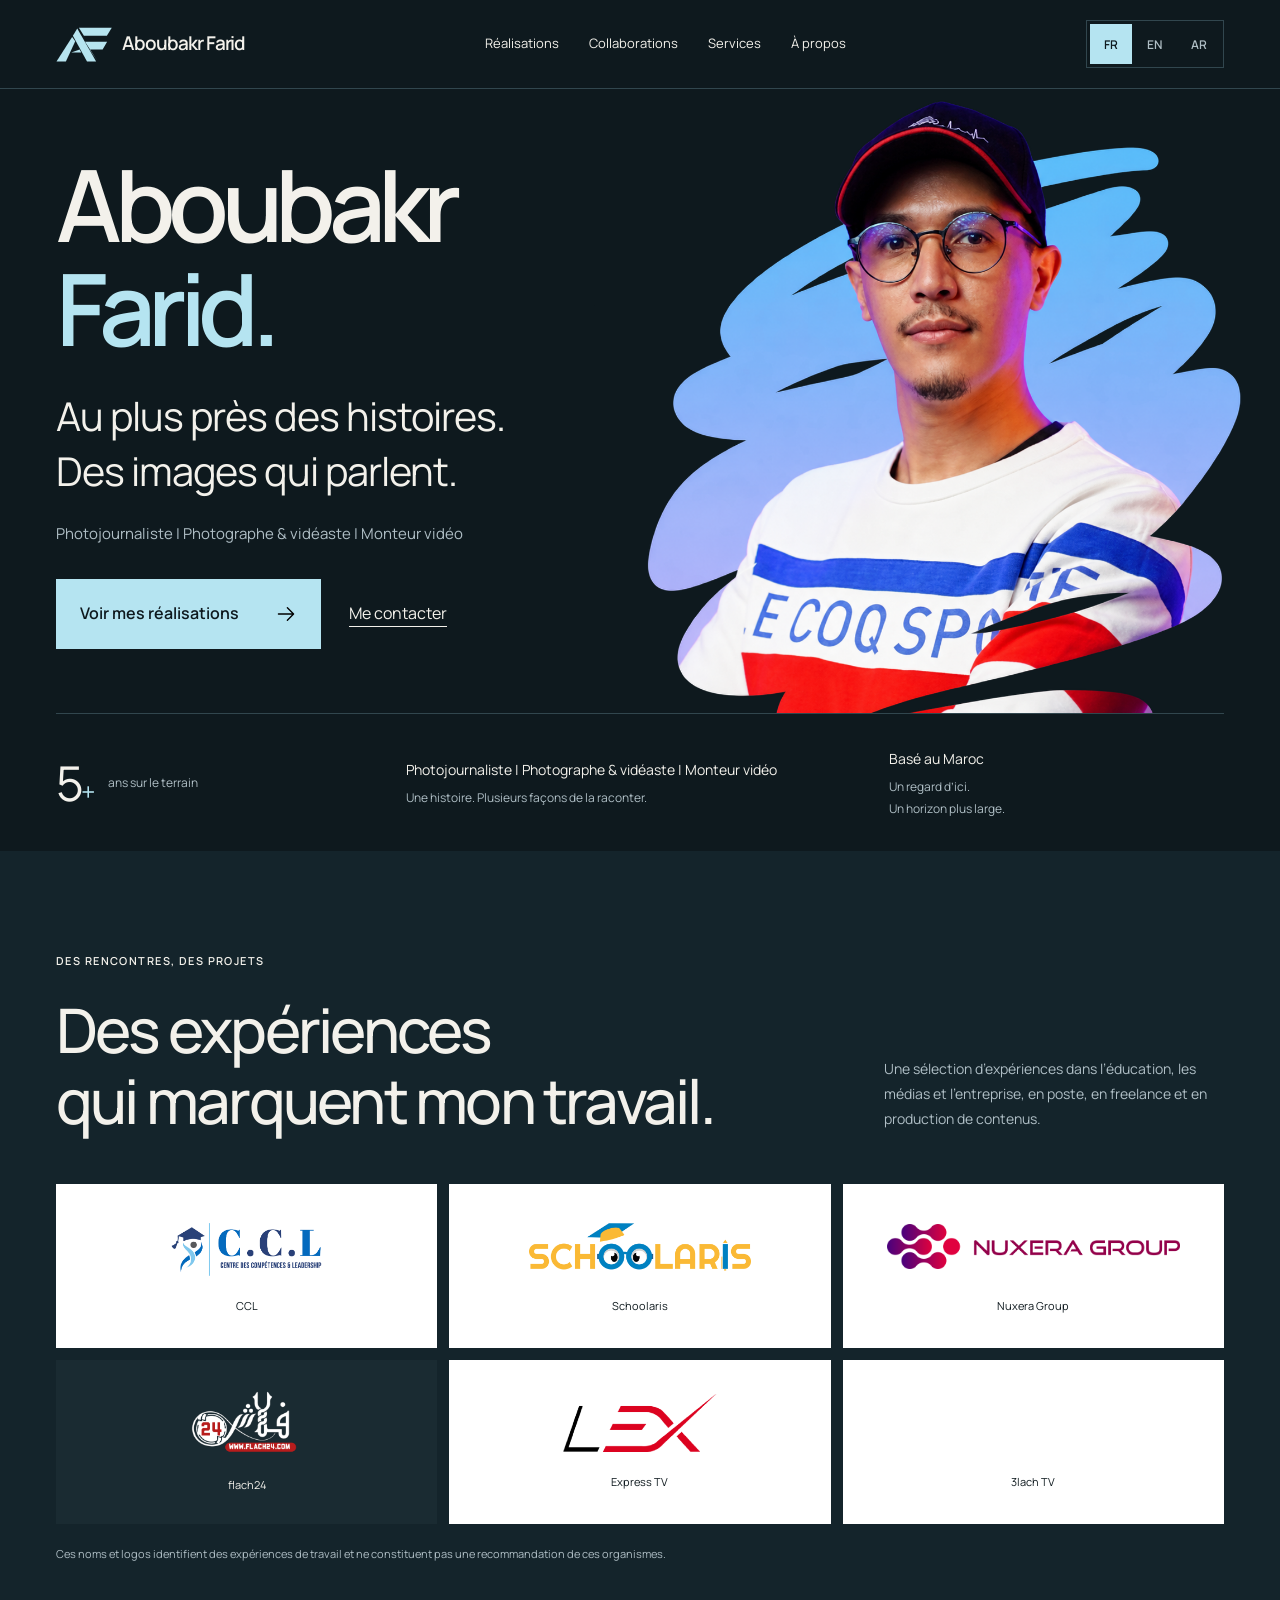
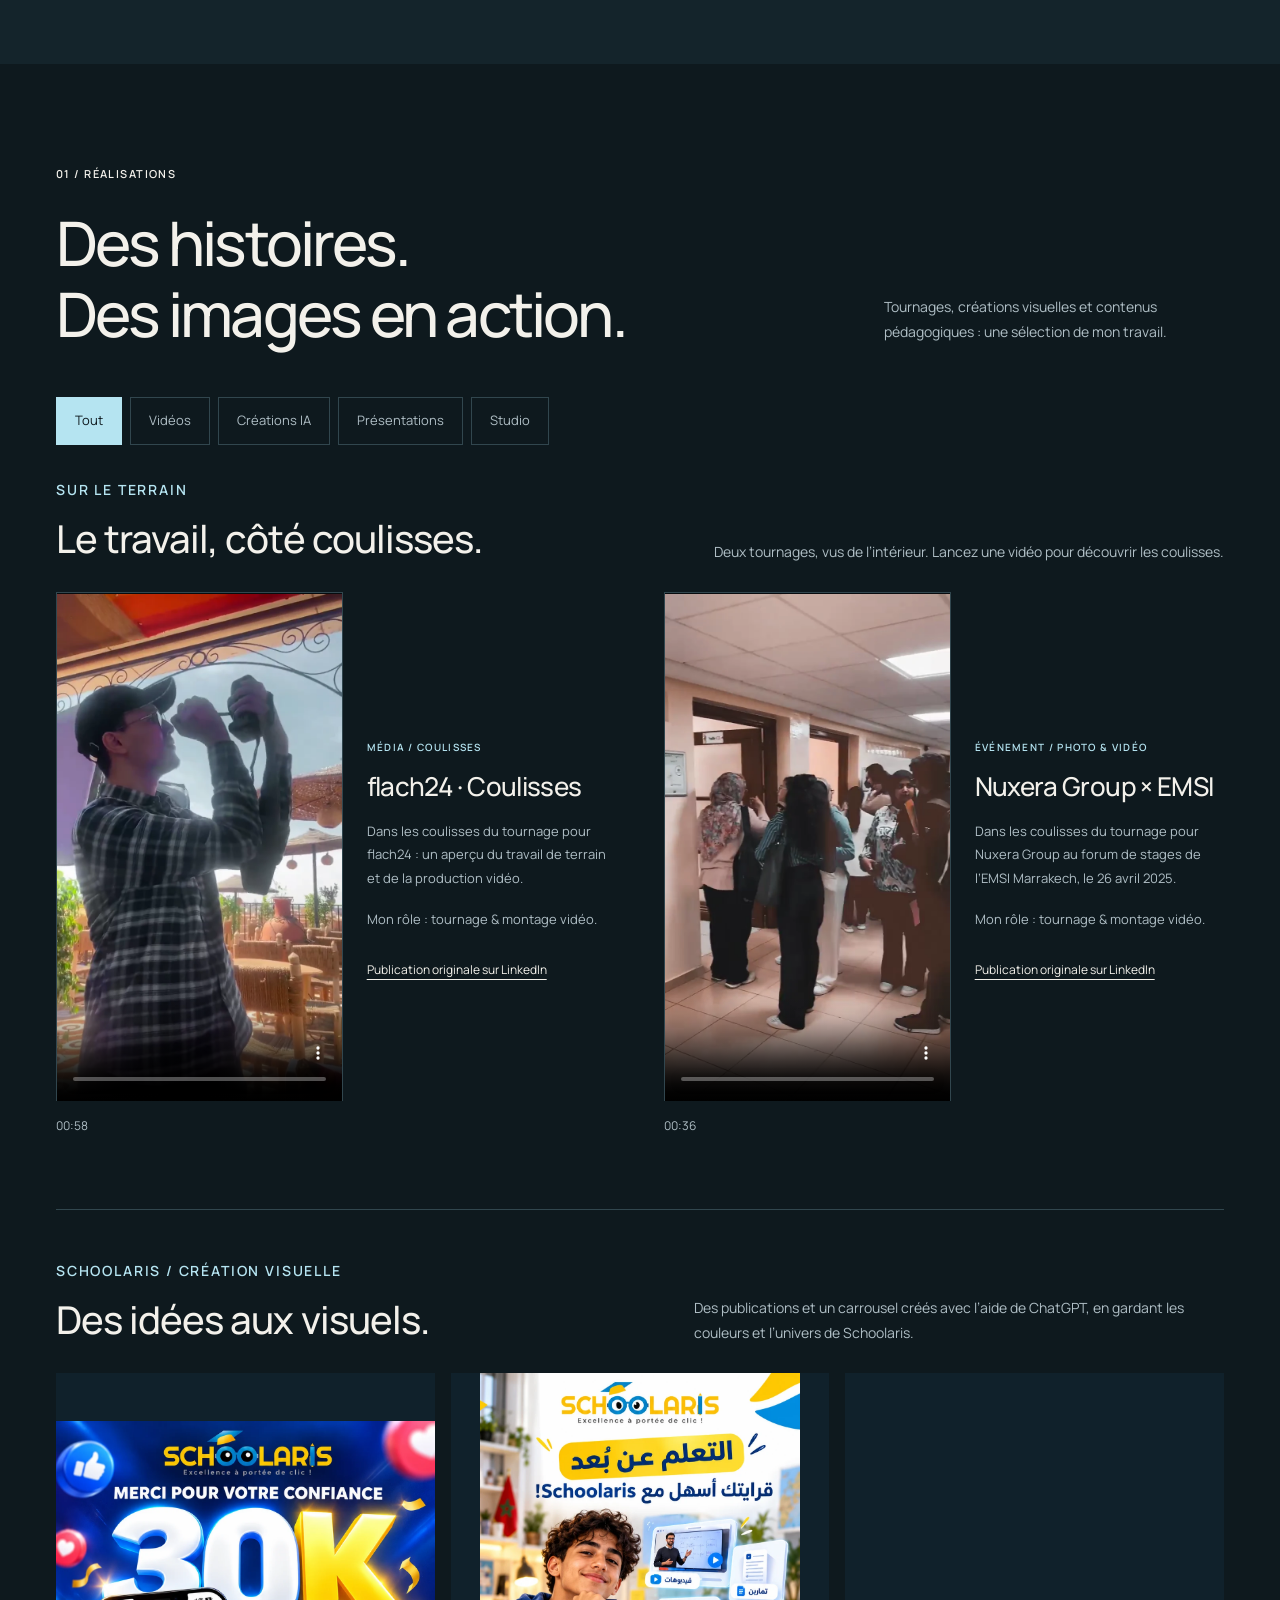
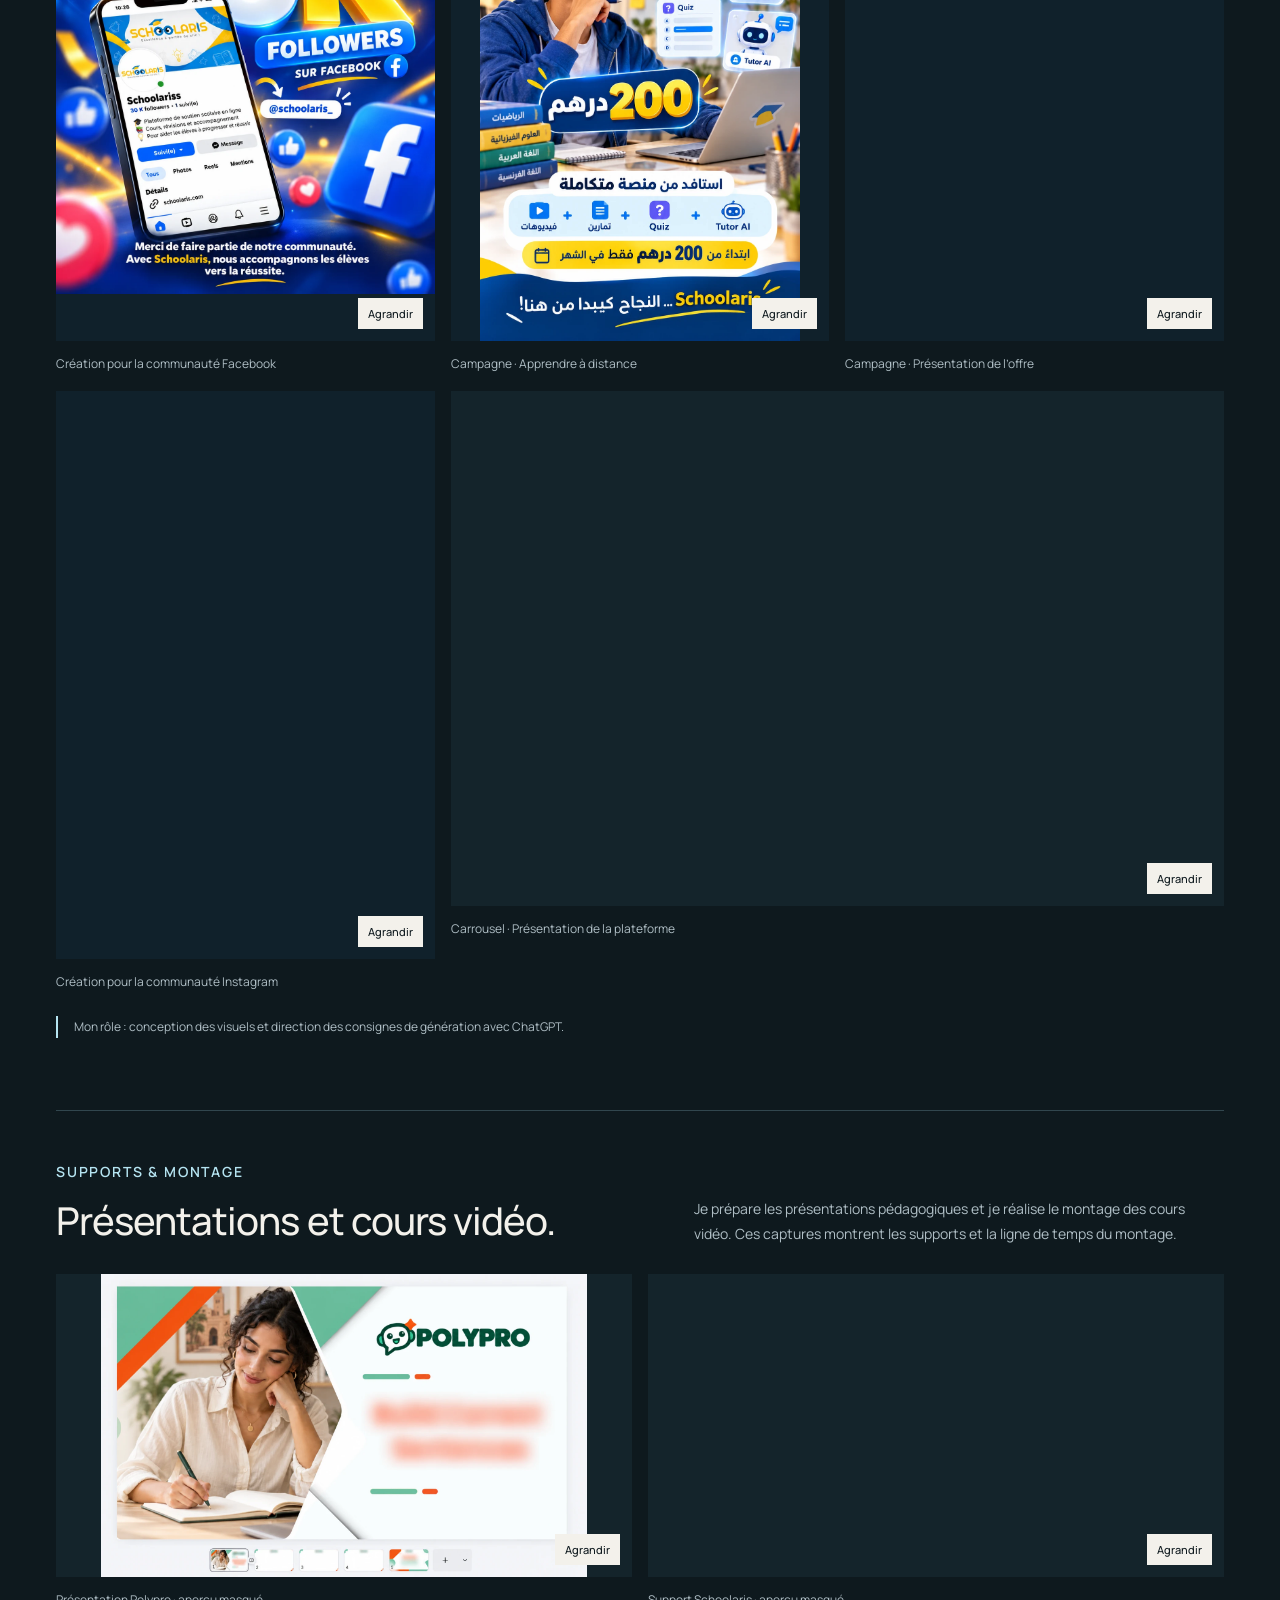
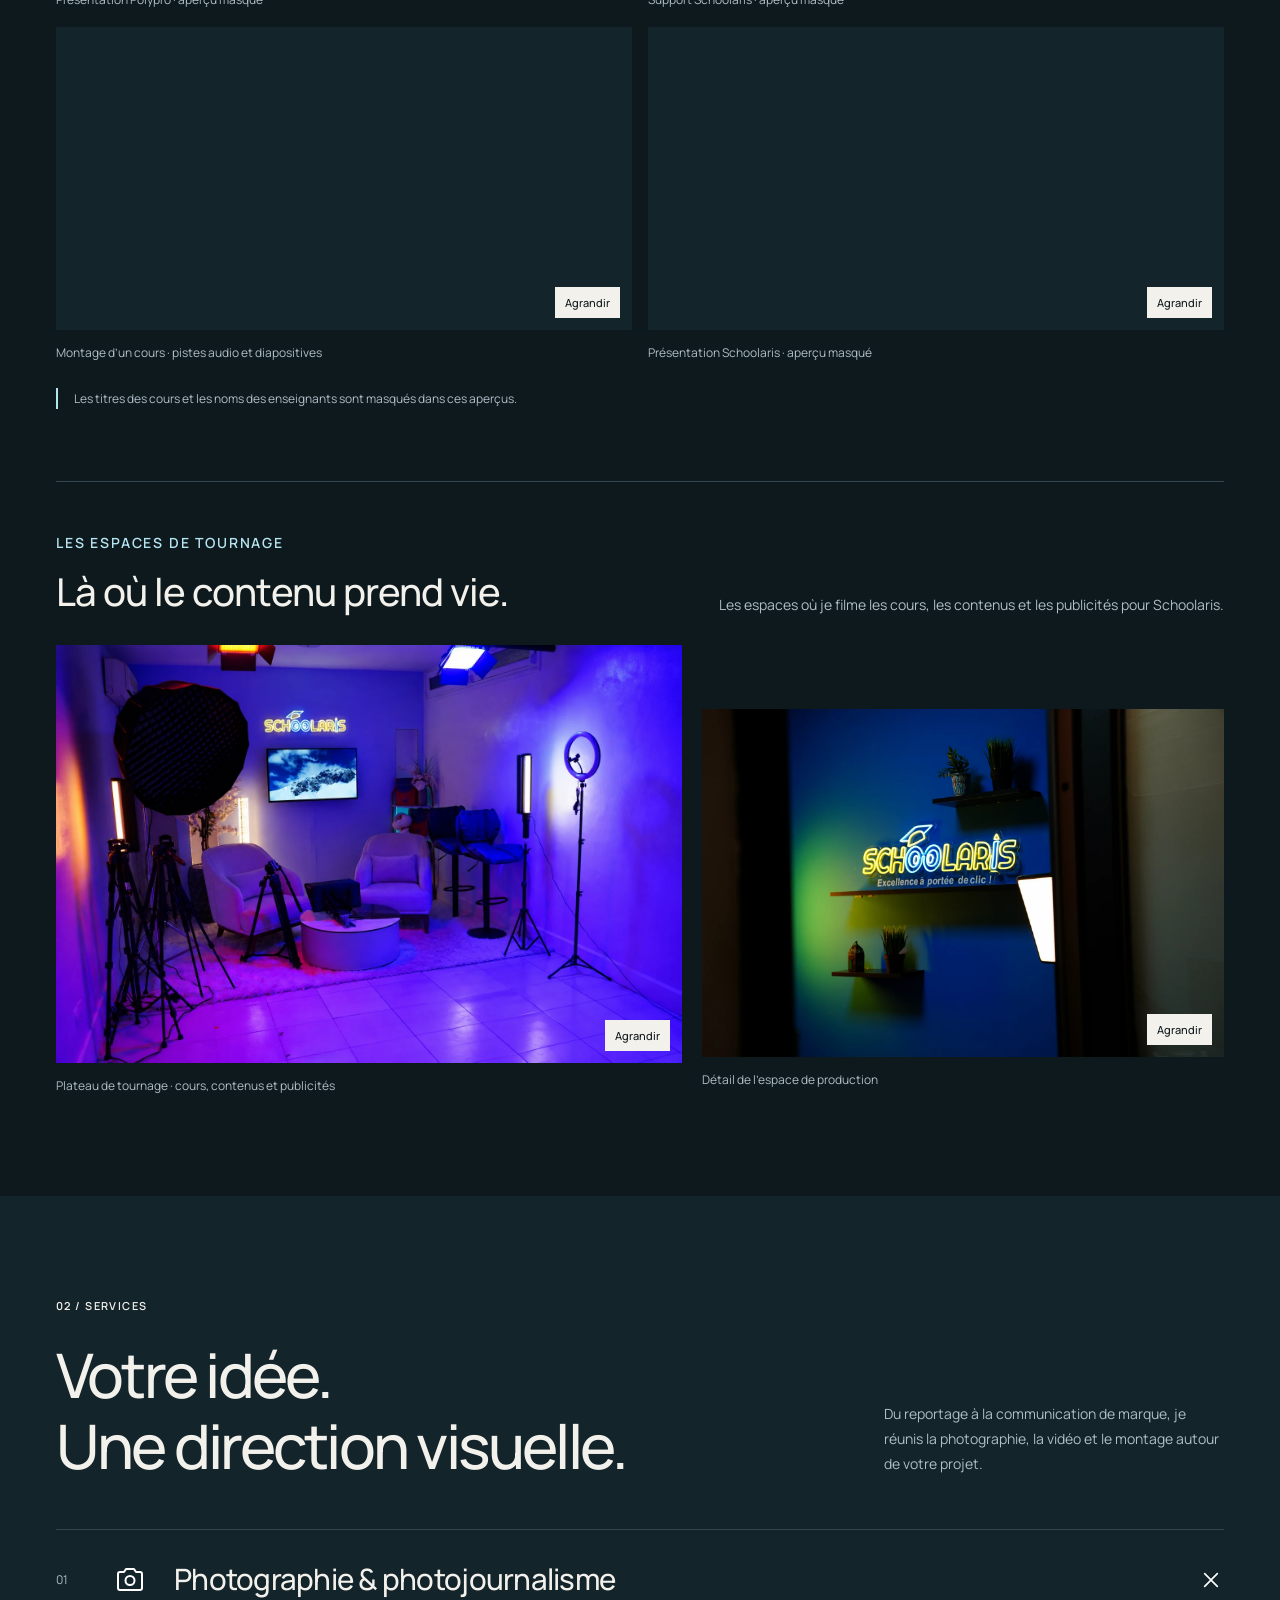
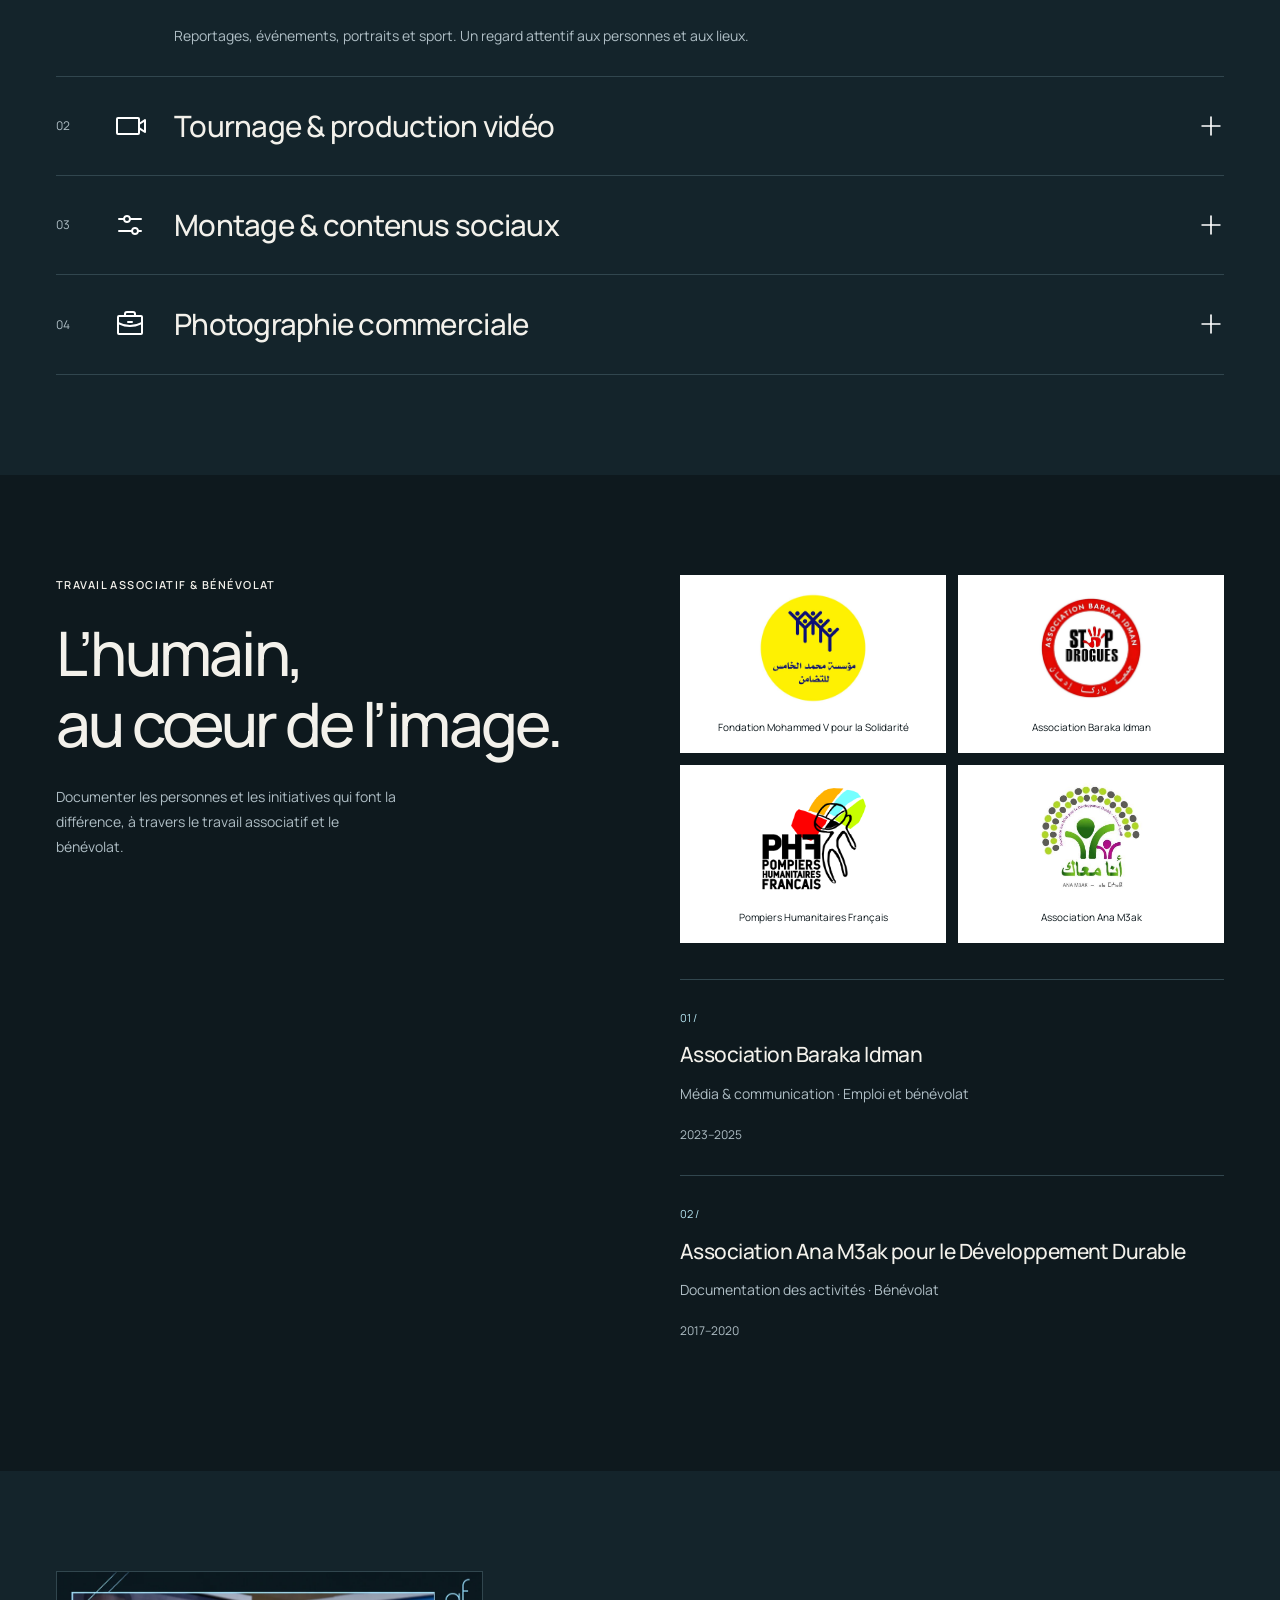
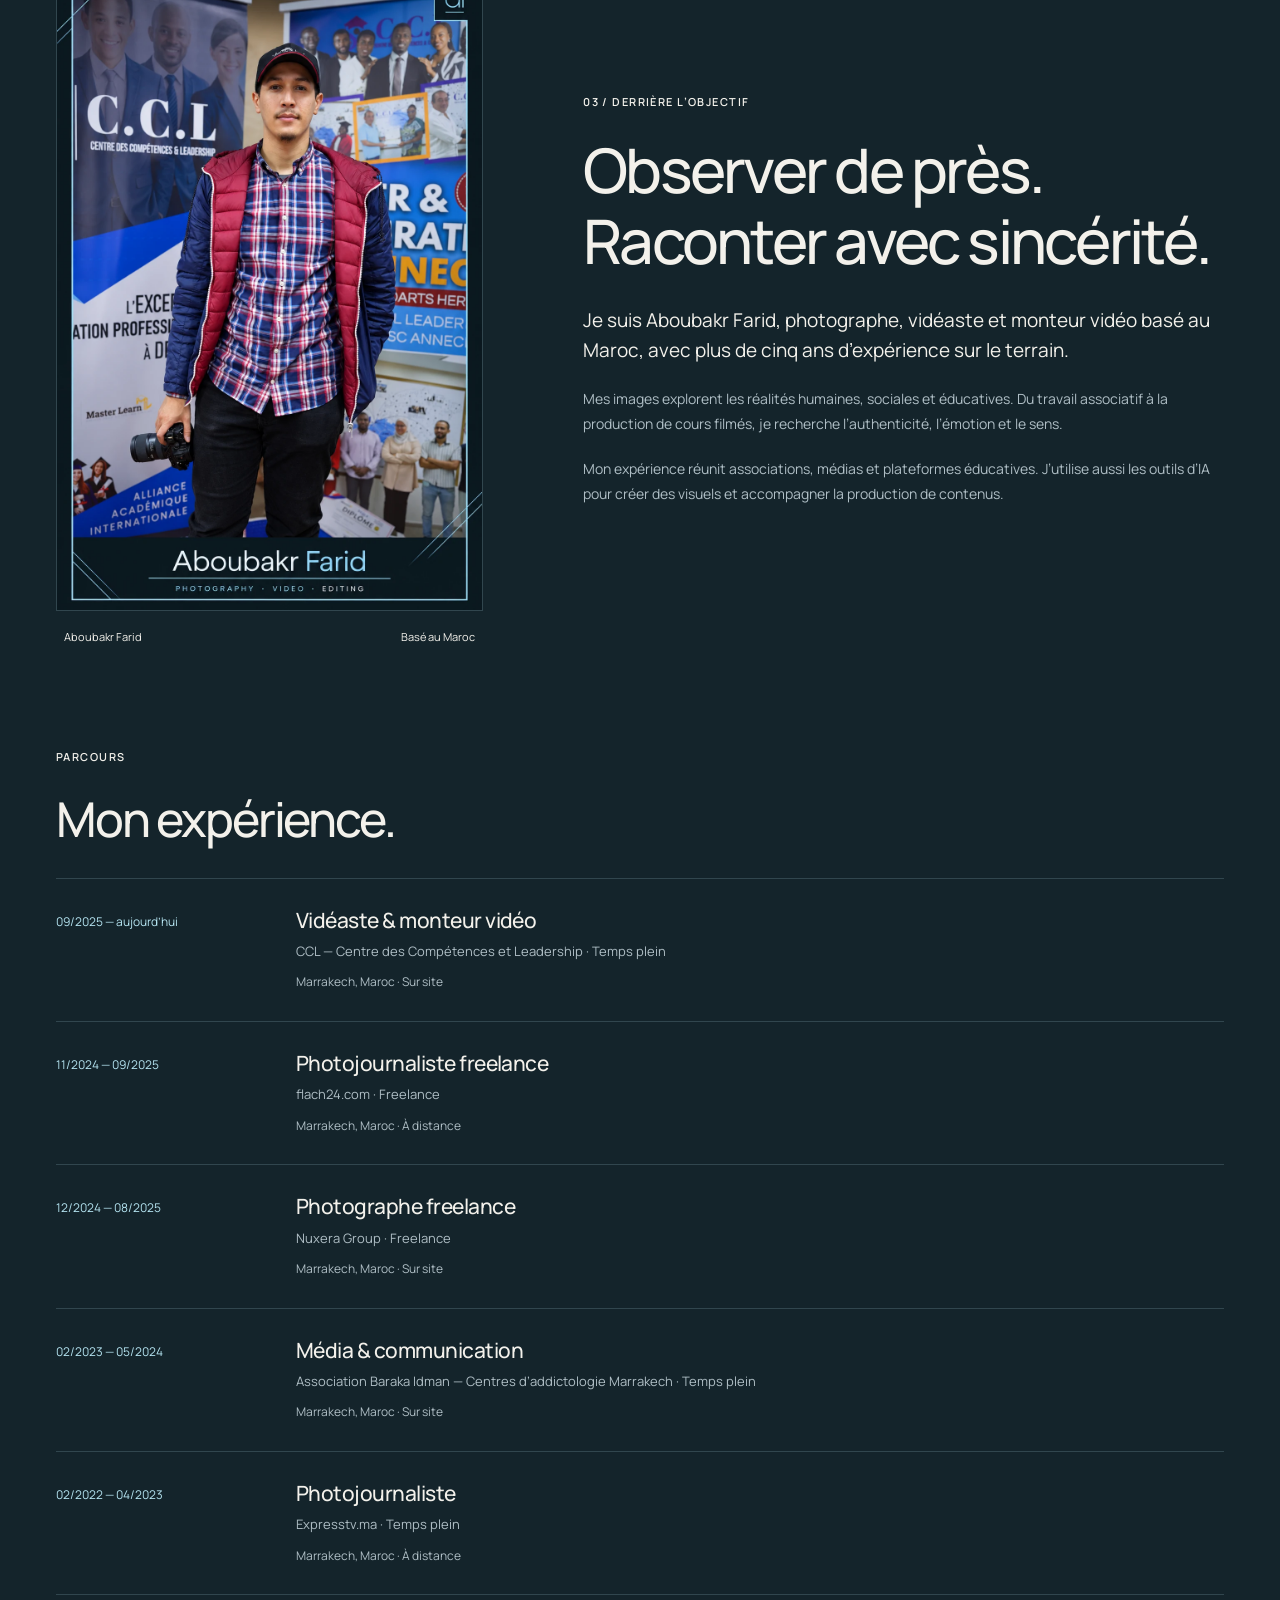
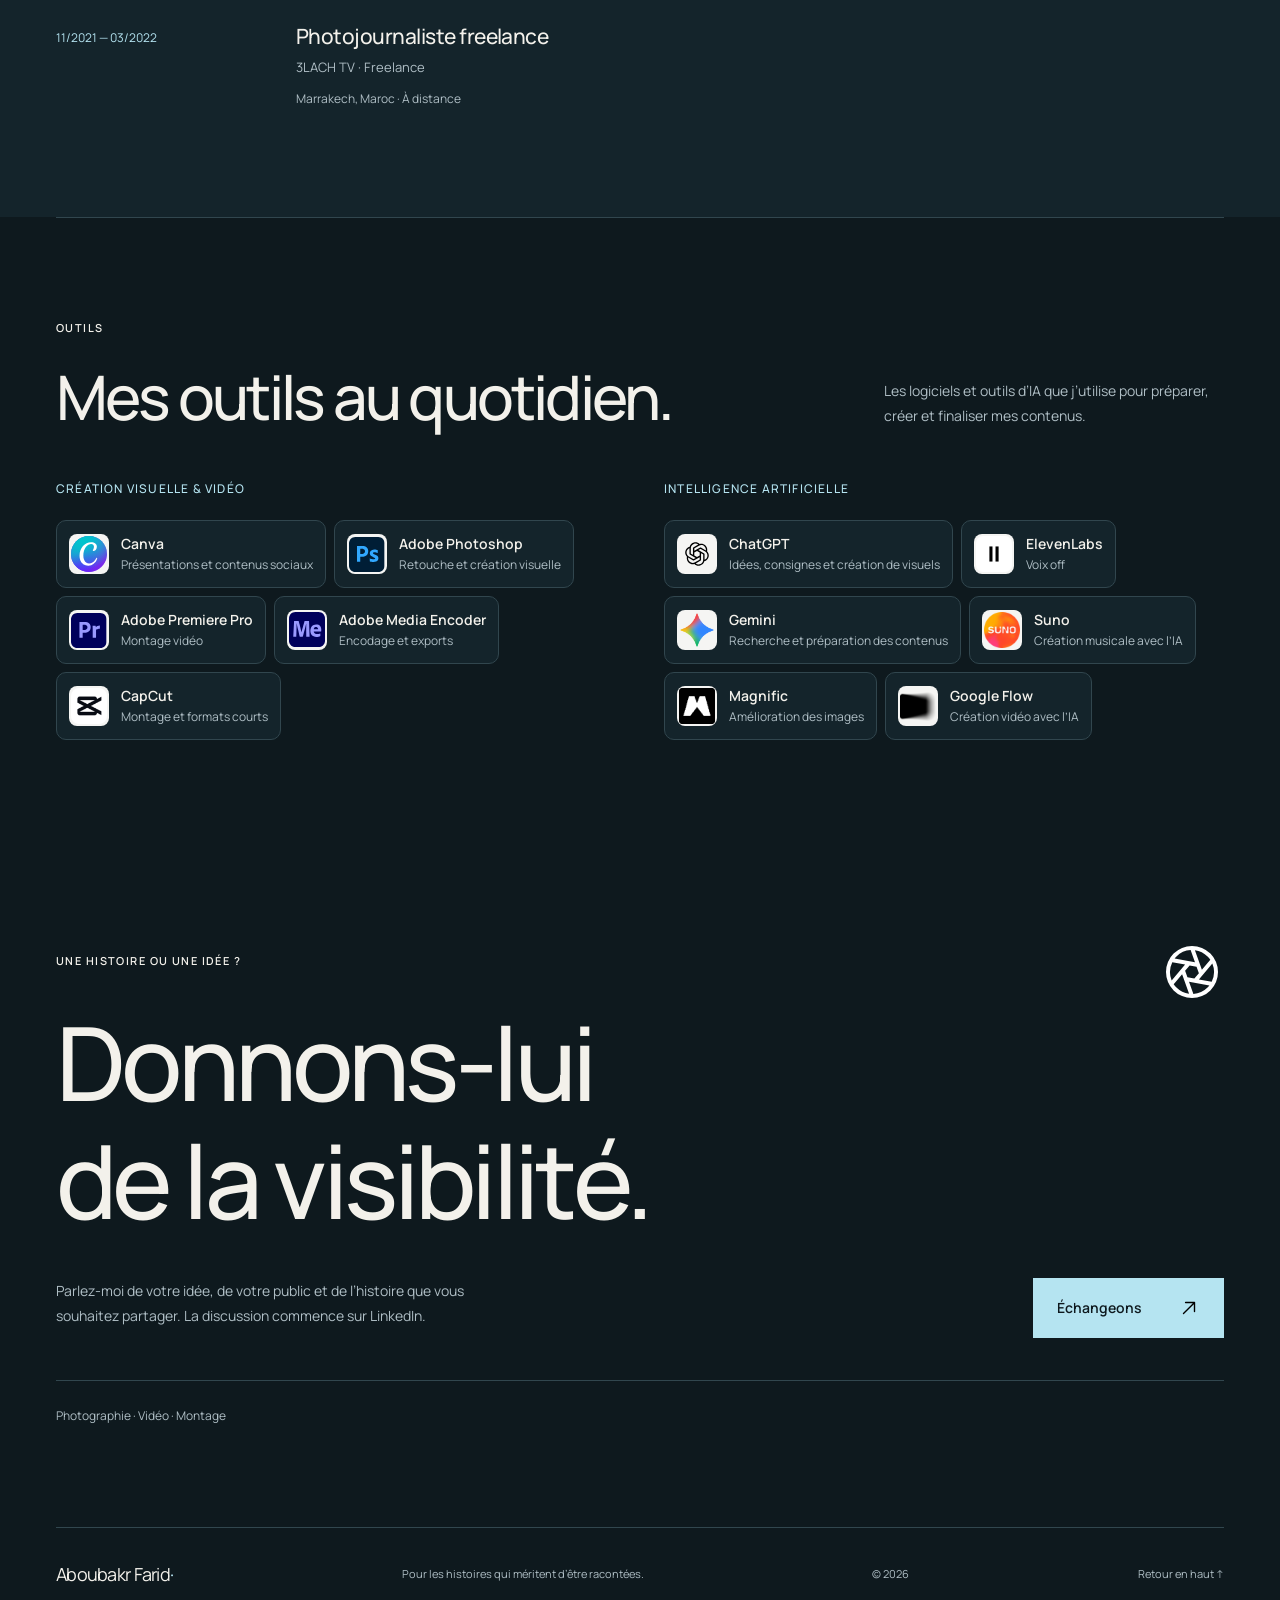
==== commit eb3b21af: "fix: improve portfolio SEO metadata and font delivery" ====
--- a/index.html
+++ b/index.html
@@ -3,48 +3,104 @@
 <head>
   <meta charset="utf-8">
   <meta name="viewport" content="width=device-width,initial-scale=1">
-  <meta name="description" content="Photographe, vidéaste et monteur vidéo basé au Maroc. Découvrez mes réalisations, créations visuelles, coulisses et expériences.">
+  <meta name="description" content="Photojournaliste, photographe, vidéaste et monteur vidéo au Maroc. Découvrez mes reportages, créations visuelles et tournages à Marrakech.">
   <meta name="robots" content="index,follow">
   <meta name="theme-color" content="#0e191e">
-  <meta property="og:title" content="Aboubakr Farid — Photographie, vidéo & création">
-  <meta property="og:description" content="Photographe, vidéaste et monteur vidéo basé au Maroc. Découvrez mes réalisations, créations visuelles, coulisses et expériences.">
+  <meta property="og:title" content="Aboubakr Farid — Photojournaliste & vidéaste au Maroc">
+  <meta property="og:description" content="Photojournaliste, photographe, vidéaste et monteur vidéo au Maroc. Découvrez mes reportages, créations visuelles et tournages à Marrakech.">
   <meta property="og:type" content="website">
   <meta property="og:url" content="https://aboubakrfarid.github.io/">
-  <meta property="og:image" content="https://aboubakrfarid.github.io/assets/media/flach24-bts-poster.webp">
-  <title>Aboubakr Farid — Photographie, vidéo & création</title>
+  <meta property="og:site_name" content="Aboubakr Farid">
+  <meta property="og:locale" content="fr_MA">
+  <meta property="og:image" content="https://aboubakrfarid.github.io/assets/aboubakr-farid-hero.png">
+  <meta property="og:image:width" content="1254">
+  <meta property="og:image:height" content="1254">
+  <meta property="og:image:type" content="image/png">
+  <meta property="og:image:alt" content="Portrait d’Aboubakr Farid">
+  <meta name="twitter:card" content="summary_large_image">
+  <meta name="twitter:title" content="Aboubakr Farid — Photojournaliste & vidéaste au Maroc">
+  <meta name="twitter:description" content="Photojournaliste, photographe, vidéaste et monteur vidéo au Maroc. Découvrez mes reportages, créations visuelles et tournages à Marrakech.">
+  <meta name="twitter:image" content="https://aboubakrfarid.github.io/assets/aboubakr-farid-hero.png">
+  <meta name="twitter:image:alt" content="Portrait d’Aboubakr Farid">
+  <title>Aboubakr Farid — Photojournaliste & vidéaste au Maroc</title>
   <link rel="canonical" href="https://aboubakrfarid.github.io/">
   <link rel="icon" href="assets/brand/favicon-af-v1.svg" type="image/svg+xml">
-  <link rel="preload" href="assets/fonts/manrope.ttf" as="font" type="font/ttf" crossorigin>
-  <link rel="stylesheet" href="styles.css?v=10">
-  <script src="content.js?v=8" defer></script>
-  <script src="app.js?v=8" defer></script>
+  <link rel="preload" href="assets/fonts/manrope.woff2" as="font" type="font/woff2" crossorigin>
+  <link rel="stylesheet" href="styles.css?v=11">
+  <script src="content.js?v=9" defer></script>
+  <script src="app.js?v=9" defer></script>
   <script src="media.js?v=8" defer></script>
   <link rel="stylesheet" href="media.css?v=11">
+  <script type="application/ld+json">
+{
+  "@context": "https://schema.org",
+  "@type": "ProfilePage",
+  "@id": "https://aboubakrfarid.github.io/#profile",
+  "url": "https://aboubakrfarid.github.io/",
+  "name": "Aboubakr Farid — Portfolio",
+  "inLanguage": [
+    "fr",
+    "en",
+    "ar"
+  ],
+  "isPartOf": {
+    "@type": "WebSite",
+    "@id": "https://aboubakrfarid.github.io/#website",
+    "url": "https://aboubakrfarid.github.io/",
+    "name": "Aboubakr Farid — Portfolio",
+    "inLanguage": [
+      "fr",
+      "en",
+      "ar"
+    ],
+    "publisher": {
+      "@id": "https://aboubakrfarid.github.io/#person"
+    }
+  },
+  "mainEntity": {
+    "@type": "Person",
+    "@id": "https://aboubakrfarid.github.io/#person",
+    "url": "https://aboubakrfarid.github.io/",
+    "name": "Aboubakr Farid",
+    "description": "Photojournaliste, photographe, vidéaste et monteur vidéo basé au Maroc.",
+    "jobTitle": [
+      "Photojournaliste",
+      "Photographe",
+      "Vidéaste",
+      "Monteur vidéo"
+    ],
+    "image": "https://aboubakrfarid.github.io/assets/aboubakr-farid-hero.png",
+    "sameAs": [
+      "https://www.linkedin.com/in/faridaboubakr1"
+    ]
+  }
+}
+  </script>
 </head>
 <body>
 <a class="skip" href="#main" data-i="skip">Aller au contenu</a>
 <header class="site-header">
   <div class="wrap header-inner">
     <a class="brand" href="#main" aria-label="Aboubakr Farid" lang="en" dir="ltr"><img class="brand-symbol" src="assets/brand/af-monogram-v1.svg" width="96" height="60" alt=""><span class="brand-name">Aboubakr <span>Farid</span></span></a>
-    <nav aria-label="Main navigation"><a href="#work" data-i="navWork">Réalisations</a><a href="#collaborations" data-i="navCollabs">Collaborations</a><a href="#services" data-i="navServices">Services</a><a href="#about" data-i="navAbout">À propos</a></nav>
+    <nav aria-label="Navigation principale"><a href="#work" data-i="navWork">Réalisations</a><a href="#collaborations" data-i="navCollabs">Collaborations</a><a href="#services" data-i="navServices">Services</a><a href="#about" data-i="navAbout">À propos</a></nav>
     <div class="header-actions"><div class="language-switch" role="group" aria-label="Langue / Language / اللغة"><button type="button" data-language="fr" lang="fr" aria-pressed="true" aria-label="Français">FR</button><button type="button" data-language="en" lang="en" aria-pressed="false" aria-label="English">EN</button><button type="button" data-language="ar" lang="ar" aria-pressed="false" aria-label="العربية">AR</button></div><a class="header-contact" href="#contact"><span data-i="navContact">Échangeons</span><img class="icon diagonal-icon" src="assets/icons/arrow-up-right.svg" width="20" height="20" alt=""></a></div>
   </div>
 </header>
-<main id="main">
+<main id="main" tabindex="-1">
   <section class="hero" aria-labelledby="hero-title"><div class="wrap hero-inner">
 <div class="hero-copy"><h1 id="hero-title" lang="en" dir="ltr">Aboubakr<br><span>Farid.</span></h1><p class="hero-lead" data-i="heroLead">Au plus près des histoires.<br>Des images qui parlent.</p><p class="hero-practice" data-i="practiceLabel">Photojournaliste | Photographe & vidéaste | Monteur vidéo</p><div class="hero-actions"><a class="button button-primary" href="#work"><span data-i="explore">Voir mes réalisations</span><img class="icon direction-icon" src="assets/icons/arrow-right.svg" width="24" height="24" alt=""></a><a class="text-link" href="https://www.linkedin.com/in/faridaboubakr1" target="_blank" rel="noopener noreferrer" data-i="heroContact">Me contacter</a></div></div>
-<div class="hero-portrait"><img src="assets/aboubakr-farid-hero.png" width="1254" height="1254" alt="Portrait of Aboubakr Farid" data-alt="portraitAlt" fetchpriority="high" decoding="async"></div>
+<div class="hero-portrait"><img src="assets/aboubakr-farid-hero.png" width="1254" height="1254" alt="Portrait d’Aboubakr Farid" data-alt="portraitAlt" fetchpriority="high" decoding="async"></div>
 </div></section>
 <div class="wrap fact-strip"><div><span class="fact-number" dir="ltr">5<span>+</span></span><span data-i="yearsShort">ans sur le terrain</span></div><div><span class="fact-label" data-i="practiceLabel">Photojournaliste | Photographe & vidéaste | Monteur vidéo</span><span data-i="practiceTitle">Une histoire. Plusieurs façons de la raconter.</span></div><div><span class="fact-label" data-i="baseLabel">Basé au Maroc</span><span data-i="baseTitle">Un regard d’ici.<br>Un horizon plus large.</span></div></div>
   <section class="paper collaborations" id="collaborations"><div class="wrap section">
     <div class="section-heading"><div><p class="eyebrow" data-i="logoKicker">DES RENCONTRES, DES PROJETS</p><h2 data-i="logoTitle">Des expériences<br>qui marquent mon travail.</h2></div><p class="section-description" data-i="logoDesc">Une sélection d’expériences dans l’éducation, les médias et l’entreprise, en poste, en freelance et en production de contenus.</p></div>
-    <ul class="logo-grid" aria-label="Selected organizations">
-      <li><a href="https://www.ccl.ma/" target="_blank" rel="noopener noreferrer"><img src="assets/logos/ccl.png" alt="CCL — Centre des Compétences et Leadership" loading="lazy" width="579" height="220"><span lang="en" dir="ltr">CCL</span></a></li>
-      <li><a href="https://www.schoolaris.com/" target="_blank" rel="noopener noreferrer"><img src="assets/logos/schoolaris.png" alt="Schoolaris" loading="lazy" width="1652" height="432"><span lang="en" dir="ltr">Schoolaris</span></a></li>
-      <li><a href="https://www.nuxeragroup.com/" target="_blank" rel="noopener noreferrer"><img src="assets/logos/nuxera.png" alt="Nuxera Group" loading="lazy" width="3221" height="496"><span lang="en" dir="ltr">Nuxera Group</span></a></li>
-      <li class="logo-dark"><a href="https://www.flach24.com/" target="_blank" rel="noopener noreferrer"><img src="assets/logos/flach24.png" alt="flach24 — فلاش24" loading="lazy" width="697" height="404"><span lang="en" dir="ltr">flach24</span></a></li>
-      <li><a href="https://expresstv.ma/" target="_blank" rel="noopener noreferrer"><img src="assets/logos/express-tv.webp" alt="Express TV — اكسبريس TV" loading="lazy" width="302" height="114"><span lang="en" dir="ltr">Express TV</span></a></li>
-      <li><a href="https://3lachtv.ma/" target="_blank" rel="noopener noreferrer"><img src="assets/logos/3lach-tv.png" alt="3lach TV — علاش تيفي" loading="lazy" width="1762" height="538"><span lang="en" dir="ltr">3lach TV</span></a></li>
+    <ul class="logo-grid" aria-label="Organismes de mon parcours professionnel">
+      <li><a href="https://www.ccl.ma/" target="_blank" rel="noopener noreferrer"><img decoding="async" src="assets/logos/ccl.png" alt="CCL — Centre des Compétences et Leadership" loading="lazy" width="579" height="220"><span lang="en" dir="ltr">CCL</span></a></li>
+      <li><a href="https://www.schoolaris.com/" target="_blank" rel="noopener noreferrer"><img decoding="async" src="assets/logos/schoolaris.png" alt="Schoolaris" loading="lazy" width="1652" height="432"><span lang="en" dir="ltr">Schoolaris</span></a></li>
+      <li><a href="https://www.nuxeragroup.com/" target="_blank" rel="noopener noreferrer"><img decoding="async" src="assets/logos/nuxera.png" alt="Nuxera Group" loading="lazy" width="3221" height="496"><span lang="en" dir="ltr">Nuxera Group</span></a></li>
+      <li class="logo-dark"><a href="https://www.flach24.com/" target="_blank" rel="noopener noreferrer"><img decoding="async" src="assets/logos/flach24.png" alt="flach24 — فلاش24" loading="lazy" width="697" height="404"><span lang="en" dir="ltr">flach24</span></a></li>
+      <li><a href="https://expresstv.ma/" target="_blank" rel="noopener noreferrer"><img decoding="async" src="assets/logos/express-tv.webp" alt="Express TV — اكسبريس TV" loading="lazy" width="302" height="114"><span lang="en" dir="ltr">Express TV</span></a></li>
+      <li><a href="https://3lachtv.ma/" target="_blank" rel="noopener noreferrer"><img decoding="async" src="assets/logos/3lach-tv.png" alt="3lach TV — علاش تيفي" loading="lazy" width="1762" height="538"><span lang="en" dir="ltr">3lach TV</span></a></li>
     </ul><p class="logo-note" data-i="logoNote">Ces noms et logos identifient des expériences de travail et ne constituent pas une recommandation de ces organismes.</p>
   </div></section>
 <section class="wrap section" id="work">
@@ -77,13 +133,13 @@
       <details><summary><span class="service-number" aria-hidden="true">04</span><img class="service-icon" src="assets/icons/briefcase.svg" width="32" height="32" alt=""><h3 data-i="s4">Photographie commerciale</h3><img class="expand-icon" src="assets/icons/plus.svg" width="24" height="24" alt=""></summary><p data-i="s4d">Photographies pour les entreprises, les restaurants et l’immobilier, adaptées à leurs besoins de communication.</p></details>
     </div>
   </div></section>
-  <section class="wrap section community" id="community"><div><p class="eyebrow" data-i="communityKicker">TRAVAIL ASSOCIATIF & BÉNÉVOLAT</p><h2 data-i="communityTitle">L’humain,<br>au cœur de l’image.</h2><p data-i="communityBody">Documenter les personnes et les initiatives qui font la différence, à travers le travail associatif et le bénévolat.</p></div><div class="community-side"><ul class="community-logo-grid" aria-label="Community organizations">
-<li><img src="assets/logos/mohammed-v-foundation.jpg" width="556" height="551" loading="lazy" alt="Fondation Mohammed V pour la Solidarité — مؤسسة محمد الخامس للتضامن"><span data-i="foundationName">Fondation Mohammed V pour la Solidarité</span></li>
-<li><img src="assets/logos/baraka-idman.jpg" width="447" height="447" loading="lazy" alt="Association Baraka Idman — جمعية بركة إدمان"><span data-i="charityBaraka">Association Baraka Idman</span></li>
-<li><img src="assets/logos/phf.png" width="320" height="320" loading="lazy" alt="PHF — Pompiers Humanitaires Français"><span lang="fr" dir="ltr">Pompiers Humanitaires Français</span></li>
-<li><img src="assets/logos/ana-m3ak.jpg" width="415" height="415" loading="lazy" alt="Association Ana M3ak pour le Développement Durable — جمعية أنا معاك للتنمية المستدامة"><span data-i="charityAna">Association Ana M3ak</span></li>
+  <section class="wrap section community" id="community"><div><p class="eyebrow" data-i="communityKicker">TRAVAIL ASSOCIATIF & BÉNÉVOLAT</p><h2 data-i="communityTitle">L’humain,<br>au cœur de l’image.</h2><p data-i="communityBody">Documenter les personnes et les initiatives qui font la différence, à travers le travail associatif et le bénévolat.</p></div><div class="community-side"><ul class="community-logo-grid" aria-label="Organismes associatifs et humanitaires">
+<li><img decoding="async" src="assets/logos/mohammed-v-foundation.jpg" width="556" height="551" loading="lazy" alt="Fondation Mohammed V pour la Solidarité — مؤسسة محمد الخامس للتضامن"><span data-i="foundationName">Fondation Mohammed V pour la Solidarité</span></li>
+<li><img decoding="async" src="assets/logos/baraka-idman.jpg" width="447" height="447" loading="lazy" alt="Association Baraka Idman — جمعية بركة إدمان"><span data-i="charityBaraka">Association Baraka Idman</span></li>
+<li><img decoding="async" src="assets/logos/phf.png" width="320" height="320" loading="lazy" alt="PHF — Pompiers Humanitaires Français"><span lang="fr" dir="ltr">Pompiers Humanitaires Français</span></li>
+<li><img decoding="async" src="assets/logos/ana-m3ak.jpg" width="415" height="415" loading="lazy" alt="Association Ana M3ak pour le Développement Durable — جمعية أنا معاك للتنمية المستدامة"><span data-i="charityAna">Association Ana M3ak</span></li>
 </ul><div class="community-records"><article><span class="community-number" aria-hidden="true">01 /</span><h3 data-i="charityBaraka">Association Baraka Idman</h3><p data-i="barakaRole">Média & communication · Emploi et bénévolat</p><span class="date" dir="ltr">2023–2025</span></article><article><span class="community-number" aria-hidden="true">02 /</span><h3 data-i="charityAnaLong">Association Ana M3ak pour le Développement Durable</h3><p data-i="anaRole">Documentation des activités · Bénévolat</p><span class="date" dir="ltr">2017–2020</span></article></div></div></section>
-  <section class="paper" id="about"><div class="wrap section about-grid"><div class="about-visual"><img src="assets/media/workplace-portrait.webp" width="1024" height="1536" alt="Portrait of Aboubakr Farid" data-alt="portraitAlt" loading="lazy"><div class="portrait-caption"><span lang="en" dir="ltr">Aboubakr Farid</span><span data-i="baseLabel">Basé au Maroc</span></div></div><div class="about-copy"><p class="eyebrow" data-i="aboutKicker">03 / DERRIÈRE L’OBJECTIF</p><h2 data-i="aboutTitle">Observer de près.<br>Raconter avec sincérité.</h2><p class="about-lead" data-i="aboutLead">Je suis Aboubakr Farid, photographe, vidéaste et monteur vidéo basé au Maroc, avec plus de cinq ans d’expérience sur le terrain.</p><p data-i="aboutBody">Mes images explorent les réalités humaines, sociales et éducatives. Du travail associatif à la production de cours filmés, je recherche l’authenticité, l’émotion et le sens.</p><p data-i="aboutBody2">Mon expérience réunit associations, médias et plateformes éducatives. J’utilise aussi les outils d’IA pour créer des visuels et accompagner la production de contenus.</p></div></div>
+  <section class="paper" id="about"><div class="wrap section about-grid"><div class="about-visual"><img decoding="async" src="assets/media/workplace-portrait.webp" width="1024" height="1536" alt="Portrait d’Aboubakr Farid" data-alt="portraitAlt" loading="lazy"><div class="portrait-caption"><span lang="en" dir="ltr">Aboubakr Farid</span><span data-i="baseLabel">Basé au Maroc</span></div></div><div class="about-copy"><p class="eyebrow" data-i="aboutKicker">03 / DERRIÈRE L’OBJECTIF</p><h2 data-i="aboutTitle">Observer de près.<br>Raconter avec sincérité.</h2><p class="about-lead" data-i="aboutLead">Je suis Aboubakr Farid, photographe, vidéaste et monteur vidéo basé au Maroc, avec plus de cinq ans d’expérience sur le terrain.</p><p data-i="aboutBody">Mes images explorent les réalités humaines, sociales et éducatives. Du travail associatif à la production de cours filmés, je recherche l’authenticité, l’émotion et le sens.</p><p data-i="aboutBody2">Mon expérience réunit associations, médias et plateformes éducatives. J’utilise aussi les outils d’IA pour créer des visuels et accompagner la production de contenus.</p></div></div>
 <div class="wrap timeline-section" id="experience"><div class="experience-heading"><p class="eyebrow" data-i="experienceKicker">PARCOURS</p><h2 data-i="experienceTitle">Mon expérience.</h2></div><div class="experience-list"><article class="experience-row"><div class="experience-period"><bdi dir="ltr">09/2025</bdi> — <bdi dir="ltr"><span data-i="present">aujourd’hui</span></bdi></div><div><h3 data-i="roleCCL">Vidéaste & monteur vidéo</h3><p class="experience-company"><bdi>CCL — Centre des Compétences et Leadership</bdi> · <span data-i="fullTime">Temps plein</span></p><p class="experience-place" data-i="placeOnsite">Marrakech, Maroc · Sur site</p></div></article><article class="experience-row"><div class="experience-period"><bdi dir="ltr">11/2024</bdi> — <bdi dir="ltr">09/2025</bdi></div><div><h3 data-i="roleFlach">Photojournaliste freelance</h3><p class="experience-company"><bdi>flach24.com</bdi> · <span data-i="freelance">Freelance</span></p><p class="experience-place" data-i="placeRemote">Marrakech, Maroc · À distance</p></div></article><article class="experience-row"><div class="experience-period"><bdi dir="ltr">12/2024</bdi> — <bdi dir="ltr">08/2025</bdi></div><div><h3 data-i="roleNuxera">Photographe freelance</h3><p class="experience-company"><bdi>Nuxera Group</bdi> · <span data-i="freelance">Freelance</span></p><p class="experience-place" data-i="placeOnsite">Marrakech, Maroc · Sur site</p></div></article><article class="experience-row"><div class="experience-period"><bdi dir="ltr">02/2023</bdi> — <bdi dir="ltr">05/2024</bdi></div><div><h3 data-i="roleBaraka">Média & communication</h3><p class="experience-company"><bdi>Association Baraka Idman — Centres d’addictologie Marrakech</bdi> · <span data-i="fullTime">Temps plein</span></p><p class="experience-place" data-i="placeOnsite">Marrakech, Maroc · Sur site</p></div></article><article class="experience-row"><div class="experience-period"><bdi dir="ltr">02/2022</bdi> — <bdi dir="ltr">04/2023</bdi></div><div><h3 data-i="roleExpress">Photojournaliste</h3><p class="experience-company"><bdi>Expresstv.ma</bdi> · <span data-i="fullTime">Temps plein</span></p><p class="experience-place" data-i="placeRemote">Marrakech, Maroc · À distance</p></div></article><article class="experience-row"><div class="experience-period"><bdi dir="ltr">11/2021</bdi> — <bdi dir="ltr">03/2022</bdi></div><div><h3 data-i="role3lach">Photojournaliste freelance</h3><p class="experience-company"><bdi>3LACH TV</bdi> · <span data-i="freelance">Freelance</span></p><p class="experience-place" data-i="placeRemote">Marrakech, Maroc · À distance</p></div></article></div></div></section>
 <section class="wrap section tools-section" id="tools"><div class="section-heading"><div><p class="eyebrow" data-i="toolsKicker">OUTILS</p><h2 data-i="toolsTitle">Mes outils au quotidien.</h2></div><p class="section-description" data-i="toolsDescription">Les logiciels et outils d’IA que j’utilise pour préparer, créer et finaliser mes contenus.</p></div><div class="tool-columns"><div class="tool-group"><h3 data-i="toolsVisual">Création visuelle & vidéo</h3><ul class="tool-list"><li><span class="tool-logo" aria-hidden="true"><img src="assets/tools/canva.svg" width="36" height="36" alt="" loading="lazy" decoding="async"></span><div class="tool-copy"><bdi class="tool-name" dir="ltr">Canva</bdi><p data-i="tCanva">Présentations et contenus sociaux</p></div></li><li><span class="tool-logo" aria-hidden="true"><img src="assets/tools/photoshop.svg" width="36" height="36" alt="" loading="lazy" decoding="async"></span><div class="tool-copy"><bdi class="tool-name" dir="ltr">Adobe Photoshop</bdi><p data-i="tPhotoshop">Retouche et création visuelle</p></div></li><li><span class="tool-logo" aria-hidden="true"><img src="assets/tools/premiere.svg" width="36" height="36" alt="" loading="lazy" decoding="async"></span><div class="tool-copy"><bdi class="tool-name" dir="ltr">Adobe Premiere Pro</bdi><p data-i="tPremiere">Montage vidéo</p></div></li><li><span class="tool-logo" aria-hidden="true"><img src="assets/tools/media-encoder.svg" width="36" height="36" alt="" loading="lazy" decoding="async"></span><div class="tool-copy"><bdi class="tool-name" dir="ltr">Adobe Media Encoder</bdi><p data-i="tEncoder">Encodage et exports</p></div></li><li><span class="tool-logo" aria-hidden="true"><img src="assets/tools/capcut.ico" width="36" height="36" alt="" loading="lazy" decoding="async"></span><div class="tool-copy"><bdi class="tool-name" dir="ltr">CapCut</bdi><p data-i="tCapcut">Montage et formats courts</p></div></li></ul></div><div class="tool-group"><h3 data-i="toolsAI">Intelligence artificielle</h3><ul class="tool-list"><li><span class="tool-logo" aria-hidden="true"><img src="assets/tools/chatgpt.svg" width="36" height="36" alt="" loading="lazy" decoding="async"></span><div class="tool-copy"><bdi class="tool-name" dir="ltr">ChatGPT</bdi><p data-i="tChatgpt">Idées, consignes et création de visuels</p></div></li><li><span class="tool-logo" aria-hidden="true"><img src="assets/tools/elevenlabs.svg" width="36" height="36" alt="" loading="lazy" decoding="async"></span><div class="tool-copy"><bdi class="tool-name" dir="ltr">ElevenLabs</bdi><p data-i="tEleven">Voix off</p></div></li><li><span class="tool-logo" aria-hidden="true"><img src="assets/tools/gemini.png" width="36" height="36" alt="" loading="lazy" decoding="async"></span><div class="tool-copy"><bdi class="tool-name" dir="ltr">Gemini</bdi><p data-i="tGemini">Recherche et préparation des contenus</p></div></li><li><span class="tool-logo" aria-hidden="true"><img src="assets/tools/suno.png" width="36" height="36" alt="" loading="lazy" decoding="async"></span><div class="tool-copy"><bdi class="tool-name" dir="ltr">Suno</bdi><p data-i="tSuno">Création musicale avec l’IA</p></div></li><li><span class="tool-logo" aria-hidden="true"><img src="assets/tools/magnific.ico" width="36" height="36" alt="" loading="lazy" decoding="async"></span><div class="tool-copy"><bdi class="tool-name" dir="ltr">Magnific</bdi><p data-i="tMagnific">Amélioration des images</p></div></li><li><span class="tool-logo" aria-hidden="true"><img src="assets/tools/flow.png" width="36" height="36" alt="" loading="lazy" decoding="async"></span><div class="tool-copy"><bdi class="tool-name" dir="ltr">Google Flow</bdi><p data-i="tFlow">Création vidéo avec l’IA</p></div></li></ul></div></div></section>
   <section class="wrap section contact" id="contact"><div class="contact-head"><p class="eyebrow" data-i="contactKicker">UNE HISTOIRE OU UNE IDÉE ?</p><img class="contact-symbol" src="assets/icons/aperture.svg" width="64" height="64" alt=""></div><h2 data-i="contactTitle">Donnons-lui<br>de la visibilité.</h2><div class="contact-bottom"><p data-i="contactBody">Parlez-moi de votre idée, de votre public et de l’histoire que vous souhaitez partager. La discussion commence sur LinkedIn.</p><a class="button button-primary contact-button" href="https://www.linkedin.com/in/faridaboubakr1" target="_blank" rel="noopener noreferrer"><span data-i="contactAction">Échangeons</span><img class="icon diagonal-icon" src="assets/icons/arrow-up-right.svg" width="20" height="20" alt=""></a></div><p class="contact-note" data-i="contactNote">Photographie · Vidéo · Montage</p></section>
--- a/styles.css
+++ b/styles.css
@@ -1,9 +1,9 @@
 @font-face {
-  font-family:Manrope; src:url('assets/fonts/manrope.ttf') format('truetype'); font-weight:200 800;
+  font-family:Manrope; src:url('assets/fonts/manrope.woff2') format('woff2'),url('assets/fonts/manrope.ttf') format('truetype'); font-weight:200 800;
   font-display:swap
 }
 @font-face {
-  font-family:'Noto Arabic'; src:url('assets/fonts/noto-sans-arabic.ttf') format('truetype'); font-weight:100 900;
+  font-family:'Noto Arabic'; src:url('assets/fonts/noto-sans-arabic.woff2') format('woff2'),url('assets/fonts/noto-sans-arabic.ttf') format('truetype'); font-weight:100 900;
   font-display:swap
 }
 :root {
